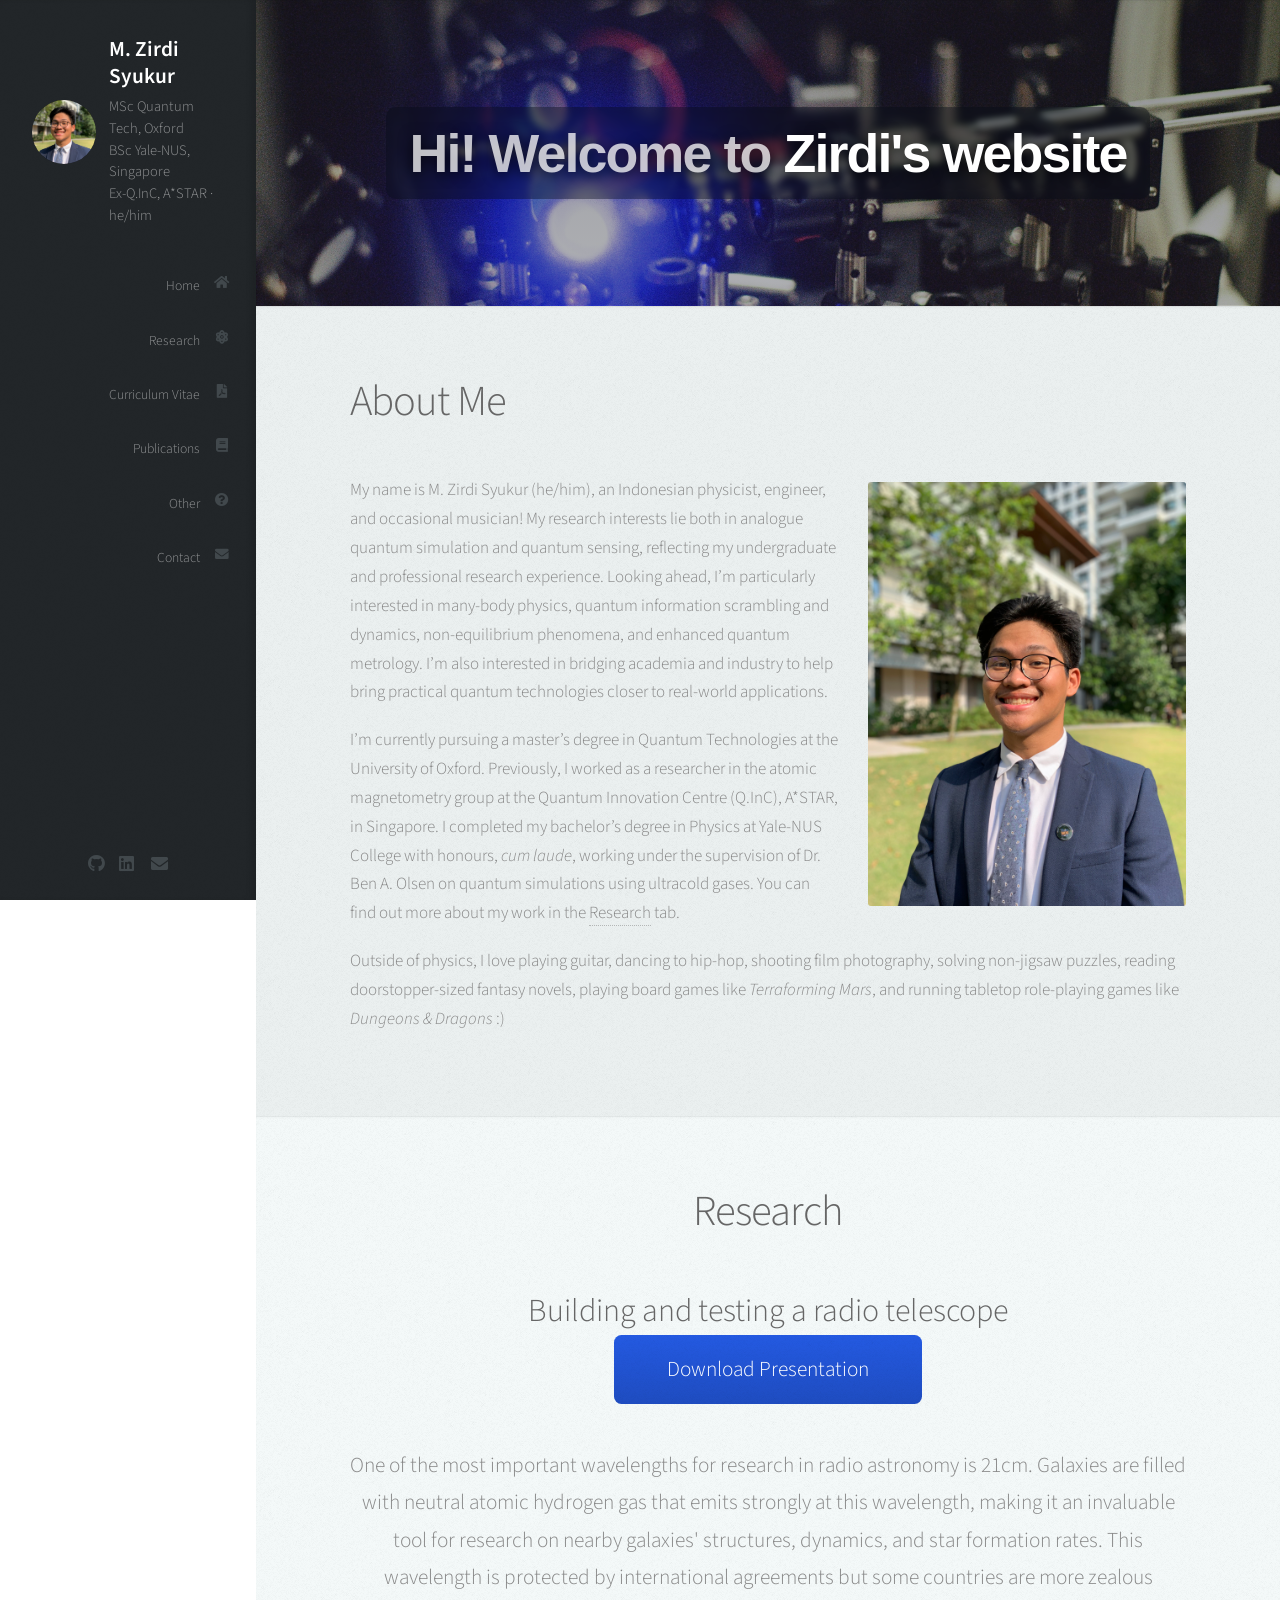
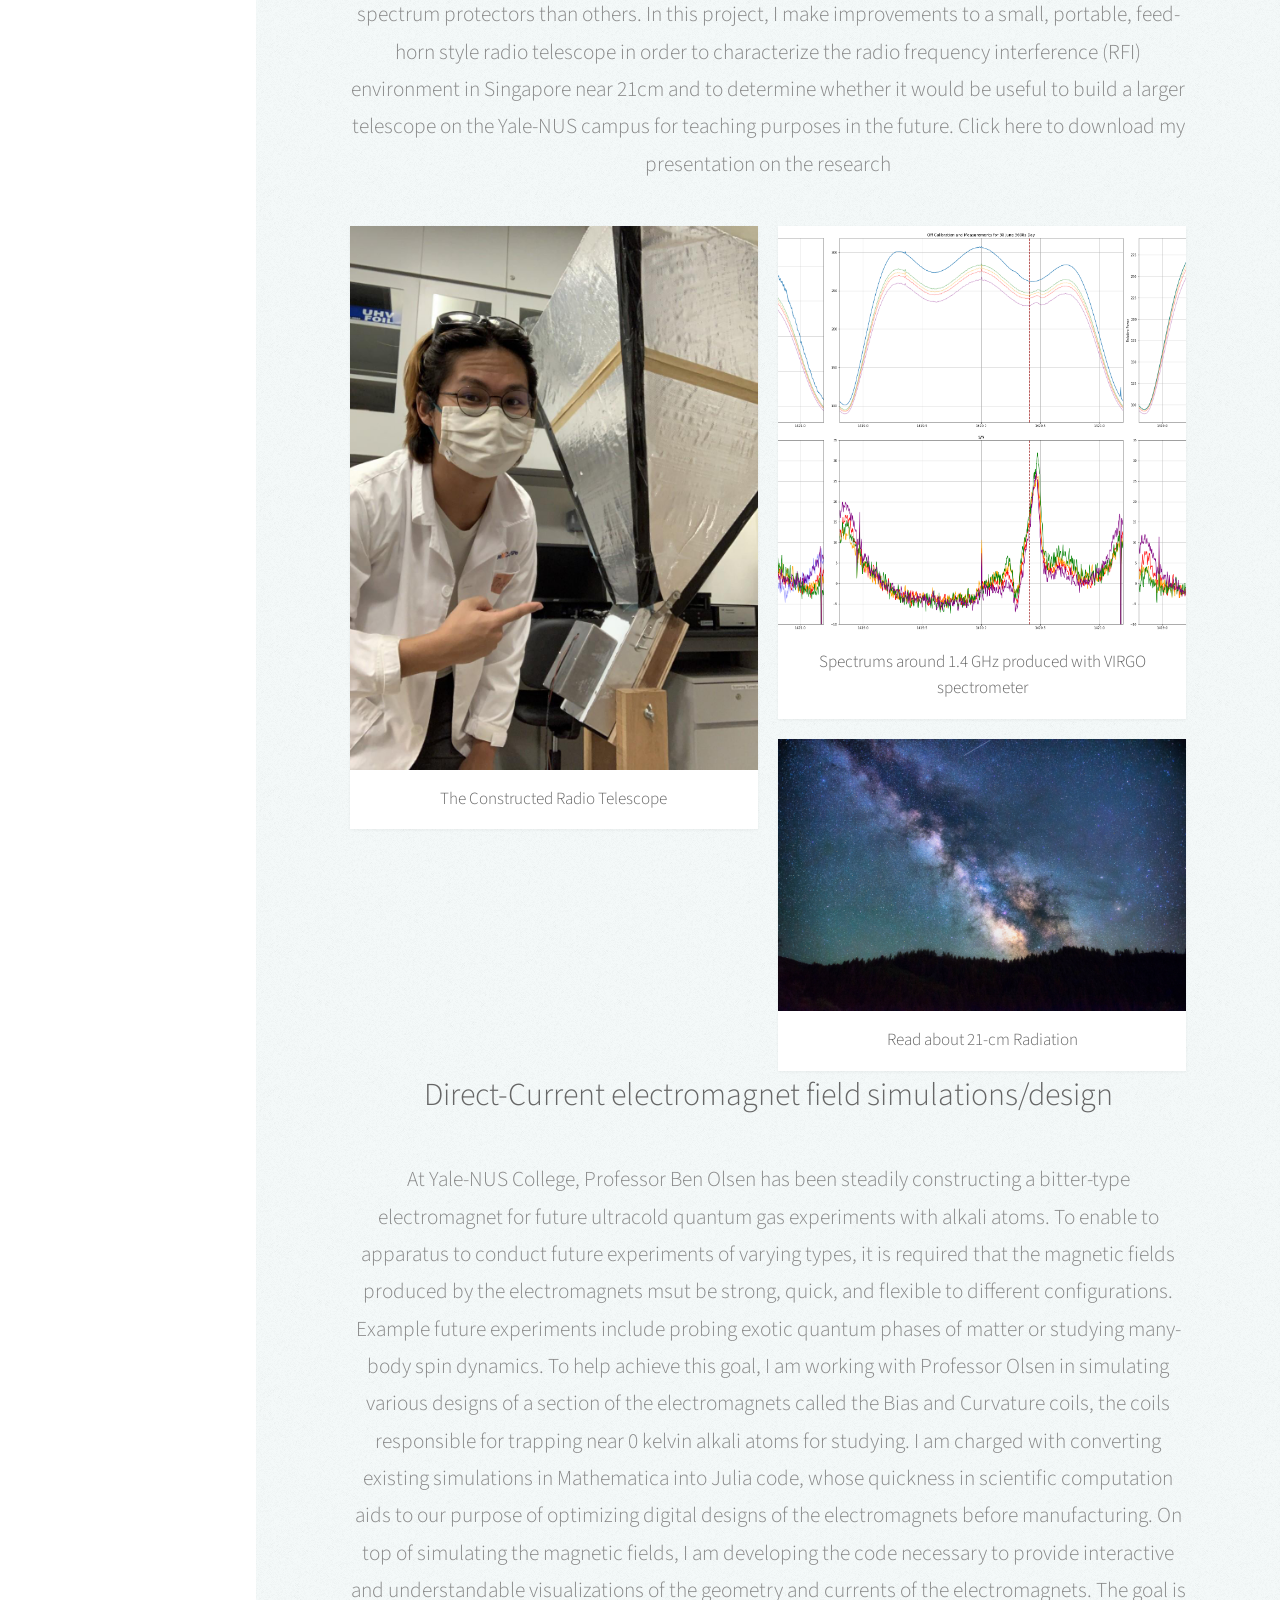
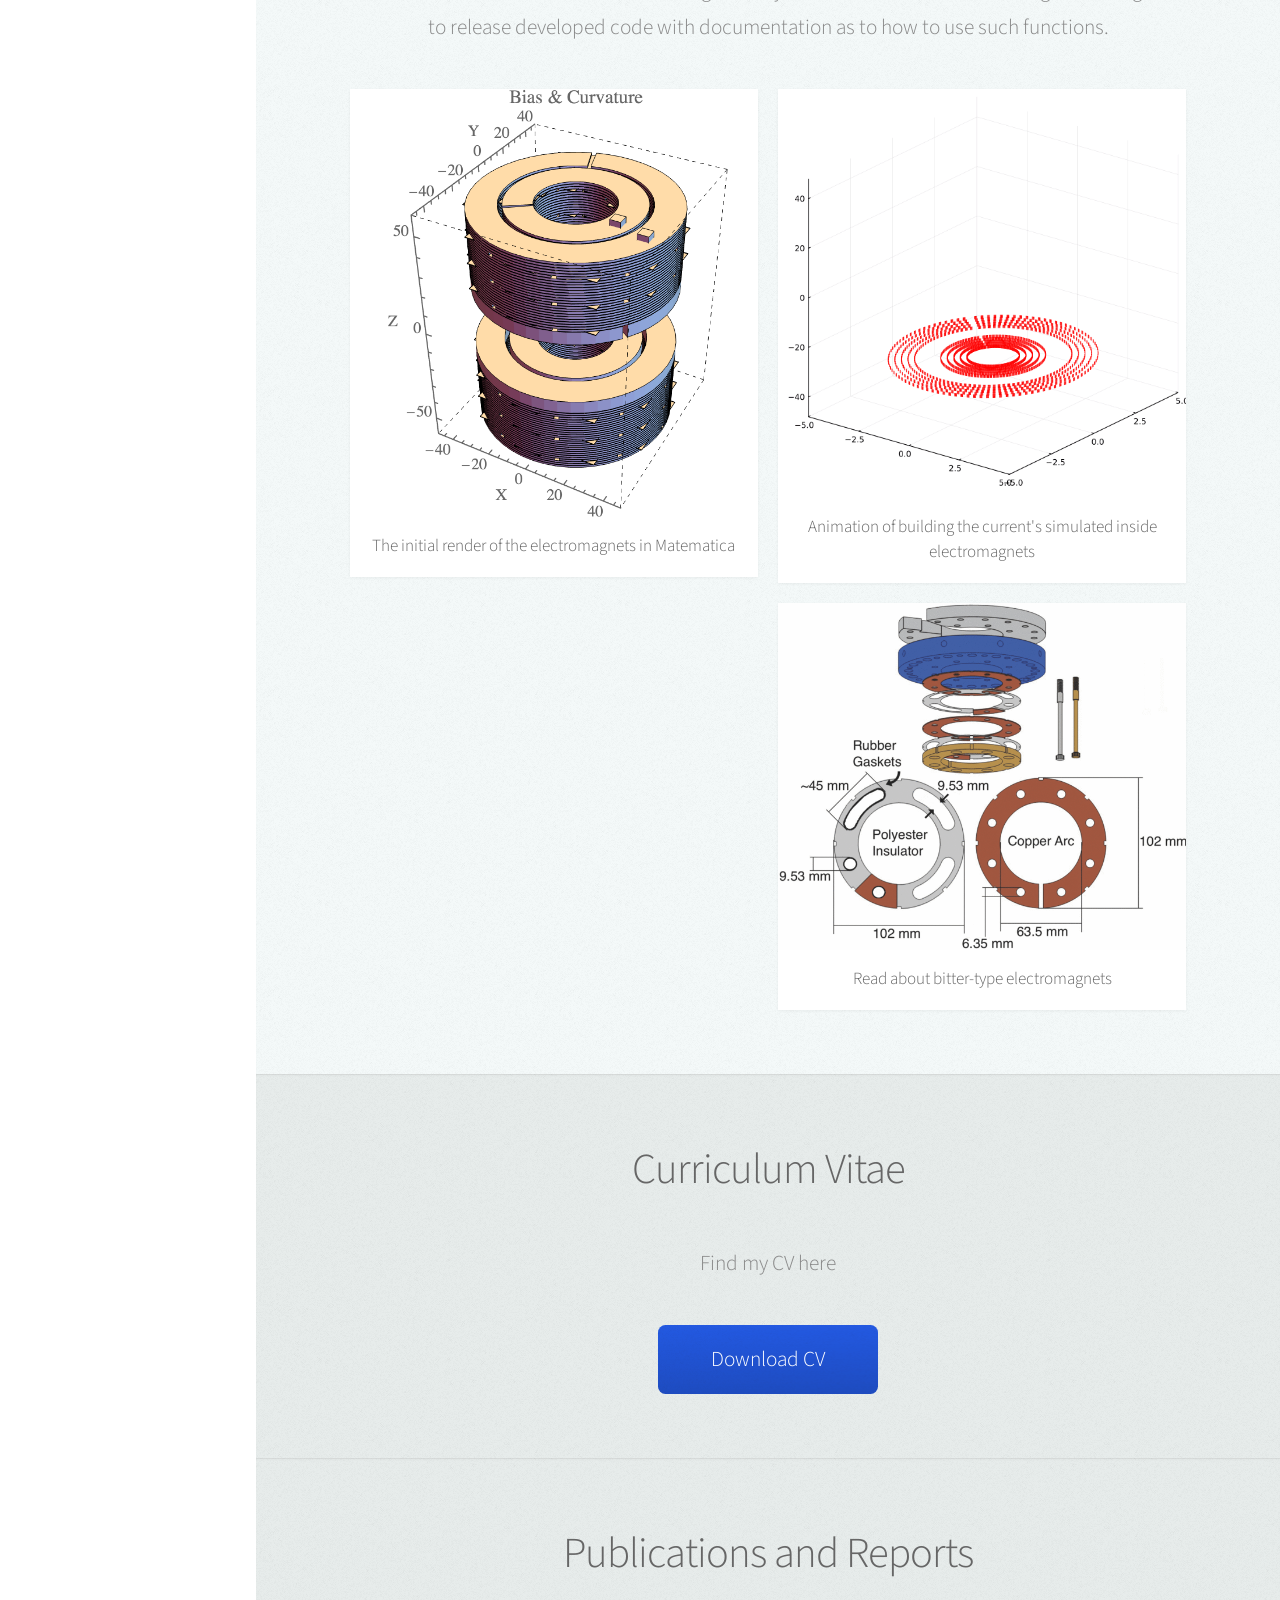
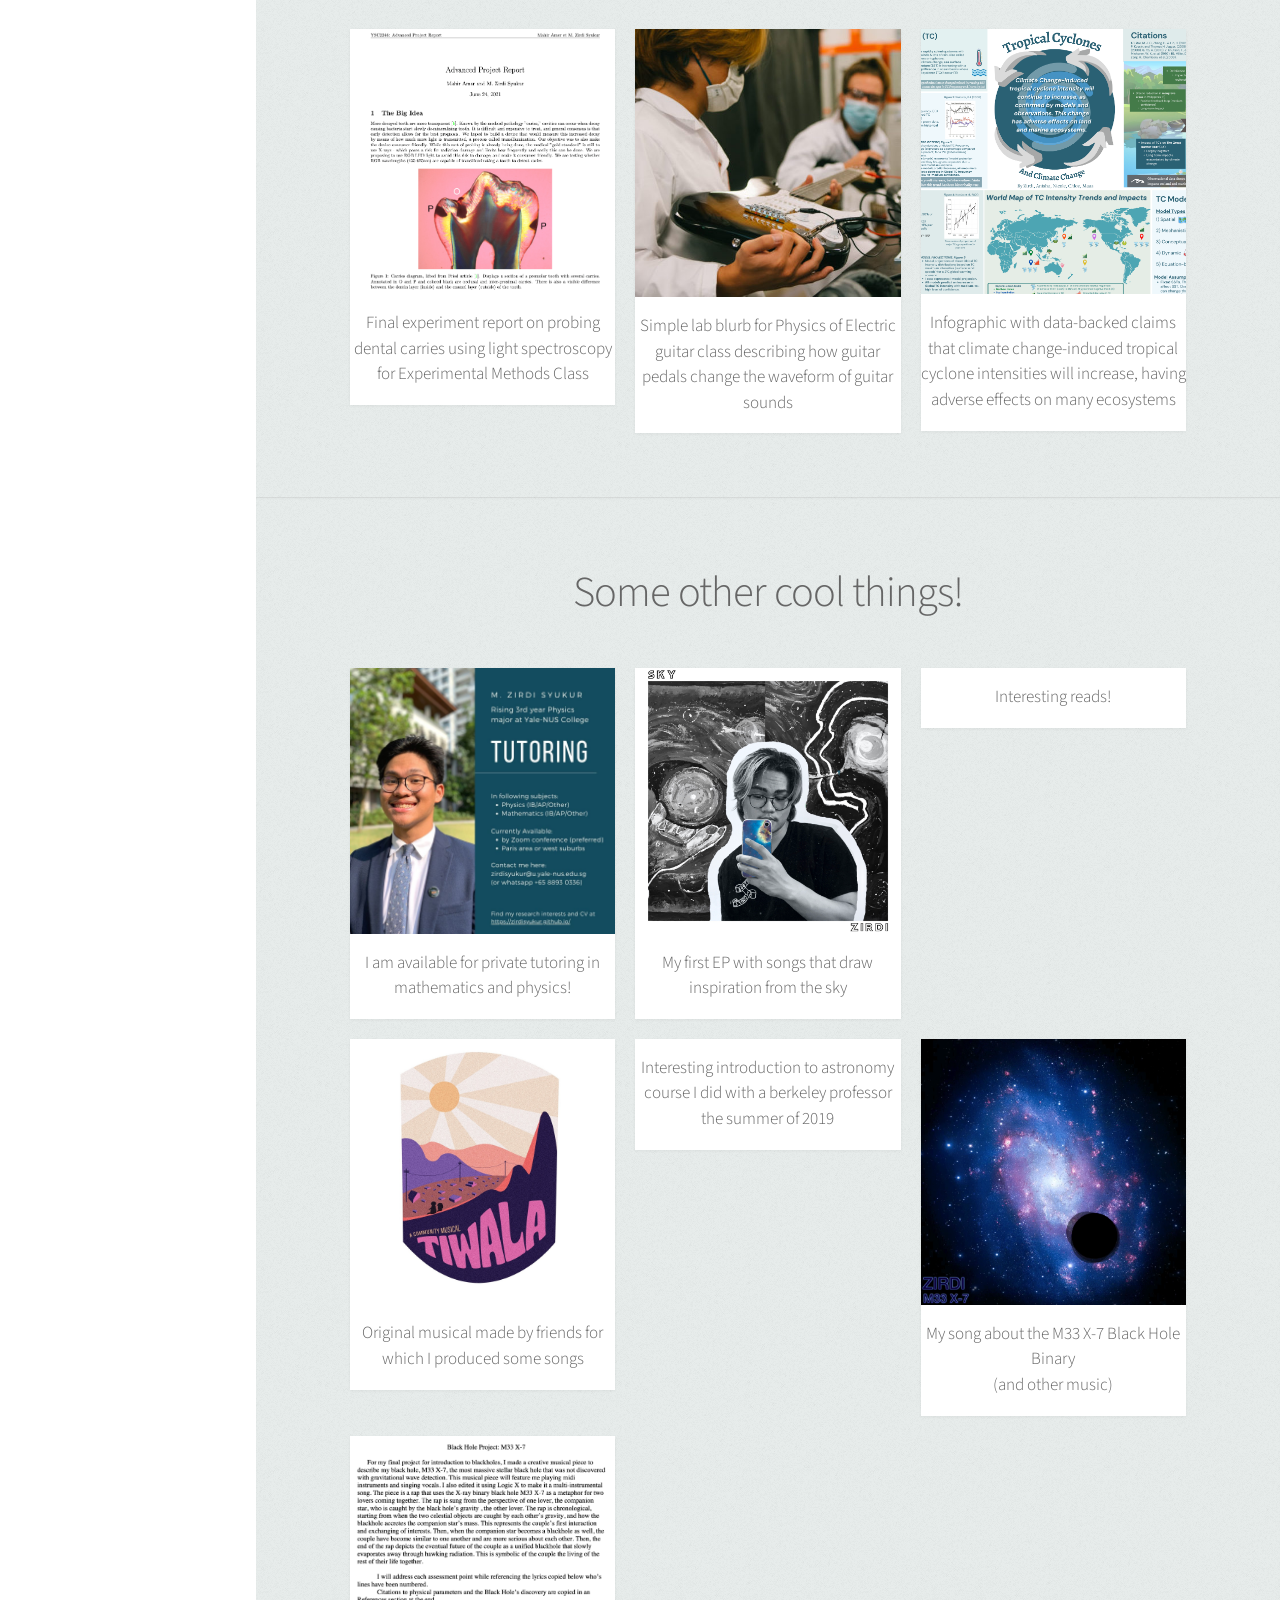
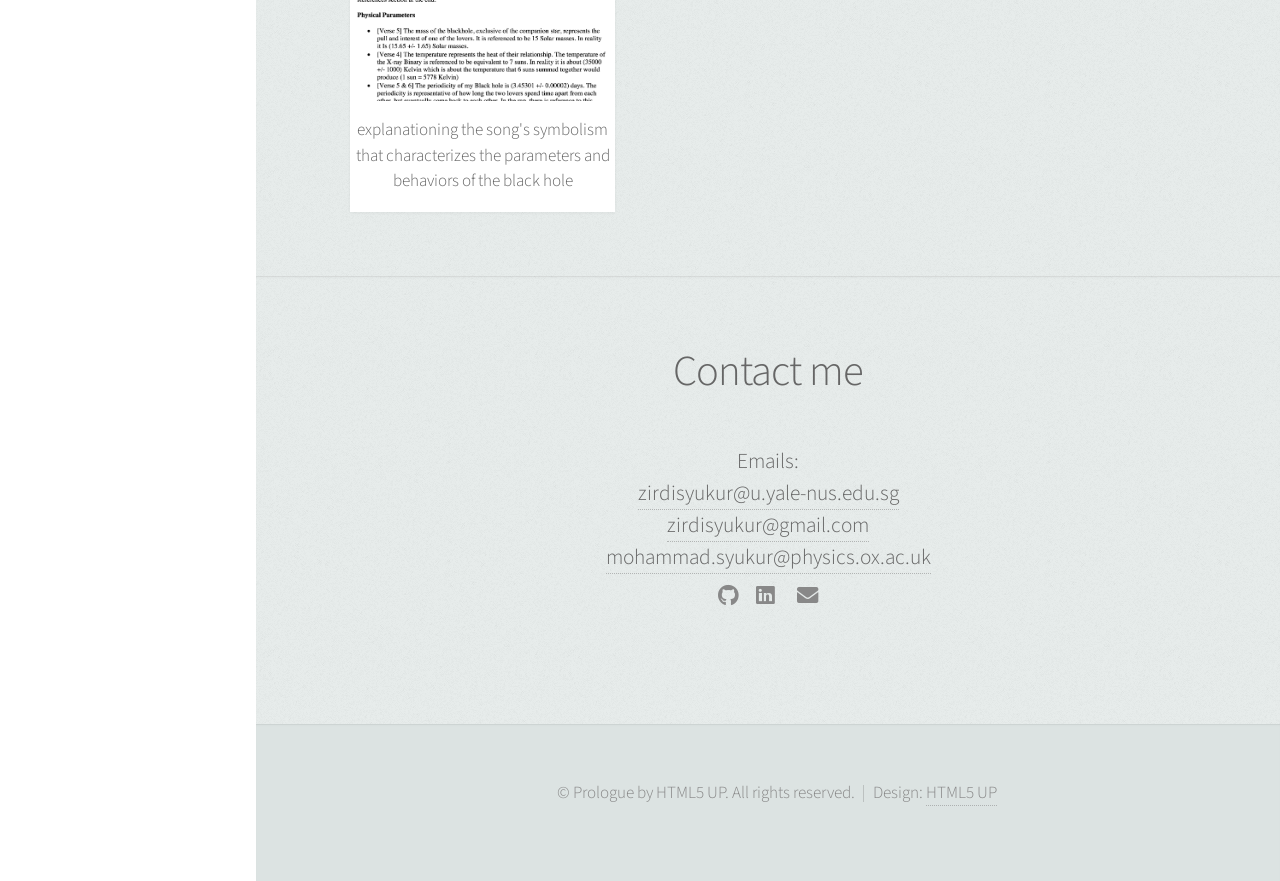
==== index.html @ e1530dc6 "Update contact email addresses" ====
<!DOCTYPE HTML>
<!--
	Zirdi Syukur
	html5up.net | @ajlkn
	Free for personal and commercial use under the CCA 3.0 license (html5up.net/license)
-->
<html>
	<head>
		<title>Zirdi Syukur</title>
		<meta charset="utf-8" />
		<meta name="viewport" content="width=device-width, initial-scale=1, user-scalable=no" />
		<link rel="stylesheet" href="assets/css/main.css" />
	</head>
	<body class="is-preload">

		<!-- Header -->
			<div id="header">

				<div class="top">

					<!-- Logo -->
						<div id="logo">
							<div class="profile-summary">
								<span class="image avatar48"><img src="images/avatar_square.jpeg" alt="Portrait of Zirdi Syukur" /></span>
								<div class="profile-copy">
									<h1 id="title">M. Zirdi Syukur</h1>
									<p>MSc Quantum Tech, Oxford<br />BSc Yale-NUS, Singapore<br />Ex-Q.InC, A*STAR · he/him</p>
								</div>
							</div>
						</div>

					<!-- Nav -->
						<nav id="nav">
							<ul>
								<li><a href="#home" id="top-link"><span class="icon solid fa-home">Home</span></a></li>
								<li><a href="#portfolio" id="portfolio-link"><span class="icon solid fa-atom">Research</span></a></li>
								<li><a href="#CV" id="cv-link"><span class="icon solid fa-file-pdf">Curriculum Vitae</span></a></li>
								<li><a href="#publications" id="publication-link"><span class="icon solid fa-book">Publications</span></a></li>
								<li><a href="#other" id="other-link"><span class="icon solid fa-question-circle">Other</span></a></li>
								<li><a href="#contact" id="contact-link"><span class="icon solid fa-envelope">Contact</span></a></li>
							</ul>
						</nav>

				</div>

				<div class="bottom">

					<!-- Social Icons -->
						<ul class="icons">
							<!--<li><a target="_blank" href="https://twitter.com/ZirdiBirdy" class="icon brands fa-twitter"><span class="label">	 Twitter</span></a></li>-->
							<!--<li><a target="_blank" href="https://www.facebook.com/zirdi.syukur/" class="icon brands fa-facebook-f"><span class="	label">Facebook</span></a></li>-->
							<li><a target="_blank" href="https://github.com/zirdisyukur" class="icon brands fa-github"><span class="label">Github</span></a></	li>
							<li><a href="#" class="icon brands fa-linkedin"><span class="label">Dribbble</span></a></li>
							<li><a href="#" class="icon solid fa-envelope"><span class="label">Email</span></a></li>
						</ul>

				</div>

			</div>

		<!-- Main -->
			<div id="main">

				<!-- Intro -->
					<section id="home" class="one dark cover">
						<div class="container">

							<header>
								<h2 class="alt welcome-title">Hi! Welcome to <strong>Zirdi's website</strong></h2>
							</header>


						</div>
					</section>

				

				<!-- About Me -->
					<section id="about" class="three">
						<div class="container">
							<header>
								<h2>About Me</h2>
							</header>
							<div class="about-copy">
								<img class="about-photo" src="images/avatar.jpeg" alt="Portrait of M. Zirdi Syukur" />
								<p>My name is M. Zirdi Syukur (he/him), an Indonesian physicist, engineer, and occasional musician! My research interests lie both in analogue quantum simulation and quantum sensing, reflecting my undergraduate and professional research experience. Looking ahead, I’m particularly interested in many-body physics, quantum information scrambling and dynamics, non-equilibrium phenomena, and enhanced quantum metrology. I’m also interested in bridging academia and industry to help bring practical quantum technologies closer to real-world applications.</p>
								<p>I’m currently pursuing a master’s degree in Quantum Technologies at the University of Oxford. Previously, I worked as a researcher in the atomic magnetometry group at the Quantum Innovation Centre (Q.InC), A*STAR, in Singapore. I completed my bachelor’s degree in Physics at Yale-NUS College with honours, <em>cum laude</em>, working under the supervision of Dr. Ben A. Olsen on quantum simulations using ultracold gases. You can find out more about my work in the <a href="#portfolio">Research</a> tab.</p>
								<p>Outside of physics, I love playing guitar, dancing to hip-hop, shooting film photography, solving non-jigsaw puzzles, reading doorstopper-sized fantasy novels, playing board games like <em>Terraforming Mars</em>, and running tabletop role-playing games like <em>Dungeons &amp; Dragons</em> :)</p>
							</div>
						</div>
					</section>

				<!-- Research -->
					<section id="portfolio" class="two">
						<div class="container">

							<header>
								<h2>Research</h2>
							</header>


							<header>
								<h3>Building and testing a radio telescope</h3> <a target="_blank" href="telescopePresentation.pptx" download class="button scrolly">Download Presentation</a>
							</header>

							<p>One of the most important wavelengths for research in radio astronomy is 21cm. Galaxies are filled with neutral atomic hydrogen gas that emits strongly at this wavelength, 
								making it an invaluable tool for research on nearby galaxies' structures, dynamics, and star formation rates. This wavelength is protected by international agreements 
								but some countries are more zealous spectrum protectors than others. In this project, I make improvements to a small, portable, feed-horn style radio telescope  
								in order to characterize the radio frequency interference (RFI) environment in Singapore near 21cm and to determine whether it would be useful to build a larger 
								telescope on the Yale-NUS campus for teaching purposes in the future. Click here to download my presentation on the research</p>
									
							<div class = "row">
								<div class = "col-6">
									<article class = "item">
										<a target="_blank" href="https://www.linkedin.com/posts/yale-nus-college_over-the-semester-break-mohammad-zirdi-syukur-activity-6712178714014310400-nzZl" class="image fit"><img src="images/telescopeselfie.jpeg" alt="" /></a>
										<header>
											<h3>The Constructed Radio Telescope</h3>
										</header>
									</article>
								</div>
								<div class = "col-6">
									<article class = "item">
										<a target="_blank" href="https://github.com/0xCoto/VIRGO" class="image fit"><img src="images/graph.png" alt="" /></a>
										<header>
											<h3>Spectrums around 1.4 GHz produced with VIRGO spectrometer</h3>
										</header>
									</article>
									<article class = "item">
										<a target="_blank" href="https://www.haystack.mit.edu/edu/pcr/Data/pdf/Hydrogen%2021-cm%20Emission%20line-final.pdf" class="image fit"><img src="images/milky_way.jpg" alt="" /></a>
										<header>
											<h3>Read about 21-cm Radiation</h3>
										</header>
									</article>
								</div>
							</div>

							<header>
								<h3>Direct-Current electromagnet field simulations/design</h3>
							</header>

							<p>At Yale-NUS College, Professor Ben Olsen has been steadily constructing a bitter-type electromagnet for future ultracold quantum gas experiments with alkali atoms. To enable to apparatus
								to conduct future experiments of varying types, it is required that the magnetic fields produced by the electromagnets msut be strong, quick, and flexible to different configurations. Example future experiments include probing
								exotic quantum phases of matter or studying many-body spin dynamics. To help achieve this goal,
								I am working with Professor Olsen in simulating various designs of a section of the electromagnets called the Bias and Curvature coils, the coils responsible for trapping near 0 kelvin alkali atoms for studying.
								I am charged with converting existing simulations in Mathematica into Julia code, whose quickness in scientific computation aids to our purpose of optimizing digital designs of the electromagnets before manufacturing.
								On top of simulating the magnetic fields, I am developing the code necessary to provide interactive and understandable visualizations of the geometry and currents of the electromagnets. The goal is to release developed
								code with documentation as to how to use such functions.
							</p>

							<div class = "row">
								<div class = "col-6">
									<article class = "item">
										<a target="_blank" href="https://olsenlab.science/index.html" class="image fit"><img src="images/BCMathematica.png" alt="" /></a>
										<header>
											<h3>The initial render of the electromagnets in Matematica</h3>
										</header>
									</article>
								</div>
								<div class = "col-6">
									<article class = "item">
										<a target="_blank" href="https://github.com/0xCoto/VIRGO" class="image fit"><img src="images/BCJulia.gif" alt="" /></a>
										<header>
											<h3>Animation of building the current's simulated inside electromagnets</h3>
										</header>
									</article>
									<article class = "item">
										<a target="_blank" href="https://www.researchgate.net/publication/258250430_Efficient_continuous-duty_Bitter-type_electromagnets_for_cold_atom_experiments" class="image fit"><img src="images/bitterType.gif" alt="" /></a>
										<header>
											<h3>Read about bitter-type electromagnets</h3>
										</header>
									</article>
								</div>
							</div>
						
							<!--
							<div class="row">
								<div class="col-4 col-12-mobile">
									<article class="item">
										<a href="#" class="image fit"><img src="images/pic02.jpg" alt="" /></a>
										<header>
											<h3>Ipsum Feugiat</h3>
										</header>
									</article>
									<article class="item">
										<a href="#" class="image fit"><img src="images/pic03.jpg" alt="" /></a>
										<header>
											<h3>Rhoncus Semper</h3>
										</header>
									</article>
								</div>
								<div class="col-4 col-12-mobile">
									<article class="item">
										<a href="#" class="image fit"><img src="images/pic04.jpg" alt="" /></a>
										<header>
											<h3>Magna Nullam</h3>
										</header>
									</article>
									<article class="item">
										<a href="#" class="image fit"><img src="images/pic05.jpg" alt="" /></a>
										<header>
											<h3>Natoque Vitae</h3>
										</header>
									</article>
								</div>
								<div class="col-4 col-12-mobile">
									<article class="item">
										<a href="#" class="image fit"><img src="images/pic06.jpg" alt="" /></a>
										<header>
											<h3>Dolor Penatibus</h3>
										</header>
									</article>
									<article class="item">
										<a href="#" class="image fit"><img src="images/pic07.jpg" alt="" /></a>
										<header>
											<h3>Orci Convallis</h3>
										</header>
									</article>
								</div>
							</div>
							-->
						</div>
					</section>	

				<!-- CV -->
					<section id="CV" class="four">
						<div class="container">

							<header>
								<h2>Curriculum Vitae</h2>
							</header>

							<p>Find my CV here</p>
							<footer>
								<a target="_blank" href="cv.pdf" download class="button scrolly">Download CV</a>
							</footer>

						</div>
					</section>

				<!-- Publications -->
					<section id="publications" class="four">
						<div class="container">

							<header>
								<h2>Publications and Reports</h2>
							</header>

							<div class = "row">
								<div class = "col-4">
									<article class = "item">
										<a target="_blank" href="teethProbeProject.pdf" class="image fit"><img src="images/teethProbeProject.png" alt="" /></a>
										<header>
											<h3>Final experiment report on probing dental carries using light spectroscopy for Experimental Methods Class</h3>
										</header>
									</article>
								</div>
								<div class = "col-4">
									<article class = "item">
										<a target="_blank" href="Lab 4 Effects.docx" download class="image fit"><img src="images/guitar.jpeg" alt="" /></a>
										<header>
											<h3>Simple lab blurb for Physics of Electric guitar class describing how guitar pedals change the waveform of guitar sounds</h3>
										</header>
									</article>
								</div>
								<div class = "col-4">
									<article class = "item">
										<a target="_blank" href="SI2 Team Poster.png" download class="image fit"><img src="images/SI2 Team Poster copy.png" alt="" /></a>
										<header>
											<h3>Infographic with data-backed claims that climate change-induced tropical cyclone intensities will increase, having adverse effects on many ecosystems</h3>
										</header>
									</article>
								</div>
							</div>

						</div>
					</section>
				<!-- other -->
					<section id="other" class="four">
						<div class="container">

							<header>
								<h2>Some other cool things!</h2>
							</header>

							<div class = "row">
								<div class = "col-4">
									<article class = "item">
										<a target="_blank" download class="image fit"><img src="images/tutor.jpeg" alt="" /></a>
										<header>
											<h3>I am available for private tutoring in mathematics and physics!</h3>
										</header>
									</article>
								</div>
								<div class = "col-4">
									<article class = "item">
										<a target="_blank" href="https://open.spotify.com/artist/55gI9Vfk3VYOqEmhaMI4pN?si=RBOCtjwYSPK2E2aNdOGmAw&dl_branch=1" download class="image fit"><img src="images/EP.JPG" alt="" /></a>
										<header>
											<h3>My first EP with songs that draw inspiration from the sky</h3>
										</header>
									</article>
								</div>
								<div class = "col-4">
									<article class = "item">
										<a target="_blank" href="" download class="image fit"><img src="images/goodReads.png" alt="" /></a>
										<header>
											<h3>Interesting reads!</h3>
										</header>
									</article>
								</div>
								<div class = "col-4">
									<article class = "item">
										<a target="_blank" href="https://www.facebook.com/tiwala.productions" download class="image fit"><img src="images/tiwala.jpeg" alt="" /></a>
										<header>
											<h3>Original musical made by friends for which I produced some songs</h3>
										</header>
									</article>
								</div>
								<div class = "col-4">
									<article class = "item">
										<a target="_blank" href="https://github.com/howardisaacson/Introduction-to-Astronomy-Research-2018" download class="image fit"><img src="images/telescope.png" alt="" /></a>
										<header>
											<h3>Interesting introduction to astronomy course I did with a berkeley professor the summer of 2019</h3>
										</header>
									</article>
								</div>
								<div class = "col-4">
									<article class = "item">
										<a target="_blank" href="https://youtu.be/AeVQ3rC1Xdw" class="image fit"><img src="images/m33song.png" alt="" /></a>
										<header>
											<h3>My song about the M33 X-7 Black Hole Binary <br />(and other music)</h3>
										</header>
									</article>
								</div>
								<div class = "col-4">
									<article class = "item">
										<a target="_blank" href="m33x7BH.pdf" download class="image fit"><img src="images/m33expl.png" alt="" /></a>
										<header>
											<h3>explanationing the song's symbolism that characterizes the parameters and behaviors of the black hole</h3>
										</header>
									</article>
								</div>
							</div>
						</div>
					</section>

				<!-- Contact -->
					<section id="contact" class="four">
						<div class="container">

							<header>
								<h2>Contact me</h2>
							</header>

							<div class="bottom">

							<h5><strong>Emails:</strong><br>
								<a href="mailto:zirdisyukur@u.yale-nus.edu.sg">zirdisyukur@u.yale-nus.edu.sg</a><br>
								<a href="mailto:zirdisyukur@gmail.com">zirdisyukur@gmail.com</a><br>
								<a href="mailto:mohammad.syukur@physics.ox.ac.uk">mohammad.syukur@physics.ox.ac.uk</a>
							</h5>
							

							<!--<h5><strong>Phone:</strong> +65 8893 0336</h5>-->

					<!-- Social Icons -->
						<ul class="icons">
							<!--<li><a target="_blank" href="https://twitter.com/ZirdiBirdy" class="icon brands fa-twitter"><span class="label">	 Twitter</span></a></li>-->
							<!--<li><a target="_blank" href="https://www.facebook.com/zirdi.syukur/" class="icon brands fa-facebook-f"><span class="	label">Facebook</span></a></li>-->
							<li><a target="_blank" href="https://github.com/zirdisyukur" class="icon brands fa-github"><span class="label">Github</span></a></	li>
							<li><a target="_blank" href="https://www.linkedin.com/in/m-zirdi-syukur-28a2ab1a2/" class="icon brands fa-linkedin"><span class="label">Linkedin</span></a></li>
							<li><a href="mailto: zirdisyukur@u.yale-nus.edu.sg" class="icon solid fa-envelope"><span class="label">Email</span></a></li>
						</ul>

				</div>
 							<!--
							<form method="post" action="#">
								<div class="row">
									<div class="col-6 col-12-mobile"><input type="text" name="name" placeholder="Name" /></div>
									<div class="col-6 col-12-mobile"><input type="text" name="email" placeholder="Email" /></div>
									<div class="col-12">
										<textarea name="message" placeholder="Message"></textarea>
									</div>
									<div class="col-12">
										<input type="submit" value="Send Message" />
									</div>
								</div>
							</form>
							-->
						</div>
					</section>


			</div>

		<!-- Footer -->
			<div id="footer">

				<!-- Copyright -->
					<ul class="copyright">
						<li>&copy; Prologue by HTML5 UP. All rights reserved.</li><li>Design: <a href="http://html5up.net">HTML5 UP</a></li>
					</ul>

			</div>

		<!-- Scripts -->
			<script src="assets/js/jquery.min.js"></script>
			<script src="assets/js/jquery.scrolly.min.js"></script>
			<script src="assets/js/jquery.scrollex.min.js"></script>
			<script src="assets/js/browser.min.js"></script>
			<script src="assets/js/breakpoints.min.js"></script>
			<script src="assets/js/util.js"></script>
			<script src="assets/js/main.js"></script>

	</body>
</html>
---- assets/css/main.css ----
@import url("fontawesome-all.min.css");
@import url("https://fonts.googleapis.com/css?family=Source+Sans+Pro:300,300italic,400,600");

/*
	Prologue by HTML5 UP
	html5up.net | @ajlkn
	Free for personal and commercial use under the CCA 3.0 license (html5up.net/license)
*/

html, body, div, span, applet, object,
iframe, h1, h2, h3, h4, h5, h6, p, blockquote,
pre, a, abbr, acronym, address, big, cite,
code, del, dfn, em, img, ins, kbd, q, s, samp,
small, strike, strong, sub, sup, tt, var, b,
u, i, center, dl, dt, dd, ol, ul, li, fieldset,
form, label, legend, table, caption, tbody,
tfoot, thead, tr, th, td, article, aside,
canvas, details, embed, figure, figcaption,
footer, header, hgroup, menu, nav, output, ruby,
section, summary, time, mark, audio, video {
	margin: 0;
	padding: 0;
	border: 0;
	font-size: 100%;
	font: inherit;
	vertical-align: baseline;}

article, aside, details, figcaption, figure,
footer, header, hgroup, menu, nav, section {
	display: block;}

body {
	line-height: 1;
}

ol, ul {
	list-style: none;
}

blockquote, q {
	quotes: none;
}

	blockquote:before, blockquote:after, q:before, q:after {
		content: '';
		content: none;
	}

table {
	border-collapse: collapse;
	border-spacing: 0;
}

body {
	-webkit-text-size-adjust: none;
}

mark {
	background-color: transparent;
	color: inherit;
}

input::-moz-focus-inner {
	border: 0;
	padding: 0;
}

input, select, textarea {
	-moz-appearance: none;
	-webkit-appearance: none;
	-ms-appearance: none;
	appearance: none;
}

/* Basic */

	html {
		box-sizing: border-box;
	}

	*, *:before, *:after {
		box-sizing: inherit;
	}

	body {
		background: #fff;
		font-family: 'Source Sans Pro', sans-serif;
		font-size: 19pt;
		font-weight: 300;
		line-height: 1.75em;
		color: #888;
	}

		body.is-preload *, body.is-preload *:before, body.is-preload *:after {
			-moz-animation: none !important;
			-webkit-animation: none !important;
			-ms-animation: none !important;
			animation: none !important;
			-moz-transition: none !important;
			-webkit-transition: none !important;
			-ms-transition: none !important;
			transition: none !important;
		}

	input, textarea, select {
		font-family: 'Source Sans Pro', sans-serif;
		font-size: 19pt;
		font-weight: 300;
		line-height: 1.75em;
		color: #888;
	}

	h1, h2, h3, h4, h5, h6 {
		font-weight: 300;
		color: #666;
		line-height: 1.5em;
	}

	h1 a, h2 a, h3 a, h4 a, h5 a, h6 a {
		color: inherit;
		text-decoration: none;
	}

		h1 a strong, h2 a strong, h3 a strong, h4 a strong, h5 a strong, h6 a strong {
			color: #333;
		}

	h2 {
		font-size: 2em;
		letter-spacing: -1px;
	}

		h2.alt {
			color: #888;
		}

			h2.alt strong {
				color: #666;
			}

	h3 {
		font-size: 1.5em;
	}

	header {
		margin: 0 0 2em 0;
	}

		header > p {
			margin: 1em 0 0 0;
		}

	footer {
		margin: 2em 0 0 0;
	}

	strong, b {
		font-weight: 300;
		color: #666;
	}

	em, i {
		font-style: italic;
	}

	a {
		text-decoration: none;
		color: inherit;
		border-bottom: dotted 1px rgba(128, 128, 128, 0.5);
		-moz-transition: color 0.35s ease-in-out, border-bottom-color 0.35s ease-in-out;
		-webkit-transition: color 0.35s ease-in-out, border-bottom-color 0.35s ease-in-out;
		-ms-transition: color 0.35s ease-in-out, border-bottom-color 0.35s ease-in-out;
		transition: color 0.35s ease-in-out, border-bottom-color 0.35s ease-in-out;
		outline: 0;
	}

		a:hover {
			color: #245ae3;
			border-bottom-color: rgba(255, 255, 255, 0);
		}

	sub {
		position: relative;
		top: 0.5em;
		font-size: 0.8em;
	}

	sup {
		position: relative;
		top: -0.5em;
		font-size: 0.8em;
	}

	hr {
		border: 0;
		border-top: solid 1px #ddd;
	}

	blockquote {
		border-left: solid 0.5em #ddd;
		padding: 1em 0 1em 2em;
		font-style: italic;
	}

	p, ul, ol, dl, table {
		margin-bottom: 2em;
	}

	br.clear {
		clear: both;
	}

/* Container */

	.container {
		margin: 0 auto;
		max-width: 90%;
		width: 1400px;
	}

		@media screen and (min-width: 961px) and (max-width: 1880px) {

			.container {
				width: 1200px;
			}

		}

		@media screen and (min-width: 961px) and (max-width: 1620px) {

			.container {
				width: 960px;
			}

		}

		@media screen and (min-width: 961px) and (max-width: 1320px) {

			.container {
				width: 100%;
			}

		}

		@media screen and (max-width: 960px) {

			.container {
				width: 100%;
			}

		}

		@media screen and (max-width: 736px) {

			.container {
				width: 100%;
			}

		}

/* Row */

	.row {
		display: flex;
		flex-wrap: wrap;
		box-sizing: border-box;
		align-items: stretch;
	}

		.row > * {
			box-sizing: border-box;
		}

		.row.gtr-uniform > * > :last-child {
			margin-bottom: 0;
		}

		.row.aln-left {
			justify-content: flex-start;
		}

		.row.aln-center {
			justify-content: center;
		}

		.row.aln-right {
			justify-content: flex-end;
		}

		.row.aln-top {
			align-items: flex-start;
		}

		.row.aln-middle {
			align-items: center;
		}

		.row.aln-bottom {
			align-items: flex-end;
		}

		.row > .imp {
			order: -1;
		}

		.row > .col-1 {
			width: 8.33333%;
		}

		.row > .off-1 {
			margin-left: 8.33333%;
		}

		.row > .col-2 {
			width: 16.66667%;
		}

		.row > .off-2 {
			margin-left: 16.66667%;
		}

		.row > .col-3 {
			width: 25%;
		}

		.row > .off-3 {
			margin-left: 25%;
		}

		.row > .col-4 {
			width: 33.33333%;
		}

		.row > .off-4 {
			margin-left: 33.33333%;
		}

		.row > .col-5 {
			width: 41.66667%;
		}

		.row > .off-5 {
			margin-left: 41.66667%;
		}

		.row > .col-6 {
			width: 50%;
		}

		.row > .off-6 {
			margin-left: 50%;
		}

		.row > .col-7 {
			width: 58.33333%;
		}

		.row > .off-7 {
			margin-left: 58.33333%;
		}

		.row > .col-8 {
			width: 66.66667%;
		}

		.row > .off-8 {
			margin-left: 66.66667%;
		}

		.row > .col-9 {
			width: 75%;
		}

		.row > .off-9 {
			margin-left: 75%;
		}

		.row > .col-10 {
			width: 83.33333%;
		}

		.row > .off-10 {
			margin-left: 83.33333%;
		}

		.row > .col-11 {
			width: 91.66667%;
		}

		.row > .off-11 {
			margin-left: 91.66667%;
		}

		.row > .col-12 {
			width: 100%;
		}

		.row > .off-12 {
			margin-left: 100%;
		}

		.row.gtr-0 {
			margin-top: 0px;
			margin-left: 0px;
		}

			.row.gtr-0 > * {
				padding: 0px 0 0 0px;
			}

			.row.gtr-0.gtr-uniform {
				margin-top: 0px;
			}

				.row.gtr-0.gtr-uniform > * {
					padding-top: 0px;
				}

		.row.gtr-25 {
			margin-top: -10px;
			margin-left: -10px;
		}

			.row.gtr-25 > * {
				padding: 10px 0 0 10px;
			}

			.row.gtr-25.gtr-uniform {
				margin-top: -10px;
			}

				.row.gtr-25.gtr-uniform > * {
					padding-top: 10px;
				}

		.row.gtr-50 {
			margin-top: -20px;
			margin-left: -20px;
		}

			.row.gtr-50 > * {
				padding: 20px 0 0 20px;
			}

			.row.gtr-50.gtr-uniform {
				margin-top: -20px;
			}

				.row.gtr-50.gtr-uniform > * {
					padding-top: 20px;
				}

		.row {
			margin-top: -40px;
			margin-left: -40px;
		}

			.row > * {
				padding: 40px 0 0 40px;
			}

			.row.gtr-uniform {
				margin-top: -40px;
			}

				.row.gtr-uniform > * {
					padding-top: 40px;
				}

		.row.gtr-150 {
			margin-top: -60px;
			margin-left: -60px;
		}

			.row.gtr-150 > * {
				padding: 60px 0 0 60px;
			}

			.row.gtr-150.gtr-uniform {
				margin-top: -60px;
			}

				.row.gtr-150.gtr-uniform > * {
					padding-top: 60px;
				}

		.row.gtr-200 {
			margin-top: -80px;
			margin-left: -80px;
		}

			.row.gtr-200 > * {
				padding: 80px 0 0 80px;
			}

			.row.gtr-200.gtr-uniform {
				margin-top: -80px;
			}

				.row.gtr-200.gtr-uniform > * {
					padding-top: 80px;
				}

		@media screen and (min-width: 961px) and (max-width: 1880px) {

			.row {
				display: flex;
				flex-wrap: wrap;
				box-sizing: border-box;
				align-items: stretch;
			}

				.row > * {
					box-sizing: border-box;
				}

				.row.gtr-uniform > * > :last-child {
					margin-bottom: 0;
				}

				.row.aln-left {
					justify-content: flex-start;
				}

				.row.aln-center {
					justify-content: center;
				}

				.row.aln-right {
					justify-content: flex-end;
				}

				.row.aln-top {
					align-items: flex-start;
				}

				.row.aln-middle {
					align-items: center;
				}

				.row.aln-bottom {
					align-items: flex-end;
				}

				.row > .imp-wide {
					order: -1;
				}

				.row > .col-1-wide {
					width: 8.33333%;
				}

				.row > .off-1-wide {
					margin-left: 8.33333%;
				}

				.row > .col-2-wide {
					width: 16.66667%;
				}

				.row > .off-2-wide {
					margin-left: 16.66667%;
				}

				.row > .col-3-wide {
					width: 25%;
				}

				.row > .off-3-wide {
					margin-left: 25%;
				}

				.row > .col-4-wide {
					width: 33.33333%;
				}

				.row > .off-4-wide {
					margin-left: 33.33333%;
				}

				.row > .col-5-wide {
					width: 41.66667%;
				}

				.row > .off-5-wide {
					margin-left: 41.66667%;
				}

				.row > .col-6-wide {
					width: 50%;
				}

				.row > .off-6-wide {
					margin-left: 50%;
				}

				.row > .col-7-wide {
					width: 58.33333%;
				}

				.row > .off-7-wide {
					margin-left: 58.33333%;
				}

				.row > .col-8-wide {
					width: 66.66667%;
				}

				.row > .off-8-wide {
					margin-left: 66.66667%;
				}

				.row > .col-9-wide {
					width: 75%;
				}

				.row > .off-9-wide {
					margin-left: 75%;
				}

				.row > .col-10-wide {
					width: 83.33333%;
				}

				.row > .off-10-wide {
					margin-left: 83.33333%;
				}

				.row > .col-11-wide {
					width: 91.66667%;
				}

				.row > .off-11-wide {
					margin-left: 91.66667%;
				}

				.row > .col-12-wide {
					width: 100%;
				}

				.row > .off-12-wide {
					margin-left: 100%;
				}

				.row.gtr-0 {
					margin-top: 0px;
					margin-left: 0px;
				}

					.row.gtr-0 > * {
						padding: 0px 0 0 0px;
					}

					.row.gtr-0.gtr-uniform {
						margin-top: 0px;
					}

						.row.gtr-0.gtr-uniform > * {
							padding-top: 0px;
						}

				.row.gtr-25 {
					margin-top: -10px;
					margin-left: -10px;
				}

					.row.gtr-25 > * {
						padding: 10px 0 0 10px;
					}

					.row.gtr-25.gtr-uniform {
						margin-top: -10px;
					}

						.row.gtr-25.gtr-uniform > * {
							padding-top: 10px;
						}

				.row.gtr-50 {
					margin-top: -20px;
					margin-left: -20px;
				}

					.row.gtr-50 > * {
						padding: 20px 0 0 20px;
					}

					.row.gtr-50.gtr-uniform {
						margin-top: -20px;
					}

						.row.gtr-50.gtr-uniform > * {
							padding-top: 20px;
						}

				.row {
					margin-top: -40px;
					margin-left: -40px;
				}

					.row > * {
						padding: 40px 0 0 40px;
					}

					.row.gtr-uniform {
						margin-top: -40px;
					}

						.row.gtr-uniform > * {
							padding-top: 40px;
						}

				.row.gtr-150 {
					margin-top: -60px;
					margin-left: -60px;
				}

					.row.gtr-150 > * {
						padding: 60px 0 0 60px;
					}

					.row.gtr-150.gtr-uniform {
						margin-top: -60px;
					}

						.row.gtr-150.gtr-uniform > * {
							padding-top: 60px;
						}

				.row.gtr-200 {
					margin-top: -80px;
					margin-left: -80px;
				}

					.row.gtr-200 > * {
						padding: 80px 0 0 80px;
					}

					.row.gtr-200.gtr-uniform {
						margin-top: -80px;
					}

						.row.gtr-200.gtr-uniform > * {
							padding-top: 80px;
						}

		}

		@media screen and (min-width: 961px) and (max-width: 1620px) {

			.row {
				display: flex;
				flex-wrap: wrap;
				box-sizing: border-box;
				align-items: stretch;
			}

				.row > * {
					box-sizing: border-box;
				}

				.row.gtr-uniform > * > :last-child {
					margin-bottom: 0;
				}

				.row.aln-left {
					justify-content: flex-start;
				}

				.row.aln-center {
					justify-content: center;
				}

				.row.aln-right {
					justify-content: flex-end;
				}

				.row.aln-top {
					align-items: flex-start;
				}

				.row.aln-middle {
					align-items: center;
				}

				.row.aln-bottom {
					align-items: flex-end;
				}

				.row > .imp-normal {
					order: -1;
				}

				.row > .col-1-normal {
					width: 8.33333%;
				}

				.row > .off-1-normal {
					margin-left: 8.33333%;
				}

				.row > .col-2-normal {
					width: 16.66667%;
				}

				.row > .off-2-normal {
					margin-left: 16.66667%;
				}

				.row > .col-3-normal {
					width: 25%;
				}

				.row > .off-3-normal {
					margin-left: 25%;
				}

				.row > .col-4-normal {
					width: 33.33333%;
				}

				.row > .off-4-normal {
					margin-left: 33.33333%;
				}

				.row > .col-5-normal {
					width: 41.66667%;
				}

				.row > .off-5-normal {
					margin-left: 41.66667%;
				}

				.row > .col-6-normal {
					width: 50%;
				}

				.row > .off-6-normal {
					margin-left: 50%;
				}

				.row > .col-7-normal {
					width: 58.33333%;
				}

				.row > .off-7-normal {
					margin-left: 58.33333%;
				}

				.row > .col-8-normal {
					width: 66.66667%;
				}

				.row > .off-8-normal {
					margin-left: 66.66667%;
				}

				.row > .col-9-normal {
					width: 75%;
				}

				.row > .off-9-normal {
					margin-left: 75%;
				}

				.row > .col-10-normal {
					width: 83.33333%;
				}

				.row > .off-10-normal {
					margin-left: 83.33333%;
				}

				.row > .col-11-normal {
					width: 91.66667%;
				}

				.row > .off-11-normal {
					margin-left: 91.66667%;
				}

				.row > .col-12-normal {
					width: 100%;
				}

				.row > .off-12-normal {
					margin-left: 100%;
				}

				.row.gtr-0 {
					margin-top: 0px;
					margin-left: 0px;
				}

					.row.gtr-0 > * {
						padding: 0px 0 0 0px;
					}

					.row.gtr-0.gtr-uniform {
						margin-top: 0px;
					}

						.row.gtr-0.gtr-uniform > * {
							padding-top: 0px;
						}

				.row.gtr-25 {
					margin-top: -10px;
					margin-left: -10px;
				}

					.row.gtr-25 > * {
						padding: 10px 0 0 10px;
					}

					.row.gtr-25.gtr-uniform {
						margin-top: -10px;
					}

						.row.gtr-25.gtr-uniform > * {
							padding-top: 10px;
						}

				.row.gtr-50 {
					margin-top: -20px;
					margin-left: -20px;
				}

					.row.gtr-50 > * {
						padding: 20px 0 0 20px;
					}

					.row.gtr-50.gtr-uniform {
						margin-top: -20px;
					}

						.row.gtr-50.gtr-uniform > * {
							padding-top: 20px;
						}

				.row {
					margin-top: -40px;
					margin-left: -40px;
				}

					.row > * {
						padding: 40px 0 0 40px;
					}

					.row.gtr-uniform {
						margin-top: -40px;
					}

						.row.gtr-uniform > * {
							padding-top: 40px;
						}

				.row.gtr-150 {
					margin-top: -60px;
					margin-left: -60px;
				}

					.row.gtr-150 > * {
						padding: 60px 0 0 60px;
					}

					.row.gtr-150.gtr-uniform {
						margin-top: -60px;
					}

						.row.gtr-150.gtr-uniform > * {
							padding-top: 60px;
						}

				.row.gtr-200 {
					margin-top: -80px;
					margin-left: -80px;
				}

					.row.gtr-200 > * {
						padding: 80px 0 0 80px;
					}

					.row.gtr-200.gtr-uniform {
						margin-top: -80px;
					}

						.row.gtr-200.gtr-uniform > * {
							padding-top: 80px;
						}

		}

		@media screen and (min-width: 961px) and (max-width: 1320px) {

			.row {
				display: flex;
				flex-wrap: wrap;
				box-sizing: border-box;
				align-items: stretch;
			}

				.row > * {
					box-sizing: border-box;
				}

				.row.gtr-uniform > * > :last-child {
					margin-bottom: 0;
				}

				.row.aln-left {
					justify-content: flex-start;
				}

				.row.aln-center {
					justify-content: center;
				}

				.row.aln-right {
					justify-content: flex-end;
				}

				.row.aln-top {
					align-items: flex-start;
				}

				.row.aln-middle {
					align-items: center;
				}

				.row.aln-bottom {
					align-items: flex-end;
				}

				.row > .imp-narrow {
					order: -1;
				}

				.row > .col-1-narrow {
					width: 8.33333%;
				}

				.row > .off-1-narrow {
					margin-left: 8.33333%;
				}

				.row > .col-2-narrow {
					width: 16.66667%;
				}

				.row > .off-2-narrow {
					margin-left: 16.66667%;
				}

				.row > .col-3-narrow {
					width: 25%;
				}

				.row > .off-3-narrow {
					margin-left: 25%;
				}

				.row > .col-4-narrow {
					width: 33.33333%;
				}

				.row > .off-4-narrow {
					margin-left: 33.33333%;
				}

				.row > .col-5-narrow {
					width: 41.66667%;
				}

				.row > .off-5-narrow {
					margin-left: 41.66667%;
				}

				.row > .col-6-narrow {
					width: 50%;
				}

				.row > .off-6-narrow {
					margin-left: 50%;
				}

				.row > .col-7-narrow {
					width: 58.33333%;
				}

				.row > .off-7-narrow {
					margin-left: 58.33333%;
				}

				.row > .col-8-narrow {
					width: 66.66667%;
				}

				.row > .off-8-narrow {
					margin-left: 66.66667%;
				}

				.row > .col-9-narrow {
					width: 75%;
				}

				.row > .off-9-narrow {
					margin-left: 75%;
				}

				.row > .col-10-narrow {
					width: 83.33333%;
				}

				.row > .off-10-narrow {
					margin-left: 83.33333%;
				}

				.row > .col-11-narrow {
					width: 91.66667%;
				}

				.row > .off-11-narrow {
					margin-left: 91.66667%;
				}

				.row > .col-12-narrow {
					width: 100%;
				}

				.row > .off-12-narrow {
					margin-left: 100%;
				}

				.row.gtr-0 {
					margin-top: 0px;
					margin-left: 0px;
				}

					.row.gtr-0 > * {
						padding: 0px 0 0 0px;
					}

					.row.gtr-0.gtr-uniform {
						margin-top: 0px;
					}

						.row.gtr-0.gtr-uniform > * {
							padding-top: 0px;
						}

				.row.gtr-25 {
					margin-top: -5px;
					margin-left: -5px;
				}

					.row.gtr-25 > * {
						padding: 5px 0 0 5px;
					}

					.row.gtr-25.gtr-uniform {
						margin-top: -5px;
					}

						.row.gtr-25.gtr-uniform > * {
							padding-top: 5px;
						}

				.row.gtr-50 {
					margin-top: -10px;
					margin-left: -10px;
				}

					.row.gtr-50 > * {
						padding: 10px 0 0 10px;
					}

					.row.gtr-50.gtr-uniform {
						margin-top: -10px;
					}

						.row.gtr-50.gtr-uniform > * {
							padding-top: 10px;
						}

				.row {
					margin-top: -20px;
					margin-left: -20px;
				}

					.row > * {
						padding: 20px 0 0 20px;
					}

					.row.gtr-uniform {
						margin-top: -20px;
					}

						.row.gtr-uniform > * {
							padding-top: 20px;
						}

				.row.gtr-150 {
					margin-top: -30px;
					margin-left: -30px;
				}

					.row.gtr-150 > * {
						padding: 30px 0 0 30px;
					}

					.row.gtr-150.gtr-uniform {
						margin-top: -30px;
					}

						.row.gtr-150.gtr-uniform > * {
							padding-top: 30px;
						}

				.row.gtr-200 {
					margin-top: -40px;
					margin-left: -40px;
				}

					.row.gtr-200 > * {
						padding: 40px 0 0 40px;
					}

					.row.gtr-200.gtr-uniform {
						margin-top: -40px;
					}

						.row.gtr-200.gtr-uniform > * {
							padding-top: 40px;
						}

		}

		@media screen and (max-width: 960px) {

			.row {
				display: flex;
				flex-wrap: wrap;
				box-sizing: border-box;
				align-items: stretch;
			}

				.row > * {
					box-sizing: border-box;
				}

				.row.gtr-uniform > * > :last-child {
					margin-bottom: 0;
				}

				.row.aln-left {
					justify-content: flex-start;
				}

				.row.aln-center {
					justify-content: center;
				}

				.row.aln-right {
					justify-content: flex-end;
				}

				.row.aln-top {
					align-items: flex-start;
				}

				.row.aln-middle {
					align-items: center;
				}

				.row.aln-bottom {
					align-items: flex-end;
				}

				.row > .imp-narrower {
					order: -1;
				}

				.row > .col-1-narrower {
					width: 8.33333%;
				}

				.row > .off-1-narrower {
					margin-left: 8.33333%;
				}

				.row > .col-2-narrower {
					width: 16.66667%;
				}

				.row > .off-2-narrower {
					margin-left: 16.66667%;
				}

				.row > .col-3-narrower {
					width: 25%;
				}

				.row > .off-3-narrower {
					margin-left: 25%;
				}

				.row > .col-4-narrower {
					width: 33.33333%;
				}

				.row > .off-4-narrower {
					margin-left: 33.33333%;
				}

				.row > .col-5-narrower {
					width: 41.66667%;
				}

				.row > .off-5-narrower {
					margin-left: 41.66667%;
				}

				.row > .col-6-narrower {
					width: 50%;
				}

				.row > .off-6-narrower {
					margin-left: 50%;
				}

				.row > .col-7-narrower {
					width: 58.33333%;
				}

				.row > .off-7-narrower {
					margin-left: 58.33333%;
				}

				.row > .col-8-narrower {
					width: 66.66667%;
				}

				.row > .off-8-narrower {
					margin-left: 66.66667%;
				}

				.row > .col-9-narrower {
					width: 75%;
				}

				.row > .off-9-narrower {
					margin-left: 75%;
				}

				.row > .col-10-narrower {
					width: 83.33333%;
				}

				.row > .off-10-narrower {
					margin-left: 83.33333%;
				}

				.row > .col-11-narrower {
					width: 91.66667%;
				}

				.row > .off-11-narrower {
					margin-left: 91.66667%;
				}

				.row > .col-12-narrower {
					width: 100%;
				}

				.row > .off-12-narrower {
					margin-left: 100%;
				}

				.row.gtr-0 {
					margin-top: 0px;
					margin-left: 0px;
				}

					.row.gtr-0 > * {
						padding: 0px 0 0 0px;
					}

					.row.gtr-0.gtr-uniform {
						margin-top: 0px;
					}

						.row.gtr-0.gtr-uniform > * {
							padding-top: 0px;
						}

				.row.gtr-25 {
					margin-top: -5px;
					margin-left: -5px;
				}

					.row.gtr-25 > * {
						padding: 5px 0 0 5px;
					}

					.row.gtr-25.gtr-uniform {
						margin-top: -5px;
					}

						.row.gtr-25.gtr-uniform > * {
							padding-top: 5px;
						}

				.row.gtr-50 {
					margin-top: -10px;
					margin-left: -10px;
				}

					.row.gtr-50 > * {
						padding: 10px 0 0 10px;
					}

					.row.gtr-50.gtr-uniform {
						margin-top: -10px;
					}

						.row.gtr-50.gtr-uniform > * {
							padding-top: 10px;
						}

				.row {
					margin-top: -20px;
					margin-left: -20px;
				}

					.row > * {
						padding: 20px 0 0 20px;
					}

					.row.gtr-uniform {
						margin-top: -20px;
					}

						.row.gtr-uniform > * {
							padding-top: 20px;
						}

				.row.gtr-150 {
					margin-top: -30px;
					margin-left: -30px;
				}

					.row.gtr-150 > * {
						padding: 30px 0 0 30px;
					}

					.row.gtr-150.gtr-uniform {
						margin-top: -30px;
					}

						.row.gtr-150.gtr-uniform > * {
							padding-top: 30px;
						}

				.row.gtr-200 {
					margin-top: -40px;
					margin-left: -40px;
				}

					.row.gtr-200 > * {
						padding: 40px 0 0 40px;
					}

					.row.gtr-200.gtr-uniform {
						margin-top: -40px;
					}

						.row.gtr-200.gtr-uniform > * {
							padding-top: 40px;
						}

		}

		@media screen and (max-width: 736px) {

			.row {
				display: flex;
				flex-wrap: wrap;
				box-sizing: border-box;
				align-items: stretch;
			}

				.row > * {
					box-sizing: border-box;
				}

				.row.gtr-uniform > * > :last-child {
					margin-bottom: 0;
				}

				.row.aln-left {
					justify-content: flex-start;
				}

				.row.aln-center {
					justify-content: center;
				}

				.row.aln-right {
					justify-content: flex-end;
				}

				.row.aln-top {
					align-items: flex-start;
				}

				.row.aln-middle {
					align-items: center;
				}

				.row.aln-bottom {
					align-items: flex-end;
				}

				.row > .imp-mobile {
					order: -1;
				}

				.row > .col-1-mobile {
					width: 8.33333%;
				}

				.row > .off-1-mobile {
					margin-left: 8.33333%;
				}

				.row > .col-2-mobile {
					width: 16.66667%;
				}

				.row > .off-2-mobile {
					margin-left: 16.66667%;
				}

				.row > .col-3-mobile {
					width: 25%;
				}

				.row > .off-3-mobile {
					margin-left: 25%;
				}

				.row > .col-4-mobile {
					width: 33.33333%;
				}

				.row > .off-4-mobile {
					margin-left: 33.33333%;
				}

				.row > .col-5-mobile {
					width: 41.66667%;
				}

				.row > .off-5-mobile {
					margin-left: 41.66667%;
				}

				.row > .col-6-mobile {
					width: 50%;
				}

				.row > .off-6-mobile {
					margin-left: 50%;
				}

				.row > .col-7-mobile {
					width: 58.33333%;
				}

				.row > .off-7-mobile {
					margin-left: 58.33333%;
				}

				.row > .col-8-mobile {
					width: 66.66667%;
				}

				.row > .off-8-mobile {
					margin-left: 66.66667%;
				}

				.row > .col-9-mobile {
					width: 75%;
				}

				.row > .off-9-mobile {
					margin-left: 75%;
				}

				.row > .col-10-mobile {
					width: 83.33333%;
				}

				.row > .off-10-mobile {
					margin-left: 83.33333%;
				}

				.row > .col-11-mobile {
					width: 91.66667%;
				}

				.row > .off-11-mobile {
					margin-left: 91.66667%;
				}

				.row > .col-12-mobile {
					width: 100%;
				}

				.row > .off-12-mobile {
					margin-left: 100%;
				}

				.row.gtr-0 {
					margin-top: 0px;
					margin-left: 0px;
				}

					.row.gtr-0 > * {
						padding: 0px 0 0 0px;
					}

					.row.gtr-0.gtr-uniform {
						margin-top: 0px;
					}

						.row.gtr-0.gtr-uniform > * {
							padding-top: 0px;
						}

				.row.gtr-25 {
					margin-top: -5px;
					margin-left: -5px;
				}

					.row.gtr-25 > * {
						padding: 5px 0 0 5px;
					}

					.row.gtr-25.gtr-uniform {
						margin-top: -5px;
					}

						.row.gtr-25.gtr-uniform > * {
							padding-top: 5px;
						}

				.row.gtr-50 {
					margin-top: -10px;
					margin-left: -10px;
				}

					.row.gtr-50 > * {
						padding: 10px 0 0 10px;
					}

					.row.gtr-50.gtr-uniform {
						margin-top: -10px;
					}

						.row.gtr-50.gtr-uniform > * {
							padding-top: 10px;
						}

				.row {
					margin-top: -20px;
					margin-left: -20px;
				}

					.row > * {
						padding: 20px 0 0 20px;
					}

					.row.gtr-uniform {
						margin-top: -20px;
					}

						.row.gtr-uniform > * {
							padding-top: 20px;
						}

				.row.gtr-150 {
					margin-top: -30px;
					margin-left: -30px;
				}

					.row.gtr-150 > * {
						padding: 30px 0 0 30px;
					}

					.row.gtr-150.gtr-uniform {
						margin-top: -30px;
					}

						.row.gtr-150.gtr-uniform > * {
							padding-top: 30px;
						}

				.row.gtr-200 {
					margin-top: -40px;
					margin-left: -40px;
				}

					.row.gtr-200 > * {
						padding: 40px 0 0 40px;
					}

					.row.gtr-200.gtr-uniform {
						margin-top: -40px;
					}

						.row.gtr-200.gtr-uniform > * {
							padding-top: 40px;
						}

		}

/* Sections/Article */

	section, article {
		margin-bottom: 2em;
	}

		section > :last-child,
		section > .container, section:last-child, article > :last-child,
		article > .container, article:last-child {
			margin-bottom: 0;
		}

		.row > section, .row > article {
			margin-bottom: 0;
		}

/* Image */

	.aboutme {

	}

	.image {
		display: inline-block;
		border: 0;
	}

		.image img {
			display: block;
			width: 100%;

		}

		.image.avatar48 {
			width: 70px;
			height: 70px;
			background: #000;
			border-radius:50%;
		}

			.image.avatar48 img {
				width: 70px;
				height: 70px;
				border-radius:50%;
			}

		.image.avatar48about {
			width: 100px;
			height: 100px;
			background: #000;
			border-radius:50%;
		}

			.image.avatar48about img {
				width: 100px;
				height: 100px;
				border-radius:50%;
			}

		.image.fit {
			display: block;
			width: 100%;
		}

		.image.featured {
			display: block;
			width: 95%;
			margin: 0 0 2em 0;
		}

		.image.left {
			float: left;
			margin: 0 2em 2em 0;
		}

		.image.centered {
			display: block;
			margin: 0 0 2em 0;
		}

			.image.centered img {
				margin: 0 auto;
				width: auto;
			}

/* List */

	ul {
		list-style: disc;
		padding-left: 1em;
	}

		ul li {
			padding-left: 0.5em;
		}

	ol {
		list-style: decimal;
		padding-left: 1.25em;
	}

		ol li {
			padding-left: 0.25em;
		}

/* Icons */

	ul.icons {
		cursor: default;
		list-style: none;
		padding-left: 0;
	}

		ul.icons li {
			display: inline-block;
			padding-left: 0;
		}

		ul.icons a {
			display: inline-block;
			width: 2em;
			height: 2em;
			line-height: 2em;
			text-align: center;
			border: 0;
		}

/* Form */

	form label {
		display: block;
		text-align: left;
		margin-bottom: 0.5em;
	}

	form input[type="text"],
	form input[type="email"],
	form input[type="password"],
	form select,
	form textarea {
		position: relative;
		-webkit-appearance: none;
		display: block;
		border: 0;
		outline: 0;
		background: #fff;
		background: rgba(255, 255, 255, 0.75);
		width: 100%;
		border-radius: 0.35em;
		padding: 0.75em 1em 0.75em 1em;
		box-shadow: inset 0 0.1em 0.1em 0 rgba(0, 0, 0, 0.05);
		border: solid 1px rgba(0, 0, 0, 0.15);
		-moz-transition: all 0.35s ease-in-out;
		-webkit-transition: all 0.35s ease-in-out;
		-ms-transition: all 0.35s ease-in-out;
		transition: all 0.35s ease-in-out;
	}

		form input[type="text"]:focus,
		form input[type="email"]:focus,
		form input[type="password"]:focus,
		form select:focus,
		form textarea:focus {
			box-shadow: 0 0 2px 1px #8ebebc;
			background: #fff;
		}

	form input[type="text"],
	form input[type="email"],
	form input[type="password"],
	form select {
		line-height: 1.25em;
	}

	form textarea {
		min-height: 14em;
	}

	form ::-webkit-input-placeholder {
		color: #555 !important;
	}

	form :-moz-placeholder {
		color: #555 !important;
	}

	form ::-moz-placeholder {
		color: #555 !important;
	}

	form :-ms-input-placeholder {
		color: #555 !important;
	}

	form ::-moz-focus-inner {
		border: 0;
	}

/* Table */

	table {
		width: 100%;
		text-align: left;
	}

		table tbody tr:nth-child(2n+2) {
			background: #f4f4f4;
		}

		table td {
			padding: 0.5em 1em 0.5em 1em;
		}

		table th {
			text-align: left;
			padding: 0.5em 1em 0.5em 1em;
			color: #fff;
			background: #222729 url("images/overlay.png");
		}

		table thead {
			background: #444;
			color: #fff;
		}

		table tfoot {
			background: #eee;
		}

/* Button */

	input[type="button"],
	input[type="submit"],
	input[type="reset"],
	button,
	.button {
		position: relative;
		display: inline-block;
		border-radius: 0.35em;
		color: #fff !important;
		text-decoration: none;
		padding: 0.75em 2.5em 0.75em 2.5em;
		background-color: #245ae3; 
		border: 0;
		cursor: pointer;
		background-image: -moz-linear-gradient(top, rgba(0, 0, 0, 0), rgba(0, 0, 0, 0.15)), url("images/overlay.png");
		background-image: -webkit-linear-gradient(top, rgba(0, 0, 0, 0), rgba(0, 0, 0, 0.15)), url("images/overlay.png");
		background-image: -ms-linear-gradient(top, rgba(0, 0, 0, 0), rgba(0, 0, 0, 0.15)), url("images/overlay.png");
		background-image: linear-gradient(top, rgba(0, 0, 0, 0), rgba(0, 0, 0, 0.15)), url("images/overlay.png");
		-moz-transition: background-color 0.35s ease-in-out;
		-webkit-transition: background-color 0.35s ease-in-out;
		-ms-transition: background-color 0.35s ease-in-out;
		transition: background-color 0.35s ease-in-out;
	}

		input[type="button"]:hover,
		input[type="submit"]:hover,
		input[type="reset"]:hover,
		button:hover,
		.button:hover {
			background-color: #567bdb;
		}

		input[type="button"]:active,
		input[type="submit"]:active,
		input[type="reset"]:active,
		button:active,
		.button:active {
			background-color: #83a0eb;
		}

/* Item */

	.item {
		box-shadow: 0 0.05em 0.15em 0 rgba(0, 0, 0, 0.05);
		margin-bottom: 40px;
	}

		.item header {
			background: #fff;
			margin: 0;
			padding: 1em 0 1em 0;
			font-size: 0.8em;
		}

			.item header h3 {
				font-size: 1em;
			}

/* Icons */

	.icon {
		text-decoration: none;
		text-decoration: none;
	}

		.icon:before {
			-moz-osx-font-smoothing: grayscale;
			-webkit-font-smoothing: antialiased;
			display: inline-block;
			font-style: normal;
			font-variant: normal;
			text-rendering: auto;
			line-height: 1;
			text-transform: none !important;
			font-family: 'Font Awesome 5 Free';
			font-weight: 400;
		}

		.icon:before {
			line-height: inherit;
		}

		.icon > .label {
			display: none;
		}

		.icon.solid:before {
			font-weight: 900;
		}

		.icon.brands:before {
			font-family: 'Font Awesome 5 Brands';
		}

/* Header */

	#header {
		display: -moz-flex;
		display: -webkit-flex;
		display: -ms-flex;
		display: flex;
		-moz-flex-direction: column;
		-webkit-flex-direction: column;
		-ms-flex-direction: column;
		flex-direction: column;
		-moz-justify-content: space-between;
		-webkit-justify-content: space-between;
		-ms-justify-content: space-between;
		justify-content: space-between;
		background: #222629 url("images/overlay.png");
		box-shadow: inset -0.25em 0 0.25em 0 rgba(0, 0, 0, 0.1);
		color: #fff;
		height: 100%;
		left: 0;
		overflow-y: auto;
		position: fixed;
		text-align: right;
		top: 0;
		width: 375px;
	}

		#header .top {
			-moz-flex-grow: 1;
			-webkit-flex-grow: 1;
			-ms-flex-grow: 1;
			flex-grow: 1;
		}

		#header .bottom {
			-moz-flex-shrink: 0;
			-webkit-flex-shrink: 0;
			-ms-flex-shrink: 0;
			flex-shrink: 0;
			padding: 1.5em 0 0.75em 0;
		}

			#header .bottom > :last-child {
				margin-bottom: 0;
			}

		#header .icons {
			font-size: 0.8em;
			text-align: center;
		}

			#header .icons a {
				color: #41484c;
				-moz-transition: color 0.35s ease-in-out;
				-webkit-transition: color 0.35s ease-in-out;
				-ms-transition: color 0.35s ease-in-out;
				transition: color 0.35s ease-in-out;
			}

				#header .icons a:hover {
					color: #fff;
				}

	#logo {
		position: relative;
		margin: 1.75em 1.5em 1.5em 1.5em;
		min-height: 48px;
		cursor: default;
	}

		#logo h1 {
			position: relative;
			color: #fff;
			font-weight: 600;
			font-size: 1em;
			line-height: 1em;
		}

		#logo p {
			position: relative;
			display: block;
			font-size: 0.6em;
			color: rgba(255, 255, 255, 0.5);
			line-height: 1.25em;
			margin: 0.5em 0 0 0;
		}

		#logo .image {
			position: absolute;
			left: 0;
			top: 0;
		}

	#nav ul {
		list-style: none;
		padding-left: 0;
		margin-bottom: 0;
	}

		#nav ul li {
			padding-left: 0;
		}

			#nav ul li a {
				display: block;
				padding: 0.5em 1.5em 0.5em 1.5em;
				color: rgba(255, 255, 255, 0.5);
				text-decoration: none;
				outline: 0;
				border: 0;
				-moz-transition: none;
				-webkit-transition: none;
				-ms-transition: none;
				transition: none;
			}

				#nav ul li a span {
					position: relative;
					display: block;
					font-size: 0.8em;
				}

					#nav ul li a span:before {
						position: absolute;
						left: 0;
						color: #41484c;
						text-align: center;
						width: 1.25em;
						line-height: 1.75em;
					}

				#nav ul li a.active {
					background: rgba(0, 0, 0, 0.15);
					box-shadow: inset 0 0 0.25em 0 rgba(0, 0, 0, 0.125);
					color: #fff;
				}

					#nav ul li a.active span:before {
						color: #245ae3;
					}

/* Footer */

	#footer {
		margin-left: 375px;
		text-align: center;
		background-color: #dce3e2;
		padding: 3em 0 4em 0;
		box-shadow: inset 0 1px 0 0 rgba(0, 0, 0, 0.05), inset 0 0.1em 0.1em 0 rgba(0, 0, 0, 0.025);
		font-size: 0.8em;
	}

		#footer .copyright {
			cursor: default;
			margin: 0;
		}

			#footer .copyright li {
				display: inline-block;
				line-height: 1em;
				border-left: solid 1px rgba(128, 128, 128, 0.35);
				padding: 0 0 0 0.5em;
				margin: 0 0 0 0.5em;
			}

				#footer .copyright li:first-child {
					border-left: 0;
					padding-left: 0;
					margin-left: 0;
				}

/* Main */

	#main {
		margin-left: 375px;
	}

		#main > section {
			margin: 0;
			overflow: hidden;
			padding: 4em 0;
			box-shadow: inset 0 1px 0 0 rgba(0, 0, 0, 0.05), inset 0 0.1em 0.1em 0 rgba(0, 0, 0, 0.025);
			text-align: center;
			background-image: url("images/overlay.png");
		}

			#main > section.dark {
				color: #ddd;
				color: rgba(255, 255, 255, 0.75);
			}

				#main > section.dark h2, #main > section.dark h3, #main > section.dark h4, #main > section.dark h5, #main > section.dark h6 {
					color: inherit;
				}

				#main > section.dark strong {
					color: #fff;
					border-color: inherit;
				}

				#main > section.dark a {
					color: #fff;
					border-color: inherit;
				}

					#main > section.dark a:hover {
						border-bottom-color: rgba(255, 255, 255, 0);
					}

			#main > section.cover {
				padding: 12em 0;
				background-size: cover;
				background-position: center center;
			}

			#main > section.one {
				background-color: #81918E;
				background-image: linear-gradient(rgba(8, 12, 24, 0.58), rgba(8, 12, 24, 0.48)), url("../../images/quantum-lab-banner.jpeg");
			}

			#main > section.two {
				background-color: #f5fafa;

			}

			#main > section.three {
				background-color: #ecf1f1;
				text-align: left;
			}

			#main > section.four {
				background-color: #e8edec;
			}

/* Wide */

	@media screen and (min-width: 961px) and (max-width: 1880px) {

		/* Basic */

			body, input, textarea, select {
				font-size: 17pt;
			}

		/* Header */

			#header {
				width: 300px;
			}

		/* Footer */

			#footer {
				margin-left: 300px;
			}

		/* Main */

			#main {
				margin-left: 300px;
			}

	}

/* Normal */

	@media screen and (min-width: 961px) and (max-width: 1620px) {

		/* Main */

			#main > section {
				padding: 3em 0;
			}

			#main section.cover {
				padding: 5em 0;
			}

	}

/* Narrow */

	@media screen and (min-width: 961px) and (max-width: 1320px) {

		/* Basic */

			body, input, textarea, select {
				font-size: 16pt;
			}

			.container {
				padding: 0 2em 0 2em;
			}

		/* Icons */

			ul.icons li a {
				width: 1.75em;
			}

		/* Item */

			.item {
				margin-bottom: 20px;
			}

		/* Header */

			#header {
				width: 20%;
			}

			#logo .image {
				position: relative;
				margin: 0 0 0.5em 0;
			}

			#nav ul li a {
				font-size: 0.8em;
				padding-top: 0.5em;
				padding-bottom: 0.5em;
			}

				#nav ul li a span {
					padding-right: 2.25em;
				}

					#nav ul li a span:before {
						left: 100%;
						margin-left: -1.25em;
						line-height: 2.25em;
					}

		/* Footer */

			#footer {
				margin-left: 20%;
			}

		/* Main */

			#main {
				margin-left: 20%;
			}

	}

/* Narrower */

	#headerToggle {
		display: none;
	}

	@media screen and (max-width: 960px) {

		/* Basic */

			html, body {
				overflow-x: hidden;
			}

			body, input, textarea, select {
				font-size: 16pt;
			}

			header br {
				display: none;
			}

			.container {
				padding: 0 2em 0 2em;
			}

		/* Item */

			.item {
				margin-bottom: 15px;
			}

		/* Icons */

			ul.icons a {
				width: 1.75em;
				font-size: 1.25em;
			}

		/* Header */

			#header {
				-moz-backface-visibility: hidden;
				-webkit-backface-visibility: hidden;
				-ms-backface-visibility: hidden;
				backface-visibility: hidden;
				-moz-transform: translateX(-275px);
				-webkit-transform: translateX(-275px);
				-ms-transform: translateX(-275px);
				transform: translateX(-275px);
				-moz-transition: -moz-transform 0.5s ease;
				-webkit-transition: -webkit-transform 0.5s ease;
				-ms-transition: -ms-transform 0.5s ease;
				transition: transform 0.5s ease;
				-webkit-overflow-scrolling: touch;
				display: block;
				height: 100%;
				left: 0;
				overflow-y: auto;
				position: fixed;
				top: 0;
				width: 275px;
				z-index: 10002;
				width: 275px;
				background: #222729 url("images/overlay.png");
				box-shadow: inset -0.25em 0 0.25em 0 rgba(0, 0, 0, 0.125);
			}

				#header .top {
					position: relative;
				}

				#header .bottom {
					border-top: solid 1px rgba(255, 255, 255, 0.05);
					box-shadow: 0 -1px 0 0 rgba(0, 0, 0, 0.15);
					padding-top: 2em;
					margin-top: 2em;
					position: relative;
				}

			#logo {
				margin: 1.5em 1.25em 1.25em 1.25em;
			}

			#nav ul li a {
				padding: 0.5em 1.25em 0.5em 1.25em;
			}

			#headerToggle {
				-moz-backface-visibility: hidden;
				-webkit-backface-visibility: hidden;
				-ms-backface-visibility: hidden;
				backface-visibility: hidden;
				-moz-transition: -moz-transform 0.5s ease;
				-webkit-transition: -webkit-transform 0.5s ease;
				-ms-transition: -ms-transform 0.5s ease;
				transition: transform 0.5s ease;
				display: block;
				height: 2.25em;
				left: 0;
				position: fixed;
				top: 0;
				width: 3.25em;
				z-index: 10001;
			}

				#headerToggle .toggle {
					text-decoration: none;
					position: absolute;
					left: 0;
					top: 0;
					width: 100%;
					height: 100%;
					outline: 0;
					border: 0;
				}

					#headerToggle .toggle:before {
						-moz-osx-font-smoothing: grayscale;
						-webkit-font-smoothing: antialiased;
						display: inline-block;
						font-style: normal;
						font-variant: normal;
						text-rendering: auto;
						line-height: 1;
						text-transform: none !important;
						font-family: 'Font Awesome 5 Free';
						font-weight: 900;
					}

					#headerToggle .toggle:before {
						text-decoration: none;
						content: '\f0c9';
						color: #fff;
						font-size: 18px;
						background: rgba(128, 136, 144, 0.5);
						border-radius: 0.35em;
						text-align: center;
						position: absolute;
						left: 0.5em;
						top: 0.5em;
						display: block;
						width: 3.25em;
						height: 2.25em;
						line-height: 2.25em;
					}

			body.header-visible #main {
				-moz-transform: translateX(275px);
				-webkit-transform: translateX(275px);
				-ms-transform: translateX(275px);
				transform: translateX(275px);
			}

			body.header-visible #headerToggle {
				-moz-transform: translateX(275px);
				-webkit-transform: translateX(275px);
				-ms-transform: translateX(275px);
				transform: translateX(275px);
			}

			body.header-visible #header {
				-moz-transform: translateX(0);
				-webkit-transform: translateX(0);
				-ms-transform: translateX(0);
				transform: translateX(0);
			}

		/* Footer */

			#footer {
				margin-left: 0;
			}

		/* Main */

			#main {
				-moz-backface-visibility: hidden;
				-webkit-backface-visibility: hidden;
				-ms-backface-visibility: hidden;
				backface-visibility: hidden;
				-moz-transition: -moz-transform 0.5s ease;
				-webkit-transition: -webkit-transform 0.5s ease;
				-ms-transition: -ms-transform 0.5s ease;
				transition: transform 0.5s ease;
				padding-bottom: 1px;
				margin-left: 0;
			}

				#main > section {
					padding: 3em 0;
				}

				#main section.cover {
					padding: 4em 0;
				}

	}

/* Mobile */

	@media screen and (max-width: 736px) {

		/* Basic */

			body, input, textarea, select {
				font-size: 11pt;
			}

			h2 {
				font-size: 1.5em;
				letter-spacing: 0;
				font-weight: 300;
			}

			.container {
				padding: 0 15px 0 15px;
			}

		/* List */

			ul.icons a {
				width: 2em;
				font-size: 1.25em;
			}

		/* Main */

			#main > section {
				padding: 2em 0;
			}

			#main section.cover {
				padding: 4em 0em;
			}

				#main section.cover header {
					padding: 0 1em;
				}

		/* Footer */

			#footer .copyright li {
				display: block;
				line-height: 1.25em;
				border: 0;
				padding: 0;
				margin: 1em 0 0 0;
			}

				#footer .copyright li:first-child {
					margin-top: 0;
				}

	}

	.visibledevice {display:none;}
	.visibledesktop{display:display;}

	@media (max-width:320px){
		.visibledevice {display:block;}
		.visibledesktop{display:none;}
	}


	/* About Me: readable, responsive text balanced with the portrait. */
	#about .about-copy {
		font-size: 17px;
		line-height: 1.7;
		text-align: left;
	}
	#about .about-copy p {
		margin-bottom: 1.1em;
	}
	#about .about-photo {
		float: right;
		width: 38%;
		max-width: 360px;
		height: auto;
		margin: 0.35em 0 1.25em 1.75em;
		border-radius: 3px;
	}
	#about .about-copy::after {
		content: "";
		display: block;
		clear: both;
	}
	@media screen and (max-width: 960px) {
		#about .about-copy {
			font-size: 16px;
		}
		#about .about-photo {
			width: 40%;
			margin-left: 1.25em;
		}
	}
	@media screen and (max-width: 736px) {
		#about .about-photo {
			float: none;
			display: block;
			width: 100%;
			max-width: 360px;
			margin: 0 auto 1.5em;
		}
		#about .about-copy {
			font-size: 16px;
			line-height: 1.7;
		}
	}


	/* Hero banner: readable over the lab photograph at all viewport sizes. */
	#main > section.one {
		background-color: #101522;
		background-image: linear-gradient(rgba(8, 12, 24, 0.42), rgba(8, 12, 24, 0.32)), url("/images/quantum-lab-banner.jpeg");
		background-size: cover;
		background-position: center center;
		background-repeat: no-repeat;
		position: relative;
		isolation: isolate;
	}
	#main > section.one .container {
		max-width: 100%;
	}
	#main > section.one header {
		width: fit-content;
		max-width: calc(100% - 2rem);
		margin: 0 auto;
		padding: 1rem 1.5rem;
		background: rgba(7, 11, 22, 0.38);
		border-radius: 10px;
		text-align: center;
		text-shadow: 0 2px 14px rgba(0, 0, 0, 0.75);
		backdrop-filter: blur(3px);
		-webkit-backdrop-filter: blur(3px);
	}
	#main > section.one .welcome-title {
		margin: 0;
		font-family: "Helvetica Neue", Helvetica, Arial, sans-serif;
		font-size: clamp(2rem, 4.2vw, 3.6rem);
		font-weight: 800;
		line-height: 1.12;
		letter-spacing: -0.035em;
		text-wrap: balance;
	}
	#main > section.one .welcome-title strong {
		font-weight: 900;
	}
	#logo {
		min-height: 0;
	}
	#logo .profile-summary {
		display: flex;
		align-items: center;
		gap: 0.8rem;
		text-align: left;
	}
	#logo .image.avatar48 {
		position: relative;
		display: block;
		flex: 0 0 64px;
		left: auto;
		top: auto;
		width: 64px;
		height: 64px;
		margin: 0;
	}
	#logo .image.avatar48 img {
		display: block;
		width: 64px;
		height: 64px;
		object-fit: cover;
		border-radius: 50%;
	}
	#logo .profile-copy {
		flex: 1 1 auto;
		min-width: 0;
	}
	#logo h1 {
		line-height: 1.25;
		font-size: 1em;
		margin: 0 0 0.35rem;
	}
	#logo p {
		max-width: 100%;
		margin: 0;
		font-size: 0.68em;
		line-height: 1.5;
		overflow-wrap: anywhere;
	}
	#logo p {
		font-size: 0.68em;
		line-height: 1.5em;
		max-width: 100%;
		text-wrap: balance;
	}
	@media screen and (max-width: 960px) {
		#logo p {
			font-size: 0.72em;
		}
		#main > section.one.cover {
			padding: 9em 1.25em;
			background-position: 48% center;
		}
		#main > section.one header {
			padding: 1.25em 1.1em;
		}
	}
	@media screen and (max-width: 736px) {
		#main > section.one.cover {
			min-height: 70vh;
			padding: 7em 1em;
			background-position: 44% center;
		}
		#main > section.one header {
			padding: 0.85rem 1rem;
		}
		#main > section.one .welcome-title {
			font-size: clamp(1.8rem, 7vw, 2.5rem);
		}
	}
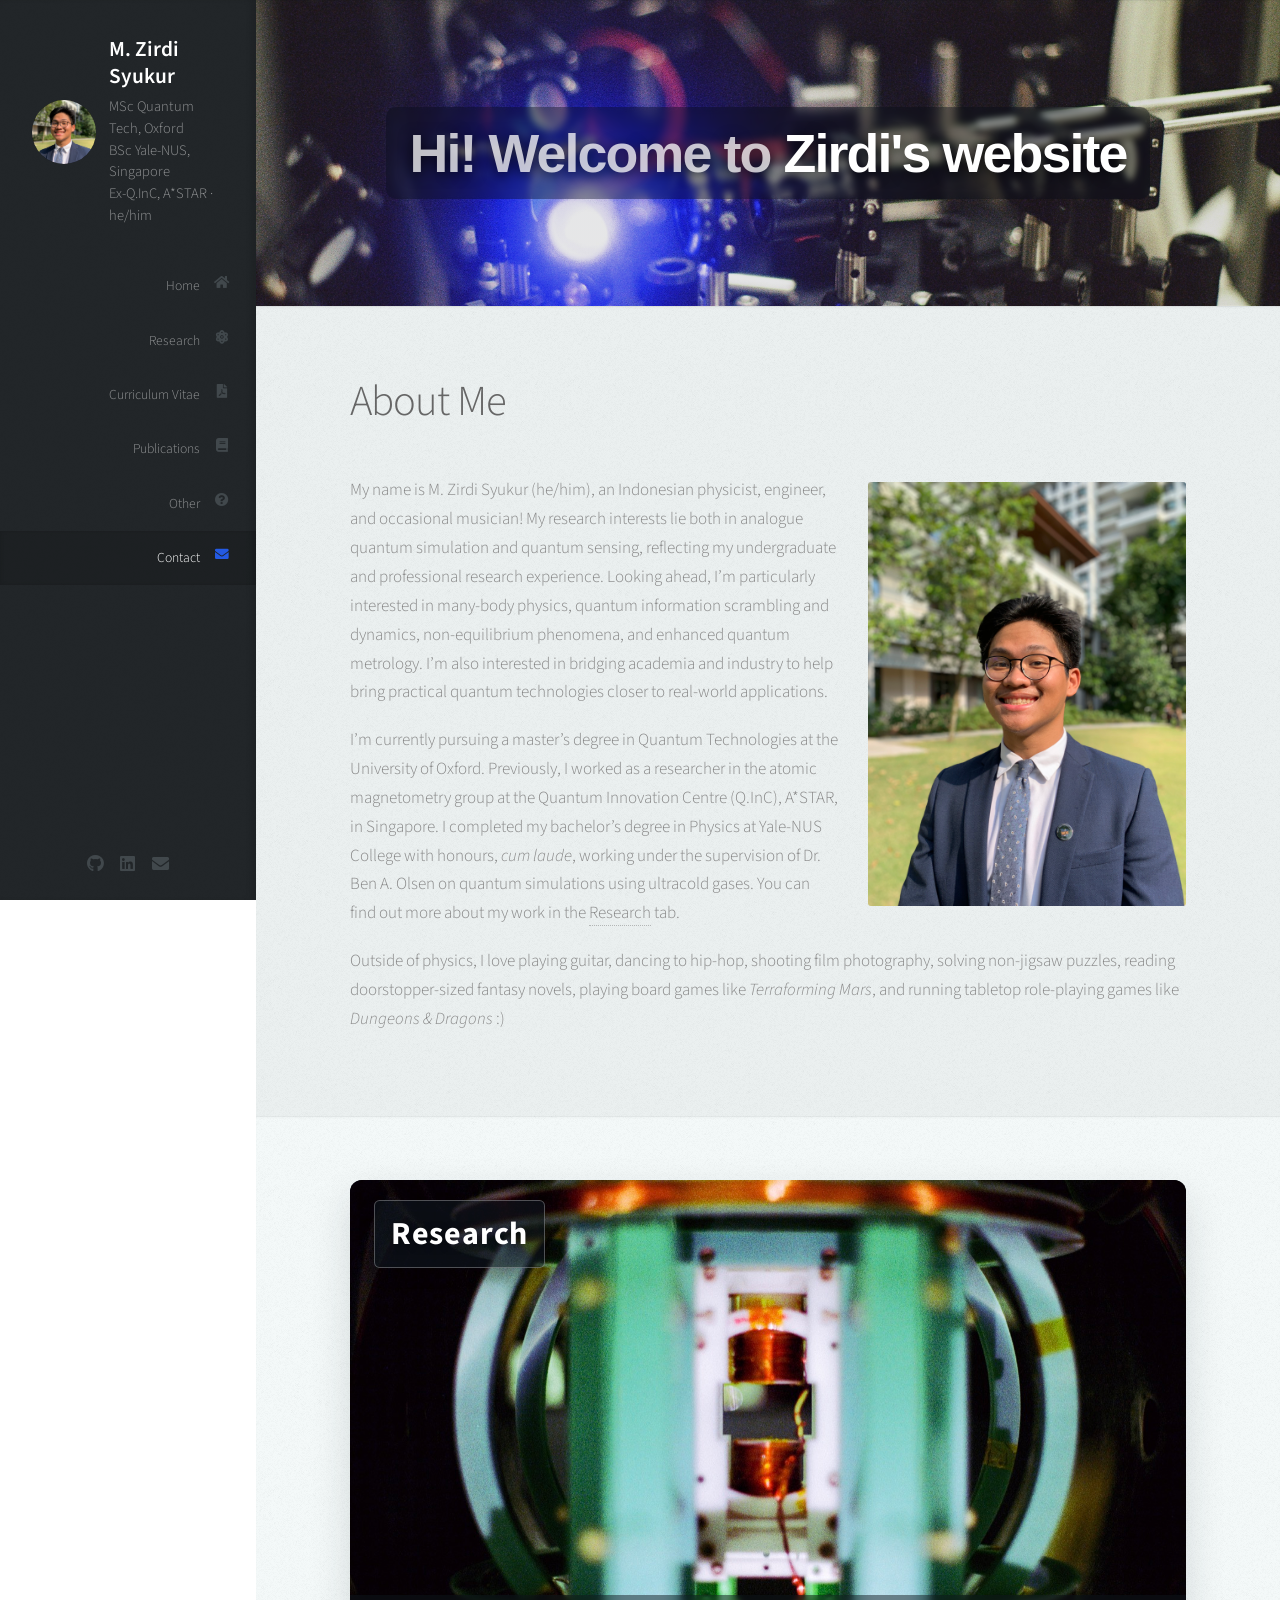
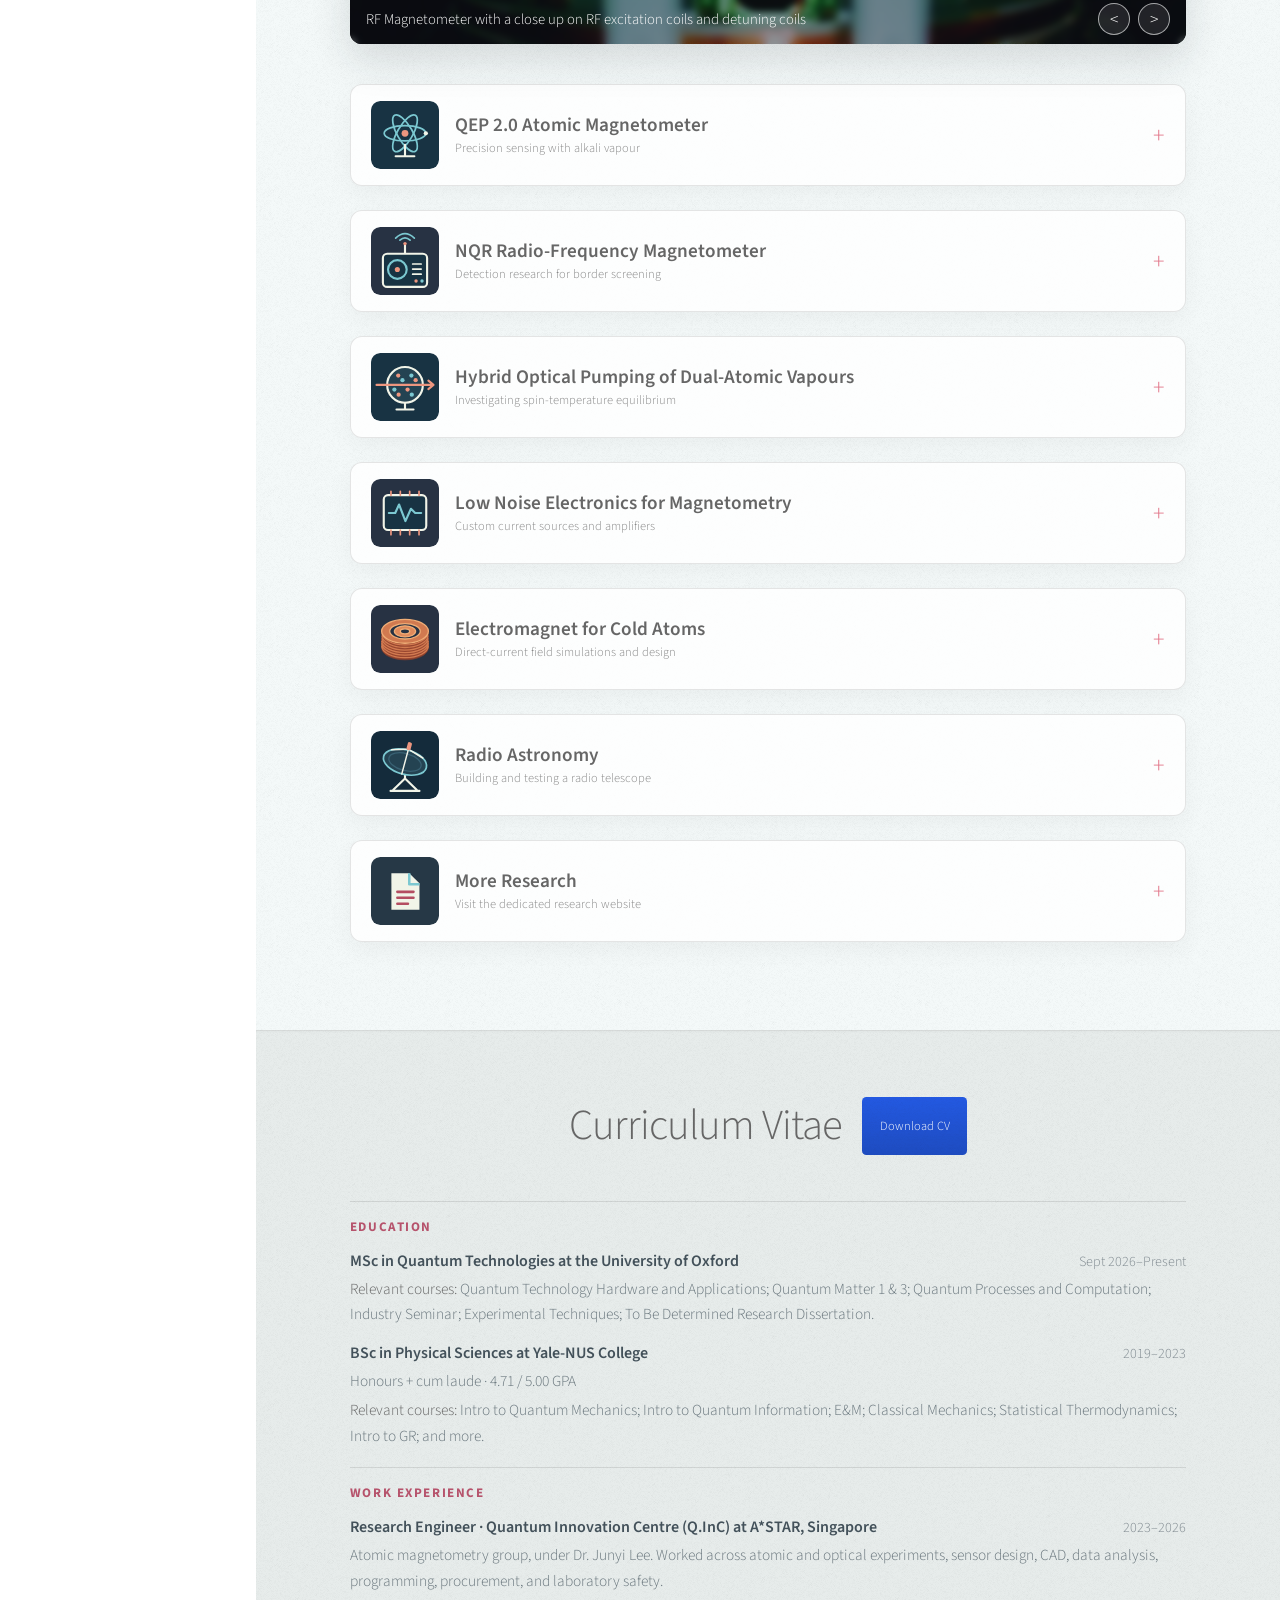
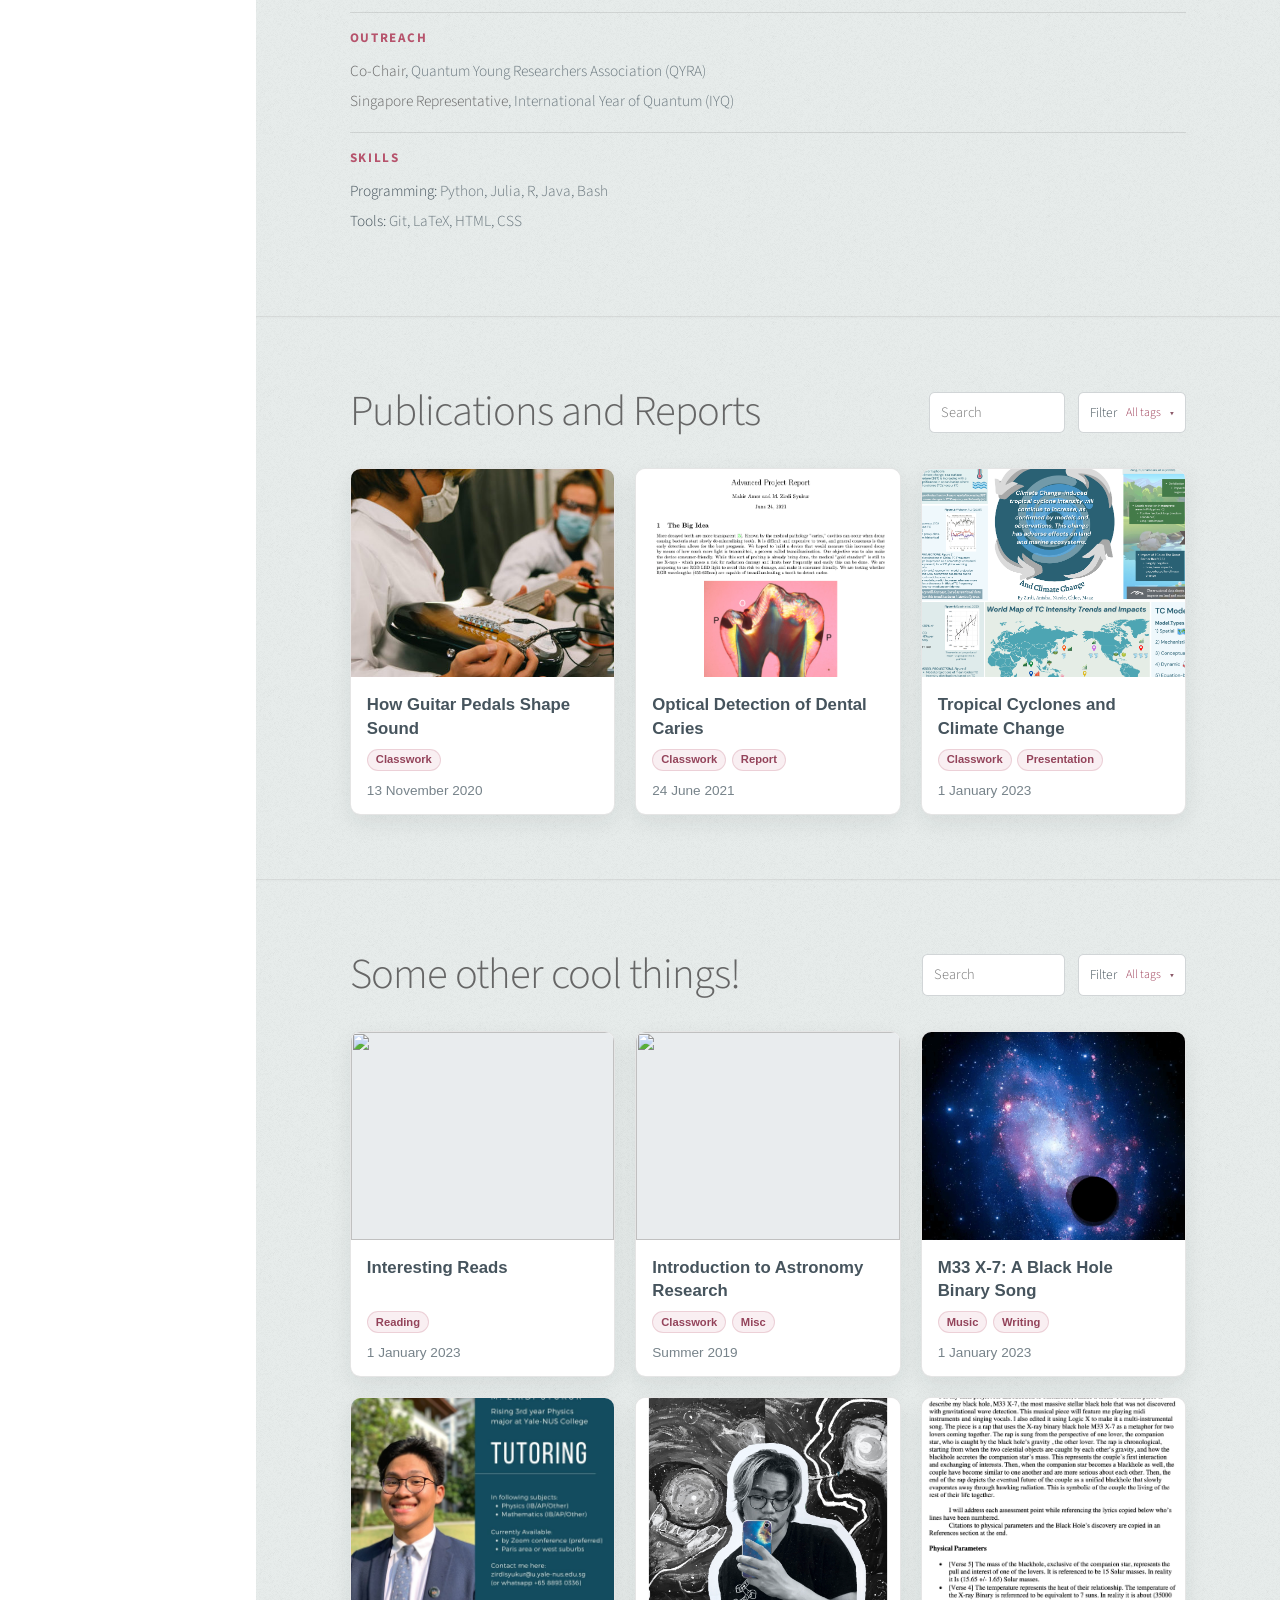
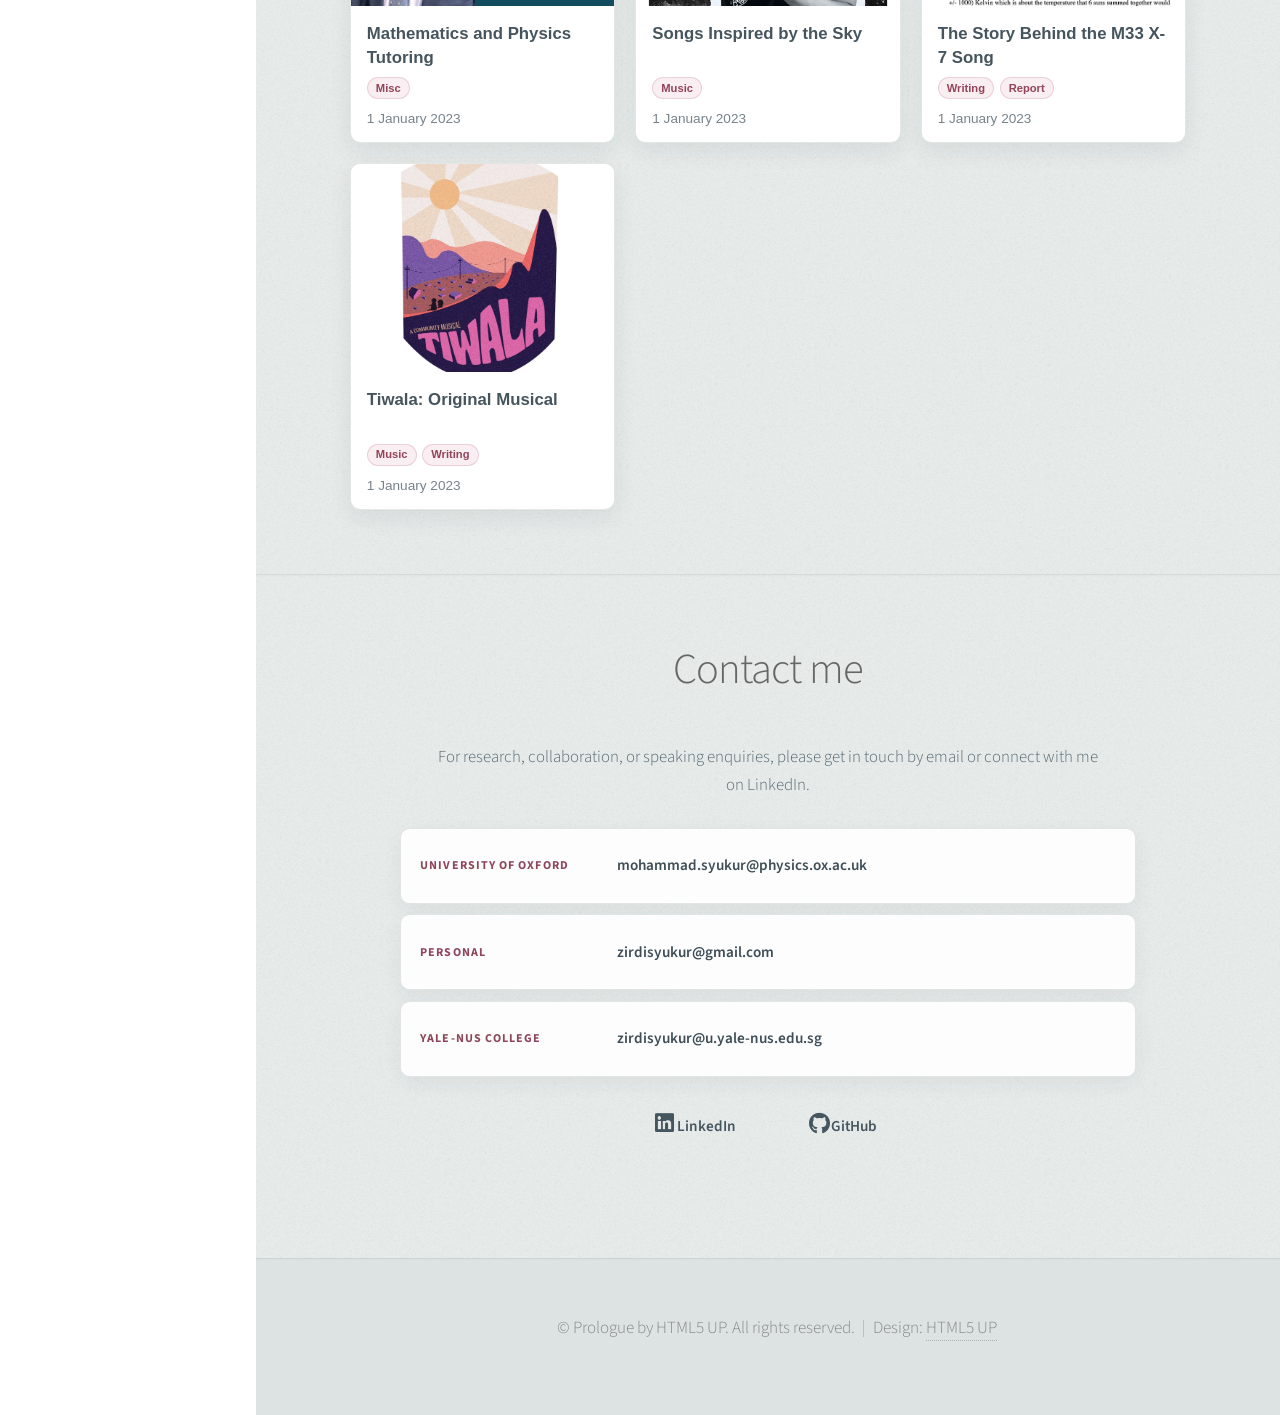
==== commit c6495934: "oct 2026 update" ====
--- a/index.html
+++ b/index.html
@@ -33,7 +33,18 @@
 						<nav id="nav">
 							<ul>
 								<li><a href="#home" id="top-link"><span class="icon solid fa-home">Home</span></a></li>
-								<li><a href="#portfolio" id="portfolio-link"><span class="icon solid fa-atom">Research</span></a></li>
+								<li class="research-nav-item">
+									<a href="#portfolio" id="portfolio-link" aria-expanded="false" aria-controls="research-subnav"><span class="icon solid fa-atom">Research</span></a>
+									<ul id="research-subnav" class="research-subnav" hidden>
+										<li><a href="#atomic-magnetometer">Atomic Magnetometer</a></li>
+										<li><a href="#nqr-magnetometer">NQR RF Magnetometer</a></li>
+										<li><a href="#hybrid-pumping">Hybrid Optical Pumping of Dual-Atomic Vapours</a></li>
+										<li><a href="#low-noise-electronics">Low Noise Electronics for Magnetometry</a></li>
+										<li><a href="#cold-atoms">Electromagnet for Cold Atoms</a></li>
+										<li><a href="#radio-astronomy">Radio Astronomy</a></li>
+										<li><a href="research/index.html">More</a></li>
+									</ul>
+								</li>
 								<li><a href="#CV" id="cv-link"><span class="icon solid fa-file-pdf">Curriculum Vitae</span></a></li>
 								<li><a href="#publications" id="publication-link"><span class="icon solid fa-book">Publications</span></a></li>
 								<li><a href="#other" id="other-link"><span class="icon solid fa-question-circle">Other</span></a></li>
@@ -49,9 +60,9 @@
 						<ul class="icons">
 							<!--<li><a target="_blank" href="https://twitter.com/ZirdiBirdy" class="icon brands fa-twitter"><span class="label">	 Twitter</span></a></li>-->
 							<!--<li><a target="_blank" href="https://www.facebook.com/zirdi.syukur/" class="icon brands fa-facebook-f"><span class="	label">Facebook</span></a></li>-->
-							<li><a target="_blank" href="https://github.com/zirdisyukur" class="icon brands fa-github"><span class="label">Github</span></a></	li>
-							<li><a href="#" class="icon brands fa-linkedin"><span class="label">Dribbble</span></a></li>
-							<li><a href="#" class="icon solid fa-envelope"><span class="label">Email</span></a></li>
+<li><a target="_blank" rel="noopener" href="https://github.com/zirdisyukur" class="icon brands fa-github"><span class="label">Github</span></a></li>
+							<li><a target="_blank" rel="noopener" href="https://www.linkedin.com/in/m-zirdi-syukur-28a2ab1a2/" class="icon brands fa-linkedin"><span class="label">LinkedIn</span></a></li>
+							<li><a href="mailto:mohammad.syukur@physics.ox.ac.uk" class="icon solid fa-envelope"><span class="label">Email</span></a></li>
 						</ul>
 
 				</div>
@@ -94,21 +105,109 @@
 					<section id="portfolio" class="two">
 						<div class="container">
 
-							<header>
-								<h2>Research</h2>
-							</header>
-
-
-							<header>
-								<h3>Building and testing a radio telescope</h3> <a target="_blank" href="telescopePresentation.pptx" download class="button scrolly">Download Presentation</a>
-							</header>
-
-							<p>One of the most important wavelengths for research in radio astronomy is 21cm. Galaxies are filled with neutral atomic hydrogen gas that emits strongly at this wavelength, 
-								making it an invaluable tool for research on nearby galaxies' structures, dynamics, and star formation rates. This wavelength is protected by international agreements 
-								but some countries are more zealous spectrum protectors than others. In this project, I make improvements to a small, portable, feed-horn style radio telescope  
-								in order to characterize the radio frequency interference (RFI) environment in Singapore near 21cm and to determine whether it would be useful to build a larger 
+							<div class="research-gallery" id="research-gallery" aria-label="Research photo gallery">
+								<div class="research-gallery-frame">
+									<img id="research-gallery-image-a" class="is-active" src="images/research-gallery-01.jpg" alt="" aria-hidden="true" />
+									<img id="research-gallery-image-b" src="images/research-gallery-02.jpg" alt="" aria-hidden="true" />
+									<h2 class="research-gallery-title">Research</h2>
+									<div class="research-gallery-caption" aria-live="polite">
+										<p id="research-gallery-description">RF Magnetometer embedded in magnetic shielding</p>
+										<div class="research-gallery-controls" aria-label="Gallery controls">
+											<button type="button" id="research-gallery-prev" aria-label="Previous photo">&lt;</button>
+											<button type="button" id="research-gallery-next" aria-label="Next photo">&gt;</button>
+										</div>
+									</div>
+								</div>
+							</div>
+
+							<details class="research-project" id="atomic-magnetometer">
+								<summary><img class="project-icon" src="images/project-atomic-magnetometer.svg" alt="" /><span><strong>QEP 2.0 Atomic Magnetometer</strong><small>Precision sensing with alkali vapour</small></span></summary>
+								<div class="research-project-content">
+									<p>At A*STAR Q.InC, I built and tested a prototypical atomic magnetometer capable of sensing with nearly a part-per-billion signal even within a magnetic field of magnitudes comparable to Earth's field. My work included optical and mechanical design, gradient coils, laser systems, temperature control, and data acquisition and analysis.</p>
+									<p class="project-reference">Related research context: <a target="_blank" rel="noopener" href="https://www.a-star.edu.sg/qinc/research/sensing">A*STAR Q.InC sensing research</a>.</p>
+								</div>
+							</details>
+
+							<details class="research-project" id="nqr-magnetometer">
+								<summary><img class="project-icon" src="images/project-nqr.svg" alt="" /><span><strong>NQR Radio-Frequency Magnetometer</strong><small>Detection research for border screening</small></span></summary>
+								<div class="research-project-content">
+									<p>I designed optical-pump lasers, optomechanics, electromagnets, and an oven for an NQR-based radio-frequency magnetometer project aimed at detecting unexploded ordnance and crystalline narcotics.</p>
+								</div>
+							</details>
+
+							<details class="research-project" id="hybrid-pumping">
+										<summary><img class="project-icon" src="images/project-hybrid-pumping.svg" alt="" /><span><strong>Hybrid Optical Pumping of Dual-Atomic Vapours</strong><small>Investigating spin-temperature equilibrium</small></span></summary>
+								<div class="research-project-content">
+									<p>I designed an experiment to investigate and test common assumptions made about spin-temperature equilibrium in hybrid alkali-vapour cells. In this project, we investigated the technique of hybrid pumping, which often increases the uniformity and sensitivity of atomic sensors; in particular, we wanted to experimentally observe how the efficiency of the technique diminishes beyond a certain ratio of densities within a hybrid vapour cell. The longer term goal is to improve vapour-cell uniformity and support more sensitive atomic magnetometers.</p>
+								</div>
+							</details>
+
+							<details class="research-project" id="low-noise-electronics">
+								<summary><img class="project-icon" src="images/project-low-noise.svg" alt="" /><span><strong>Low Noise Electronics for Magnetometry</strong><small>Custom current sources and amplifiers</small></span></summary>
+								<div class="research-project-content">
+									<p>I built low-noise current sources and amplifiers to provide stable references for magnetometry experiments. Their radio-frequency noise performance was comparable to commercial instruments, including products that were difficult to obtain.</p>
+									<p class="project-reference">Related research context: <a target="_blank" rel="noopener" href="https://www.a-star.edu.sg/qinc/research/sensing">A*STAR Q.InC sensing research</a>.</p>
+								</div>
+							</details>
+
+							<details class="research-project" id="cold-atoms">
+								<summary><img class="project-icon" src="images/project-magnet.svg" alt="" /><span><strong>Electromagnet for Cold Atoms</strong><small>Direct-current field simulations and design</small></span></summary>
+								<div class="research-project-content">
+
+							<p>This undergraduate research project and my senior-year thesis at Yale-NUS College explored a Bitter-type bias-curvature electromagnet for ultracold lithium-6 experiments. The bias coils provide the strong magnetic field that tunes atom interactions, while the smaller curvature coils shape the field profile and can compensate its curvature. I used finite-element simulations to compare coil designs, then fabricated prototype coils and measured their magnetic-field profiles. These measurements supported a model of a strong, near-zero-curvature field, while full-power operation and the magnet’s cooling performance remained to be demonstrated.</p>
+									<p class="project-reference">Theoretical motivation: <a target="_blank" rel="noopener" href="https://doi.org/10.1126/sciadv.aax1568">“Observation of a transition between dynamical phases in a quantum degenerate Fermi gas” by Smale et al.</a>. Thesis supervisor: <a target="_blank" rel="noopener" href="https://olsenlab.science/index.html">Dr. Ben A. Olsen (Olsen Lab)</a>.</p>
+							<a class="button research-paper-button" href="electromagnet-capstone.pdf" download>Download Paper</a>
+
+							<div class = "row">
+								<div class = "col-6">
+									<article class = "item">
+										<a target="_blank" href="https://olsenlab.science/index.html" class="image fit"><img src="images/BCMathematica.png" alt="" /></a>
+										<header>
+											<h3>The initial render of the electromagnets in Matematica</h3>
+										</header>
+									</article>
+								</div>
+								<div class = "col-6">
+									<article class = "item">
+										<a target="_blank" href="https://github.com/0xCoto/VIRGO" class="image fit"><img src="images/BCJulia.gif" alt="" /></a>
+										<header>
+											<h3>Animation of building the current's simulated inside electromagnets</h3>
+										</header>
+									</article>
+									<article class = "item">
+										<a target="_blank" href="https://www.researchgate.net/publication/258250430_Efficient_continuous-duty_Bitter-type_electromagnets_for_cold_atom_experiments" class="image fit"><img src="images/bitterType.gif" alt="" /></a>
+										<header>
+											<h3>Read about bitter-type electromagnets</h3>
+										</header>
+									</article>
+								</div>
+								<article class="item">
+									<a target="_blank" href="images/electromagnet-coil-assembly.png" class="image fit"><img src="images/electromagnet-coil-assembly.png" alt="Curvature coil copper layers shown during assembly" /></a>
+									<header><h3>Assembling the curvature-coil stack</h3></header>
+								</article>
+								<article class="item">
+									<a target="_blank" href="images/electromagnet-field-measurement.png" class="image fit"><img src="images/electromagnet-field-measurement.png" alt="Magnetometer and curvature coil arranged for axial field measurements" /></a>
+									<header><h3>Measuring the axial field profile</h3></header>
+								</article>
+								<article class="item">
+									<a target="_blank" href="images/electromagnet-bias-curvature-profile.png" class="image fit"><img src="images/electromagnet-bias-curvature-profile.png" alt="Modelled bias-curvature field profile with near-zero curvature at the centre" /></a>
+									<header><h3>Modelled 832 G near-zero-curvature profile</h3></header>
+								</article>
+							</div>
+								</div>
+							</details>
+
+							<details class="research-project" id="radio-astronomy">
+								<summary><img class="project-icon" src="images/project-radio.svg" alt="" /><span><strong>Radio Astronomy</strong><small>Building and testing a radio telescope</small></span></summary>
+								<div class="research-project-content">
+
+										<p>This was an undergraduate summer research experience. One of the most important wavelengths for research in radio astronomy is 21cm. Galaxies are filled with neutral atomic hydrogen gas that emits strongly at this wavelength,
+								making it an invaluable tool for research on nearby galaxies' structures, dynamics, and star formation rates. This wavelength is protected by international agreements
+								but some countries are more zealous spectrum protectors than others. In this project, I make improvements to a small, portable, feed-horn style radio telescope
+								in order to characterize the radio frequency interference (RFI) environment in Singapore near 21cm and to determine whether it would be useful to build a larger
 								telescope on the Yale-NUS campus for teaching purposes in the future. Click here to download my presentation on the research</p>
-									
+									<a target="_blank" href="telescopePresentation.pptx" download class="button">Download Presentation</a>
+
 							<div class = "row">
 								<div class = "col-6">
 									<article class = "item">
@@ -133,45 +232,16 @@
 									</article>
 								</div>
 							</div>
-
-							<header>
-								<h3>Direct-Current electromagnet field simulations/design</h3>
-							</header>
-
-							<p>At Yale-NUS College, Professor Ben Olsen has been steadily constructing a bitter-type electromagnet for future ultracold quantum gas experiments with alkali atoms. To enable to apparatus
-								to conduct future experiments of varying types, it is required that the magnetic fields produced by the electromagnets msut be strong, quick, and flexible to different configurations. Example future experiments include probing
-								exotic quantum phases of matter or studying many-body spin dynamics. To help achieve this goal,
-								I am working with Professor Olsen in simulating various designs of a section of the electromagnets called the Bias and Curvature coils, the coils responsible for trapping near 0 kelvin alkali atoms for studying.
-								I am charged with converting existing simulations in Mathematica into Julia code, whose quickness in scientific computation aids to our purpose of optimizing digital designs of the electromagnets before manufacturing.
-								On top of simulating the magnetic fields, I am developing the code necessary to provide interactive and understandable visualizations of the geometry and currents of the electromagnets. The goal is to release developed
-								code with documentation as to how to use such functions.
-							</p>
-
-							<div class = "row">
-								<div class = "col-6">
-									<article class = "item">
-										<a target="_blank" href="https://olsenlab.science/index.html" class="image fit"><img src="images/BCMathematica.png" alt="" /></a>
-										<header>
-											<h3>The initial render of the electromagnets in Matematica</h3>
-										</header>
-									</article>
-								</div>
-								<div class = "col-6">
-									<article class = "item">
-										<a target="_blank" href="https://github.com/0xCoto/VIRGO" class="image fit"><img src="images/BCJulia.gif" alt="" /></a>
-										<header>
-											<h3>Animation of building the current's simulated inside electromagnets</h3>
-										</header>
-									</article>
-									<article class = "item">
-										<a target="_blank" href="https://www.researchgate.net/publication/258250430_Efficient_continuous-duty_Bitter-type_electromagnets_for_cold_atom_experiments" class="image fit"><img src="images/bitterType.gif" alt="" /></a>
-										<header>
-											<h3>Read about bitter-type electromagnets</h3>
-										</header>
-									</article>
-								</div>
-							</div>
-						
+								</div>
+							</details>
+
+							<details class="research-project research-more" id="research-more">
+								<summary><img class="project-icon" src="images/project-more.svg" alt="" /><span><strong>More Research</strong><small>Visit the dedicated research website</small></span></summary>
+								<div class="research-project-content">
+									<p>Explore a broader overview of my research interests, selected projects, and future work in quantum technologies.</p>
+									<a class="button research-more-button" href="research/index.html">Visit the research website</a>
+								</div>
+							</details>
 							<!--
 							<div class="row">
 								<div class="col-4 col-12-mobile">
@@ -225,14 +295,42 @@
 					<section id="CV" class="four">
 						<div class="container">
 
-							<header>
+							<header class="cv-section-heading">
 								<h2>Curriculum Vitae</h2>
+								<a target="_blank" href="cv.pdf" download class="button cv-download">Download CV</a>
 							</header>
 
-							<p>Find my CV here</p>
-							<footer>
-								<a target="_blank" href="cv.pdf" download class="button scrolly">Download CV</a>
-							</footer>
+							<div class="cv-overview">
+								<section class="cv-group">
+									<h3>Education</h3>
+									<div class="cv-entry">
+										<div class="cv-entry-heading"><strong>MSc in Quantum Technologies at the University of Oxford</strong><span>Sept 2026–Present</span></div>
+										<p><strong>Relevant courses:</strong> Quantum Technology Hardware and Applications; Quantum Matter 1 &amp; 3; Quantum Processes and Computation; Industry Seminar; Experimental Techniques; To Be Determined Research Dissertation.</p>
+									</div>
+									<div class="cv-entry">
+										<div class="cv-entry-heading"><strong>BSc in Physical Sciences at Yale-NUS College</strong><span>2019–2023</span></div>
+										<p>Honours + cum laude · 4.71 / 5.00 GPA</p>
+										<p><strong>Relevant courses:</strong> Intro to Quantum Mechanics; Intro to Quantum Information; E&amp;M; Classical Mechanics; Statistical Thermodynamics; Intro to GR; and more.</p>
+									</div>
+								</section>
+								<section class="cv-group">
+									<h3>Work Experience</h3>
+									<div class="cv-entry">
+										<div class="cv-entry-heading"><strong>Research Engineer · Quantum Innovation Centre (Q.InC) at A*STAR, Singapore</strong><span>2023–2026</span></div>
+										<p>Atomic magnetometry group, under Dr. Junyi Lee. Worked across atomic and optical experiments, sensor design, CAD, data analysis, programming, procurement, and laboratory safety.</p>
+									</div>
+								</section>
+								<section class="cv-group">
+									<h3>Outreach</h3>
+									<p><strong>Co-Chair</strong>, Quantum Young Researchers Association (QYRA)</p>
+									<p><strong>Singapore Representative</strong>, International Year of Quantum (IYQ)</p>
+								</section>
+								<section class="cv-group cv-skills">
+									<h3>Skills</h3>
+									<p><strong>Programming:</strong> Python, Julia, R, Java, Bash</p>
+									<p><strong>Tools:</strong> Git, LaTeX, HTML, CSS</p>
+								</section>
+							</div>
 
 						</div>
 					</section>
@@ -241,105 +339,112 @@
 					<section id="publications" class="four">
 						<div class="container">
 
-							<header>
+							<div class="catalogue-heading">
 								<h2>Publications and Reports</h2>
-							</header>
-
-							<div class = "row">
-								<div class = "col-4">
-									<article class = "item">
-										<a target="_blank" href="teethProbeProject.pdf" class="image fit"><img src="images/teethProbeProject.png" alt="" /></a>
-										<header>
-											<h3>Final experiment report on probing dental carries using light spectroscopy for Experimental Methods Class</h3>
-										</header>
-									</article>
-								</div>
-								<div class = "col-4">
-									<article class = "item">
-										<a target="_blank" href="Lab 4 Effects.docx" download class="image fit"><img src="images/guitar.jpeg" alt="" /></a>
-										<header>
-											<h3>Simple lab blurb for Physics of Electric guitar class describing how guitar pedals change the waveform of guitar sounds</h3>
-										</header>
-									</article>
-								</div>
-								<div class = "col-4">
-									<article class = "item">
-										<a target="_blank" href="SI2 Team Poster.png" download class="image fit"><img src="images/SI2 Team Poster copy.png" alt="" /></a>
-										<header>
-											<h3>Infographic with data-backed claims that climate change-induced tropical cyclone intensities will increase, having adverse effects on many ecosystems</h3>
-										</header>
-									</article>
-								</div>
-							</div>
+								<div class="catalogue-toolbar" data-catalogue-filter="publications">
+									<input class="catalogue-search" type="search" placeholder="Search" aria-label="Search publications and reports" />
+									<details class="catalogue-tag-dropdown"><summary>Filter <span class="catalogue-selected-count">All tags</span></summary><div class="catalogue-tags">
+										<label><input type="checkbox" value="Classwork" /> Classwork</label>
+										<label><input type="checkbox" value="Peer-reviewed" /> Peer-reviewed</label>
+										<label><input type="checkbox" value="Presentation" /> Presentation</label>
+										<label><input type="checkbox" value="Report" /> Report</label>
+										<div class="catalogue-sort-options"><span>Sort order</span>
+											<label><input type="radio" name="publications-sort" value="alphabetical" checked /> Alphabetical</label>
+											<label><input type="radio" name="publications-sort" value="oldest" /> Oldest</label>
+											<label><input type="radio" name="publications-sort" value="recent" /> Recent</label>
+										</div>
+									</div></details>
+								</div>
+							</div>
+
+							<div class="publications-grid catalogue-grid" data-catalogue="publications">
+								<button type="button" class="publication-tile catalogue-card" data-group="publications" data-title="Optical Detection of Dental Caries" data-description="Final experiment report on probing dental caries using light spectroscopy for Experimental Methods Class." data-date="2021-06-24" data-date-label="24 June 2021" data-media="teethProbeProject.pdf" data-kind="pdf" data-tags="Classwork,Report">
+									<img src="images/teethProbeProject.png" alt="" />
+									<span class="publication-tile-title">Optical Detection of Dental Caries</span><span class="publication-tile-tags"></span>
+									<time datetime="2021-06-24">24 June 2021</time>
+								</button>
+								<button type="button" class="publication-tile catalogue-card" data-group="publications" data-title="How Guitar Pedals Shape Sound" data-description="A short report for the Physics of Electric Guitar class describing how guitar pedals change the waveform of guitar sounds." data-date="2020-11-13" data-date-label="13 November 2020" data-media="reports/lab-4-effects-preview.pdf" data-original-url="Lab 4 Effects.docx" data-original-label="Download DOCX" data-kind="pdf" data-tags="Classwork">
+									<img src="images/guitar.jpeg" alt="" />
+									<span class="publication-tile-title">How Guitar Pedals Shape Sound</span><span class="publication-tile-tags"></span>
+									<time datetime="2020-11-13">13 November 2020</time>
+								</button>
+								<button type="button" class="publication-tile catalogue-card" data-group="publications" data-title="Tropical Cyclones and Climate Change" data-description="Infographic with data-backed claims that climate change-induced tropical cyclone intensities will increase, having adverse effects on many ecosystems." data-date="2023-01-01" data-date-label="1 January 2023" data-media="SI2 Team Poster.png" data-kind="image" data-tags="Classwork,Presentation">
+									<img src="images/SI2 Team Poster copy.png" alt="" />
+									<span class="publication-tile-title">Tropical Cyclones and Climate Change</span><span class="publication-tile-tags"></span>
+									<time datetime="2023-01-01">1 January 2023</time>
+								</button>
+							</div>
+							<p class="catalogue-empty" data-catalogue-empty="publications" hidden>No search results... yet :D</p>
 
 						</div>
 					</section>
+
+					<dialog class="publication-dialog" id="publication-dialog" aria-labelledby="publication-dialog-title">
+						<div class="publication-dialog-inner">
+							<button type="button" class="publication-close" aria-label="Close details">&times;</button>
+							<h2 id="publication-dialog-title"></h2>
+							<div id="publication-dialog-tags" class="publication-tags"></div>
+							<time id="publication-dialog-date"></time>
+							<div class="publication-dialog-content" id="publication-dialog-content">
+								<p id="publication-dialog-description"></p>
+								<div id="publication-dialog-media" class="publication-dialog-media"></div>
+							</div>
+							<div class="publication-dialog-controls">
+								<button type="button" id="publication-dialog-prev" aria-label="Previous publication">&larr; Previous</button>
+								<a id="publication-dialog-download" class="button" href="#" target="_blank" rel="noopener">Open original file</a>
+								<button type="button" id="publication-dialog-next" aria-label="Next publication">Next &rarr;</button>
+							</div>
+						</div>
+					</dialog>
 				<!-- other -->
 					<section id="other" class="four">
 						<div class="container">
 
-							<header>
+							<div class="catalogue-heading">
 								<h2>Some other cool things!</h2>
-							</header>
-
-							<div class = "row">
-								<div class = "col-4">
-									<article class = "item">
-										<a target="_blank" download class="image fit"><img src="images/tutor.jpeg" alt="" /></a>
-										<header>
-											<h3>I am available for private tutoring in mathematics and physics!</h3>
-										</header>
-									</article>
-								</div>
-								<div class = "col-4">
-									<article class = "item">
-										<a target="_blank" href="https://open.spotify.com/artist/55gI9Vfk3VYOqEmhaMI4pN?si=RBOCtjwYSPK2E2aNdOGmAw&dl_branch=1" download class="image fit"><img src="images/EP.JPG" alt="" /></a>
-										<header>
-											<h3>My first EP with songs that draw inspiration from the sky</h3>
-										</header>
-									</article>
-								</div>
-								<div class = "col-4">
-									<article class = "item">
-										<a target="_blank" href="" download class="image fit"><img src="images/goodReads.png" alt="" /></a>
-										<header>
-											<h3>Interesting reads!</h3>
-										</header>
-									</article>
-								</div>
-								<div class = "col-4">
-									<article class = "item">
-										<a target="_blank" href="https://www.facebook.com/tiwala.productions" download class="image fit"><img src="images/tiwala.jpeg" alt="" /></a>
-										<header>
-											<h3>Original musical made by friends for which I produced some songs</h3>
-										</header>
-									</article>
-								</div>
-								<div class = "col-4">
-									<article class = "item">
-										<a target="_blank" href="https://github.com/howardisaacson/Introduction-to-Astronomy-Research-2018" download class="image fit"><img src="images/telescope.png" alt="" /></a>
-										<header>
-											<h3>Interesting introduction to astronomy course I did with a berkeley professor the summer of 2019</h3>
-										</header>
-									</article>
-								</div>
-								<div class = "col-4">
-									<article class = "item">
-										<a target="_blank" href="https://youtu.be/AeVQ3rC1Xdw" class="image fit"><img src="images/m33song.png" alt="" /></a>
-										<header>
-											<h3>My song about the M33 X-7 Black Hole Binary <br />(and other music)</h3>
-										</header>
-									</article>
-								</div>
-								<div class = "col-4">
-									<article class = "item">
-										<a target="_blank" href="m33x7BH.pdf" download class="image fit"><img src="images/m33expl.png" alt="" /></a>
-										<header>
-											<h3>explanationing the song's symbolism that characterizes the parameters and behaviors of the black hole</h3>
-										</header>
-									</article>
-								</div>
-							</div>
+								<div class="catalogue-toolbar" data-catalogue-filter="other">
+									<input class="catalogue-search" type="search" placeholder="Search" aria-label="Search other things" />
+									<details class="catalogue-tag-dropdown"><summary>Filter <span class="catalogue-selected-count">All tags</span></summary><div class="catalogue-tags">
+										<label><input type="checkbox" value="Classwork" /> Classwork</label>
+										<label><input type="checkbox" value="Presentation" /> Presentation</label>
+										<label><input type="checkbox" value="Report" /> Report</label>
+										<label><input type="checkbox" value="Music" /> Music</label>
+										<label><input type="checkbox" value="Reading" /> Reading</label>
+										<label><input type="checkbox" value="Misc" /> Misc</label>
+										<label><input type="checkbox" value="Writing" /> Writing</label>
+										<div class="catalogue-sort-options"><span>Sort order</span>
+											<label><input type="radio" name="other-sort" value="alphabetical" checked /> Alphabetical</label>
+											<label><input type="radio" name="other-sort" value="oldest" /> Oldest</label>
+											<label><input type="radio" name="other-sort" value="recent" /> Recent</label>
+										</div>
+									</div></details>
+								</div>
+							</div>
+
+							<div class="publications-grid catalogue-grid" data-catalogue="other">
+								<button type="button" class="publication-tile catalogue-card" data-group="other" data-title="Mathematics and Physics Tutoring" data-description="I am available for private tutoring in mathematics and physics!" data-date="2023-01-01" data-date-label="1 January 2023" data-media="images/tutor.jpeg" data-original-url="images/tutor.jpeg" data-original-label="View image" data-kind="image" data-tags="Misc">
+									<img src="images/tutor.jpeg" alt="" /><span class="publication-tile-title">Mathematics and Physics Tutoring</span><span class="publication-tile-tags"></span><time datetime="2023-01-01">1 January 2023</time>
+								</button>
+								<button type="button" class="publication-tile catalogue-card" data-group="other" data-title="Songs Inspired by the Sky" data-description="My first EP with songs that draw inspiration from the sky." data-date="2023-01-01" data-date-label="1 January 2023" data-media="images/EP.JPG" data-original-url="https://open.spotify.com/artist/55gI9Vfk3VYOqEmhaMI4pN?si=RBOCtjwYSPK2E2aNdOGmAw&amp;dl_branch=1" data-original-label="Listen on Spotify" data-kind="image" data-tags="Music">
+									<img src="images/EP.JPG" alt="" /><span class="publication-tile-title">Songs Inspired by the Sky</span><span class="publication-tile-tags"></span><time datetime="2023-01-01">1 January 2023</time>
+								</button>
+								<button type="button" class="publication-tile catalogue-card" data-group="other" data-title="Interesting Reads" data-description="Interesting reads!" data-date="2023-01-01" data-date-label="1 January 2023" data-media="images/goodReads.png" data-original-url="images/goodReads.png" data-original-label="View image" data-kind="image" data-tags="Reading">
+									<img src="images/goodReads.png" alt="" /><span class="publication-tile-title">Interesting Reads</span><span class="publication-tile-tags"></span><time datetime="2023-01-01">1 January 2023</time>
+								</button>
+								<button type="button" class="publication-tile catalogue-card" data-group="other" data-title="Tiwala: Original Musical" data-description="An original musical made by friends, for which I produced some songs." data-date="2023-01-01" data-date-label="1 January 2023" data-media="images/tiwala.jpeg" data-original-url="https://www.facebook.com/tiwala.productions" data-original-label="Visit Tiwala Productions" data-kind="image" data-tags="Music,Writing">
+									<img src="images/tiwala.jpeg" alt="" /><span class="publication-tile-title">Tiwala: Original Musical</span><span class="publication-tile-tags"></span><time datetime="2023-01-01">1 January 2023</time>
+								</button>
+								<button type="button" class="publication-tile catalogue-card" data-group="other" data-title="Introduction to Astronomy Research" data-description="An introduction to astronomy course I took with a Berkeley professor in summer 2019." data-date="2019-06-01" data-date-label="Summer 2019" data-media="images/telescope.png" data-original-url="https://github.com/howardisaacson/Introduction-to-Astronomy-Research-2018" data-original-label="View course materials" data-kind="image" data-tags="Classwork,Misc">
+									<img src="images/telescope.png" alt="" /><span class="publication-tile-title">Introduction to Astronomy Research</span><span class="publication-tile-tags"></span><time datetime="2019-06-01">Summer 2019</time>
+								</button>
+								<button type="button" class="publication-tile catalogue-card" data-group="other" data-title="M33 X-7: A Black Hole Binary Song" data-description="My song about the M33 X-7 black hole binary (and other music)." data-date="2023-01-01" data-date-label="1 January 2023" data-media="https://www.youtube-nocookie.com/embed/AeVQ3rC1Xdw" data-original-url="https://youtu.be/AeVQ3rC1Xdw" data-original-label="Watch on YouTube" data-kind="video" data-tags="Music,Writing">
+									<img src="images/m33song.png" alt="" /><span class="publication-tile-title">M33 X-7: A Black Hole Binary Song</span><span class="publication-tile-tags"></span><time datetime="2023-01-01">1 January 2023</time>
+								</button>
+								<button type="button" class="publication-tile catalogue-card" data-group="other" data-title="The Story Behind the M33 X-7 Song" data-description="An explanation of the song's symbolism, which characterizes the black hole's parameters and behaviour." data-date="2023-01-01" data-date-label="1 January 2023" data-media="m33x7BH.pdf" data-original-url="m33x7BH.pdf" data-original-label="Download PDF" data-kind="pdf" data-tags="Writing,Report">
+									<img src="images/m33expl.png" alt="" /><span class="publication-tile-title">The Story Behind the M33 X-7 Song</span><span class="publication-tile-tags"></span><time datetime="2023-01-01">1 January 2023</time>
+								</button>
+							</div>
+							<p class="catalogue-empty" data-catalogue-empty="other" hidden>No search results... yet :D</p>
 						</div>
 					</section>
 
@@ -353,11 +458,12 @@
 
 							<div class="bottom">
 
-							<h5><strong>Emails:</strong><br>
-								<a href="mailto:zirdisyukur@u.yale-nus.edu.sg">zirdisyukur@u.yale-nus.edu.sg</a><br>
-								<a href="mailto:zirdisyukur@gmail.com">zirdisyukur@gmail.com</a><br>
-								<a href="mailto:mohammad.syukur@physics.ox.ac.uk">mohammad.syukur@physics.ox.ac.uk</a>
-							</h5>
+							<div class="contact-intro"><p>For research, collaboration, or speaking enquiries, please get in touch by email or connect with me on LinkedIn.</p></div>
+							<div class="contact-email-grid">
+								<a class="contact-email-card" href="mailto:mohammad.syukur@physics.ox.ac.uk"><span class="contact-email-label">University of Oxford</span><span class="contact-email-address">mohammad.syukur@physics.ox.ac.uk</span></a>
+								<a class="contact-email-card" href="mailto:zirdisyukur@gmail.com"><span class="contact-email-label">Personal</span><span class="contact-email-address">zirdisyukur@gmail.com</span></a>
+								<a class="contact-email-card" href="mailto:zirdisyukur@u.yale-nus.edu.sg"><span class="contact-email-label">Yale-NUS College</span><span class="contact-email-address">zirdisyukur@u.yale-nus.edu.sg</span></a>
+							</div>
 							
 
 							<!--<h5><strong>Phone:</strong> +65 8893 0336</h5>-->
@@ -366,10 +472,10 @@
 						<ul class="icons">
 							<!--<li><a target="_blank" href="https://twitter.com/ZirdiBirdy" class="icon brands fa-twitter"><span class="label">	 Twitter</span></a></li>-->
 							<!--<li><a target="_blank" href="https://www.facebook.com/zirdi.syukur/" class="icon brands fa-facebook-f"><span class="	label">Facebook</span></a></li>-->
-							<li><a target="_blank" href="https://github.com/zirdisyukur" class="icon brands fa-github"><span class="label">Github</span></a></	li>
-							<li><a target="_blank" href="https://www.linkedin.com/in/m-zirdi-syukur-28a2ab1a2/" class="icon brands fa-linkedin"><span class="label">Linkedin</span></a></li>
-							<li><a href="mailto: zirdisyukur@u.yale-nus.edu.sg" class="icon solid fa-envelope"><span class="label">Email</span></a></li>
-						</ul>
+						<div class="contact-social-links">
+							<a class="contact-social-link" target="_blank" rel="noopener" href="https://www.linkedin.com/in/m-zirdi-syukur-28a2ab1a2/"><span class="icon brands fa-linkedin" aria-hidden="true"></span>LinkedIn</a>
+							<a class="contact-social-link" target="_blank" rel="noopener" href="https://github.com/zirdisyukur"><span class="icon brands fa-github" aria-hidden="true"></span>GitHub</a>
+						</div>
 
 				</div>
  							<!--
@@ -412,4 +518,4 @@
 			<script src="assets/js/main.js"></script>
 
 	</body>
-</html>+</html>
--- a/assets/css/main.css
+++ b/assets/css/main.css
@@ -2075,7 +2075,7 @@
 		position: fixed;
 		text-align: right;
 		top: 0;
-		width: 375px;
+		width: 410px;
 	}
 
 		#header .top {
@@ -2298,19 +2298,19 @@
 		/* Header */
 
 			#header {
-				width: 300px;
+				width: 340px;
 			}
 
 		/* Footer */
 
 			#footer {
-				margin-left: 300px;
+				margin-left: 340px;
 			}
 
 		/* Main */
 
 			#main {
-				margin-left: 300px;
+				margin-left: 340px;
 			}
 
 	}
@@ -2712,7 +2712,7 @@
 	/* Hero banner: readable over the lab photograph at all viewport sizes. */
 	#main > section.one {
 		background-color: #101522;
-		background-image: linear-gradient(rgba(8, 12, 24, 0.42), rgba(8, 12, 24, 0.32)), url("/images/quantum-lab-banner.jpeg");
+		background-image: linear-gradient(rgba(8, 12, 24, 0.10), rgba(8, 12, 24, 0.10)), url("../../images/quantum-lab-banner.jpeg");
 		background-size: cover;
 		background-position: center center;
 		background-repeat: no-repeat;
@@ -2819,3 +2819,177 @@
 			font-size: clamp(1.8rem, 7vw, 2.5rem);
 		}
 	}
+
+/* Research projects and nested sidebar topics */
+#nav .research-subnav { padding: .25rem 0 .65rem 2.4rem; }
+#nav .research-subnav[hidden] { display: none; }
+#nav .research-subnav li { margin: 0; }
+#nav .research-subnav a { display: block; padding: .32rem 0; color: rgba(255,255,255,.7); font-size: .78rem; line-height: 1.35; text-decoration: none; }
+#nav .research-subnav a:hover, #nav .research-subnav a:focus-visible { color: #fff; }
+.research-project { margin: 1.5rem 0; border: 1px solid rgba(0,0,0,.1); border-radius: .75rem; background: rgba(255,255,255,.82); box-shadow: 0 .5rem 1.5rem rgba(0,0,0,.045); text-align: left; overflow: hidden; }
+.research-project > summary { display: flex; align-items: center; gap: 1rem; padding: 1rem 1.25rem; cursor: pointer; list-style: none; color: #555; }
+.research-project > summary::-webkit-details-marker { display: none; }
+.research-project > summary::after { content: '+'; margin-left: auto; color: #e27689; font-size: 1.5rem; }
+.research-project[open] > summary::after { content: '−'; }
+.research-project > summary span { display: flex; flex-direction: column; }
+.research-project > summary strong { font-size: 1.2rem; font-weight: 600; line-height: 1.35; }
+.research-project > summary small { color: #888; font-size: .78rem; line-height: 1.5; }
+.project-icon { width: 4.25rem; height: 4.25rem; flex: 0 0 4.25rem; object-fit: cover; border-radius: .5rem; }
+.research-project-content { padding: 0 1.25rem 1.25rem; }
+.research-project-content > p { margin: .5rem 0 1rem; }
+.research-project-content > .button { margin: .5rem 0 1rem; }
+@media screen and (max-width: 736px) {
+	.research-project > summary { gap: .75rem; padding: .8rem; }
+	.project-icon { width: 3.5rem; height: 3.5rem; flex-basis: 3.5rem; }
+	.research-project-content { padding: 0 .8rem .8rem; }
+}
+
+/* Keep Research topics visually aligned with the primary sidebar labels. */
+#nav .research-subnav { padding: .2rem 0 .65rem; }
+#nav .research-subnav a { padding: .35rem 2rem .35rem 3.1rem; text-align: left; white-space: normal; overflow-wrap: anywhere; }
+
+/* Use readable body copy and a consistent resource-card grid in each project. */
+.research-project-content { font-family: 'Source Sans Pro', sans-serif; font-size: 1rem; line-height: 1.65; }
+.research-project-content > p { width: 100%; max-width: none; margin: .25rem 0 1rem; font-size: 1rem; line-height: 1.7; }
+.research-project-content > .button { margin: 0 0 1.25rem; }
+.research-project-content .row { display: grid; grid-template-columns: repeat(3, minmax(0, 1fr)); gap: 1rem; margin: 1.25rem 0 0; }
+.research-project-content .row > [class*="col-"] { width: auto; padding: 0; }
+.research-project-content .row > [class*="col-"] { display: contents; }
+.research-project-content .item { height: 100%; margin: 0; overflow: hidden; border: 1px solid rgba(0,0,0,.08); border-radius: .6rem; background: #fff; }
+.research-project-content .item .image { display: block; aspect-ratio: 4 / 3; overflow: hidden; }
+.research-project-content .item .image img { display: block; width: 100%; height: 100%; aspect-ratio: 4 / 3; object-fit: cover; object-position: center center; }
+.research-project-content .item header { min-height: 4.25rem; margin: 0; padding: .7rem .8rem; }
+.research-project-content .item h3 { font-size: .95rem; line-height: 1.4; }
+.research-more-button { margin-top: .25rem !important; }
+.project-reference { margin-top: 1rem !important; padding-top: .65rem; border-top: 1px solid rgba(0,0,0,.08); color: #777; font-size: .9rem !important; }
+.cv-section-heading { display: flex; align-items: center; justify-content: center; gap: 1.25rem; }
+.cv-section-heading h2 { margin: 0; }
+.cv-download { flex: 0 0 auto; margin: 0; padding: .65rem 1.1rem; font-size: .78rem; }
+.cv-overview { max-width: 54rem; margin: 0 auto; text-align: left; font-size: 1rem; line-height: 1.65; }
+.cv-profile { max-width: none; margin: 0 0 1.15rem; color: #66747d; font-size: 1.05rem; line-height: 1.6; }
+.cv-group { margin: 0; padding: 1rem 0 .9rem; border-top: 1px solid rgba(0,0,0,.1); }
+#CV .cv-group h3 { margin: 0 0 .65rem; color: #b6536c; font-size: .82rem; font-weight: 700; letter-spacing: .12em; text-transform: uppercase; }
+.cv-entry { margin: .65rem 0 .8rem; }
+.cv-entry-heading { display: flex; justify-content: space-between; align-items: baseline; gap: 1rem; }
+.cv-entry-heading strong { color: #43515a; font-size: 1rem; font-weight: 600; }
+.cv-entry-heading span { flex: 0 0 auto; color: #818b91; font-size: .88rem; }
+.cv-overview p { margin: .25rem 0; color: #69767d; font-size: .96rem; }
+.cv-entry p { margin-top: .15rem; }
+.cv-skills p strong { color: #43515a; }
+@media screen and (max-width: 736px) {
+	.research-project-content .row { grid-template-columns: repeat(2, minmax(0, 1fr)); gap: .7rem; }
+	#nav .research-subnav a { padding-right: 1.6rem; padding-left: 2.8rem; }
+	.cv-section-heading { flex-wrap: wrap; gap: .75rem; }
+	.cv-entry-heading { align-items: flex-start; flex-direction: column; gap: 0; }
+}
+@media screen and (max-width: 480px) {
+	.research-project-content .row { grid-template-columns: 1fr; }
+}
+.research-gallery { max-width: 72rem; margin: 0 auto 2.5rem; }
+.research-gallery-frame { position: relative; overflow: hidden; height: clamp(18rem, 38vw, 29rem); border-radius: .75rem; background: #17232a; box-shadow: 0 1rem 2.5rem rgba(25, 35, 42, .14); }
+.research-gallery-frame > img { position: absolute; inset: 0; display: block; width: 100%; height: 100%; object-fit: cover; object-position: center; opacity: 0; transition: opacity 1.2s ease-in-out; }
+.research-gallery-frame > img.is-active { opacity: 1; }
+.research-gallery-title { position: absolute; top: 1.25rem; left: 1.5rem; z-index: 2; margin: 0; padding: .55rem 1rem; border: 1px solid rgba(255,255,255,.28); border-radius: .35rem; color: #fff; background: rgba(15, 24, 31, .58); box-shadow: 0 .35rem 1rem rgba(0,0,0,.2); font-size: 2rem; font-weight: 700; letter-spacing: .025em; text-shadow: 0 2px 8px rgba(0,0,0,.45); }
+.research-gallery-caption { position: absolute; right: 0; bottom: 0; left: 0; z-index: 2; display: flex; align-items: center; justify-content: space-between; gap: 1rem; padding: .55rem 1rem; color: #fff; background: rgba(15, 24, 31, .48); backdrop-filter: blur(3px); }
+.research-gallery-caption p { flex: 1 1 auto; margin: 0; color: inherit; font-size: .92rem; line-height: 1.35; text-align: left; }
+.research-gallery-controls { display: flex; flex: 0 0 auto; gap: .5rem; }
+.research-gallery-controls button { width: 2rem; height: 2rem; padding: 0; border: 1px solid rgba(255,255,255,.6); border-radius: 50%; background: rgba(255,255,255,.1); color: #fff; font: inherit; font-size: 1.1rem; line-height: 1; cursor: pointer; }
+.research-gallery-controls button:hover, .research-gallery-controls button:focus-visible { border-color: #fff; background: rgba(255,255,255,.24); outline: 2px solid rgba(255,255,255,.45); outline-offset: 2px; }
+@media screen and (max-width: 480px) {
+	.research-gallery-frame { height: 20rem; }
+	.research-gallery-title { top: .8rem; left: .8rem; padding: .4rem .7rem; font-size: 1.55rem; }
+	.research-gallery-caption { align-items: center; gap: .6rem; padding: .5rem .65rem; }
+	.research-gallery-caption p { font-size: .78rem; }
+	.research-gallery-controls { gap: .3rem; }
+	.research-gallery-controls button { width: 1.8rem; height: 1.8rem; font-size: 1rem; }
+}
+.publications-grid { display: grid; grid-auto-rows: 1fr; grid-template-columns: repeat(3, minmax(0, 1fr)); gap: 1.25rem; max-width: 68rem; margin: 0 auto; }
+.publication-tile { display: flex; width: 100%; height: 100%; min-width: 0; min-height: 21rem; flex-direction: column; overflow: hidden; padding: 0; border: 1px solid rgba(0,0,0,.1); border-radius: .65rem; background: #fff; color: inherit; box-shadow: 0 .5rem 1.4rem rgba(25,35,42,.08); text-align: left; cursor: pointer; transition: transform .2s ease, box-shadow .2s ease; }
+.publication-tile:hover, .publication-tile:focus-visible { transform: translateY(-3px); box-shadow: 0 .8rem 1.8rem rgba(25,35,42,.15); outline: 2px solid rgba(182,83,108,.5); outline-offset: 2px; }
+.publication-tile > img { display: block; width: 100%; height: 13rem; object-fit: cover; object-position: center; background: #e9ecee; }
+.publication-tile-title { display: block; flex: 1; padding: 1rem 1rem .5rem; color: #46545d; font-size: 1.05rem; font-weight: 600; line-height: 1.4; }
+.publication-tile time { display: block; padding: .4rem 1rem 1rem; color: #77838a; font-size: .85rem; }
+.publication-tile-tags, .publication-tags { display: flex; flex-wrap: wrap; gap: .35rem; padding: 0 1rem .35rem; }
+.publication-tag { display: inline-block; padding: .18rem .5rem; border: 1px solid rgba(182,83,108,.2); border-radius: 999px; background: rgba(182,83,108,.09); color: #93435a; font-size: .7rem; font-weight: 600; line-height: 1.3; }
+.publication-dialog-inner > .publication-tags { padding: 0; margin: .4rem 0 .7rem; }
+.publication-dialog { position: fixed; inset: 0; width: min(92vw, 68rem); max-width: none; max-height: 92vh; margin: auto; padding: 0; overflow: auto; border: 0; border-radius: .7rem; background: #fff; color: #56636b; box-shadow: 0 1.5rem 5rem rgba(0,0,0,.35); }
+.publication-dialog::backdrop { background: rgba(13,20,25,.78); backdrop-filter: blur(3px); }
+.publication-dialog-inner { position: relative; padding: 1.5rem; }
+.publication-close { position: absolute; top: .8rem; right: .8rem; width: 2.5rem; height: 2.5rem; border: 1px solid rgba(0,0,0,.15); border-radius: 50%; background: #fff; color: #53616a; font-size: 1.5rem; line-height: 1; cursor: pointer; }
+#publication-dialog-title { margin: 0 3rem .2rem 0; color: #394851; font-size: 1.6rem; text-align: left; }
+#publication-dialog-date { display: block; margin-bottom: .8rem; color: #8b969c; font-size: .88rem; }
+#publication-dialog-description { margin: 0 0 1rem; color: #5d6a72; font-size: .98rem; line-height: 1.55; text-align: left; }
+.publication-dialog-media { height: min(62vh, 44rem); min-height: 18rem; overflow: hidden; border-radius: .35rem; background: #202a30; }
+.publication-dialog-content { display: block; }
+.publication-dialog-content.is-side-by-side { display: grid; grid-template-columns: minmax(0, 1.1fr) minmax(15rem, .9fr); align-items: stretch; gap: 1.25rem; }
+.publication-dialog-content.is-side-by-side #publication-dialog-description { grid-column: 2; grid-row: 1; align-self: center; margin: 0; padding: 1.25rem; }
+.publication-dialog-content.is-side-by-side .publication-dialog-media { grid-column: 1; grid-row: 1; height: min(58vh, 40rem); min-height: 20rem; }
+.publication-pdf { display: block; width: 100%; height: 100%; border: 0; background: #fff; }
+.publication-video-fallback { display: flex; width: 100%; height: 100%; flex-direction: column; align-items: center; justify-content: center; gap: 1rem; padding: 1rem; background: #202a30; }
+.publication-video-fallback img { display: block; width: min(100%, 38rem); max-height: calc(100% - 4rem); object-fit: contain; }
+.publication-video-fallback a { display: inline-block; padding: .65rem 1rem; border-radius: .35rem; background: #49616d; color: #fff; }
+.publication-image-viewport { width: 100%; height: calc(100% - 3rem); overflow: auto; overscroll-behavior: contain; background: #202a30; }
+.publication-media-image { display: block; width: 100%; max-width: none; height: auto; margin: 0 auto; }
+.publication-zoom-controls { display: flex; height: 3rem; align-items: center; justify-content: center; gap: .5rem; background: #303b42; }
+.publication-zoom-controls button { min-width: 2.25rem; padding: .3rem .65rem; border: 1px solid rgba(255,255,255,.32); border-radius: .25rem; background: transparent; color: #fff; font: inherit; font-size: .85rem; cursor: pointer; }
+.publication-dialog-controls { display: flex; align-items: center; justify-content: space-between; gap: .75rem; margin-top: 1rem; }
+.publication-dialog-controls button, .publication-dialog-controls .button { margin: 0; padding: .55rem .8rem; font-size: .78rem; }
+.publication-close { display: inline-flex; width: 2.5rem; height: 2.5rem; align-items: center; justify-content: center; padding: 0 !important; border: 1px solid rgba(0,0,0,.18); border-radius: .4rem; background-color: #fff; background-image: none; color: #43515a !important; font-family: Arial, sans-serif; font-size: 1.65rem; font-weight: 400; line-height: 1; }
+.publication-close:hover, .publication-close:focus-visible { background-color: #edf0f2; background-image: none; color: #27343b !important; outline: 2px solid rgba(70,84,93,.3); outline-offset: 2px; }
+.publication-dialog-controls button, .publication-dialog-controls .button { display: inline-flex; flex: 1 1 0; min-width: 0; height: 2.75rem; align-items: center; justify-content: center; padding: .45rem .65rem; border: 1px solid #49616d; border-radius: .35rem; background-color: #49616d; background-image: none; color: #fff !important; font-family: 'Source Sans Pro', sans-serif; font-size: .88rem; font-weight: 600; letter-spacing: normal; line-height: 1.2; text-align: center; text-transform: none; white-space: nowrap; }
+.publication-dialog-controls button:hover, .publication-dialog-controls .button:hover { background-color: #344a56; background-image: none; }
+.catalogue-heading { display: flex; align-items: center; justify-content: space-between; gap: 1.5rem; margin-bottom: 1.5rem; text-align: left; }
+.catalogue-heading > h2 { flex: 0 0 auto; margin: 0; text-align: left; }
+.catalogue-toolbar { display: flex; min-width: 0; flex: 1 1 auto; align-items: center; justify-content: flex-end; gap: .8rem; }
+.catalogue-search { box-sizing: border-box; width: min(15rem, 34%); height: 2.6rem; min-height: 2.6rem; margin: 0; padding: .45rem .7rem; border: 1px solid rgba(65,80,89,.24); border-radius: .35rem; background: #fff; color: #45535b; font: inherit; font-size: .9rem; }
+.catalogue-tag-dropdown { position: relative; flex: 0 0 auto; }
+.catalogue-tag-dropdown > summary { box-sizing: border-box; display: flex; height: 2.6rem; min-height: 2.6rem; align-items: center; gap: .55rem; padding: .45rem .7rem; border: 1px solid rgba(65,80,89,.24); border-radius: .35rem; background: #fff; color: #45535b; font-size: .85rem; cursor: pointer; list-style: none; white-space: nowrap; }
+.catalogue-tag-dropdown > summary::-webkit-details-marker { display: none; }
+.catalogue-tag-dropdown > summary::after { content: '▾'; color: #8b5968; }
+.catalogue-selected-count { color: #9e3f58; font-size: .75rem; }
+.catalogue-tags { position: absolute; top: calc(100% + .35rem); right: 0; z-index: 20; display: flex; width: max-content; max-width: min(19rem, 85vw); flex-direction: column; gap: .15rem; margin: 0; padding: .45rem; border: 1px solid rgba(65,80,89,.18); border-radius: .4rem; background: #fff; box-shadow: 0 .6rem 1.8rem rgba(25,35,42,.18); }
+.catalogue-tag-dropdown:not([open]) > .catalogue-tags { display: none; }
+.catalogue-tags label { display: flex; align-items: center; gap: .45rem; margin: 0; padding: .35rem .45rem; border-radius: .25rem; color: #596870; font-size: .82rem; line-height: 1.3; white-space: nowrap; cursor: pointer; }
+.catalogue-tags label.is-selected { background: rgba(182,83,108,.14); color: #87364e; font-weight: 600; }
+.catalogue-tags input { width: .85rem; height: .85rem; margin: 0; accent-color: #b6536c; }
+.catalogue-sort-options { margin-top: .35rem; padding-top: .4rem; border-top: 1px solid rgba(65,80,89,.15); }
+.catalogue-sort-options > span { display: block; padding: .25rem .45rem .15rem; color: #879198; font-size: .7rem; text-transform: uppercase; letter-spacing: .06em; }
+.catalogue-empty { margin: 1.5rem 0; color: #69767d; font-size: 1.05rem; text-align: center; }
+.publication-dialog-controls .button { text-decoration: none; }
+.catalogue-card.is-filtered-out { display: none !important; }
+@media screen and (max-width: 736px) {
+	.catalogue-heading { align-items: stretch; flex-direction: column; gap: .75rem; }
+	.catalogue-toolbar { align-items: stretch; flex-direction: column; }
+	.catalogue-search { width: 100%; }
+	.catalogue-tag-dropdown { align-self: flex-start; }
+	.publications-grid { grid-template-columns: repeat(2, minmax(0, 1fr)); gap: .8rem; }
+	.publication-tile { min-height: 18rem; }
+	.publication-tile > img { height: 10rem; }
+	.publication-dialog-inner { padding: 1rem; }
+	.publication-dialog-media { height: 58vh; min-height: 14rem; }
+	.publication-dialog-content.is-side-by-side { grid-template-columns: minmax(0, 1fr); }
+	.publication-dialog-content.is-side-by-side .publication-dialog-media,
+	.publication-dialog-content.is-side-by-side #publication-dialog-description { grid-column: 1; }
+	.publication-dialog-content.is-side-by-side .publication-dialog-media { grid-row: 1; min-height: 14rem; height: 42vh; }
+	.publication-dialog-content.is-side-by-side #publication-dialog-description { grid-row: 2; padding: .5rem 0; }
+}
+@media screen and (max-width: 480px) {
+	.publications-grid { grid-template-columns: 1fr; }
+	.publication-tile { min-height: 0; }
+	.publication-tile > img { height: 13rem; }
+	.publication-dialog-controls { flex-wrap: wrap; }
+	.publication-dialog-controls button, .publication-dialog-controls .button { flex: 1 1 0; }
+}
+.contact-intro { max-width: 42rem; margin: 0 auto 1.75rem; }
+.contact-intro p { margin: 0; color: #586871; font-size: 1.05rem; line-height: 1.65; text-align: center; }
+.contact-email-grid { display: grid; grid-template-columns: minmax(0, 1fr); gap: .65rem; max-width: 46rem; margin: 0 auto; }
+.contact-email-card { display: grid; min-width: 0; min-height: 4.75rem; grid-template-columns: 11.5rem minmax(0, 1fr); align-items: center; gap: .8rem; padding: .8rem 1.2rem; border: 1px solid rgba(65,80,89,.14); border-radius: .6rem; background: rgba(255,255,255,.9); box-shadow: 0 .4rem 1.2rem rgba(30,45,54,.06); text-align: left; text-decoration: none; transition: transform .18s ease, box-shadow .18s ease, border-color .18s ease; }
+.contact-email-card:hover, .contact-email-card:focus-visible { transform: translateY(-2px); border-color: rgba(182,83,108,.45); box-shadow: 0 .65rem 1.5rem rgba(30,45,54,.12); outline: none; }
+.contact-email-label { color: #8e465b; font-size: .75rem; font-weight: 700; letter-spacing: .09em; text-transform: uppercase; }
+.contact-email-address { min-width: 0; color: #3e4d56; font-size: .95rem; font-weight: 600; overflow-wrap: anywhere; }
+.contact-social-links { display: flex; justify-content: center; gap: .75rem; margin-top: 1.5rem; }
+.contact-social-link { display: inline-flex; min-width: 8.5rem; min-height: 3.2rem; align-items: center; justify-content: center; gap: .7rem; padding: .65rem 1rem; border: 1px solid rgba(65,80,89,.2); border-radius: .4rem; color: #46565f; font-size: .95rem; font-weight: 600; text-decoration: none; }
+.contact-social-link:hover, .contact-social-link:focus-visible { border-color: #b6536c; background: rgba(182,83,108,.08); color: #87364e; outline: none; }
+.contact-social-link .icon { display: inline-flex; width: 1.5rem; height: 1.5rem; align-items: center; justify-content: center; margin: 0; font-size: 1.35rem; line-height: 1; }
+.contact-social-link .icon::before { font-size: inherit; line-height: 1; }
+@media screen and (max-width: 736px) { .contact-email-card { grid-template-columns: 1fr; gap: .3rem; padding: .9rem 1rem; } }
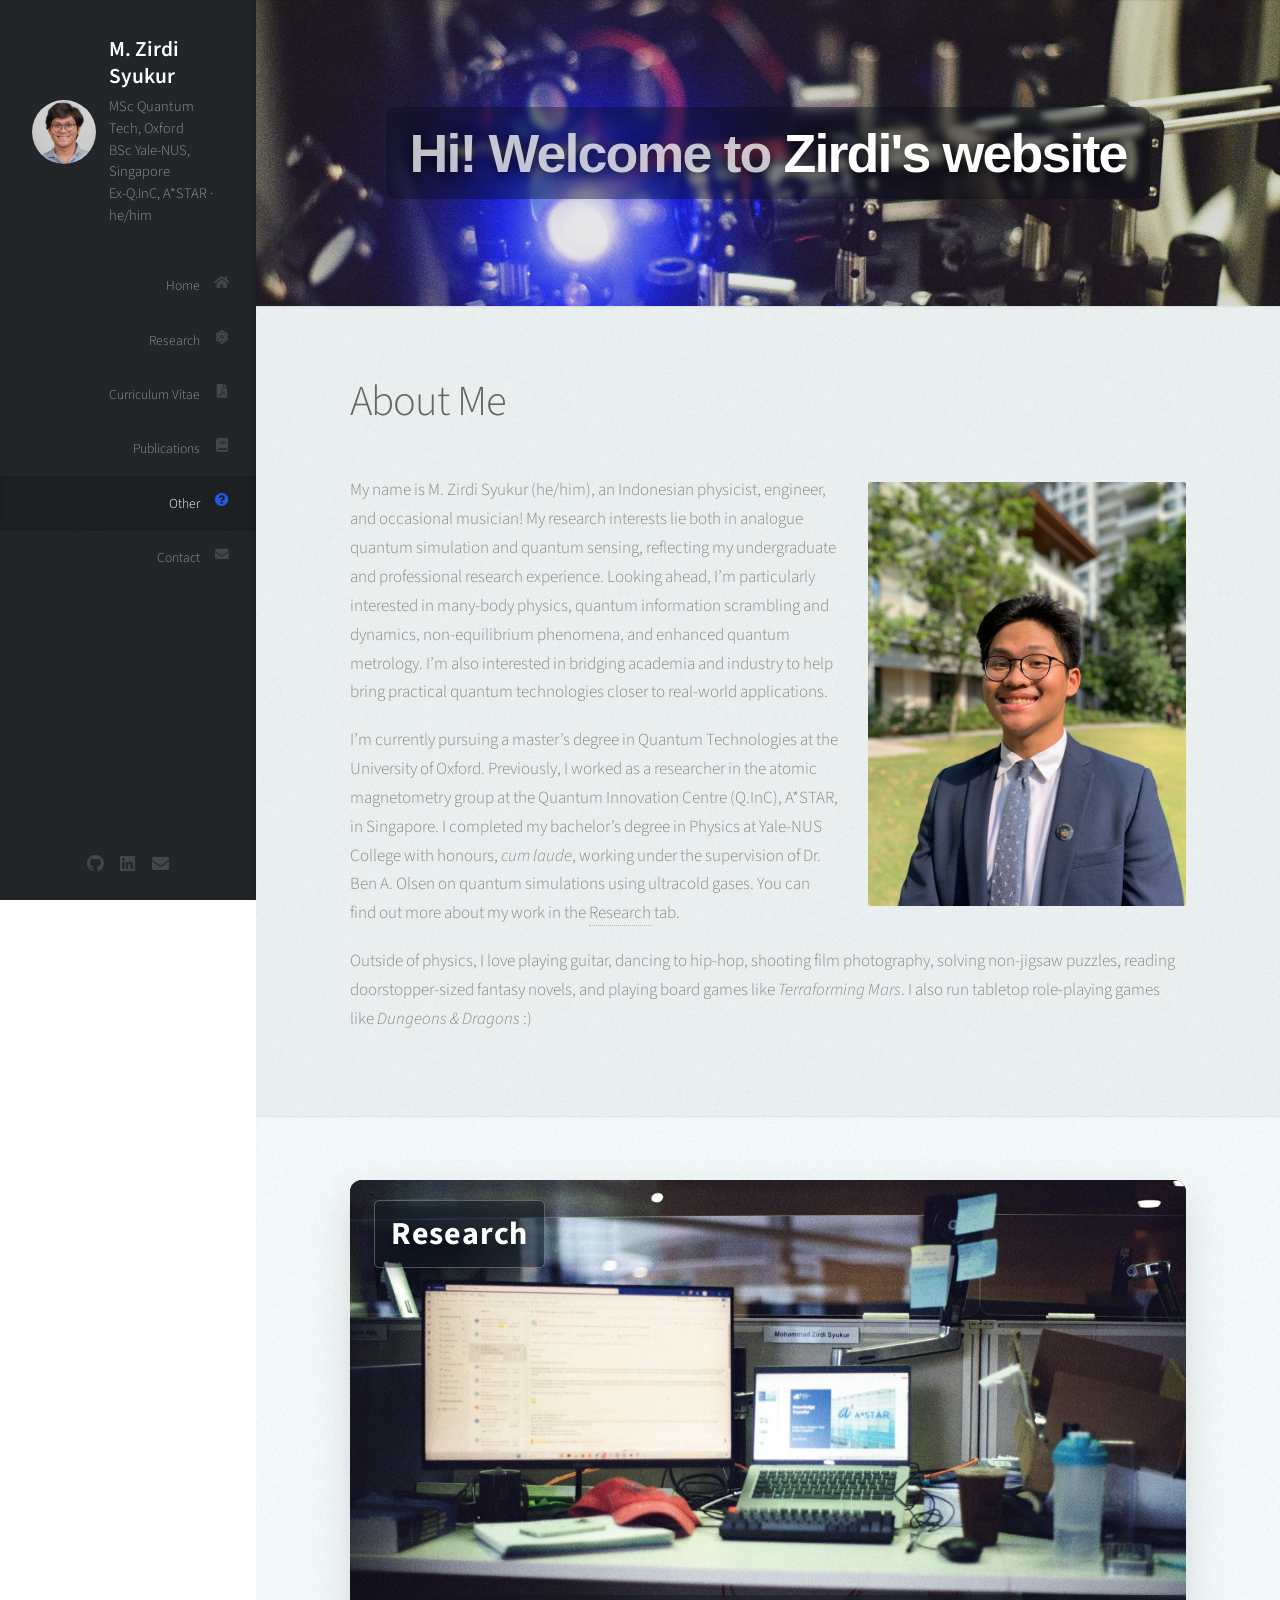
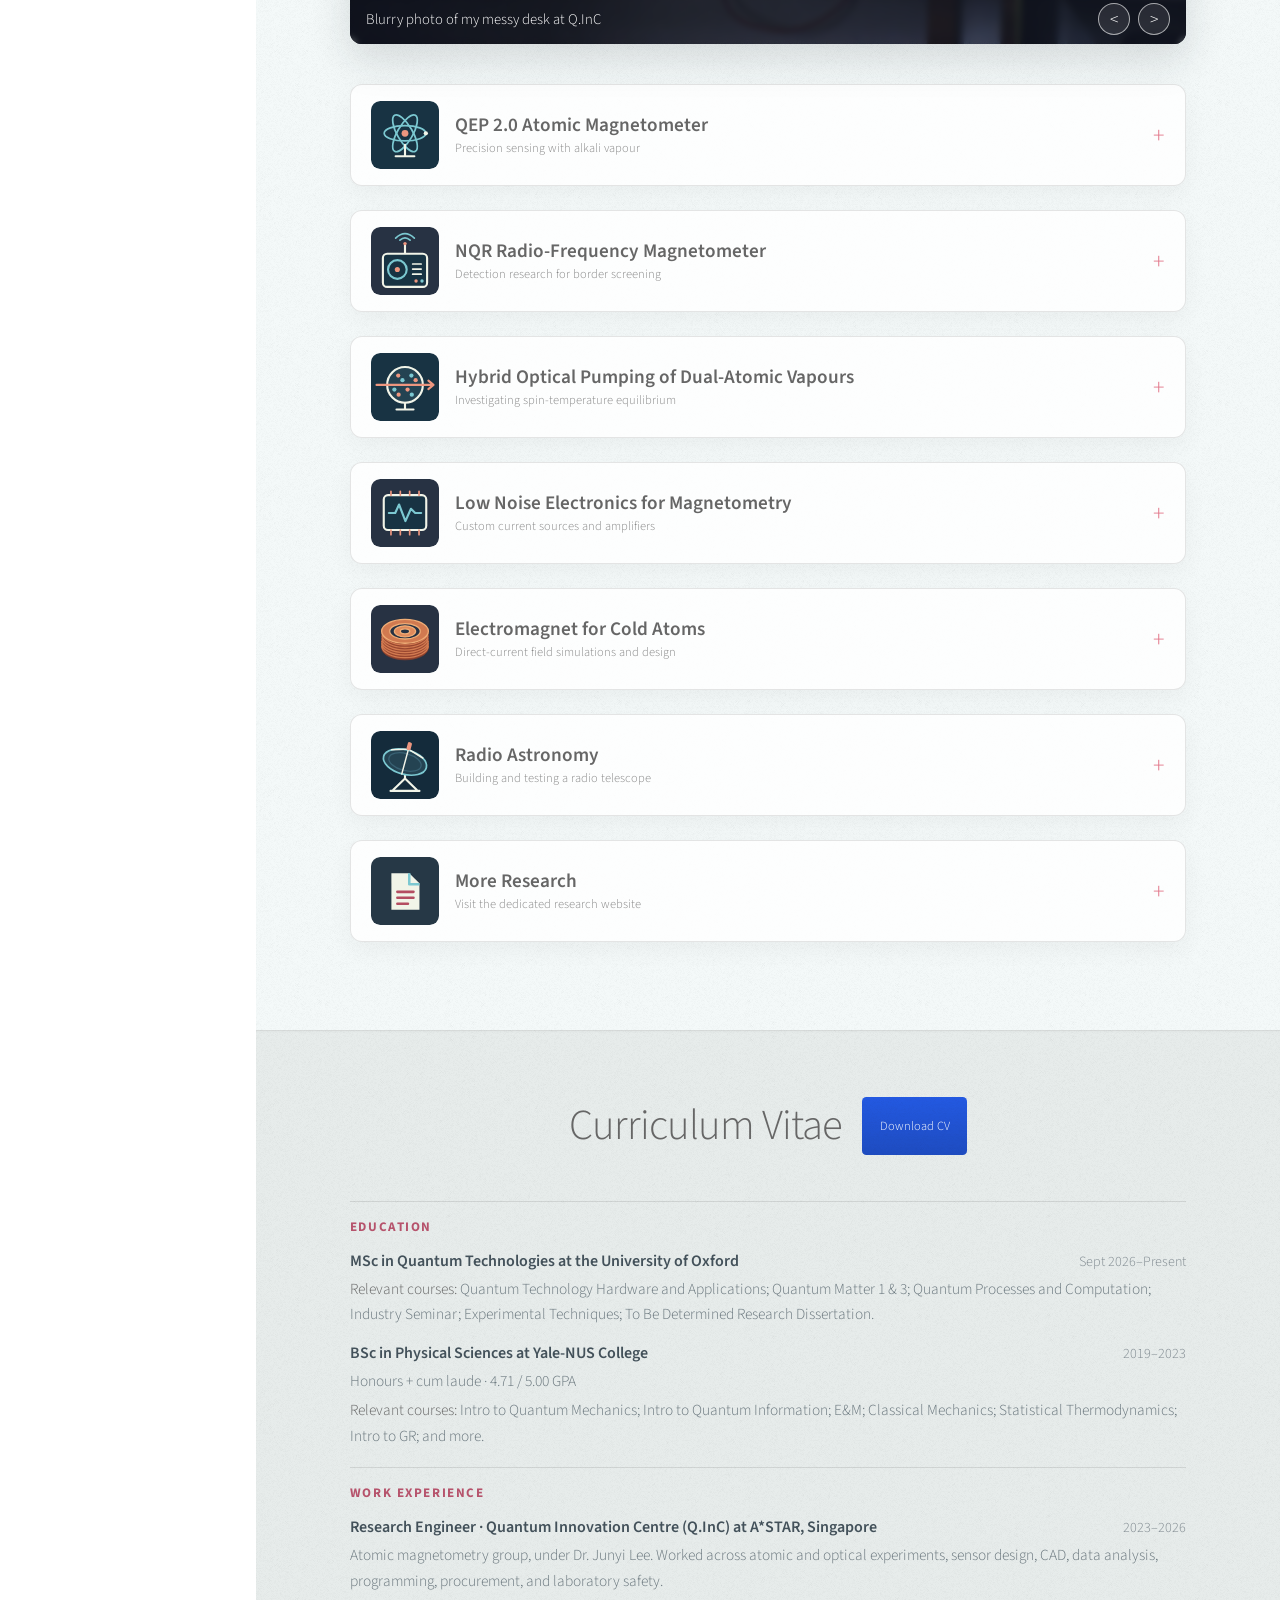
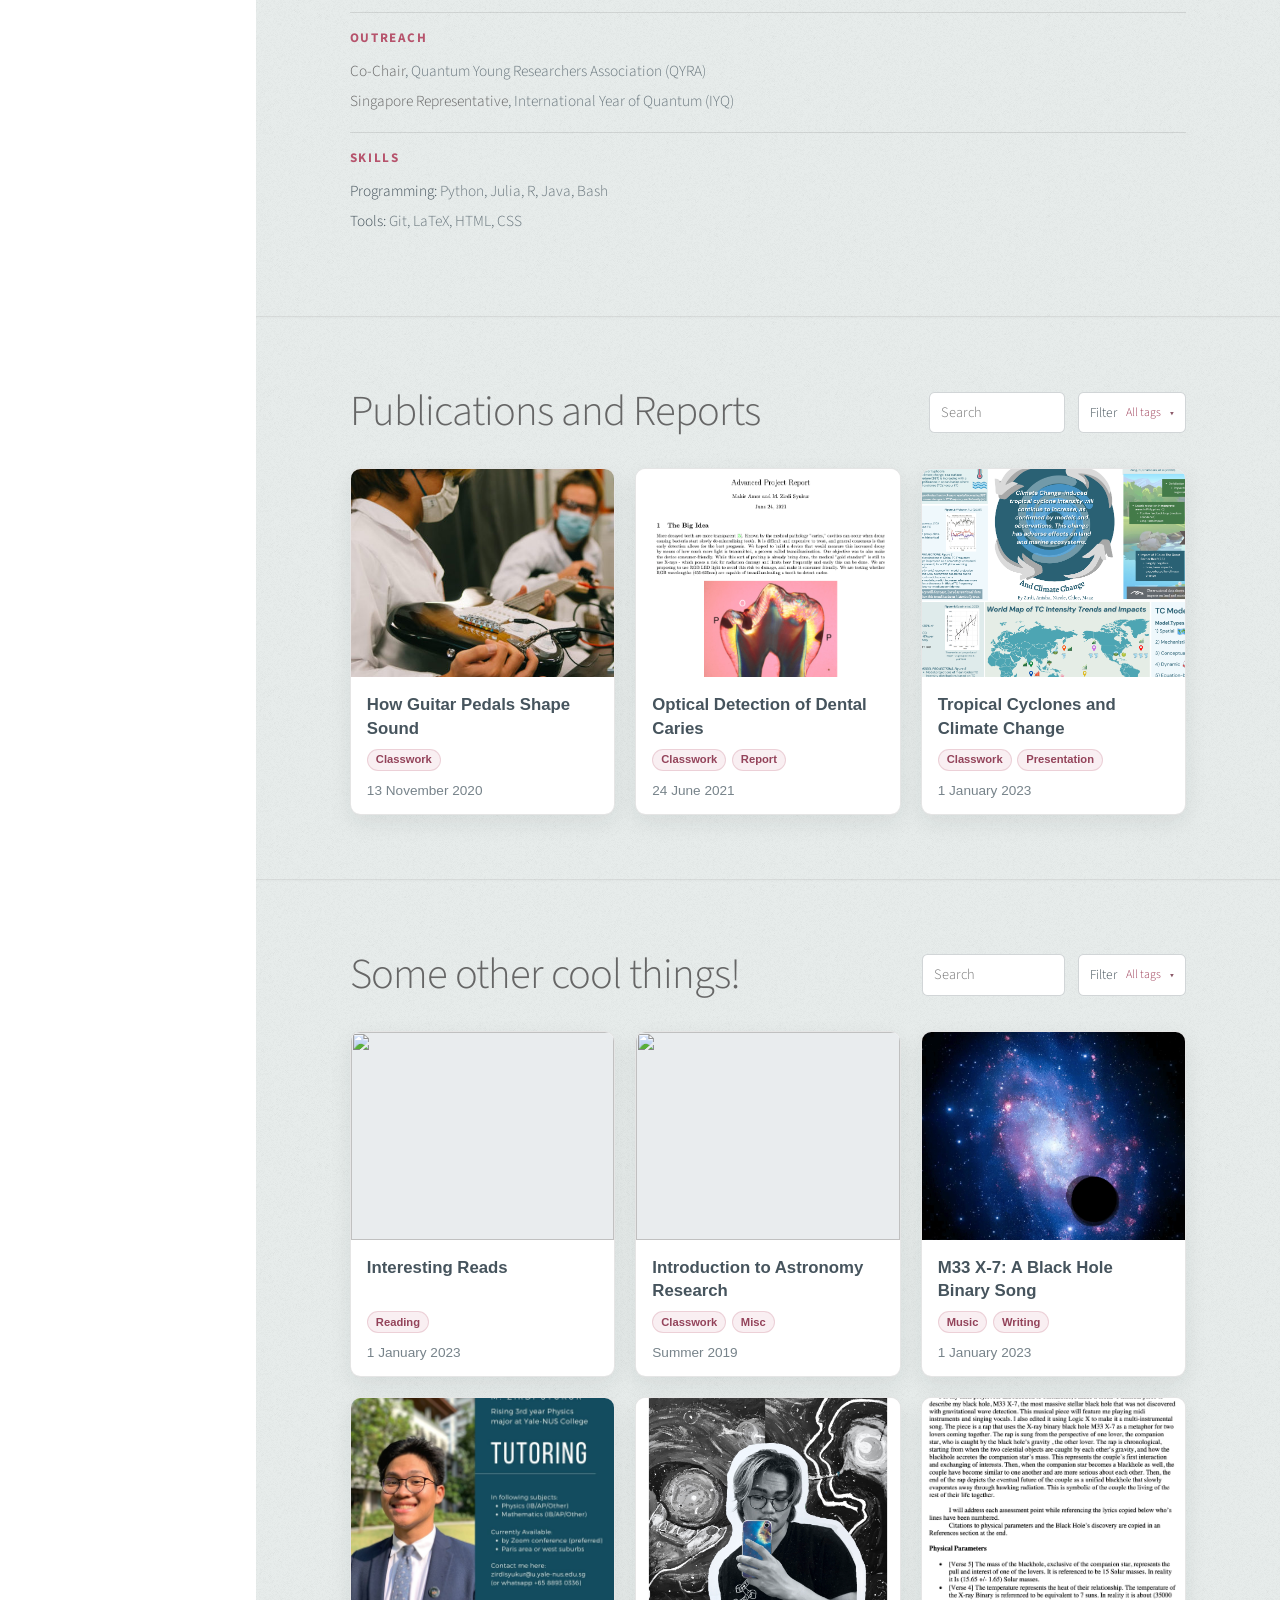
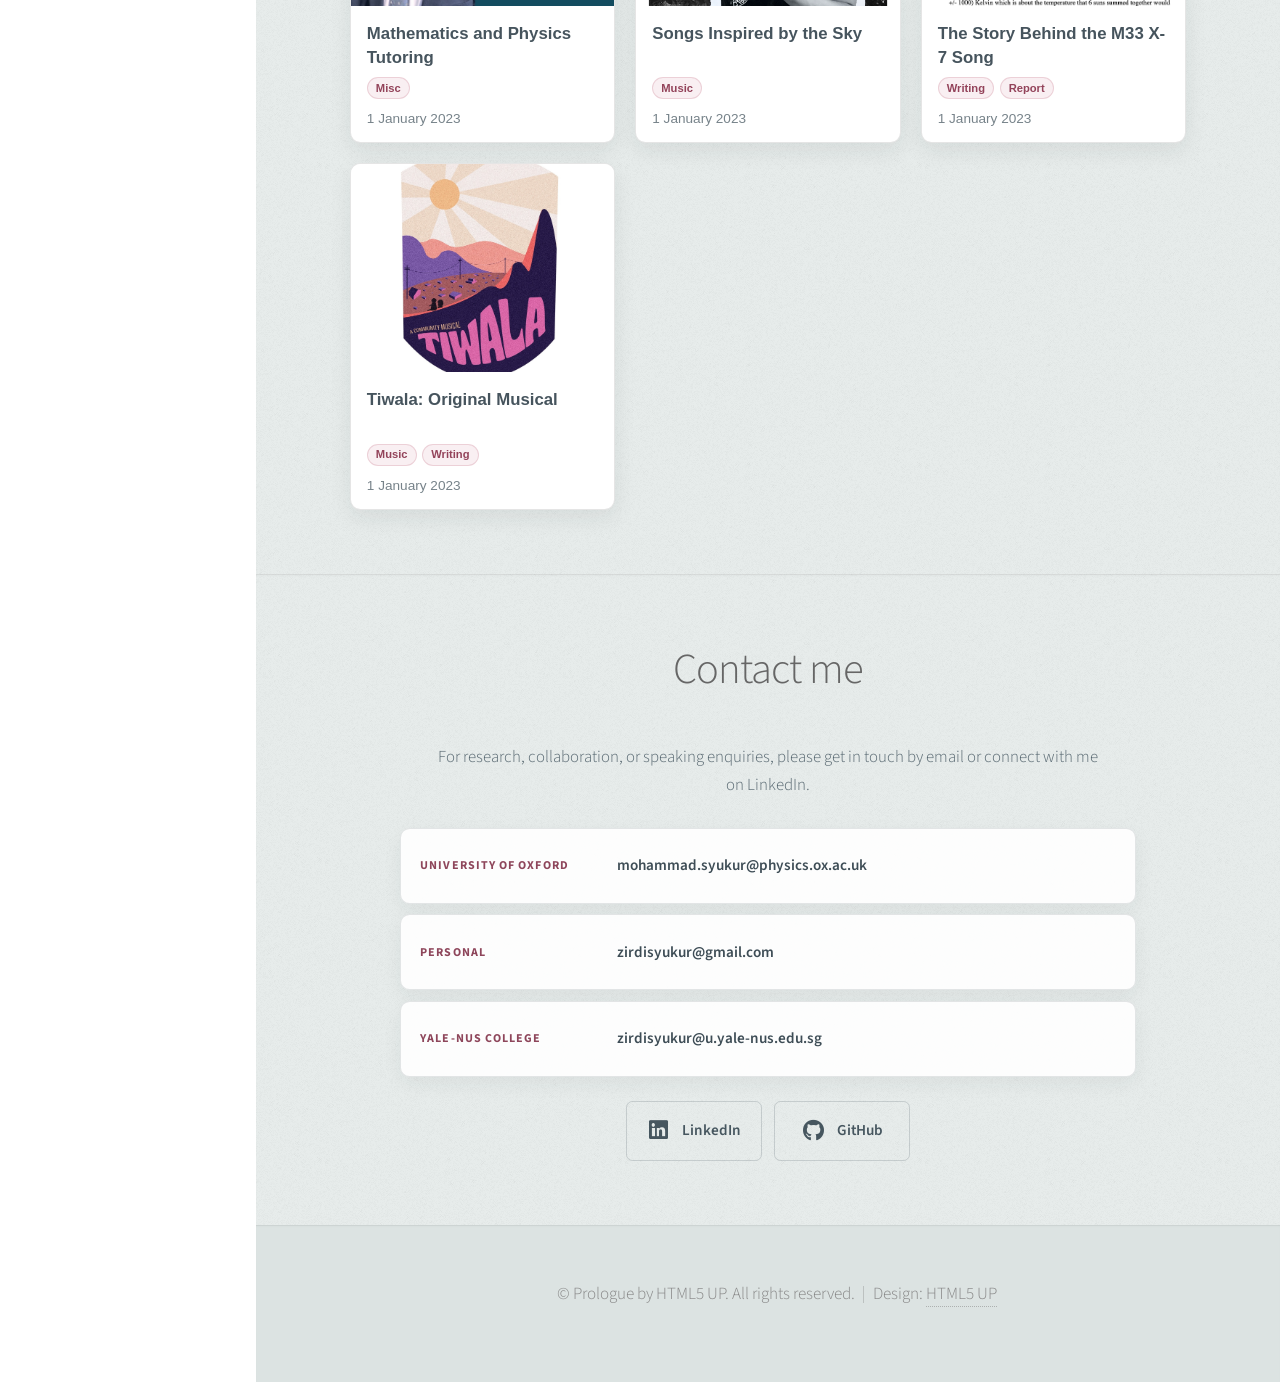
==== commit e7f49e7c: "Organize research portfolio and document magnetometer methods" ====
--- a/index.html
+++ b/index.html
@@ -21,7 +21,7 @@
 					<!-- Logo -->
 						<div id="logo">
 							<div class="profile-summary">
-								<span class="image avatar48"><img src="images/avatar_square.jpeg" alt="Portrait of Zirdi Syukur" /></span>
+								<span class="image avatar48"><img src="images/mzs-profile.png" alt="Portrait of Zirdi Syukur" /></span>
 								<div class="profile-copy">
 									<h1 id="title">M. Zirdi Syukur</h1>
 									<p>MSc Quantum Tech, Oxford<br />BSc Yale-NUS, Singapore<br />Ex-Q.InC, A*STAR · he/him</p>
@@ -42,7 +42,7 @@
 										<li><a href="#low-noise-electronics">Low Noise Electronics for Magnetometry</a></li>
 										<li><a href="#cold-atoms">Electromagnet for Cold Atoms</a></li>
 										<li><a href="#radio-astronomy">Radio Astronomy</a></li>
-										<li><a href="research/index.html">More</a></li>
+										<li><a href="quantum-research-notebook.html">More</a></li>
 									</ul>
 								</li>
 								<li><a href="#CV" id="cv-link"><span class="icon solid fa-file-pdf">Curriculum Vitae</span></a></li>
@@ -56,15 +56,24 @@
 
 				<div class="bottom">
 
-					<!-- Social Icons -->
-						<ul class="icons">
-							<!--<li><a target="_blank" href="https://twitter.com/ZirdiBirdy" class="icon brands fa-twitter"><span class="label">	 Twitter</span></a></li>-->
-							<!--<li><a target="_blank" href="https://www.facebook.com/zirdi.syukur/" class="icon brands fa-facebook-f"><span class="	label">Facebook</span></a></li>-->
-<li><a target="_blank" rel="noopener" href="https://github.com/zirdisyukur" class="icon brands fa-github"><span class="label">Github</span></a></li>
-							<li><a target="_blank" rel="noopener" href="https://www.linkedin.com/in/m-zirdi-syukur-28a2ab1a2/" class="icon brands fa-linkedin"><span class="label">LinkedIn</span></a></li>
-							<li><a href="mailto:mohammad.syukur@physics.ox.ac.uk" class="icon solid fa-envelope"><span class="label">Email</span></a></li>
-						</ul>
-
+					<!-- Social profile links -->
+					<ul class="icons">
+						<li>
+							<a target="_blank" rel="noopener" href="https://github.com/zirdisyukur" class="icon brands fa-github">
+								<span class="label">GitHub</span>
+							</a>
+						</li>
+						<li>
+							<a target="_blank" rel="noopener" href="https://www.linkedin.com/in/m-zirdi-syukur-28a2ab1a2/" class="icon brands fa-linkedin">
+								<span class="label">LinkedIn</span>
+							</a>
+						</li>
+						<li>
+							<a href="mailto:mohammad.syukur@physics.ox.ac.uk" class="icon solid fa-envelope">
+								<span class="label">Email</span>
+							</a>
+						</li>
+					</ul>
 				</div>
 
 			</div>
@@ -94,9 +103,22 @@
 							</header>
 							<div class="about-copy">
 								<img class="about-photo" src="images/avatar.jpeg" alt="Portrait of M. Zirdi Syukur" />
-								<p>My name is M. Zirdi Syukur (he/him), an Indonesian physicist, engineer, and occasional musician! My research interests lie both in analogue quantum simulation and quantum sensing, reflecting my undergraduate and professional research experience. Looking ahead, I’m particularly interested in many-body physics, quantum information scrambling and dynamics, non-equilibrium phenomena, and enhanced quantum metrology. I’m also interested in bridging academia and industry to help bring practical quantum technologies closer to real-world applications.</p>
-								<p>I’m currently pursuing a master’s degree in Quantum Technologies at the University of Oxford. Previously, I worked as a researcher in the atomic magnetometry group at the Quantum Innovation Centre (Q.InC), A*STAR, in Singapore. I completed my bachelor’s degree in Physics at Yale-NUS College with honours, <em>cum laude</em>, working under the supervision of Dr. Ben A. Olsen on quantum simulations using ultracold gases. You can find out more about my work in the <a href="#portfolio">Research</a> tab.</p>
-								<p>Outside of physics, I love playing guitar, dancing to hip-hop, shooting film photography, solving non-jigsaw puzzles, reading doorstopper-sized fantasy novels, playing board games like <em>Terraforming Mars</em>, and running tabletop role-playing games like <em>Dungeons &amp; Dragons</em> :)</p>
+								<p>My name is M. Zirdi Syukur (he/him), an Indonesian physicist, engineer, and occasional musician! My
+									research interests lie both in analogue quantum simulation and quantum sensing, reflecting my
+									undergraduate and professional research experience. Looking ahead, I’m particularly interested in
+									many-body physics, quantum information scrambling and dynamics, non-equilibrium phenomena, and enhanced
+									quantum metrology. I’m also interested in bridging academia and industry to help bring practical
+									quantum technologies closer to real-world applications.</p>
+								<p>I’m currently pursuing a master’s degree in Quantum Technologies at the University of Oxford.
+									Previously, I worked as a researcher in the atomic magnetometry group at the Quantum Innovation Centre
+									(Q.InC), A*STAR, in Singapore. I completed my bachelor’s degree in Physics at Yale-NUS College with
+									honours, <em>cum laude</em>, working under the supervision of Dr. Ben A. Olsen on quantum
+									simulations using ultracold gases. You
+									can find out more about my work in the <a href="#portfolio">Research</a> tab.</p>
+								<p>Outside of physics, I love playing guitar, dancing to hip-hop, shooting film photography, solving
+									non-jigsaw puzzles, reading doorstopper-sized fantasy novels, and playing board games
+									like <em>Terraforming Mars</em>. I also run tabletop role-playing games like
+									<em>Dungeons &amp; Dragons</em> :)</p>
 							</div>
 						</div>
 					</section>
@@ -120,42 +142,106 @@
 								</div>
 							</div>
 
+							<!-- Each research summary links to its standalone project page. -->
 							<details class="research-project" id="atomic-magnetometer">
-								<summary><img class="project-icon" src="images/project-atomic-magnetometer.svg" alt="" /><span><strong>QEP 2.0 Atomic Magnetometer</strong><small>Precision sensing with alkali vapour</small></span></summary>
+								<summary>
+									<img class="project-icon" src="images/project-atomic-magnetometer.svg" alt="" />
+									<span>
+										<strong>QEP 2.0 Atomic Magnetometer</strong>
+										<small>Precision sensing with alkali vapour</small>
+									</span>
+								</summary>
 								<div class="research-project-content">
-									<p>At A*STAR Q.InC, I built and tested a prototypical atomic magnetometer capable of sensing with nearly a part-per-billion signal even within a magnetic field of magnitudes comparable to Earth's field. My work included optical and mechanical design, gradient coils, laser systems, temperature control, and data acquisition and analysis.</p>
-									<p class="project-reference">Related research context: <a target="_blank" rel="noopener" href="https://www.a-star.edu.sg/qinc/research/sensing">A*STAR Q.InC sensing research</a>.</p>
+									<div class="qep-home-overview">
+										<div class="qep-home-copy">
+											<p>At A*STAR Q.InC, I built and tested a prototype potassium-vapour magnetometer capable of sensitivity
+												as low as 10 fT/√Hz on an applied field of about 10 μT, corresponding to an effective
+												signal-to-noise ratio of about one part per billion. The sensor uses potassium atoms in a
+												thermal-vapour cell, with helium buffer gas and nitrogen for quenching. Sensitivity was measured
+												from the spectral density of lock-in-amplified probe-beam polarisation rotation at atomic resonance.
+												Alkali-vapour magnetometers have applications in geomagnetic surveys, fundamental physics, NMR, MRI,
+												and NQR. Low-frequency performance was limited by current-source noise.</p>
+										</div>
+										<figure class="qep-home-photo">
+									<img
+										src="images/qep-magnetometer-shielding-home.png"
+										alt="Close view of the magnetic shield apparatus used for magnetometer characterisation"
+									/>
+									<figcaption>Magnetic shield for magnetometer characterisation.</figcaption>
+								</figure>
+									</div>
+									<a class="button research-read-more" href="research/projects/atomic-magnetometry.html">Read more</a>
 								</div>
 							</details>
 
 							<details class="research-project" id="nqr-magnetometer">
-								<summary><img class="project-icon" src="images/project-nqr.svg" alt="" /><span><strong>NQR Radio-Frequency Magnetometer</strong><small>Detection research for border screening</small></span></summary>
+								<summary>
+									<img class="project-icon" src="images/project-nqr.svg" alt="" />
+									<span>
+										<strong>NQR Radio-Frequency Magnetometer</strong>
+										<small>Detection research for border screening</small>
+									</span>
+								</summary>
 								<div class="research-project-content">
-									<p>I designed optical-pump lasers, optomechanics, electromagnets, and an oven for an NQR-based radio-frequency magnetometer project aimed at detecting unexploded ordnance and crystalline narcotics.</p>
+									<p>I designed optical-pump lasers, optomechanics, electromagnets, and an oven for an NQR-based
+										radio-frequency magnetometer project aimed at detecting unexploded ordnance and crystalline narcotics.</p>
+									<a class="button research-read-more" href="research/projects/nqr-rf-magnetometer.html">Read more</a>
 								</div>
 							</details>
 
 							<details class="research-project" id="hybrid-pumping">
-										<summary><img class="project-icon" src="images/project-hybrid-pumping.svg" alt="" /><span><strong>Hybrid Optical Pumping of Dual-Atomic Vapours</strong><small>Investigating spin-temperature equilibrium</small></span></summary>
+									<summary>
+										<img class="project-icon" src="images/project-hybrid-pumping.svg" alt="" />
+										<span>
+											<strong>Hybrid Optical Pumping of Dual-Atomic Vapours</strong>
+											<small>Investigating spin-temperature equilibrium</small>
+										</span>
+									</summary>
 								<div class="research-project-content">
-									<p>I designed an experiment to investigate and test common assumptions made about spin-temperature equilibrium in hybrid alkali-vapour cells. In this project, we investigated the technique of hybrid pumping, which often increases the uniformity and sensitivity of atomic sensors; in particular, we wanted to experimentally observe how the efficiency of the technique diminishes beyond a certain ratio of densities within a hybrid vapour cell. The longer term goal is to improve vapour-cell uniformity and support more sensitive atomic magnetometers.</p>
+									<p>I designed an experiment to investigate and test common assumptions made about spin-temperature
+										equilibrium in hybrid alkali-vapour cells. In this project, we investigated the technique of hybrid
+										pumping, which often increases the uniformity and sensitivity of atomic sensors; in particular, we
+										wanted to experimentally observe how the efficiency of the technique diminishes beyond a certain ratio
+										of densities within a hybrid vapour cell. The longer term goal is to improve vapour-cell uniformity
+										and support more sensitive atomic magnetometers.</p>
+									<a class="button research-read-more" href="research/projects/hybrid-optical-pumping.html">Read more</a>
 								</div>
 							</details>
 
 							<details class="research-project" id="low-noise-electronics">
-								<summary><img class="project-icon" src="images/project-low-noise.svg" alt="" /><span><strong>Low Noise Electronics for Magnetometry</strong><small>Custom current sources and amplifiers</small></span></summary>
+								<summary>
+									<img class="project-icon" src="images/project-low-noise.svg" alt="" />
+									<span>
+										<strong>Low Noise Electronics for Magnetometry</strong>
+										<small>Custom current sources and amplifiers</small>
+									</span>
+								</summary>
 								<div class="research-project-content">
-									<p>I built low-noise current sources and amplifiers to provide stable references for magnetometry experiments. Their radio-frequency noise performance was comparable to commercial instruments, including products that were difficult to obtain.</p>
-									<p class="project-reference">Related research context: <a target="_blank" rel="noopener" href="https://www.a-star.edu.sg/qinc/research/sensing">A*STAR Q.InC sensing research</a>.</p>
+									<p>I built low-noise current sources and amplifiers to provide stable references for magnetometry
+										experiments. Their radio-frequency noise performance was comparable to commercial instruments,
+										including products that were difficult to obtain.</p>
+									<a class="button research-read-more" href="research/projects/low-noise-magnetometry-electronics.html">Read more</a>
 								</div>
 							</details>
 
 							<details class="research-project" id="cold-atoms">
-								<summary><img class="project-icon" src="images/project-magnet.svg" alt="" /><span><strong>Electromagnet for Cold Atoms</strong><small>Direct-current field simulations and design</small></span></summary>
+								<summary>
+									<img class="project-icon" src="images/project-magnet.svg" alt="" />
+									<span>
+										<strong>Electromagnet for Cold Atoms</strong>
+										<small>Direct-current field simulations and design</small>
+									</span>
+								</summary>
 								<div class="research-project-content">
 
-							<p>This undergraduate research project and my senior-year thesis at Yale-NUS College explored a Bitter-type bias-curvature electromagnet for ultracold lithium-6 experiments. The bias coils provide the strong magnetic field that tunes atom interactions, while the smaller curvature coils shape the field profile and can compensate its curvature. I used finite-element simulations to compare coil designs, then fabricated prototype coils and measured their magnetic-field profiles. These measurements supported a model of a strong, near-zero-curvature field, while full-power operation and the magnet’s cooling performance remained to be demonstrated.</p>
-									<p class="project-reference">Theoretical motivation: <a target="_blank" rel="noopener" href="https://doi.org/10.1126/sciadv.aax1568">“Observation of a transition between dynamical phases in a quantum degenerate Fermi gas” by Smale et al.</a>. Thesis supervisor: <a target="_blank" rel="noopener" href="https://olsenlab.science/index.html">Dr. Ben A. Olsen (Olsen Lab)</a>.</p>
+							<p>This undergraduate research project and my senior-year thesis at Yale-NUS College explored a Bitter-type
+								bias-curvature electromagnet for ultracold lithium-6 experiments. The bias coils provide the strong
+								magnetic field that tunes atom interactions, while the smaller curvature coils shape the field profile
+								and can compensate its curvature. I used finite-element simulations to compare coil designs, then
+								fabricated prototype coils and measured their magnetic-field profiles. These measurements supported a
+								model of a strong, near-zero-curvature field, while full-power operation and the magnet’s cooling
+								performance remained to be demonstrated.</p>
+									<a class="button research-read-more" href="research/projects/cold-atom-electromagnet.html">Read more</a>
 							<a class="button research-paper-button" href="electromagnet-capstone.pdf" download>Download Paper</a>
 
 							<div class = "row">
@@ -175,22 +261,32 @@
 										</header>
 									</article>
 									<article class = "item">
-										<a target="_blank" href="https://www.researchgate.net/publication/258250430_Efficient_continuous-duty_Bitter-type_electromagnets_for_cold_atom_experiments" class="image fit"><img src="images/bitterType.gif" alt="" /></a>
+																			<a
+										target="_blank"
+										href="https://www.researchgate.net/publication/258250430_Efficient_continuous-duty_Bitter-type_electromagnets_for_cold_atom_experiments"
+										class="image fit"
+									><img src="images/bitterType.gif" alt="" /></a>
 										<header>
 											<h3>Read about bitter-type electromagnets</h3>
 										</header>
 									</article>
 								</div>
 								<article class="item">
-									<a target="_blank" href="images/electromagnet-coil-assembly.png" class="image fit"><img src="images/electromagnet-coil-assembly.png" alt="Curvature coil copper layers shown during assembly" /></a>
+									<a target="_blank" href="images/electromagnet-coil-assembly.png" class="image fit">
+										<img src="images/electromagnet-coil-assembly.png" alt="Curvature coil copper layers shown during assembly" />
+									</a>
 									<header><h3>Assembling the curvature-coil stack</h3></header>
 								</article>
 								<article class="item">
-									<a target="_blank" href="images/electromagnet-field-measurement.png" class="image fit"><img src="images/electromagnet-field-measurement.png" alt="Magnetometer and curvature coil arranged for axial field measurements" /></a>
+									<a target="_blank" href="images/electromagnet-field-measurement.png" class="image fit">
+										<img src="images/electromagnet-field-measurement.png" alt="Magnetometer and curvature coil arranged for axial field measurements" />
+									</a>
 									<header><h3>Measuring the axial field profile</h3></header>
 								</article>
 								<article class="item">
-									<a target="_blank" href="images/electromagnet-bias-curvature-profile.png" class="image fit"><img src="images/electromagnet-bias-curvature-profile.png" alt="Modelled bias-curvature field profile with near-zero curvature at the centre" /></a>
+									<a target="_blank" href="images/electromagnet-bias-curvature-profile.png" class="image fit">
+										<img src="images/electromagnet-bias-curvature-profile.png" alt="Modelled bias-curvature field profile with near-zero curvature at the centre" />
+									</a>
 									<header><h3>Modelled 832 G near-zero-curvature profile</h3></header>
 								</article>
 							</div>
@@ -198,20 +294,33 @@
 							</details>
 
 							<details class="research-project" id="radio-astronomy">
-								<summary><img class="project-icon" src="images/project-radio.svg" alt="" /><span><strong>Radio Astronomy</strong><small>Building and testing a radio telescope</small></span></summary>
+								<summary>
+									<img class="project-icon" src="images/project-radio.svg" alt="" />
+									<span>
+										<strong>Radio Astronomy</strong>
+										<small>Building and testing a radio telescope</small>
+									</span>
+								</summary>
 								<div class="research-project-content">
 
-										<p>This was an undergraduate summer research experience. One of the most important wavelengths for research in radio astronomy is 21cm. Galaxies are filled with neutral atomic hydrogen gas that emits strongly at this wavelength,
+									<p>This was an undergraduate summer research experience. One of the most important wavelengths for
+										research in radio astronomy is 21cm. Galaxies are filled with neutral atomic hydrogen gas that emits
+										strongly at this wavelength,
 								making it an invaluable tool for research on nearby galaxies' structures, dynamics, and star formation rates. This wavelength is protected by international agreements
 								but some countries are more zealous spectrum protectors than others. In this project, I make improvements to a small, portable, feed-horn style radio telescope
 								in order to characterize the radio frequency interference (RFI) environment in Singapore near 21cm and to determine whether it would be useful to build a larger
 								telescope on the Yale-NUS campus for teaching purposes in the future. Click here to download my presentation on the research</p>
+									<a class="button research-read-more" href="research/projects/radio-astronomy.html">Read more</a>
 									<a target="_blank" href="telescopePresentation.pptx" download class="button">Download Presentation</a>
 
 							<div class = "row">
 								<div class = "col-6">
 									<article class = "item">
-										<a target="_blank" href="https://www.linkedin.com/posts/yale-nus-college_over-the-semester-break-mohammad-zirdi-syukur-activity-6712178714014310400-nzZl" class="image fit"><img src="images/telescopeselfie.jpeg" alt="" /></a>
+																			<a
+										target="_blank"
+										href="https://www.linkedin.com/posts/yale-nus-college_over-the-semester-break-mohammad-zirdi-syukur-activity-6712178714014310400-nzZl"
+										class="image fit"
+									><img src="images/telescopeselfie.jpeg" alt="" /></a>
 										<header>
 											<h3>The Constructed Radio Telescope</h3>
 										</header>
@@ -225,7 +334,13 @@
 										</header>
 									</article>
 									<article class = "item">
-										<a target="_blank" href="https://www.haystack.mit.edu/edu/pcr/Data/pdf/Hydrogen%2021-cm%20Emission%20line-final.pdf" class="image fit"><img src="images/milky_way.jpg" alt="" /></a>
+										<a
+										target="_blank"
+										href="https://www.haystack.mit.edu/edu/pcr/Data/pdf/Hydrogen%2021-cm%20Emission%20line-final.pdf"
+										class="image fit"
+									>
+										<img src="images/milky_way.jpg" alt="" />
+									</a>
 										<header>
 											<h3>Read about 21-cm Radiation</h3>
 										</header>
@@ -236,10 +351,16 @@
 							</details>
 
 							<details class="research-project research-more" id="research-more">
-								<summary><img class="project-icon" src="images/project-more.svg" alt="" /><span><strong>More Research</strong><small>Visit the dedicated research website</small></span></summary>
+								<summary>
+									<img class="project-icon" src="images/project-more.svg" alt="" />
+									<span>
+										<strong>More Research</strong>
+										<small>Visit the dedicated research website</small>
+									</span>
+								</summary>
 								<div class="research-project-content">
 									<p>Explore a broader overview of my research interests, selected projects, and future work in quantum technologies.</p>
-									<a class="button research-more-button" href="research/index.html">Visit the research website</a>
+									<a class="button research-more-button" href="quantum-research-notebook.html">Visit the research website</a>
 								</div>
 							</details>
 							<!--
@@ -305,19 +426,22 @@
 									<h3>Education</h3>
 									<div class="cv-entry">
 										<div class="cv-entry-heading"><strong>MSc in Quantum Technologies at the University of Oxford</strong><span>Sept 2026–Present</span></div>
-										<p><strong>Relevant courses:</strong> Quantum Technology Hardware and Applications; Quantum Matter 1 &amp; 3; Quantum Processes and Computation; Industry Seminar; Experimental Techniques; To Be Determined Research Dissertation.</p>
+										<p><strong>Relevant courses:</strong> Quantum Technology Hardware and Applications; Quantum Matter 1 &amp; 3; Quantum Processes and
+											Computation; Industry Seminar; Experimental Techniques; To Be Determined Research Dissertation.</p>
 									</div>
 									<div class="cv-entry">
 										<div class="cv-entry-heading"><strong>BSc in Physical Sciences at Yale-NUS College</strong><span>2019–2023</span></div>
 										<p>Honours + cum laude · 4.71 / 5.00 GPA</p>
-										<p><strong>Relevant courses:</strong> Intro to Quantum Mechanics; Intro to Quantum Information; E&amp;M; Classical Mechanics; Statistical Thermodynamics; Intro to GR; and more.</p>
+										<p><strong>Relevant courses:</strong> Intro to Quantum Mechanics; Intro to Quantum Information; E&amp;M; Classical Mechanics; Statistical
+											Thermodynamics; Intro to GR; and more.</p>
 									</div>
 								</section>
 								<section class="cv-group">
 									<h3>Work Experience</h3>
 									<div class="cv-entry">
 										<div class="cv-entry-heading"><strong>Research Engineer · Quantum Innovation Centre (Q.InC) at A*STAR, Singapore</strong><span>2023–2026</span></div>
-										<p>Atomic magnetometry group, under Dr. Junyi Lee. Worked across atomic and optical experiments, sensor design, CAD, data analysis, programming, procurement, and laboratory safety.</p>
+										<p>Atomic magnetometry group, under Dr. Junyi Lee. Worked across atomic and optical experiments, sensor
+											design, CAD, data analysis, programming, procurement, and laboratory safety.</p>
 									</div>
 								</section>
 								<section class="cv-group">
@@ -343,7 +467,9 @@
 								<h2>Publications and Reports</h2>
 								<div class="catalogue-toolbar" data-catalogue-filter="publications">
 									<input class="catalogue-search" type="search" placeholder="Search" aria-label="Search publications and reports" />
-									<details class="catalogue-tag-dropdown"><summary>Filter <span class="catalogue-selected-count">All tags</span></summary><div class="catalogue-tags">
+									<details class="catalogue-tag-dropdown">
+									<summary>Filter <span class="catalogue-selected-count">All tags</span></summary>
+									<div class="catalogue-tags">
 										<label><input type="checkbox" value="Classwork" /> Classwork</label>
 										<label><input type="checkbox" value="Peer-reviewed" /> Peer-reviewed</label>
 										<label><input type="checkbox" value="Presentation" /> Presentation</label>
@@ -358,20 +484,58 @@
 							</div>
 
 							<div class="publications-grid catalogue-grid" data-catalogue="publications">
-								<button type="button" class="publication-tile catalogue-card" data-group="publications" data-title="Optical Detection of Dental Caries" data-description="Final experiment report on probing dental caries using light spectroscopy for Experimental Methods Class." data-date="2021-06-24" data-date-label="24 June 2021" data-media="teethProbeProject.pdf" data-kind="pdf" data-tags="Classwork,Report">
-									<img src="images/teethProbeProject.png" alt="" />
-									<span class="publication-tile-title">Optical Detection of Dental Caries</span><span class="publication-tile-tags"></span>
-									<time datetime="2021-06-24">24 June 2021</time>
-								</button>
-								<button type="button" class="publication-tile catalogue-card" data-group="publications" data-title="How Guitar Pedals Shape Sound" data-description="A short report for the Physics of Electric Guitar class describing how guitar pedals change the waveform of guitar sounds." data-date="2020-11-13" data-date-label="13 November 2020" data-media="reports/lab-4-effects-preview.pdf" data-original-url="Lab 4 Effects.docx" data-original-label="Download DOCX" data-kind="pdf" data-tags="Classwork">
-									<img src="images/guitar.jpeg" alt="" />
-									<span class="publication-tile-title">How Guitar Pedals Shape Sound</span><span class="publication-tile-tags"></span>
-									<time datetime="2020-11-13">13 November 2020</time>
-								</button>
-								<button type="button" class="publication-tile catalogue-card" data-group="publications" data-title="Tropical Cyclones and Climate Change" data-description="Infographic with data-backed claims that climate change-induced tropical cyclone intensities will increase, having adverse effects on many ecosystems." data-date="2023-01-01" data-date-label="1 January 2023" data-media="SI2 Team Poster.png" data-kind="image" data-tags="Classwork,Presentation">
-									<img src="images/SI2 Team Poster copy.png" alt="" />
-									<span class="publication-tile-title">Tropical Cyclones and Climate Change</span><span class="publication-tile-tags"></span>
-									<time datetime="2023-01-01">1 January 2023</time>
+								<button
+									type="button"
+									class="publication-tile catalogue-card"
+									data-group="publications"
+									data-title="Optical Detection of Dental Caries"
+									data-description="Final experiment report on probing dental caries using light spectroscopy for Experimental
+											Methods Class."
+									data-date="2021-06-24"
+									data-date-label="24 June 2021"
+									data-media="teethProbeProject.pdf"
+									data-kind="pdf"
+									data-tags="Classwork,Report"
+								><img src="images/teethProbeProject.png" alt="" />
+<span class="publication-tile-title">Optical Detection of Dental Caries</span>
+<span class="publication-tile-tags"></span>
+<time datetime="2021-06-24">24 June 2021</time>
+								</button>
+								<button
+									type="button"
+									class="publication-tile catalogue-card"
+									data-group="publications"
+									data-title="How Guitar Pedals Shape Sound"
+									data-description="A short report for the Physics of Electric Guitar class describing how guitar pedals change
+											the waveform of guitar sounds."
+									data-date="2020-11-13"
+									data-date-label="13 November 2020"
+									data-media="reports/lab-4-effects-preview.pdf"
+									data-original-url="Lab 4 Effects.docx"
+									data-original-label="Download DOCX"
+									data-kind="pdf"
+									data-tags="Classwork"
+								><img src="images/guitar.jpeg" alt="" />
+<span class="publication-tile-title">How Guitar Pedals Shape Sound</span>
+<span class="publication-tile-tags"></span>
+<time datetime="2020-11-13">13 November 2020</time>
+								</button>
+								<button
+									type="button"
+									class="publication-tile catalogue-card"
+									data-group="publications"
+									data-title="Tropical Cyclones and Climate Change"
+									data-description="Infographic with data-backed claims that climate change-induced tropical cyclone intensities
+											will increase, having adverse effects on many ecosystems."
+									data-date="2023-01-01"
+									data-date-label="1 January 2023"
+									data-media="SI2 Team Poster.png"
+									data-kind="image"
+									data-tags="Classwork,Presentation"
+								><img src="images/SI2 Team Poster copy.png" alt="" />
+<span class="publication-tile-title">Tropical Cyclones and Climate Change</span>
+<span class="publication-tile-tags"></span>
+<time datetime="2023-01-01">1 January 2023</time>
 								</button>
 							</div>
 							<p class="catalogue-empty" data-catalogue-empty="publications" hidden>No search results... yet :D</p>
@@ -396,7 +560,7 @@
 							</div>
 						</div>
 					</dialog>
-				<!-- other -->
+				<!-- Other interests catalogue -->
 					<section id="other" class="four">
 						<div class="container">
 
@@ -404,7 +568,9 @@
 								<h2>Some other cool things!</h2>
 								<div class="catalogue-toolbar" data-catalogue-filter="other">
 									<input class="catalogue-search" type="search" placeholder="Search" aria-label="Search other things" />
-									<details class="catalogue-tag-dropdown"><summary>Filter <span class="catalogue-selected-count">All tags</span></summary><div class="catalogue-tags">
+									<details class="catalogue-tag-dropdown">
+									<summary>Filter <span class="catalogue-selected-count">All tags</span></summary>
+									<div class="catalogue-tags">
 										<label><input type="checkbox" value="Classwork" /> Classwork</label>
 										<label><input type="checkbox" value="Presentation" /> Presentation</label>
 										<label><input type="checkbox" value="Report" /> Report</label>
@@ -422,26 +588,132 @@
 							</div>
 
 							<div class="publications-grid catalogue-grid" data-catalogue="other">
-								<button type="button" class="publication-tile catalogue-card" data-group="other" data-title="Mathematics and Physics Tutoring" data-description="I am available for private tutoring in mathematics and physics!" data-date="2023-01-01" data-date-label="1 January 2023" data-media="images/tutor.jpeg" data-original-url="images/tutor.jpeg" data-original-label="View image" data-kind="image" data-tags="Misc">
-									<img src="images/tutor.jpeg" alt="" /><span class="publication-tile-title">Mathematics and Physics Tutoring</span><span class="publication-tile-tags"></span><time datetime="2023-01-01">1 January 2023</time>
-								</button>
-								<button type="button" class="publication-tile catalogue-card" data-group="other" data-title="Songs Inspired by the Sky" data-description="My first EP with songs that draw inspiration from the sky." data-date="2023-01-01" data-date-label="1 January 2023" data-media="images/EP.JPG" data-original-url="https://open.spotify.com/artist/55gI9Vfk3VYOqEmhaMI4pN?si=RBOCtjwYSPK2E2aNdOGmAw&amp;dl_branch=1" data-original-label="Listen on Spotify" data-kind="image" data-tags="Music">
-									<img src="images/EP.JPG" alt="" /><span class="publication-tile-title">Songs Inspired by the Sky</span><span class="publication-tile-tags"></span><time datetime="2023-01-01">1 January 2023</time>
-								</button>
-								<button type="button" class="publication-tile catalogue-card" data-group="other" data-title="Interesting Reads" data-description="Interesting reads!" data-date="2023-01-01" data-date-label="1 January 2023" data-media="images/goodReads.png" data-original-url="images/goodReads.png" data-original-label="View image" data-kind="image" data-tags="Reading">
-									<img src="images/goodReads.png" alt="" /><span class="publication-tile-title">Interesting Reads</span><span class="publication-tile-tags"></span><time datetime="2023-01-01">1 January 2023</time>
-								</button>
-								<button type="button" class="publication-tile catalogue-card" data-group="other" data-title="Tiwala: Original Musical" data-description="An original musical made by friends, for which I produced some songs." data-date="2023-01-01" data-date-label="1 January 2023" data-media="images/tiwala.jpeg" data-original-url="https://www.facebook.com/tiwala.productions" data-original-label="Visit Tiwala Productions" data-kind="image" data-tags="Music,Writing">
-									<img src="images/tiwala.jpeg" alt="" /><span class="publication-tile-title">Tiwala: Original Musical</span><span class="publication-tile-tags"></span><time datetime="2023-01-01">1 January 2023</time>
-								</button>
-								<button type="button" class="publication-tile catalogue-card" data-group="other" data-title="Introduction to Astronomy Research" data-description="An introduction to astronomy course I took with a Berkeley professor in summer 2019." data-date="2019-06-01" data-date-label="Summer 2019" data-media="images/telescope.png" data-original-url="https://github.com/howardisaacson/Introduction-to-Astronomy-Research-2018" data-original-label="View course materials" data-kind="image" data-tags="Classwork,Misc">
-									<img src="images/telescope.png" alt="" /><span class="publication-tile-title">Introduction to Astronomy Research</span><span class="publication-tile-tags"></span><time datetime="2019-06-01">Summer 2019</time>
-								</button>
-								<button type="button" class="publication-tile catalogue-card" data-group="other" data-title="M33 X-7: A Black Hole Binary Song" data-description="My song about the M33 X-7 black hole binary (and other music)." data-date="2023-01-01" data-date-label="1 January 2023" data-media="https://www.youtube-nocookie.com/embed/AeVQ3rC1Xdw" data-original-url="https://youtu.be/AeVQ3rC1Xdw" data-original-label="Watch on YouTube" data-kind="video" data-tags="Music,Writing">
-									<img src="images/m33song.png" alt="" /><span class="publication-tile-title">M33 X-7: A Black Hole Binary Song</span><span class="publication-tile-tags"></span><time datetime="2023-01-01">1 January 2023</time>
-								</button>
-								<button type="button" class="publication-tile catalogue-card" data-group="other" data-title="The Story Behind the M33 X-7 Song" data-description="An explanation of the song's symbolism, which characterizes the black hole's parameters and behaviour." data-date="2023-01-01" data-date-label="1 January 2023" data-media="m33x7BH.pdf" data-original-url="m33x7BH.pdf" data-original-label="Download PDF" data-kind="pdf" data-tags="Writing,Report">
-									<img src="images/m33expl.png" alt="" /><span class="publication-tile-title">The Story Behind the M33 X-7 Song</span><span class="publication-tile-tags"></span><time datetime="2023-01-01">1 January 2023</time>
+								<button
+									type="button"
+									class="publication-tile catalogue-card"
+									data-group="other"
+									data-title="Mathematics and Physics Tutoring"
+									data-description="I am available for private tutoring in mathematics and physics!"
+									data-date="2023-01-01"
+									data-date-label="1 January 2023"
+									data-media="images/tutor.jpeg"
+									data-original-url="images/tutor.jpeg"
+									data-original-label="View image"
+									data-kind="image"
+									data-tags="Misc"
+								><img src="images/tutor.jpeg" alt="" />
+<span class="publication-tile-title">Mathematics and Physics Tutoring</span>
+<span class="publication-tile-tags"></span>
+<time datetime="2023-01-01">1 January 2023</time>
+								</button>
+								<button
+									type="button"
+									class="publication-tile catalogue-card"
+									data-group="other"
+									data-title="Songs Inspired by the Sky"
+									data-description="My first EP with songs that draw inspiration from the sky."
+									data-date="2023-01-01"
+									data-date-label="1 January 2023"
+									data-media="images/EP.JPG"
+									data-original-url="https://open.spotify.com/artist/55gI9Vfk3VYOqEmhaMI4pN?si=RBOCtjwYSPK2E2aNdOGmAw&amp;dl_branch=1"
+									data-original-label="Listen on Spotify"
+									data-kind="image"
+									data-tags="Music"
+								><img src="images/EP.JPG" alt="" />
+<span class="publication-tile-title">Songs Inspired by the Sky</span>
+<span class="publication-tile-tags"></span>
+<time datetime="2023-01-01">1 January 2023</time>
+								</button>
+								<button
+									type="button"
+									class="publication-tile catalogue-card"
+									data-group="other"
+									data-title="Interesting Reads"
+									data-description="Interesting reads!"
+									data-date="2023-01-01"
+									data-date-label="1 January 2023"
+									data-media="images/goodReads.png"
+									data-original-url="images/goodReads.png"
+									data-original-label="View image"
+									data-kind="image"
+									data-tags="Reading"
+								><img src="images/goodReads.png" alt="" />
+<span class="publication-tile-title">Interesting Reads</span>
+<span class="publication-tile-tags"></span>
+<time datetime="2023-01-01">1 January 2023</time>
+								</button>
+								<button
+									type="button"
+									class="publication-tile catalogue-card"
+									data-group="other"
+									data-title="Tiwala: Original Musical"
+									data-description="An original musical made by friends, for which I produced some songs."
+									data-date="2023-01-01"
+									data-date-label="1 January 2023"
+									data-media="images/tiwala.jpeg"
+									data-original-url="https://www.facebook.com/tiwala.productions"
+									data-original-label="Visit Tiwala Productions"
+									data-kind="image"
+									data-tags="Music,Writing"
+								><img src="images/tiwala.jpeg" alt="" />
+<span class="publication-tile-title">Tiwala: Original Musical</span>
+<span class="publication-tile-tags"></span>
+<time datetime="2023-01-01">1 January 2023</time>
+								</button>
+								<button
+									type="button"
+									class="publication-tile catalogue-card"
+									data-group="other"
+									data-title="Introduction to Astronomy Research"
+									data-description="An introduction to astronomy course I took with a Berkeley professor in summer 2019."
+									data-date="2019-06-01"
+									data-date-label="Summer 2019"
+									data-media="images/telescope.png"
+									data-original-url="https://github.com/howardisaacson/Introduction-to-Astronomy-Research-2018"
+									data-original-label="View course materials"
+									data-kind="image"
+									data-tags="Classwork,Misc"
+								><img src="images/telescope.png" alt="" />
+<span class="publication-tile-title">Introduction to Astronomy Research</span>
+<span class="publication-tile-tags"></span>
+<time datetime="2019-06-01">Summer 2019</time>
+								</button>
+								<button
+									type="button"
+									class="publication-tile catalogue-card"
+									data-group="other"
+									data-title="M33 X-7: A Black Hole Binary Song"
+									data-description="My song about the M33 X-7 black hole binary (and other music)."
+									data-date="2023-01-01"
+									data-date-label="1 January 2023"
+									data-media="https://www.youtube-nocookie.com/embed/AeVQ3rC1Xdw"
+									data-original-url="https://youtu.be/AeVQ3rC1Xdw"
+									data-original-label="Watch on YouTube"
+									data-kind="video"
+									data-tags="Music,Writing"
+								><img src="images/m33song.png" alt="" />
+<span class="publication-tile-title">M33 X-7: A Black Hole Binary Song</span>
+<span class="publication-tile-tags"></span>
+<time datetime="2023-01-01">1 January 2023</time>
+								</button>
+								<button
+									type="button"
+									class="publication-tile catalogue-card"
+									data-group="other"
+									data-title="The Story Behind the M33 X-7 Song"
+									data-description="An explanation of the song's symbolism, which characterizes the black hole's parameters and
+											behaviour."
+									data-date="2023-01-01"
+									data-date-label="1 January 2023"
+									data-media="m33x7BH.pdf"
+									data-original-url="m33x7BH.pdf"
+									data-original-label="Download PDF"
+									data-kind="pdf"
+									data-tags="Writing,Report"
+								><img src="images/m33expl.png" alt="" />
+<span class="publication-tile-title">The Story Behind the M33 X-7 Song</span>
+<span class="publication-tile-tags"></span>
+<time datetime="2023-01-01">1 January 2023</time>
 								</button>
 							</div>
 							<p class="catalogue-empty" data-catalogue-empty="other" hidden>No search results... yet :D</p>
@@ -458,23 +730,44 @@
 
 							<div class="bottom">
 
-							<div class="contact-intro"><p>For research, collaboration, or speaking enquiries, please get in touch by email or connect with me on LinkedIn.</p></div>
+							<div class="contact-intro"><p>For research, collaboration, or speaking enquiries, please get in touch by email or connect with me on
+								LinkedIn.</p></div>
 							<div class="contact-email-grid">
-								<a class="contact-email-card" href="mailto:mohammad.syukur@physics.ox.ac.uk"><span class="contact-email-label">University of Oxford</span><span class="contact-email-address">mohammad.syukur@physics.ox.ac.uk</span></a>
-								<a class="contact-email-card" href="mailto:zirdisyukur@gmail.com"><span class="contact-email-label">Personal</span><span class="contact-email-address">zirdisyukur@gmail.com</span></a>
-								<a class="contact-email-card" href="mailto:zirdisyukur@u.yale-nus.edu.sg"><span class="contact-email-label">Yale-NUS College</span><span class="contact-email-address">zirdisyukur@u.yale-nus.edu.sg</span></a>
+								<a class="contact-email-card" href="mailto:mohammad.syukur@physics.ox.ac.uk">
+									<span class="contact-email-label">University of Oxford</span>
+									<span class="contact-email-address">mohammad.syukur@physics.ox.ac.uk</span>
+								</a>
+								<a class="contact-email-card" href="mailto:zirdisyukur@gmail.com">
+									<span class="contact-email-label">Personal</span>
+									<span class="contact-email-address">zirdisyukur@gmail.com</span>
+								</a>
+								<a class="contact-email-card" href="mailto:zirdisyukur@u.yale-nus.edu.sg">
+									<span class="contact-email-label">Yale-NUS College</span>
+									<span class="contact-email-address">zirdisyukur@u.yale-nus.edu.sg</span>
+								</a>
 							</div>
 							
 
-							<!--<h5><strong>Phone:</strong> +65 8893 0336</h5>-->
-
-					<!-- Social Icons -->
-						<ul class="icons">
-							<!--<li><a target="_blank" href="https://twitter.com/ZirdiBirdy" class="icon brands fa-twitter"><span class="label">	 Twitter</span></a></li>-->
-							<!--<li><a target="_blank" href="https://www.facebook.com/zirdi.syukur/" class="icon brands fa-facebook-f"><span class="	label">Facebook</span></a></li>-->
+					<!-- External profile links -->
 						<div class="contact-social-links">
-							<a class="contact-social-link" target="_blank" rel="noopener" href="https://www.linkedin.com/in/m-zirdi-syukur-28a2ab1a2/"><span class="icon brands fa-linkedin" aria-hidden="true"></span>LinkedIn</a>
-							<a class="contact-social-link" target="_blank" rel="noopener" href="https://github.com/zirdisyukur"><span class="icon brands fa-github" aria-hidden="true"></span>GitHub</a>
+							<a
+								class="contact-social-link"
+								target="_blank"
+								rel="noopener"
+								href="https://www.linkedin.com/in/m-zirdi-syukur-28a2ab1a2/"
+							>
+								<span class="icon brands fa-linkedin" aria-hidden="true"></span>
+								LinkedIn
+							</a>
+							<a
+								class="contact-social-link"
+								target="_blank"
+								rel="noopener"
+								href="https://github.com/zirdisyukur"
+							>
+								<span class="icon brands fa-github" aria-hidden="true"></span>
+								GitHub
+							</a>
 						</div>
 
 				</div>
--- a/assets/css/main.css
+++ b/assets/css/main.css
@@ -2764,12 +2764,16 @@
 		width: 64px;
 		height: 64px;
 		margin: 0;
+		overflow: hidden;
+		border-radius: 50%;
 	}
 	#logo .image.avatar48 img {
 		display: block;
 		width: 64px;
 		height: 64px;
 		object-fit: cover;
+		object-position: center center;
+		transform: translateX(2px) scale(1.22);
 		border-radius: 50%;
 	}
 	#logo .profile-copy {
@@ -2821,175 +2825,1077 @@
 	}
 
 /* Research projects and nested sidebar topics */
-#nav .research-subnav { padding: .25rem 0 .65rem 2.4rem; }
-#nav .research-subnav[hidden] { display: none; }
-#nav .research-subnav li { margin: 0; }
-#nav .research-subnav a { display: block; padding: .32rem 0; color: rgba(255,255,255,.7); font-size: .78rem; line-height: 1.35; text-decoration: none; }
-#nav .research-subnav a:hover, #nav .research-subnav a:focus-visible { color: #fff; }
-.research-project { margin: 1.5rem 0; border: 1px solid rgba(0,0,0,.1); border-radius: .75rem; background: rgba(255,255,255,.82); box-shadow: 0 .5rem 1.5rem rgba(0,0,0,.045); text-align: left; overflow: hidden; }
-.research-project > summary { display: flex; align-items: center; gap: 1rem; padding: 1rem 1.25rem; cursor: pointer; list-style: none; color: #555; }
-.research-project > summary::-webkit-details-marker { display: none; }
-.research-project > summary::after { content: '+'; margin-left: auto; color: #e27689; font-size: 1.5rem; }
-.research-project[open] > summary::after { content: '−'; }
-.research-project > summary span { display: flex; flex-direction: column; }
-.research-project > summary strong { font-size: 1.2rem; font-weight: 600; line-height: 1.35; }
-.research-project > summary small { color: #888; font-size: .78rem; line-height: 1.5; }
-.project-icon { width: 4.25rem; height: 4.25rem; flex: 0 0 4.25rem; object-fit: cover; border-radius: .5rem; }
-.research-project-content { padding: 0 1.25rem 1.25rem; }
-.research-project-content > p { margin: .5rem 0 1rem; }
-.research-project-content > .button { margin: .5rem 0 1rem; }
+#nav .research-subnav {
+  padding: .25rem 0 .65rem 2.4rem;
+}
+#nav .research-subnav[hidden] {
+  display: none;
+}
+#nav .research-subnav li {
+  margin: 0;
+}
+#nav .research-subnav a {
+  display: block;
+  padding: .32rem 0;
+  color: rgba(255,255,255,.7);
+  font-size: .78rem;
+  line-height: 1.35;
+  text-decoration: none;
+}
+#nav .research-subnav a:hover, #nav .research-subnav a:focus-visible {
+  color: #fff;
+}
+.research-project {
+  margin: 1.5rem 0;
+  border: 1px solid rgba(0,0,0,.1);
+  border-radius: .75rem;
+  background: rgba(255,255,255,.82);
+  box-shadow: 0 .5rem 1.5rem rgba(0,0,0,.045);
+  text-align: left;
+  overflow: hidden;
+}
+.research-project > summary {
+  display: flex;
+  align-items: center;
+  gap: 1rem;
+  padding: 1rem 1.25rem;
+  cursor: pointer;
+  list-style: none;
+  color: #555;
+}
+.research-project > summary::-webkit-details-marker {
+  display: none;
+}
+.research-project > summary::after {
+  content: '+';
+  margin-left: auto;
+  color: #e27689;
+  font-size: 1.5rem;
+}
+.research-project[open] > summary::after {
+  content: '−';
+}
+.research-project > summary span {
+  display: flex;
+  flex-direction: column;
+}
+.research-project > summary strong {
+  font-size: 1.2rem;
+  font-weight: 600;
+  line-height: 1.35;
+}
+.research-project > summary small {
+  color: #888;
+  font-size: .78rem;
+  line-height: 1.5;
+}
+.project-icon {
+  width: 4.25rem;
+  height: 4.25rem;
+  flex: 0 0 4.25rem;
+  object-fit: cover;
+  border-radius: .5rem;
+}
+.research-project-content {
+  padding: 0 1.25rem 1.25rem;
+}
+.research-project-content > p {
+  margin: .5rem 0 1rem;
+}
+.research-project-content > .button {
+  margin: .5rem 0 1rem;
+}
 @media screen and (max-width: 736px) {
-	.research-project > summary { gap: .75rem; padding: .8rem; }
-	.project-icon { width: 3.5rem; height: 3.5rem; flex-basis: 3.5rem; }
-	.research-project-content { padding: 0 .8rem .8rem; }
+	.research-project > summary {
+	  gap: .75rem;
+	  padding: .8rem;
+	}
+	.project-icon {
+	  width: 3.5rem;
+	  height: 3.5rem;
+	  flex-basis: 3.5rem;
+	}
+	.research-project-content {
+	  padding: 0 .8rem .8rem;
+	}
 }
 
 /* Keep Research topics visually aligned with the primary sidebar labels. */
-#nav .research-subnav { padding: .2rem 0 .65rem; }
-#nav .research-subnav a { padding: .35rem 2rem .35rem 3.1rem; text-align: left; white-space: normal; overflow-wrap: anywhere; }
+#nav .research-subnav {
+  padding: .2rem 0 .65rem;
+}
+#nav .research-subnav a {
+  padding: .35rem 2rem .35rem 3.1rem;
+  text-align: left;
+  white-space: normal;
+  overflow-wrap: anywhere;
+}
 
 /* Use readable body copy and a consistent resource-card grid in each project. */
-.research-project-content { font-family: 'Source Sans Pro', sans-serif; font-size: 1rem; line-height: 1.65; }
-.research-project-content > p { width: 100%; max-width: none; margin: .25rem 0 1rem; font-size: 1rem; line-height: 1.7; }
-.research-project-content > .button { margin: 0 0 1.25rem; }
-.research-project-content .row { display: grid; grid-template-columns: repeat(3, minmax(0, 1fr)); gap: 1rem; margin: 1.25rem 0 0; }
-.research-project-content .row > [class*="col-"] { width: auto; padding: 0; }
-.research-project-content .row > [class*="col-"] { display: contents; }
-.research-project-content .item { height: 100%; margin: 0; overflow: hidden; border: 1px solid rgba(0,0,0,.08); border-radius: .6rem; background: #fff; }
-.research-project-content .item .image { display: block; aspect-ratio: 4 / 3; overflow: hidden; }
-.research-project-content .item .image img { display: block; width: 100%; height: 100%; aspect-ratio: 4 / 3; object-fit: cover; object-position: center center; }
-.research-project-content .item header { min-height: 4.25rem; margin: 0; padding: .7rem .8rem; }
-.research-project-content .item h3 { font-size: .95rem; line-height: 1.4; }
-.research-more-button { margin-top: .25rem !important; }
-.project-reference { margin-top: 1rem !important; padding-top: .65rem; border-top: 1px solid rgba(0,0,0,.08); color: #777; font-size: .9rem !important; }
-.cv-section-heading { display: flex; align-items: center; justify-content: center; gap: 1.25rem; }
-.cv-section-heading h2 { margin: 0; }
-.cv-download { flex: 0 0 auto; margin: 0; padding: .65rem 1.1rem; font-size: .78rem; }
-.cv-overview { max-width: 54rem; margin: 0 auto; text-align: left; font-size: 1rem; line-height: 1.65; }
-.cv-profile { max-width: none; margin: 0 0 1.15rem; color: #66747d; font-size: 1.05rem; line-height: 1.6; }
-.cv-group { margin: 0; padding: 1rem 0 .9rem; border-top: 1px solid rgba(0,0,0,.1); }
-#CV .cv-group h3 { margin: 0 0 .65rem; color: #b6536c; font-size: .82rem; font-weight: 700; letter-spacing: .12em; text-transform: uppercase; }
-.cv-entry { margin: .65rem 0 .8rem; }
-.cv-entry-heading { display: flex; justify-content: space-between; align-items: baseline; gap: 1rem; }
-.cv-entry-heading strong { color: #43515a; font-size: 1rem; font-weight: 600; }
-.cv-entry-heading span { flex: 0 0 auto; color: #818b91; font-size: .88rem; }
-.cv-overview p { margin: .25rem 0; color: #69767d; font-size: .96rem; }
-.cv-entry p { margin-top: .15rem; }
-.cv-skills p strong { color: #43515a; }
+.research-project-content {
+  font-family: 'Source Sans Pro', sans-serif;
+  font-size: 1rem;
+  line-height: 1.65;
+}
+.research-project-content > p {
+  width: 100%;
+  max-width: none;
+  margin: .25rem 0 1rem;
+  font-size: 1rem;
+  line-height: 1.7;
+}
+.research-project-content > .button {
+  margin: 0 0 1.25rem;
+}
+.research-project-content .row {
+  display: grid;
+  grid-template-columns: repeat(3, minmax(0, 1fr));
+  gap: 1rem;
+  margin: 1.25rem 0 0;
+}
+.research-project-content .row > [class*="col-"] {
+  width: auto;
+  padding: 0;
+}
+.research-project-content .row > [class*="col-"] {
+  display: contents;
+}
+.research-project-content .item {
+  height: 100%;
+  margin: 0;
+  overflow: hidden;
+  border: 1px solid rgba(0,0,0,.08);
+  border-radius: .6rem;
+  background: #fff;
+}
+.research-project-content .item .image {
+  display: block;
+  aspect-ratio: 4 / 3;
+  overflow: hidden;
+}
+.research-project-content .item .image img {
+  display: block;
+  width: 100%;
+  height: 100%;
+  aspect-ratio: 4 / 3;
+  object-fit: cover;
+  object-position: center center;
+}
+.research-project-content .item header {
+  min-height: 4.25rem;
+  margin: 0;
+  padding: .7rem .8rem;
+}
+.research-project-content .item h3 {
+  font-size: .95rem;
+  line-height: 1.4;
+}
+.qep-evidence-grid {
+  display: grid;
+  grid-template-columns: repeat(2, minmax(0, 1fr));
+  gap: 1rem;
+  margin: 1.25rem 0;
+}
+.qep-evidence-card {
+  min-width: 0;
+  margin: 0;
+  overflow: hidden;
+  border: 1px solid rgba(0,0,0,.08);
+  border-radius: .55rem;
+  background: #fff;
+}
+.qep-evidence-card img {
+  display: block;
+  width: 100%;
+  height: 15rem;
+  object-fit: cover;
+  object-position: center;
+  background: #eef0f1;
+}
+.qep-evidence-card.qep-plot img {
+  object-fit: contain;
+  padding: .25rem;
+  background: #fff;
+}
+.qep-evidence-card.qep-primary-plot {
+  grid-column: 1 / -1;
+}
+.qep-evidence-card.qep-primary-plot img {
+  height: clamp(18rem, 34vw, 26rem);
+}
+.qep-evidence-card figcaption {
+  padding: .6rem .8rem;
+  color: #68777f;
+  font-size: .85rem;
+  line-height: 1.4;
+  text-align: left;
+}
+.qep-home-overview {
+  display: grid;
+  grid-template-columns: minmax(0, 1fr) minmax(15rem, .62fr);
+  align-items: start;
+  gap: 1.25rem;
+  margin: .5rem 0 0;
+}
+.qep-home-copy > p:first-child {
+  margin-top: 0;
+}
+.qep-home-photo {
+  min-width: 0;
+  margin: 0;
+  overflow: hidden;
+  border: 1px solid rgba(0,0,0,.08);
+  border-radius: .55rem;
+  background: #fff;
+}
+.qep-home-photo img {
+  display: block;
+  width: 100%;
+  height: auto;
+  aspect-ratio: 4 / 3;
+  object-fit: cover;
+  object-position: center;
+}
+.qep-home-photo figcaption {
+  padding: .6rem .8rem;
+  color: #68777f;
+  font-size: .85rem;
+  line-height: 1.4;
+}
+.research-more-button {
+  margin-top: .25rem !important;
+}
+.project-reference {
+  margin-top: 1rem !important;
+  padding-top: .65rem;
+  border-top: 1px solid rgba(0,0,0,.08);
+  color: #777;
+  font-size: .9rem !important;
+}
+.cv-section-heading {
+  display: flex;
+  align-items: center;
+  justify-content: center;
+  gap: 1.25rem;
+}
+.cv-section-heading h2 {
+  margin: 0;
+}
+.cv-download {
+  flex: 0 0 auto;
+  margin: 0;
+  padding: .65rem 1.1rem;
+  font-size: .78rem;
+}
+.cv-overview {
+  max-width: 54rem;
+  margin: 0 auto;
+  text-align: left;
+  font-size: 1rem;
+  line-height: 1.65;
+}
+.cv-profile {
+  max-width: none;
+  margin: 0 0 1.15rem;
+  color: #66747d;
+  font-size: 1.05rem;
+  line-height: 1.6;
+}
+.cv-group {
+  margin: 0;
+  padding: 1rem 0 .9rem;
+  border-top: 1px solid rgba(0,0,0,.1);
+}
+#CV .cv-group h3 {
+  margin: 0 0 .65rem;
+  color: #b6536c;
+  font-size: .82rem;
+  font-weight: 700;
+  letter-spacing: .12em;
+  text-transform: uppercase;
+}
+.cv-entry {
+  margin: .65rem 0 .8rem;
+}
+.cv-entry-heading {
+  display: flex;
+  justify-content: space-between;
+  align-items: baseline;
+  gap: 1rem;
+}
+.cv-entry-heading strong {
+  color: #43515a;
+  font-size: 1rem;
+  font-weight: 600;
+}
+.cv-entry-heading span {
+  flex: 0 0 auto;
+  color: #818b91;
+  font-size: .88rem;
+}
+.cv-overview p {
+  margin: .25rem 0;
+  color: #69767d;
+  font-size: .96rem;
+}
+.cv-entry p {
+  margin-top: .15rem;
+}
+.cv-skills p strong {
+  color: #43515a;
+}
 @media screen and (max-width: 736px) {
-	.research-project-content .row { grid-template-columns: repeat(2, minmax(0, 1fr)); gap: .7rem; }
-	#nav .research-subnav a { padding-right: 1.6rem; padding-left: 2.8rem; }
-	.cv-section-heading { flex-wrap: wrap; gap: .75rem; }
-	.cv-entry-heading { align-items: flex-start; flex-direction: column; gap: 0; }
+	.research-project-content .row {
+	  grid-template-columns: repeat(2, minmax(0, 1fr));
+	  gap: .7rem;
+	}
+	#nav .research-subnav a {
+	  padding-right: 1.6rem;
+	  padding-left: 2.8rem;
+	}
+	.cv-section-heading {
+	  flex-wrap: wrap;
+	  gap: .75rem;
+	}
+	.cv-entry-heading {
+	  align-items: flex-start;
+	  flex-direction: column;
+	  gap: 0;
+	}
+	.qep-home-overview {
+	  grid-template-columns: minmax(0, 1fr) minmax(12rem, .7fr);
+	  gap: .8rem;
+	}
 }
 @media screen and (max-width: 480px) {
-	.research-project-content .row { grid-template-columns: 1fr; }
-}
-.research-gallery { max-width: 72rem; margin: 0 auto 2.5rem; }
-.research-gallery-frame { position: relative; overflow: hidden; height: clamp(18rem, 38vw, 29rem); border-radius: .75rem; background: #17232a; box-shadow: 0 1rem 2.5rem rgba(25, 35, 42, .14); }
-.research-gallery-frame > img { position: absolute; inset: 0; display: block; width: 100%; height: 100%; object-fit: cover; object-position: center; opacity: 0; transition: opacity 1.2s ease-in-out; }
-.research-gallery-frame > img.is-active { opacity: 1; }
-.research-gallery-title { position: absolute; top: 1.25rem; left: 1.5rem; z-index: 2; margin: 0; padding: .55rem 1rem; border: 1px solid rgba(255,255,255,.28); border-radius: .35rem; color: #fff; background: rgba(15, 24, 31, .58); box-shadow: 0 .35rem 1rem rgba(0,0,0,.2); font-size: 2rem; font-weight: 700; letter-spacing: .025em; text-shadow: 0 2px 8px rgba(0,0,0,.45); }
-.research-gallery-caption { position: absolute; right: 0; bottom: 0; left: 0; z-index: 2; display: flex; align-items: center; justify-content: space-between; gap: 1rem; padding: .55rem 1rem; color: #fff; background: rgba(15, 24, 31, .48); backdrop-filter: blur(3px); }
-.research-gallery-caption p { flex: 1 1 auto; margin: 0; color: inherit; font-size: .92rem; line-height: 1.35; text-align: left; }
-.research-gallery-controls { display: flex; flex: 0 0 auto; gap: .5rem; }
-.research-gallery-controls button { width: 2rem; height: 2rem; padding: 0; border: 1px solid rgba(255,255,255,.6); border-radius: 50%; background: rgba(255,255,255,.1); color: #fff; font: inherit; font-size: 1.1rem; line-height: 1; cursor: pointer; }
-.research-gallery-controls button:hover, .research-gallery-controls button:focus-visible { border-color: #fff; background: rgba(255,255,255,.24); outline: 2px solid rgba(255,255,255,.45); outline-offset: 2px; }
+	.research-project-content .row {
+	  grid-template-columns: 1fr;
+	}
+	.qep-evidence-grid {
+	  grid-template-columns: 1fr;
+	  gap: .7rem;
+	}
+	.qep-evidence-card img {
+	  height: auto;
+	  max-height: 18rem;
+	}
+	.qep-home-overview {
+	  grid-template-columns: 1fr;
+	}
+	.qep-home-photo img {
+	  height: auto;
+	  max-height: none;
+	}
+}
+/* Research photo gallery */
+.research-gallery {
+  max-width: 72rem;
+  margin: 0 auto 2.5rem;
+}
+.research-gallery-frame {
+  position: relative;
+  overflow: hidden;
+  height: clamp(18rem, 38vw, 29rem);
+  border-radius: .75rem;
+  background: #17232a;
+  box-shadow: 0 1rem 2.5rem rgba(25, 35, 42, .14);
+}
+.research-gallery-frame > img {
+  position: absolute;
+  inset: 0;
+  display: block;
+  width: 100%;
+  height: 100%;
+  object-fit: cover;
+  object-position: center;
+  opacity: 0;
+  transition: opacity 1.2s ease-in-out;
+}
+.research-gallery-frame > img.is-active {
+  opacity: 1;
+}
+.research-gallery-title {
+  position: absolute;
+  top: 1.25rem;
+  left: 1.5rem;
+  z-index: 2;
+  margin: 0;
+  padding: .55rem 1rem;
+  border: 1px solid rgba(255,255,255,.28);
+  border-radius: .35rem;
+  color: #fff;
+  background: rgba(15, 24, 31, .58);
+  box-shadow: 0 .35rem 1rem rgba(0,0,0,.2);
+  font-size: 2rem;
+  font-weight: 700;
+  letter-spacing: .025em;
+  text-shadow: 0 2px 8px rgba(0,0,0,.45);
+}
+.research-gallery-caption {
+  position: absolute;
+  right: 0;
+  bottom: 0;
+  left: 0;
+  z-index: 2;
+  display: flex;
+  align-items: center;
+  justify-content: space-between;
+  gap: 1rem;
+  padding: .55rem 1rem;
+  color: #fff;
+  background: rgba(15, 24, 31, .48);
+  backdrop-filter: blur(3px);
+}
+.research-gallery-caption p {
+  flex: 1 1 auto;
+  margin: 0;
+  color: inherit;
+  font-size: .92rem;
+  line-height: 1.35;
+  text-align: left;
+}
+.research-gallery-controls {
+  display: flex;
+  flex: 0 0 auto;
+  gap: .5rem;
+}
+.research-gallery-controls button {
+  width: 2rem;
+  height: 2rem;
+  padding: 0;
+  border: 1px solid rgba(255,255,255,.6);
+  border-radius: 50%;
+  background: rgba(255,255,255,.1);
+  color: #fff;
+  font: inherit;
+  font-size: 1.1rem;
+  line-height: 1;
+  cursor: pointer;
+}
+.research-gallery-controls button:hover, .research-gallery-controls button:focus-visible {
+  border-color: #fff;
+  background: rgba(255,255,255,.24);
+  outline: 2px solid rgba(255,255,255,.45);
+  outline-offset: 2px;
+}
 @media screen and (max-width: 480px) {
-	.research-gallery-frame { height: 20rem; }
-	.research-gallery-title { top: .8rem; left: .8rem; padding: .4rem .7rem; font-size: 1.55rem; }
-	.research-gallery-caption { align-items: center; gap: .6rem; padding: .5rem .65rem; }
-	.research-gallery-caption p { font-size: .78rem; }
-	.research-gallery-controls { gap: .3rem; }
-	.research-gallery-controls button { width: 1.8rem; height: 1.8rem; font-size: 1rem; }
-}
-.publications-grid { display: grid; grid-auto-rows: 1fr; grid-template-columns: repeat(3, minmax(0, 1fr)); gap: 1.25rem; max-width: 68rem; margin: 0 auto; }
-.publication-tile { display: flex; width: 100%; height: 100%; min-width: 0; min-height: 21rem; flex-direction: column; overflow: hidden; padding: 0; border: 1px solid rgba(0,0,0,.1); border-radius: .65rem; background: #fff; color: inherit; box-shadow: 0 .5rem 1.4rem rgba(25,35,42,.08); text-align: left; cursor: pointer; transition: transform .2s ease, box-shadow .2s ease; }
-.publication-tile:hover, .publication-tile:focus-visible { transform: translateY(-3px); box-shadow: 0 .8rem 1.8rem rgba(25,35,42,.15); outline: 2px solid rgba(182,83,108,.5); outline-offset: 2px; }
-.publication-tile > img { display: block; width: 100%; height: 13rem; object-fit: cover; object-position: center; background: #e9ecee; }
-.publication-tile-title { display: block; flex: 1; padding: 1rem 1rem .5rem; color: #46545d; font-size: 1.05rem; font-weight: 600; line-height: 1.4; }
-.publication-tile time { display: block; padding: .4rem 1rem 1rem; color: #77838a; font-size: .85rem; }
-.publication-tile-tags, .publication-tags { display: flex; flex-wrap: wrap; gap: .35rem; padding: 0 1rem .35rem; }
-.publication-tag { display: inline-block; padding: .18rem .5rem; border: 1px solid rgba(182,83,108,.2); border-radius: 999px; background: rgba(182,83,108,.09); color: #93435a; font-size: .7rem; font-weight: 600; line-height: 1.3; }
-.publication-dialog-inner > .publication-tags { padding: 0; margin: .4rem 0 .7rem; }
-.publication-dialog { position: fixed; inset: 0; width: min(92vw, 68rem); max-width: none; max-height: 92vh; margin: auto; padding: 0; overflow: auto; border: 0; border-radius: .7rem; background: #fff; color: #56636b; box-shadow: 0 1.5rem 5rem rgba(0,0,0,.35); }
-.publication-dialog::backdrop { background: rgba(13,20,25,.78); backdrop-filter: blur(3px); }
-.publication-dialog-inner { position: relative; padding: 1.5rem; }
-.publication-close { position: absolute; top: .8rem; right: .8rem; width: 2.5rem; height: 2.5rem; border: 1px solid rgba(0,0,0,.15); border-radius: 50%; background: #fff; color: #53616a; font-size: 1.5rem; line-height: 1; cursor: pointer; }
-#publication-dialog-title { margin: 0 3rem .2rem 0; color: #394851; font-size: 1.6rem; text-align: left; }
-#publication-dialog-date { display: block; margin-bottom: .8rem; color: #8b969c; font-size: .88rem; }
-#publication-dialog-description { margin: 0 0 1rem; color: #5d6a72; font-size: .98rem; line-height: 1.55; text-align: left; }
-.publication-dialog-media { height: min(62vh, 44rem); min-height: 18rem; overflow: hidden; border-radius: .35rem; background: #202a30; }
-.publication-dialog-content { display: block; }
-.publication-dialog-content.is-side-by-side { display: grid; grid-template-columns: minmax(0, 1.1fr) minmax(15rem, .9fr); align-items: stretch; gap: 1.25rem; }
-.publication-dialog-content.is-side-by-side #publication-dialog-description { grid-column: 2; grid-row: 1; align-self: center; margin: 0; padding: 1.25rem; }
-.publication-dialog-content.is-side-by-side .publication-dialog-media { grid-column: 1; grid-row: 1; height: min(58vh, 40rem); min-height: 20rem; }
-.publication-pdf { display: block; width: 100%; height: 100%; border: 0; background: #fff; }
-.publication-video-fallback { display: flex; width: 100%; height: 100%; flex-direction: column; align-items: center; justify-content: center; gap: 1rem; padding: 1rem; background: #202a30; }
-.publication-video-fallback img { display: block; width: min(100%, 38rem); max-height: calc(100% - 4rem); object-fit: contain; }
-.publication-video-fallback a { display: inline-block; padding: .65rem 1rem; border-radius: .35rem; background: #49616d; color: #fff; }
-.publication-image-viewport { width: 100%; height: calc(100% - 3rem); overflow: auto; overscroll-behavior: contain; background: #202a30; }
-.publication-media-image { display: block; width: 100%; max-width: none; height: auto; margin: 0 auto; }
-.publication-zoom-controls { display: flex; height: 3rem; align-items: center; justify-content: center; gap: .5rem; background: #303b42; }
-.publication-zoom-controls button { min-width: 2.25rem; padding: .3rem .65rem; border: 1px solid rgba(255,255,255,.32); border-radius: .25rem; background: transparent; color: #fff; font: inherit; font-size: .85rem; cursor: pointer; }
-.publication-dialog-controls { display: flex; align-items: center; justify-content: space-between; gap: .75rem; margin-top: 1rem; }
-.publication-dialog-controls button, .publication-dialog-controls .button { margin: 0; padding: .55rem .8rem; font-size: .78rem; }
-.publication-close { display: inline-flex; width: 2.5rem; height: 2.5rem; align-items: center; justify-content: center; padding: 0 !important; border: 1px solid rgba(0,0,0,.18); border-radius: .4rem; background-color: #fff; background-image: none; color: #43515a !important; font-family: Arial, sans-serif; font-size: 1.65rem; font-weight: 400; line-height: 1; }
-.publication-close:hover, .publication-close:focus-visible { background-color: #edf0f2; background-image: none; color: #27343b !important; outline: 2px solid rgba(70,84,93,.3); outline-offset: 2px; }
-.publication-dialog-controls button, .publication-dialog-controls .button { display: inline-flex; flex: 1 1 0; min-width: 0; height: 2.75rem; align-items: center; justify-content: center; padding: .45rem .65rem; border: 1px solid #49616d; border-radius: .35rem; background-color: #49616d; background-image: none; color: #fff !important; font-family: 'Source Sans Pro', sans-serif; font-size: .88rem; font-weight: 600; letter-spacing: normal; line-height: 1.2; text-align: center; text-transform: none; white-space: nowrap; }
-.publication-dialog-controls button:hover, .publication-dialog-controls .button:hover { background-color: #344a56; background-image: none; }
-.catalogue-heading { display: flex; align-items: center; justify-content: space-between; gap: 1.5rem; margin-bottom: 1.5rem; text-align: left; }
-.catalogue-heading > h2 { flex: 0 0 auto; margin: 0; text-align: left; }
-.catalogue-toolbar { display: flex; min-width: 0; flex: 1 1 auto; align-items: center; justify-content: flex-end; gap: .8rem; }
-.catalogue-search { box-sizing: border-box; width: min(15rem, 34%); height: 2.6rem; min-height: 2.6rem; margin: 0; padding: .45rem .7rem; border: 1px solid rgba(65,80,89,.24); border-radius: .35rem; background: #fff; color: #45535b; font: inherit; font-size: .9rem; }
-.catalogue-tag-dropdown { position: relative; flex: 0 0 auto; }
-.catalogue-tag-dropdown > summary { box-sizing: border-box; display: flex; height: 2.6rem; min-height: 2.6rem; align-items: center; gap: .55rem; padding: .45rem .7rem; border: 1px solid rgba(65,80,89,.24); border-radius: .35rem; background: #fff; color: #45535b; font-size: .85rem; cursor: pointer; list-style: none; white-space: nowrap; }
-.catalogue-tag-dropdown > summary::-webkit-details-marker { display: none; }
-.catalogue-tag-dropdown > summary::after { content: '▾'; color: #8b5968; }
-.catalogue-selected-count { color: #9e3f58; font-size: .75rem; }
-.catalogue-tags { position: absolute; top: calc(100% + .35rem); right: 0; z-index: 20; display: flex; width: max-content; max-width: min(19rem, 85vw); flex-direction: column; gap: .15rem; margin: 0; padding: .45rem; border: 1px solid rgba(65,80,89,.18); border-radius: .4rem; background: #fff; box-shadow: 0 .6rem 1.8rem rgba(25,35,42,.18); }
-.catalogue-tag-dropdown:not([open]) > .catalogue-tags { display: none; }
-.catalogue-tags label { display: flex; align-items: center; gap: .45rem; margin: 0; padding: .35rem .45rem; border-radius: .25rem; color: #596870; font-size: .82rem; line-height: 1.3; white-space: nowrap; cursor: pointer; }
-.catalogue-tags label.is-selected { background: rgba(182,83,108,.14); color: #87364e; font-weight: 600; }
-.catalogue-tags input { width: .85rem; height: .85rem; margin: 0; accent-color: #b6536c; }
-.catalogue-sort-options { margin-top: .35rem; padding-top: .4rem; border-top: 1px solid rgba(65,80,89,.15); }
-.catalogue-sort-options > span { display: block; padding: .25rem .45rem .15rem; color: #879198; font-size: .7rem; text-transform: uppercase; letter-spacing: .06em; }
-.catalogue-empty { margin: 1.5rem 0; color: #69767d; font-size: 1.05rem; text-align: center; }
-.publication-dialog-controls .button { text-decoration: none; }
-.catalogue-card.is-filtered-out { display: none !important; }
+	.research-gallery-frame {
+	  height: 20rem;
+	}
+	.research-gallery-title {
+	  top: .8rem;
+	  left: .8rem;
+	  padding: .4rem .7rem;
+	  font-size: 1.55rem;
+	}
+	.research-gallery-caption {
+	  align-items: center;
+	  gap: .6rem;
+	  padding: .5rem .65rem;
+	}
+	.research-gallery-caption p {
+	  font-size: .78rem;
+	}
+	.research-gallery-controls {
+	  gap: .3rem;
+	}
+	.research-gallery-controls button {
+	  width: 1.8rem;
+	  height: 1.8rem;
+	  font-size: 1rem;
+	}
+}
+/* Publication and personal-work tiles */
+.publications-grid {
+  display: grid;
+  grid-auto-rows: 1fr;
+  grid-template-columns: repeat(3, minmax(0, 1fr));
+  gap: 1.25rem;
+  max-width: 68rem;
+  margin: 0 auto;
+}
+.publication-tile {
+  display: flex;
+  width: 100%;
+  height: 100%;
+  min-width: 0;
+  min-height: 21rem;
+  flex-direction: column;
+  overflow: hidden;
+  padding: 0;
+  border: 1px solid rgba(0,0,0,.1);
+  border-radius: .65rem;
+  background: #fff;
+  color: inherit;
+  box-shadow: 0 .5rem 1.4rem rgba(25,35,42,.08);
+  text-align: left;
+  cursor: pointer;
+  transition: transform .2s ease, box-shadow .2s ease;
+}
+.publication-tile:hover, .publication-tile:focus-visible {
+  transform: translateY(-3px);
+  box-shadow: 0 .8rem 1.8rem rgba(25,35,42,.15);
+  outline: 2px solid rgba(182,83,108,.5);
+  outline-offset: 2px;
+}
+.publication-tile > img {
+  display: block;
+  width: 100%;
+  height: 13rem;
+  object-fit: cover;
+  object-position: center;
+  background: #e9ecee;
+}
+.publication-tile-title {
+  display: block;
+  flex: 1;
+  padding: 1rem 1rem .5rem;
+  color: #46545d;
+  font-size: 1.05rem;
+  font-weight: 600;
+  line-height: 1.4;
+}
+.publication-tile time {
+  display: block;
+  padding: .4rem 1rem 1rem;
+  color: #77838a;
+  font-size: .85rem;
+}
+.publication-tile-tags, .publication-tags {
+  display: flex;
+  flex-wrap: wrap;
+  gap: .35rem;
+  padding: 0 1rem .35rem;
+}
+.publication-tag {
+  display: inline-block;
+  padding: .18rem .5rem;
+  border: 1px solid rgba(182,83,108,.2);
+  border-radius: 999px;
+  background: rgba(182,83,108,.09);
+  color: #93435a;
+  font-size: .7rem;
+  font-weight: 600;
+  line-height: 1.3;
+}
+.publication-dialog-inner > .publication-tags {
+  padding: 0;
+  margin: .4rem 0 .7rem;
+}
+.publication-dialog {
+  position: fixed;
+  inset: 0;
+  width: min(92vw, 68rem);
+  max-width: none;
+  max-height: 92vh;
+  margin: auto;
+  padding: 0;
+  overflow: auto;
+  border: 0;
+  border-radius: .7rem;
+  background: #fff;
+  color: #56636b;
+  box-shadow: 0 1.5rem 5rem rgba(0,0,0,.35);
+}
+.publication-dialog::backdrop {
+  background: rgba(13,20,25,.78);
+  backdrop-filter: blur(3px);
+}
+.publication-dialog-inner {
+  position: relative;
+  padding: 1.5rem;
+}
+.publication-close {
+  position: absolute;
+  top: .8rem;
+  right: .8rem;
+  width: 2.5rem;
+  height: 2.5rem;
+  border: 1px solid rgba(0,0,0,.15);
+  border-radius: 50%;
+  background: #fff;
+  color: #53616a;
+  font-size: 1.5rem;
+  line-height: 1;
+  cursor: pointer;
+}
+#publication-dialog-title {
+  margin: 0 3rem .2rem 0;
+  color: #394851;
+  font-size: 1.6rem;
+  text-align: left;
+}
+#publication-dialog-date {
+  display: block;
+  margin-bottom: .8rem;
+  color: #8b969c;
+  font-size: .88rem;
+}
+#publication-dialog-description {
+  margin: 0 0 1rem;
+  color: #5d6a72;
+  font-size: .98rem;
+  line-height: 1.55;
+  text-align: left;
+}
+.publication-dialog-media {
+  height: min(62vh, 44rem);
+  min-height: 18rem;
+  overflow: hidden;
+  border-radius: .35rem;
+  background: #202a30;
+}
+.publication-dialog-content {
+  display: block;
+}
+.publication-dialog-content.is-side-by-side {
+  display: grid;
+  grid-template-columns: minmax(0, 1.1fr) minmax(15rem, .9fr);
+  align-items: stretch;
+  gap: 1.25rem;
+}
+.publication-dialog-content.is-side-by-side #publication-dialog-description {
+  grid-column: 2;
+  grid-row: 1;
+  align-self: center;
+  margin: 0;
+  padding: 1.25rem;
+}
+.publication-dialog-content.is-side-by-side .publication-dialog-media {
+  grid-column: 1;
+  grid-row: 1;
+  height: min(58vh, 40rem);
+  min-height: 20rem;
+}
+.publication-pdf {
+  display: block;
+  width: 100%;
+  height: 100%;
+  border: 0;
+  background: #fff;
+}
+.publication-video-fallback {
+  display: flex;
+  width: 100%;
+  height: 100%;
+  flex-direction: column;
+  align-items: center;
+  justify-content: center;
+  gap: 1rem;
+  padding: 1rem;
+  background: #202a30;
+}
+.publication-video-fallback img {
+  display: block;
+  width: min(100%, 38rem);
+  max-height: calc(100% - 4rem);
+  object-fit: contain;
+}
+.publication-video-fallback a {
+  display: inline-block;
+  padding: .65rem 1rem;
+  border-radius: .35rem;
+  background: #49616d;
+  color: #fff;
+}
+.publication-image-viewport {
+  width: 100%;
+  height: calc(100% - 3rem);
+  overflow: auto;
+  overscroll-behavior: contain;
+  background: #202a30;
+}
+.publication-media-image {
+  display: block;
+  width: 100%;
+  max-width: none;
+  height: auto;
+  margin: 0 auto;
+}
+.publication-zoom-controls {
+  display: flex;
+  height: 3rem;
+  align-items: center;
+  justify-content: center;
+  gap: .5rem;
+  background: #303b42;
+}
+.publication-zoom-controls button {
+  min-width: 2.25rem;
+  padding: .3rem .65rem;
+  border: 1px solid rgba(255,255,255,.32);
+  border-radius: .25rem;
+  background: transparent;
+  color: #fff;
+  font: inherit;
+  font-size: .85rem;
+  cursor: pointer;
+}
+.publication-dialog-controls {
+  display: flex;
+  align-items: center;
+  justify-content: space-between;
+  gap: .75rem;
+  margin-top: 1rem;
+}
+.publication-dialog-controls button, .publication-dialog-controls .button {
+  margin: 0;
+  padding: .55rem .8rem;
+  font-size: .78rem;
+}
+.publication-close {
+  display: inline-flex;
+  width: 2.5rem;
+  height: 2.5rem;
+  align-items: center;
+  justify-content: center;
+  padding: 0 !important;
+  border: 1px solid rgba(0,0,0,.18);
+  border-radius: .4rem;
+  background-color: #fff;
+  background-image: none;
+  color: #43515a !important;
+  font-family: Arial, sans-serif;
+  font-size: 1.65rem;
+  font-weight: 400;
+  line-height: 1;
+}
+.publication-close:hover, .publication-close:focus-visible {
+  background-color: #edf0f2;
+  background-image: none;
+  color: #27343b !important;
+  outline: 2px solid rgba(70,84,93,.3);
+  outline-offset: 2px;
+}
+.publication-dialog-controls button, .publication-dialog-controls .button {
+  display: inline-flex;
+  flex: 1 1 0;
+  min-width: 0;
+  height: 2.75rem;
+  align-items: center;
+  justify-content: center;
+  padding: .45rem .65rem;
+  border: 1px solid #49616d;
+  border-radius: .35rem;
+  background-color: #49616d;
+  background-image: none;
+  color: #fff !important;
+  font-family: 'Source Sans Pro', sans-serif;
+  font-size: .88rem;
+  font-weight: 600;
+  letter-spacing: normal;
+  line-height: 1.2;
+  text-align: center;
+  text-transform: none;
+  white-space: nowrap;
+}
+.publication-dialog-controls button:hover, .publication-dialog-controls .button:hover {
+  background-color: #344a56;
+  background-image: none;
+}
+.catalogue-heading {
+  display: flex;
+  align-items: center;
+  justify-content: space-between;
+  gap: 1.5rem;
+  margin-bottom: 1.5rem;
+  text-align: left;
+}
+.catalogue-heading > h2 {
+  flex: 0 0 auto;
+  margin: 0;
+  text-align: left;
+}
+.catalogue-toolbar {
+  display: flex;
+  min-width: 0;
+  flex: 1 1 auto;
+  align-items: center;
+  justify-content: flex-end;
+  gap: .8rem;
+}
+.catalogue-search {
+  box-sizing: border-box;
+  width: min(15rem, 34%);
+  height: 2.6rem;
+  min-height: 2.6rem;
+  margin: 0;
+  padding: .45rem .7rem;
+  border: 1px solid rgba(65,80,89,.24);
+  border-radius: .35rem;
+  background: #fff;
+  color: #45535b;
+  font: inherit;
+  font-size: .9rem;
+}
+.catalogue-tag-dropdown {
+  position: relative;
+  flex: 0 0 auto;
+}
+.catalogue-tag-dropdown > summary {
+  box-sizing: border-box;
+  display: flex;
+  height: 2.6rem;
+  min-height: 2.6rem;
+  align-items: center;
+  gap: .55rem;
+  padding: .45rem .7rem;
+  border: 1px solid rgba(65,80,89,.24);
+  border-radius: .35rem;
+  background: #fff;
+  color: #45535b;
+  font-size: .85rem;
+  cursor: pointer;
+  list-style: none;
+  white-space: nowrap;
+}
+.catalogue-tag-dropdown > summary::-webkit-details-marker {
+  display: none;
+}
+.catalogue-tag-dropdown > summary::after {
+  content: '▾';
+  color: #8b5968;
+}
+.catalogue-selected-count {
+  color: #9e3f58;
+  font-size: .75rem;
+}
+.catalogue-tags {
+  position: absolute;
+  top: calc(100% + .35rem);
+  right: 0;
+  z-index: 20;
+  display: flex;
+  width: max-content;
+  max-width: min(19rem, 85vw);
+  flex-direction: column;
+  gap: .15rem;
+  margin: 0;
+  padding: .45rem;
+  border: 1px solid rgba(65,80,89,.18);
+  border-radius: .4rem;
+  background: #fff;
+  box-shadow: 0 .6rem 1.8rem rgba(25,35,42,.18);
+}
+.catalogue-tag-dropdown:not([open]) > .catalogue-tags {
+  display: none;
+}
+.catalogue-tags label {
+  display: flex;
+  align-items: center;
+  gap: .45rem;
+  margin: 0;
+  padding: .35rem .45rem;
+  border-radius: .25rem;
+  color: #596870;
+  font-size: .82rem;
+  line-height: 1.3;
+  white-space: nowrap;
+  cursor: pointer;
+}
+.catalogue-tags label.is-selected {
+  background: rgba(182,83,108,.14);
+  color: #87364e;
+  font-weight: 600;
+}
+.catalogue-tags input {
+  width: .85rem;
+  height: .85rem;
+  margin: 0;
+  accent-color: #b6536c;
+}
+.catalogue-sort-options {
+  margin-top: .35rem;
+  padding-top: .4rem;
+  border-top: 1px solid rgba(65,80,89,.15);
+}
+.catalogue-sort-options > span {
+  display: block;
+  padding: .25rem .45rem .15rem;
+  color: #879198;
+  font-size: .7rem;
+  text-transform: uppercase;
+  letter-spacing: .06em;
+}
+.catalogue-empty {
+  margin: 1.5rem 0;
+  color: #69767d;
+  font-size: 1.05rem;
+  text-align: center;
+}
+.publication-dialog-controls .button {
+  text-decoration: none;
+}
+.catalogue-card.is-filtered-out {
+  display: none !important;
+}
 @media screen and (max-width: 736px) {
-	.catalogue-heading { align-items: stretch; flex-direction: column; gap: .75rem; }
-	.catalogue-toolbar { align-items: stretch; flex-direction: column; }
-	.catalogue-search { width: 100%; }
-	.catalogue-tag-dropdown { align-self: flex-start; }
-	.publications-grid { grid-template-columns: repeat(2, minmax(0, 1fr)); gap: .8rem; }
-	.publication-tile { min-height: 18rem; }
-	.publication-tile > img { height: 10rem; }
-	.publication-dialog-inner { padding: 1rem; }
-	.publication-dialog-media { height: 58vh; min-height: 14rem; }
-	.publication-dialog-content.is-side-by-side { grid-template-columns: minmax(0, 1fr); }
+	.catalogue-heading {
+	  align-items: stretch;
+	  flex-direction: column;
+	  gap: .75rem;
+	}
+	.catalogue-toolbar {
+	  align-items: stretch;
+	  flex-direction: column;
+	}
+	.catalogue-search {
+	  width: 100%;
+	}
+	.catalogue-tag-dropdown {
+	  align-self: flex-start;
+	}
+	.publications-grid {
+	  grid-template-columns: repeat(2, minmax(0, 1fr));
+	  gap: .8rem;
+	}
+	.publication-tile {
+	  min-height: 18rem;
+	}
+	.publication-tile > img {
+	  height: 10rem;
+	}
+	.publication-dialog-inner {
+	  padding: 1rem;
+	}
+	.publication-dialog-media {
+	  height: 58vh;
+	  min-height: 14rem;
+	}
+	.publication-dialog-content.is-side-by-side {
+	  grid-template-columns: minmax(0, 1fr);
+	}
 	.publication-dialog-content.is-side-by-side .publication-dialog-media,
-	.publication-dialog-content.is-side-by-side #publication-dialog-description { grid-column: 1; }
-	.publication-dialog-content.is-side-by-side .publication-dialog-media { grid-row: 1; min-height: 14rem; height: 42vh; }
-	.publication-dialog-content.is-side-by-side #publication-dialog-description { grid-row: 2; padding: .5rem 0; }
+	.publication-dialog-content.is-side-by-side #publication-dialog-description {
+	  grid-column: 1;
+	}
+	.publication-dialog-content.is-side-by-side .publication-dialog-media {
+	  grid-row: 1;
+	  min-height: 14rem;
+	  height: 42vh;
+	}
+	.publication-dialog-content.is-side-by-side #publication-dialog-description {
+	  grid-row: 2;
+	  padding: .5rem 0;
+	}
 }
 @media screen and (max-width: 480px) {
-	.publications-grid { grid-template-columns: 1fr; }
-	.publication-tile { min-height: 0; }
-	.publication-tile > img { height: 13rem; }
-	.publication-dialog-controls { flex-wrap: wrap; }
-	.publication-dialog-controls button, .publication-dialog-controls .button { flex: 1 1 0; }
-}
-.contact-intro { max-width: 42rem; margin: 0 auto 1.75rem; }
-.contact-intro p { margin: 0; color: #586871; font-size: 1.05rem; line-height: 1.65; text-align: center; }
-.contact-email-grid { display: grid; grid-template-columns: minmax(0, 1fr); gap: .65rem; max-width: 46rem; margin: 0 auto; }
-.contact-email-card { display: grid; min-width: 0; min-height: 4.75rem; grid-template-columns: 11.5rem minmax(0, 1fr); align-items: center; gap: .8rem; padding: .8rem 1.2rem; border: 1px solid rgba(65,80,89,.14); border-radius: .6rem; background: rgba(255,255,255,.9); box-shadow: 0 .4rem 1.2rem rgba(30,45,54,.06); text-align: left; text-decoration: none; transition: transform .18s ease, box-shadow .18s ease, border-color .18s ease; }
-.contact-email-card:hover, .contact-email-card:focus-visible { transform: translateY(-2px); border-color: rgba(182,83,108,.45); box-shadow: 0 .65rem 1.5rem rgba(30,45,54,.12); outline: none; }
-.contact-email-label { color: #8e465b; font-size: .75rem; font-weight: 700; letter-spacing: .09em; text-transform: uppercase; }
-.contact-email-address { min-width: 0; color: #3e4d56; font-size: .95rem; font-weight: 600; overflow-wrap: anywhere; }
-.contact-social-links { display: flex; justify-content: center; gap: .75rem; margin-top: 1.5rem; }
-.contact-social-link { display: inline-flex; min-width: 8.5rem; min-height: 3.2rem; align-items: center; justify-content: center; gap: .7rem; padding: .65rem 1rem; border: 1px solid rgba(65,80,89,.2); border-radius: .4rem; color: #46565f; font-size: .95rem; font-weight: 600; text-decoration: none; }
-.contact-social-link:hover, .contact-social-link:focus-visible { border-color: #b6536c; background: rgba(182,83,108,.08); color: #87364e; outline: none; }
-.contact-social-link .icon { display: inline-flex; width: 1.5rem; height: 1.5rem; align-items: center; justify-content: center; margin: 0; font-size: 1.35rem; line-height: 1; }
-.contact-social-link .icon::before { font-size: inherit; line-height: 1; }
-@media screen and (max-width: 736px) { .contact-email-card { grid-template-columns: 1fr; gap: .3rem; padding: .9rem 1rem; } }
+	.publications-grid {
+	  grid-template-columns: 1fr;
+	}
+	.publication-tile {
+	  min-height: 0;
+	}
+	.publication-tile > img {
+	  height: 13rem;
+	}
+	.publication-dialog-controls {
+	  flex-wrap: wrap;
+	}
+	.publication-dialog-controls button, .publication-dialog-controls .button {
+	  flex: 1 1 0;
+	}
+}
+/* Contact details and profile links */
+.contact-intro {
+  max-width: 42rem;
+  margin: 0 auto 1.75rem;
+}
+.contact-intro p {
+  margin: 0;
+  color: #586871;
+  font-size: 1.05rem;
+  line-height: 1.65;
+  text-align: center;
+}
+.contact-email-grid {
+  display: grid;
+  grid-template-columns: minmax(0, 1fr);
+  gap: .65rem;
+  max-width: 46rem;
+  margin: 0 auto;
+}
+.contact-email-card {
+  display: grid;
+  min-width: 0;
+  min-height: 4.75rem;
+  grid-template-columns: 11.5rem minmax(0, 1fr);
+  align-items: center;
+  gap: .8rem;
+  padding: .8rem 1.2rem;
+  border: 1px solid rgba(65,80,89,.14);
+  border-radius: .6rem;
+  background: rgba(255,255,255,.9);
+  box-shadow: 0 .4rem 1.2rem rgba(30,45,54,.06);
+  text-align: left;
+  text-decoration: none;
+  transition: transform .18s ease, box-shadow .18s ease, border-color .18s ease;
+}
+.contact-email-card:hover, .contact-email-card:focus-visible {
+  transform: translateY(-2px);
+  border-color: rgba(182,83,108,.45);
+  box-shadow: 0 .65rem 1.5rem rgba(30,45,54,.12);
+  outline: none;
+}
+.contact-email-label {
+  color: #8e465b;
+  font-size: .75rem;
+  font-weight: 700;
+  letter-spacing: .09em;
+  text-transform: uppercase;
+}
+.contact-email-address {
+  min-width: 0;
+  color: #3e4d56;
+  font-size: .95rem;
+  font-weight: 600;
+  overflow-wrap: anywhere;
+}
+.contact-social-links {
+  display: flex;
+  justify-content: center;
+  gap: .75rem;
+  margin-top: 1.5rem;
+}
+.contact-social-link {
+  display: inline-flex;
+  min-width: 8.5rem;
+  min-height: 3.2rem;
+  align-items: center;
+  justify-content: center;
+  gap: .7rem;
+  padding: .65rem 1rem;
+  border: 1px solid rgba(65,80,89,.2);
+  border-radius: .4rem;
+  color: #46565f;
+  font-size: .95rem;
+  font-weight: 600;
+  text-decoration: none;
+}
+.contact-social-link:hover, .contact-social-link:focus-visible {
+  border-color: #b6536c;
+  background: rgba(182,83,108,.08);
+  color: #87364e;
+  outline: none;
+}
+.contact-social-link .icon {
+  display: inline-flex;
+  width: 1.5rem;
+  height: 1.5rem;
+  align-items: center;
+  justify-content: center;
+  margin: 0;
+  font-size: 1.35rem;
+  line-height: 1;
+}
+.contact-social-link .icon::before {
+  font-size: inherit;
+  line-height: 1;
+}
+@media screen and (max-width: 736px) {
+	.contact-email-card {
+		grid-template-columns: 1fr;
+		gap: .3rem;
+		padding: .9rem 1rem;
+	}
+}
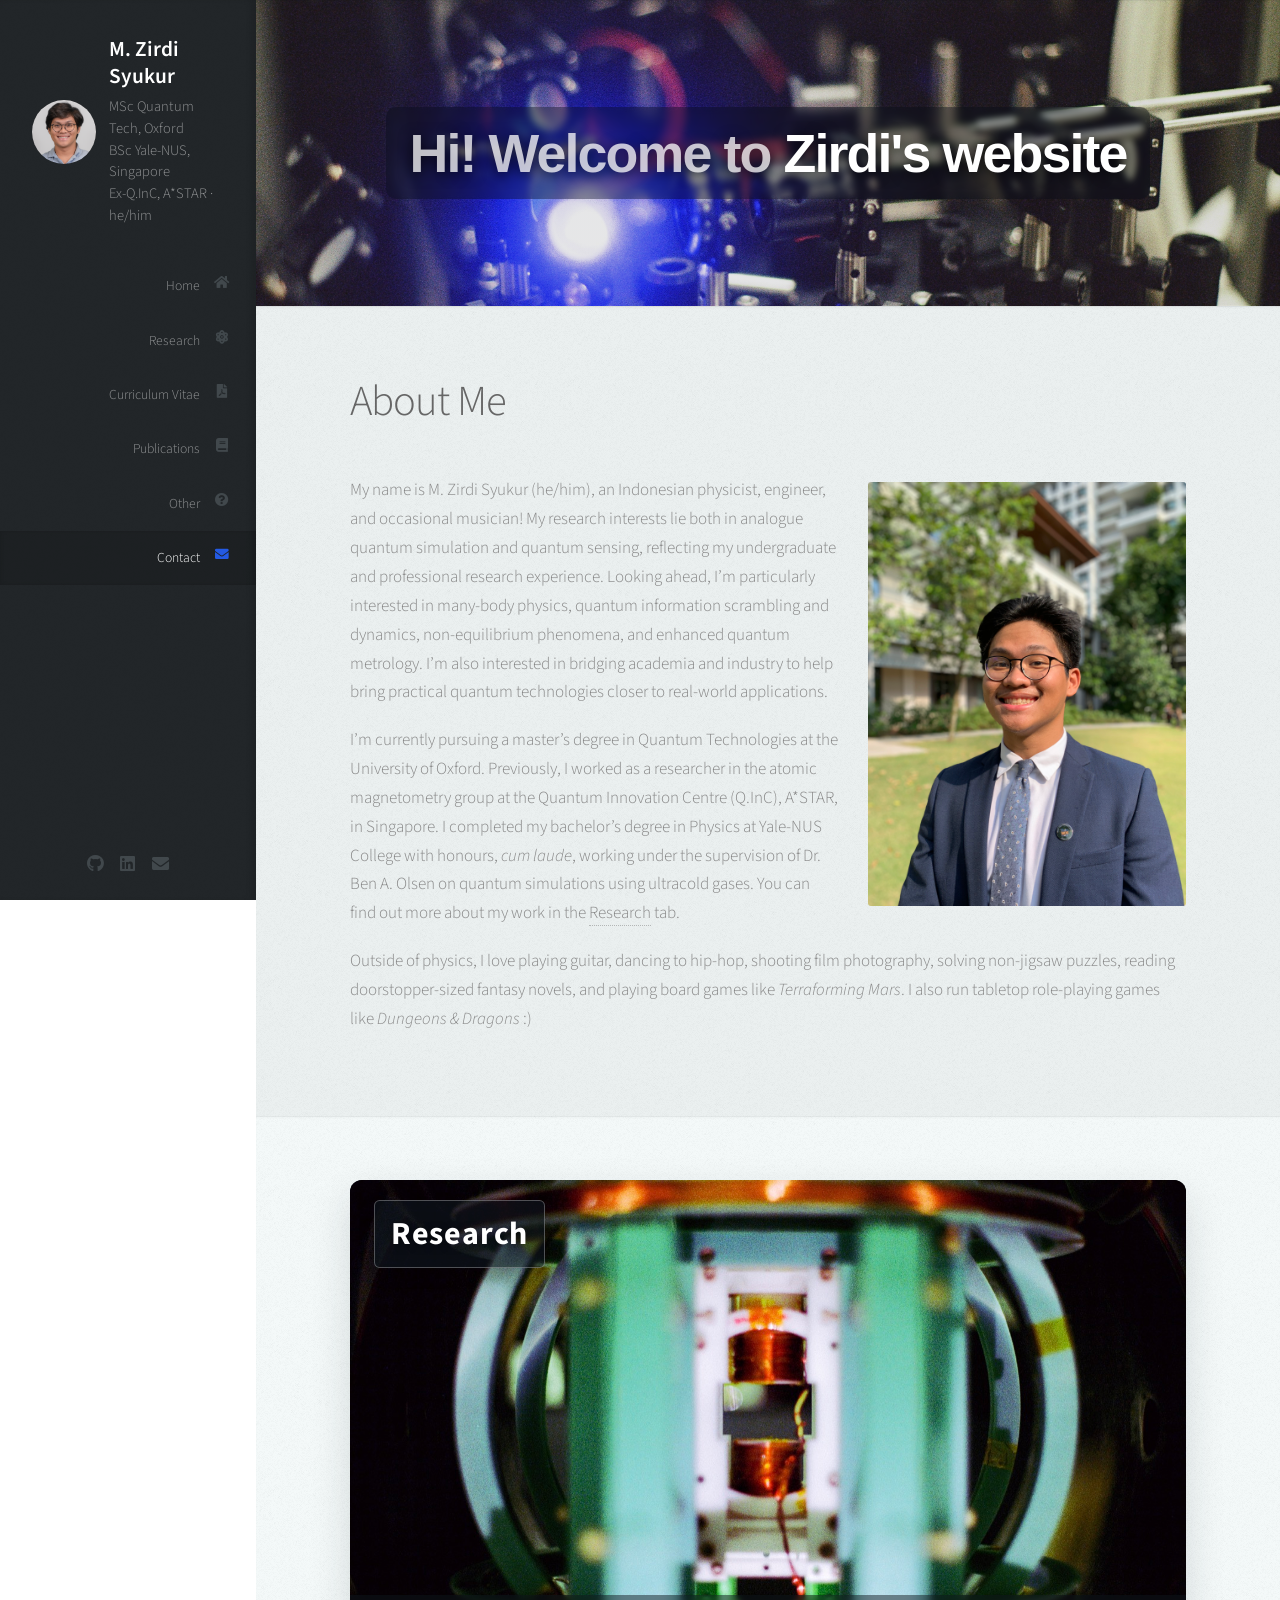
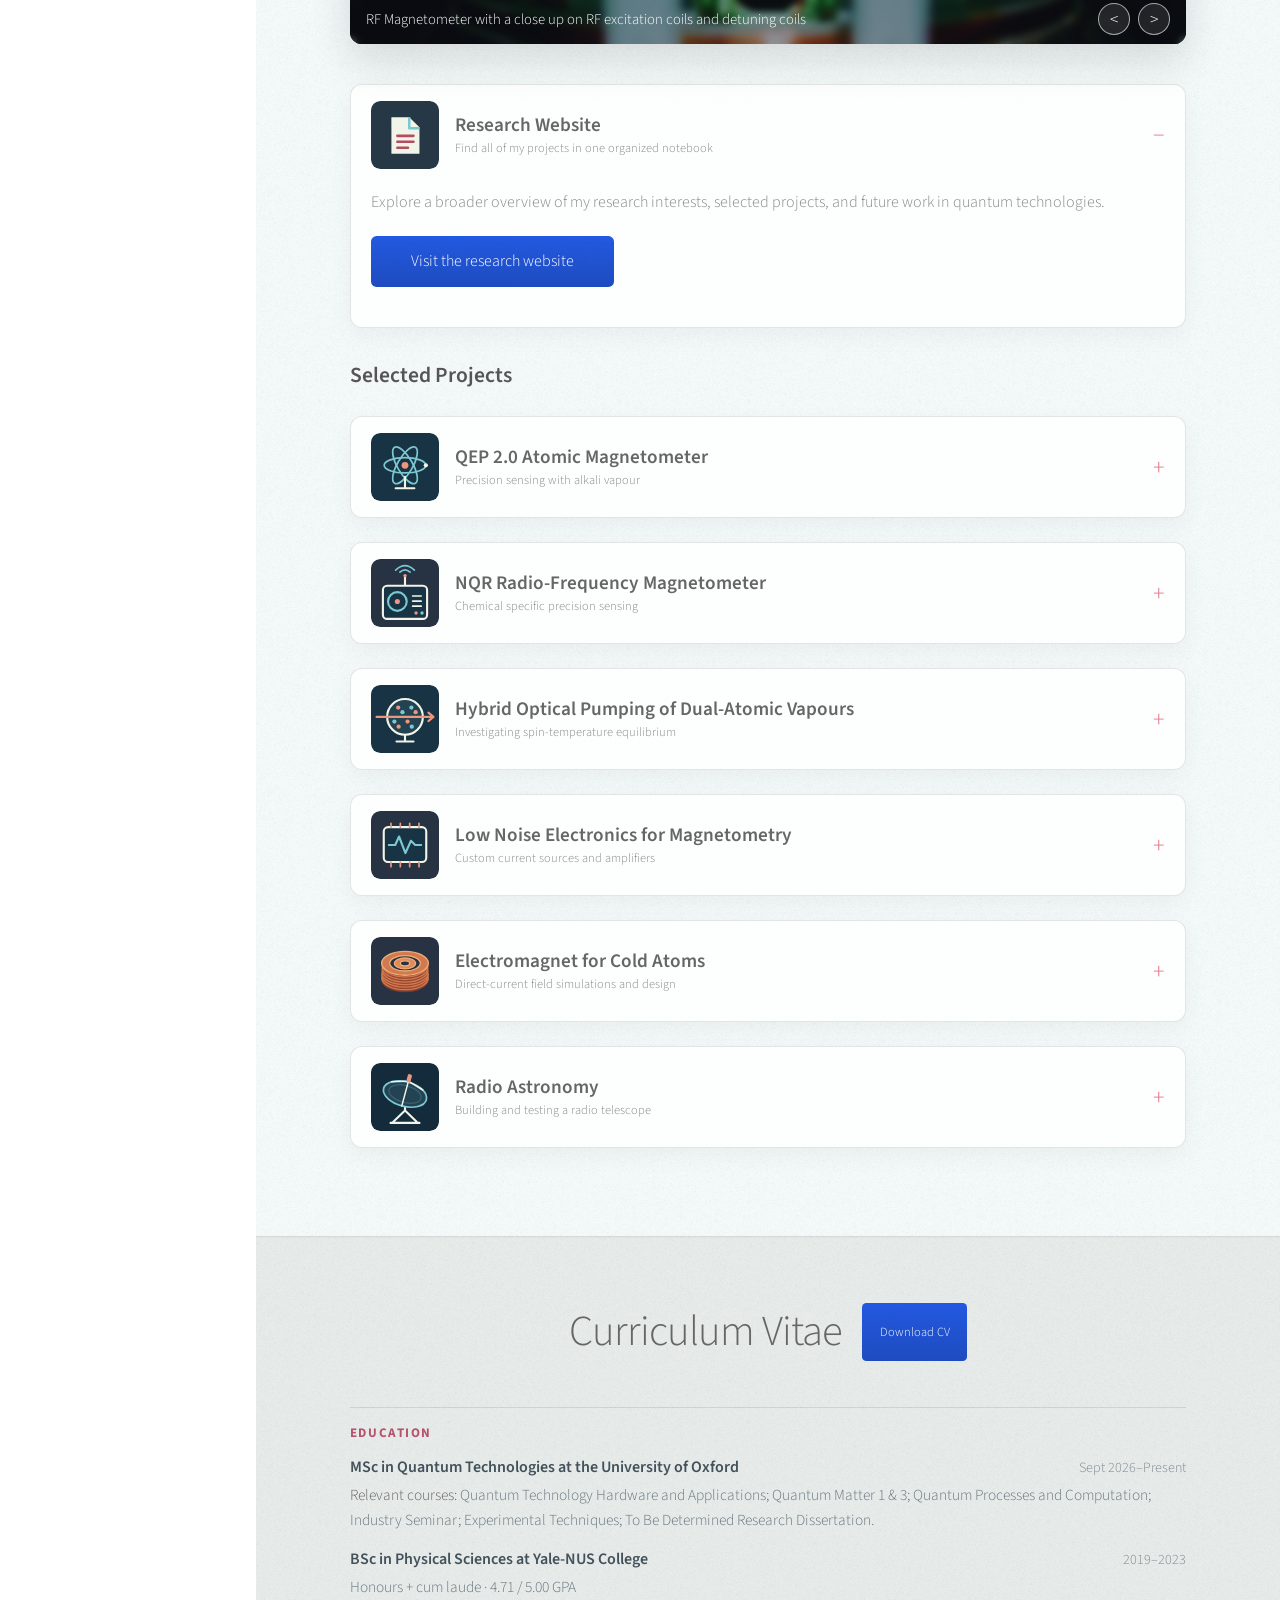
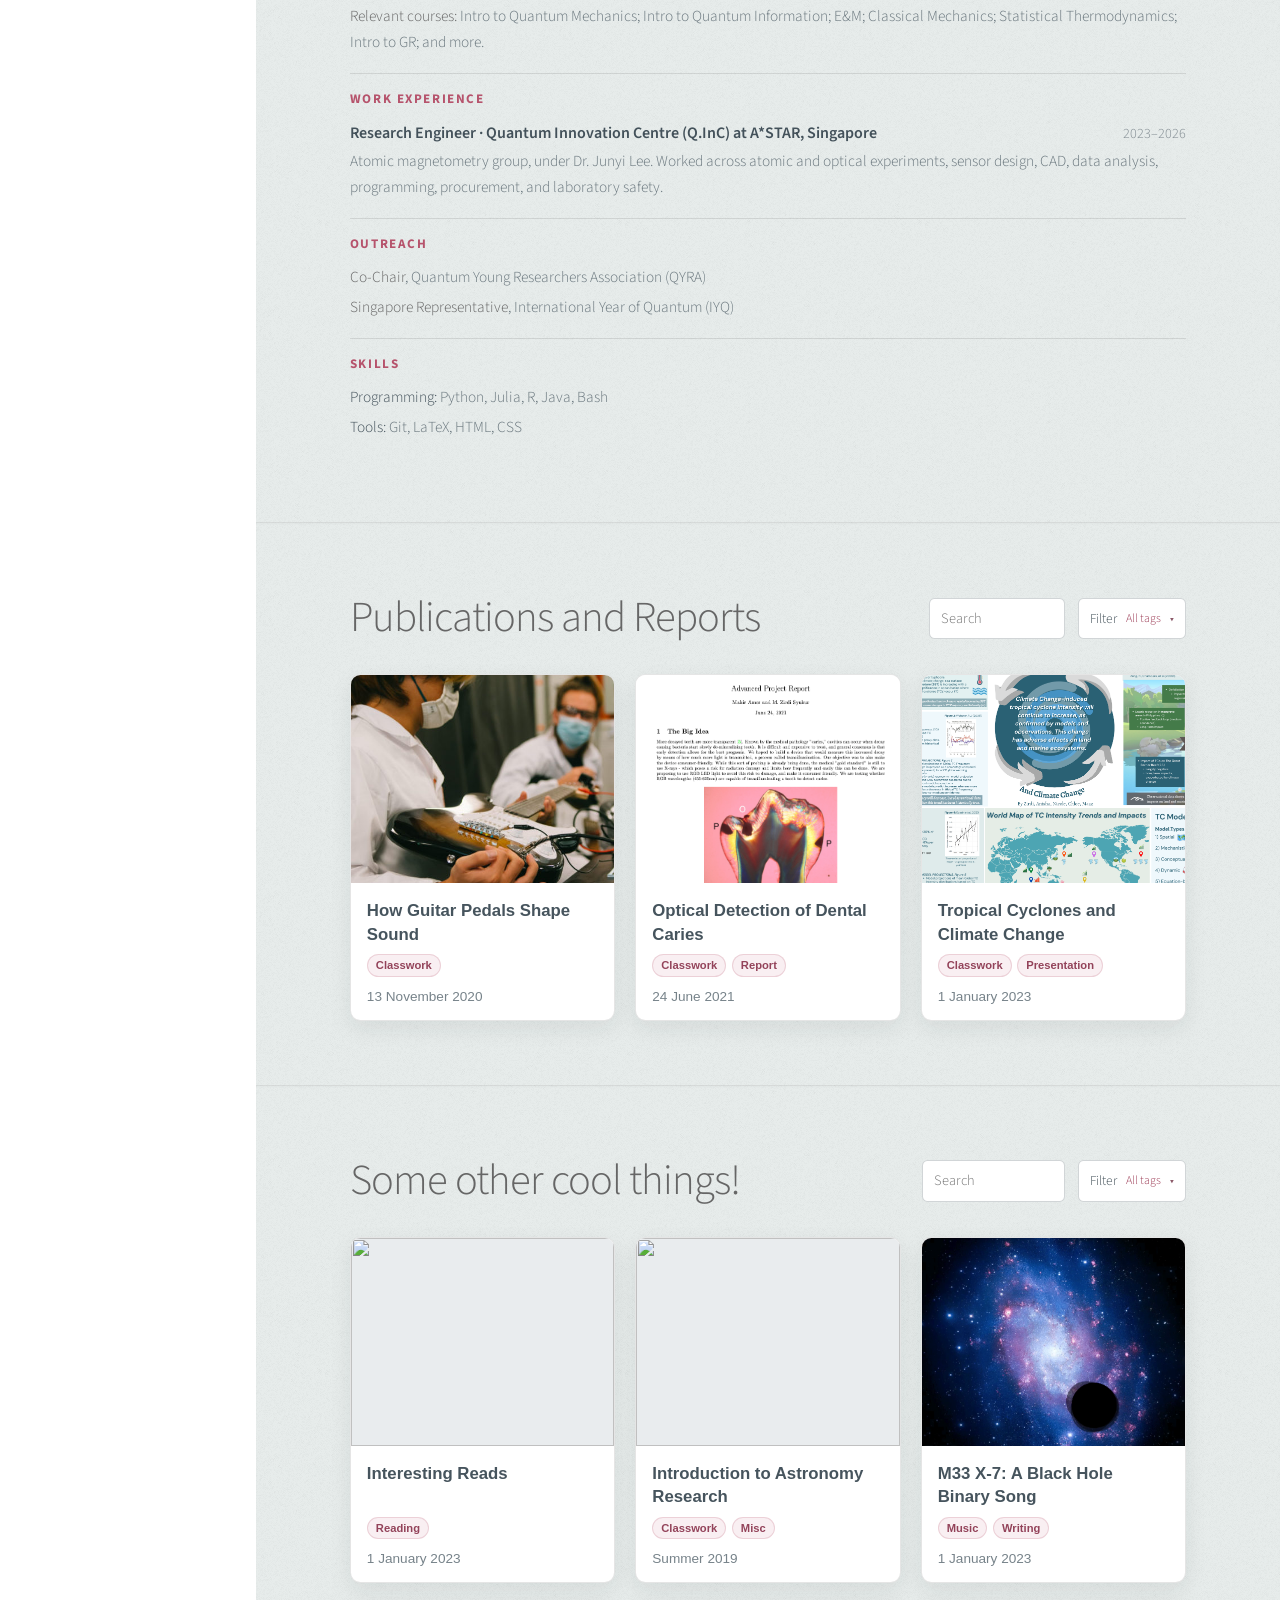
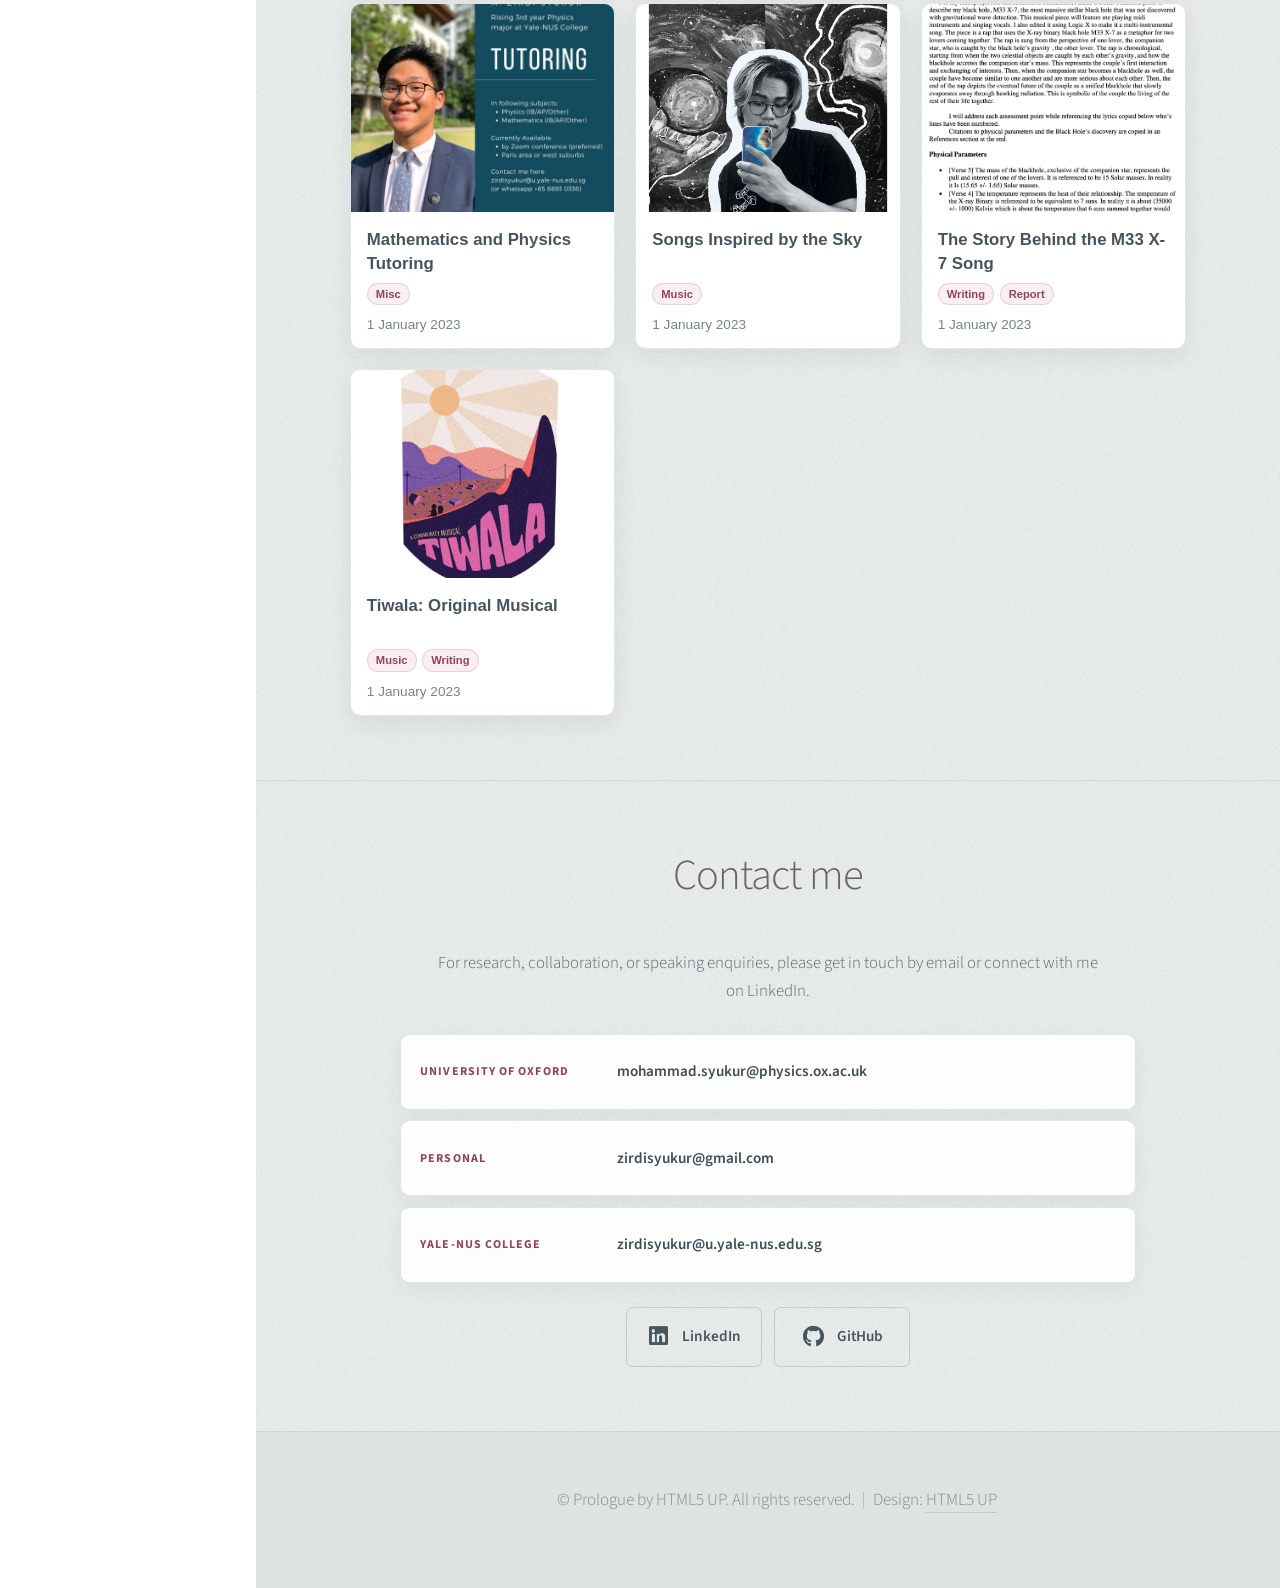
==== commit 152d3df1: "Update research project pages and visuals" ====
--- a/index.html
+++ b/index.html
@@ -36,13 +36,13 @@
 								<li class="research-nav-item">
 									<a href="#portfolio" id="portfolio-link" aria-expanded="false" aria-controls="research-subnav"><span class="icon solid fa-atom">Research</span></a>
 									<ul id="research-subnav" class="research-subnav" hidden>
+										<li><a href="quantum-research-notebook.html">Research Website</a></li>
 										<li><a href="#atomic-magnetometer">Atomic Magnetometer</a></li>
 										<li><a href="#nqr-magnetometer">NQR RF Magnetometer</a></li>
 										<li><a href="#hybrid-pumping">Hybrid Optical Pumping of Dual-Atomic Vapours</a></li>
 										<li><a href="#low-noise-electronics">Low Noise Electronics for Magnetometry</a></li>
 										<li><a href="#cold-atoms">Electromagnet for Cold Atoms</a></li>
 										<li><a href="#radio-astronomy">Radio Astronomy</a></li>
-										<li><a href="quantum-research-notebook.html">More</a></li>
 									</ul>
 								</li>
 								<li><a href="#CV" id="cv-link"><span class="icon solid fa-file-pdf">Curriculum Vitae</span></a></li>
@@ -143,6 +143,20 @@
 							</div>
 
 							<!-- Each research summary links to its standalone project page. -->
+							<details class="research-project research-more" id="research-more" open>
+								<summary>
+									<img class="project-icon" src="images/project-more.svg" alt="" />
+									<span>
+										<strong>Research Website</strong>
+										<small>Find all of my projects in one organized notebook</small>
+									</span>
+								</summary>
+								<div class="research-project-content">
+									<p>Explore a broader overview of my research interests, selected projects, and future work in quantum technologies.</p>
+									<a class="button research-more-button" href="quantum-research-notebook.html">Visit the research website</a>
+								</div>
+							</details>
+							<h3 class="research-project-list-heading">Selected Projects</h3>
 							<details class="research-project" id="atomic-magnetometer">
 								<summary>
 									<img class="project-icon" src="images/project-atomic-magnetometer.svg" alt="" />
@@ -154,13 +168,13 @@
 								<div class="research-project-content">
 									<div class="qep-home-overview">
 										<div class="qep-home-copy">
-											<p>At A*STAR Q.InC, I built and tested a prototype potassium-vapour magnetometer capable of sensitivity
-												as low as 10 fT/√Hz on an applied field of about 10 μT, corresponding to an effective
-												signal-to-noise ratio of about one part per billion. The sensor uses potassium atoms in a
-												thermal-vapour cell, with helium buffer gas and nitrogen for quenching. Sensitivity was measured
-												from the spectral density of lock-in-amplified probe-beam polarisation rotation at atomic resonance.
-												Alkali-vapour magnetometers have applications in geomagnetic surveys, fundamental physics, NMR, MRI,
-												and NQR. Low-frequency performance was limited by current-source noise.</p>
+												<p>At A*STAR Q.InC, I built and tested a prototypical scalar atomic magnetometer,
+													reaching a measured sensitivity as low as 24 fT/√Hz while detecting a 10 μT test field.
+													At geomagnetic field strengths, this corresponds to sensitivity near one part per billion per √Hz.
+													The sensor uses
+													potassium vapour in a thermal cell and measures atomic spin precession through the rotation
+													of a linearly polarised probe beam. Potential applications include geomagnetic surveys,
+													fundamental physics, NMR, MRI, and NQR.</p>
 										</div>
 										<figure class="qep-home-photo">
 									<img
@@ -179,12 +193,16 @@
 									<img class="project-icon" src="images/project-nqr.svg" alt="" />
 									<span>
 										<strong>NQR Radio-Frequency Magnetometer</strong>
-										<small>Detection research for border screening</small>
+										<small>Chemical specific precision sensing</small>
 									</span>
 								</summary>
 								<div class="research-project-content">
-									<p>I designed optical-pump lasers, optomechanics, electromagnets, and an oven for an NQR-based
-										radio-frequency magnetometer project aimed at detecting unexploded ordnance and crystalline narcotics.</p>
+									<p>At A*STAR Q.InC, I contributed to the first half of a project to build a prototype NQR-based
+										radio-frequency magnetometer for detecting unexploded ordnance and specific crystalline narcotics.
+										When I left to pursue my MSc, the literature review was complete and the experimental setup had
+										been designed and assembled for initial testing. The sensor is related to the QEP 2.0 Atomic
+										Magnetometer, with RF and detuning coils, modular sample mounts, and pump-power amplification
+										for RF operation.</p>
 									<a class="button research-read-more" href="research/projects/nqr-rf-magnetometer.html">Read more</a>
 								</div>
 							</details>
@@ -350,19 +368,6 @@
 								</div>
 							</details>
 
-							<details class="research-project research-more" id="research-more">
-								<summary>
-									<img class="project-icon" src="images/project-more.svg" alt="" />
-									<span>
-										<strong>More Research</strong>
-										<small>Visit the dedicated research website</small>
-									</span>
-								</summary>
-								<div class="research-project-content">
-									<p>Explore a broader overview of my research interests, selected projects, and future work in quantum technologies.</p>
-									<a class="button research-more-button" href="quantum-research-notebook.html">Visit the research website</a>
-								</div>
-							</details>
 							<!--
 							<div class="row">
 								<div class="col-4 col-12-mobile">
--- a/assets/css/main.css
+++ b/assets/css/main.css
@@ -3065,6 +3065,13 @@
 .research-more-button {
   margin-top: .25rem !important;
 }
+.research-project-list-heading {
+  margin: 2rem 0 .65rem;
+  color: #555;
+  font-size: 1.35rem;
+  font-weight: 600;
+  text-align: left;
+}
 .project-reference {
   margin-top: 1rem !important;
   padding-top: .65rem;
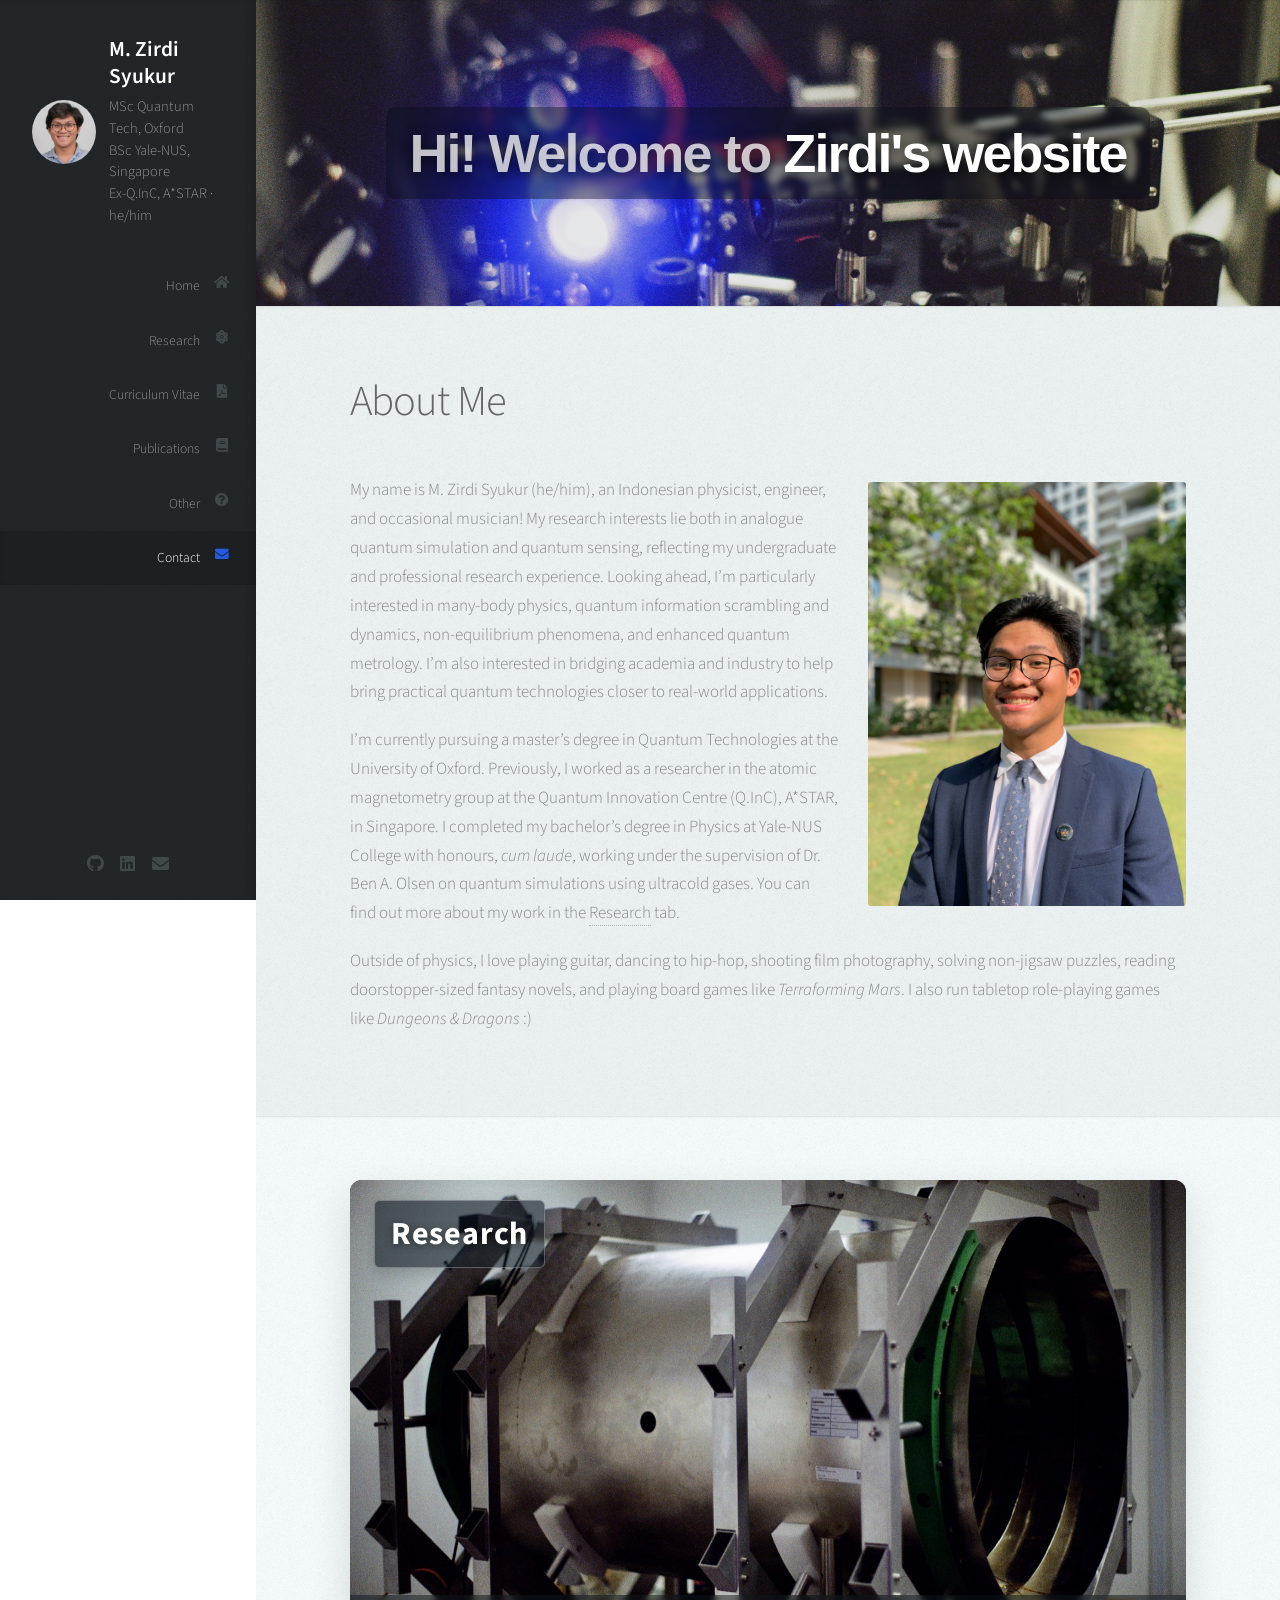
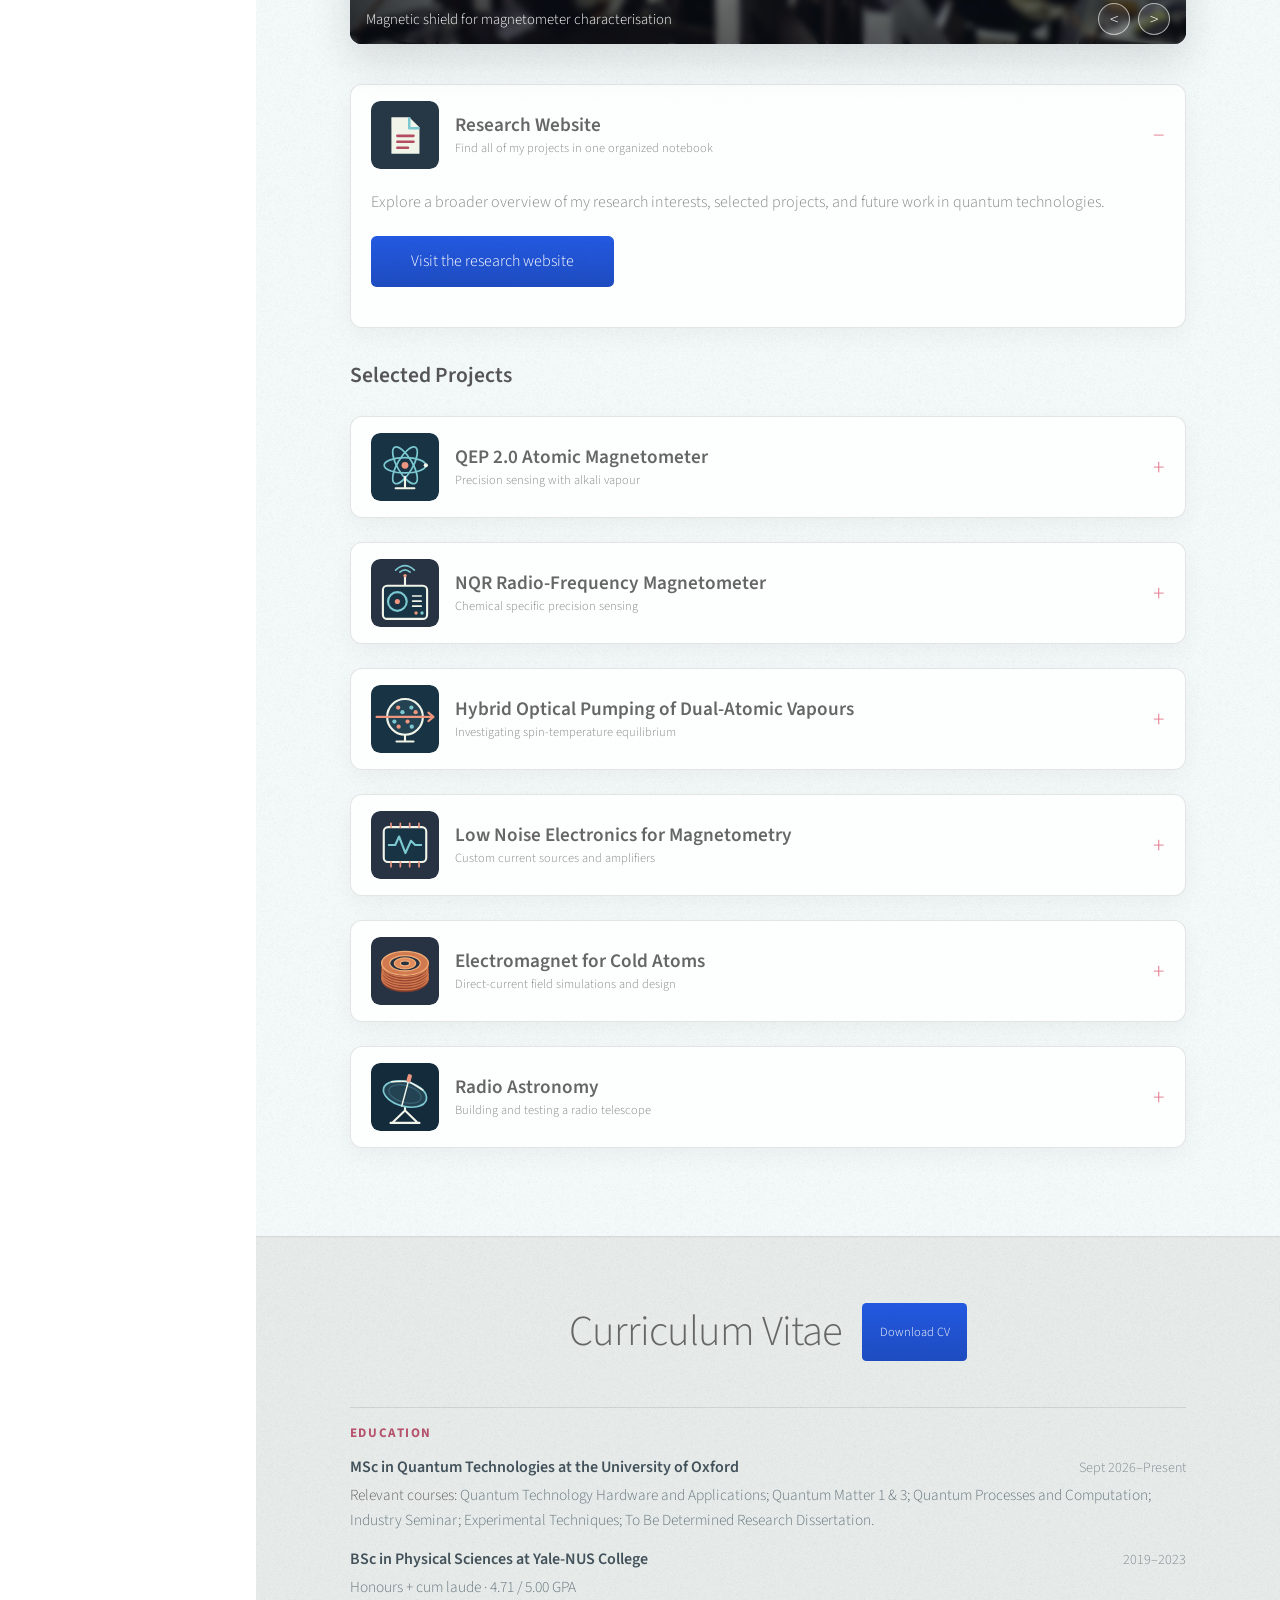
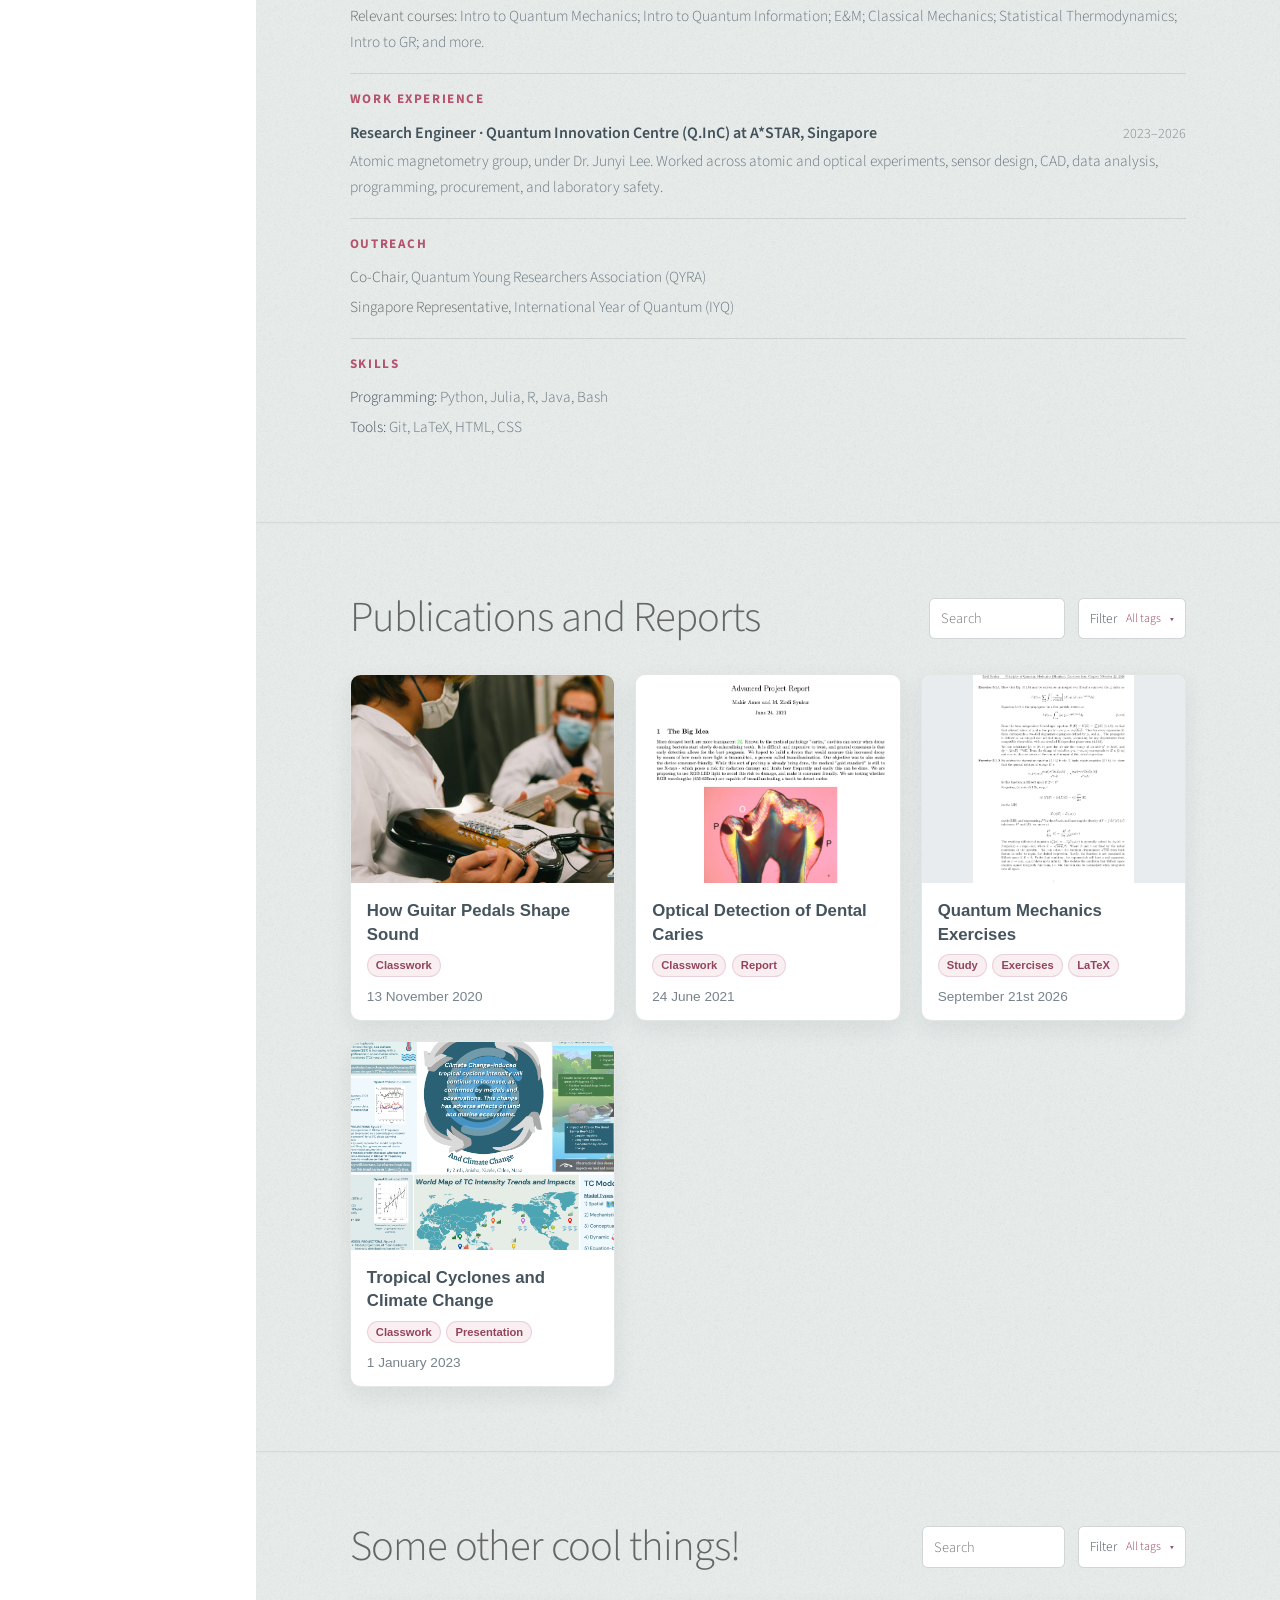
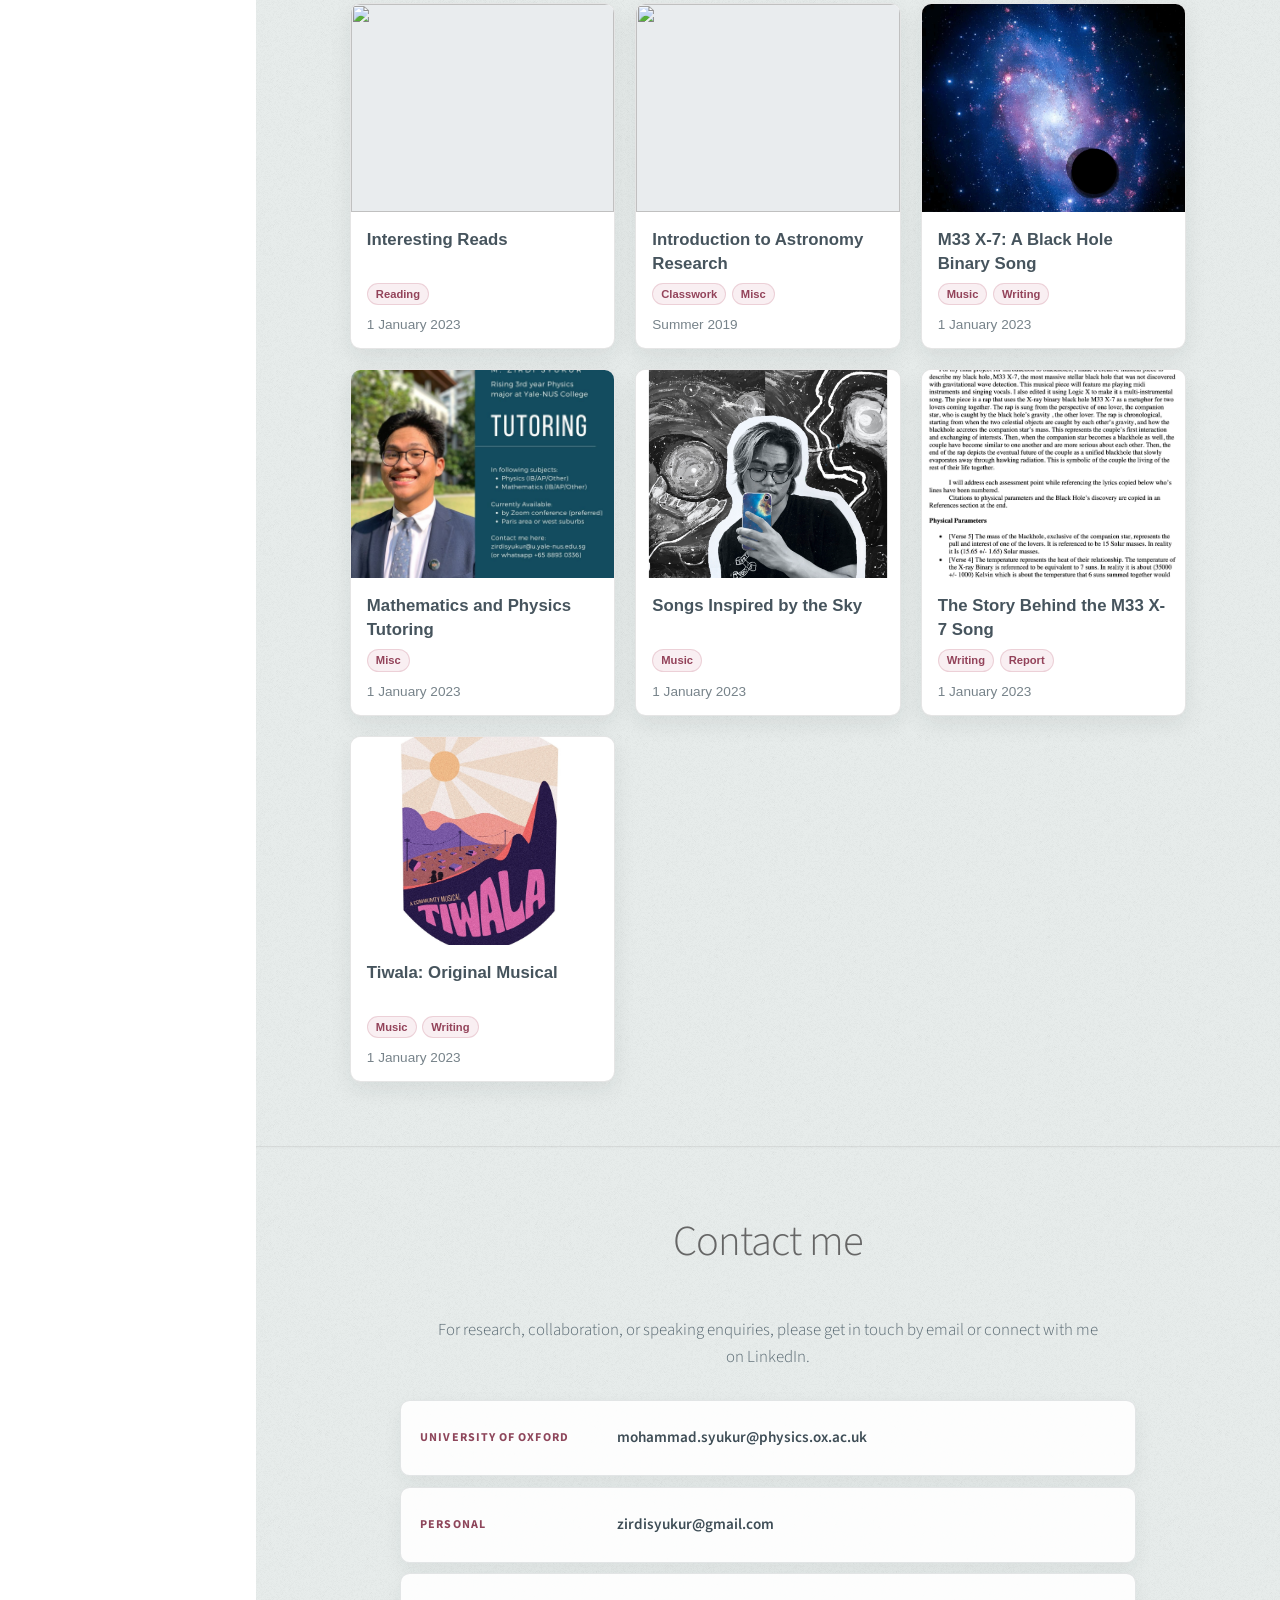
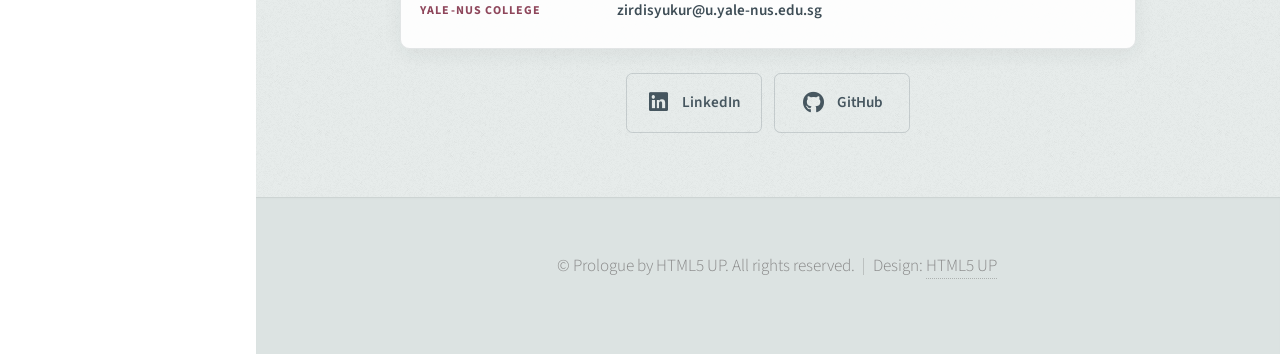
==== commit 209fe7c7: "Add quantum mechanics exercises catalogue tile" ====
--- a/index.html
+++ b/index.html
@@ -479,6 +479,9 @@
 										<label><input type="checkbox" value="Peer-reviewed" /> Peer-reviewed</label>
 										<label><input type="checkbox" value="Presentation" /> Presentation</label>
 										<label><input type="checkbox" value="Report" /> Report</label>
+										<label><input type="checkbox" value="Study" /> Study</label>
+										<label><input type="checkbox" value="Exercises" /> Exercises</label>
+										<label><input type="checkbox" value="LaTeX" /> LaTeX</label>
 										<div class="catalogue-sort-options"><span>Sort order</span>
 											<label><input type="radio" name="publications-sort" value="alphabetical" checked /> Alphabetical</label>
 											<label><input type="radio" name="publications-sort" value="oldest" /> Oldest</label>
@@ -541,6 +544,24 @@
 <span class="publication-tile-title">Tropical Cyclones and Climate Change</span>
 <span class="publication-tile-tags"></span>
 <time datetime="2023-01-01">1 January 2023</time>
+								</button>
+								<button
+									type="button"
+									class="publication-tile catalogue-card"
+									data-group="publications"
+									data-title="Quantum Mechanics Exercises"
+									data-description="In preparation for my MSc, I've read the textbook &quot;Principles of Quantum Mechanics&quot; by Shankar in great detail. I even worked through every question in the textbook up to chapter 12. Here are a select few chapters' exercises that were worth typesetting in LaTeX so I don't forget them."
+									data-date="2026-09-21"
+									data-date-label="September 21st 2026"
+									data-media="reports/quantum-mechanics-exercises/index.html"
+									data-original-url="reports/quantum-mechanics-exercises/index.html"
+									data-original-label="Open chapter viewer"
+									data-kind="pdf"
+									data-tags="Study,Exercises,LaTeX"
+								><img src="images/quantum-mechanics-exercises.png" alt="Preview of a typeset quantum mechanics exercise with equations" />
+<span class="publication-tile-title">Quantum Mechanics Exercises</span>
+<span class="publication-tile-tags"></span>
+<time datetime="2026-09-21">September 21st 2026</time>
 								</button>
 							</div>
 							<p class="catalogue-empty" data-catalogue-empty="publications" hidden>No search results... yet :D</p>
--- a/assets/css/main.css
+++ b/assets/css/main.css
@@ -3353,6 +3353,9 @@
   object-position: center;
   background: #e9ecee;
 }
+.publication-tile[data-title="Quantum Mechanics Exercises"] > img {
+  object-fit: contain;
+}
 .publication-tile-title {
   display: block;
   flex: 1;
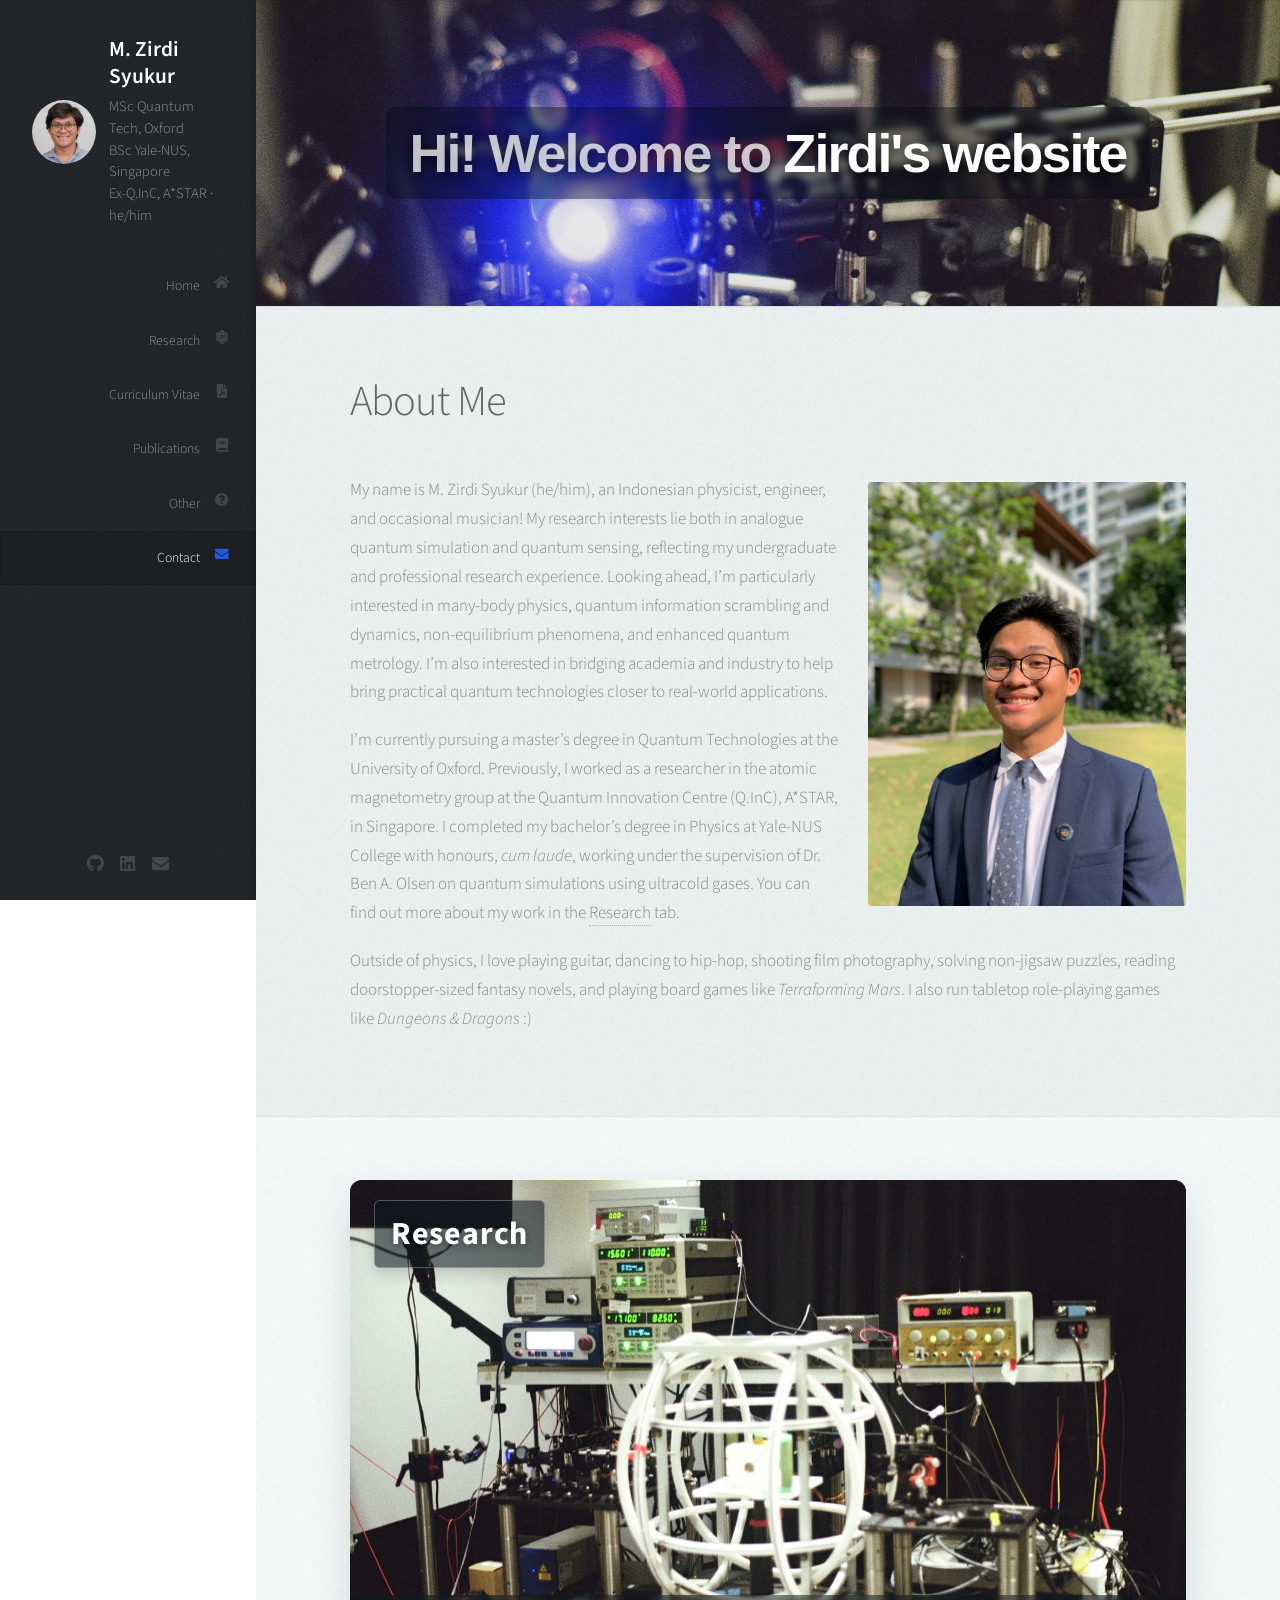
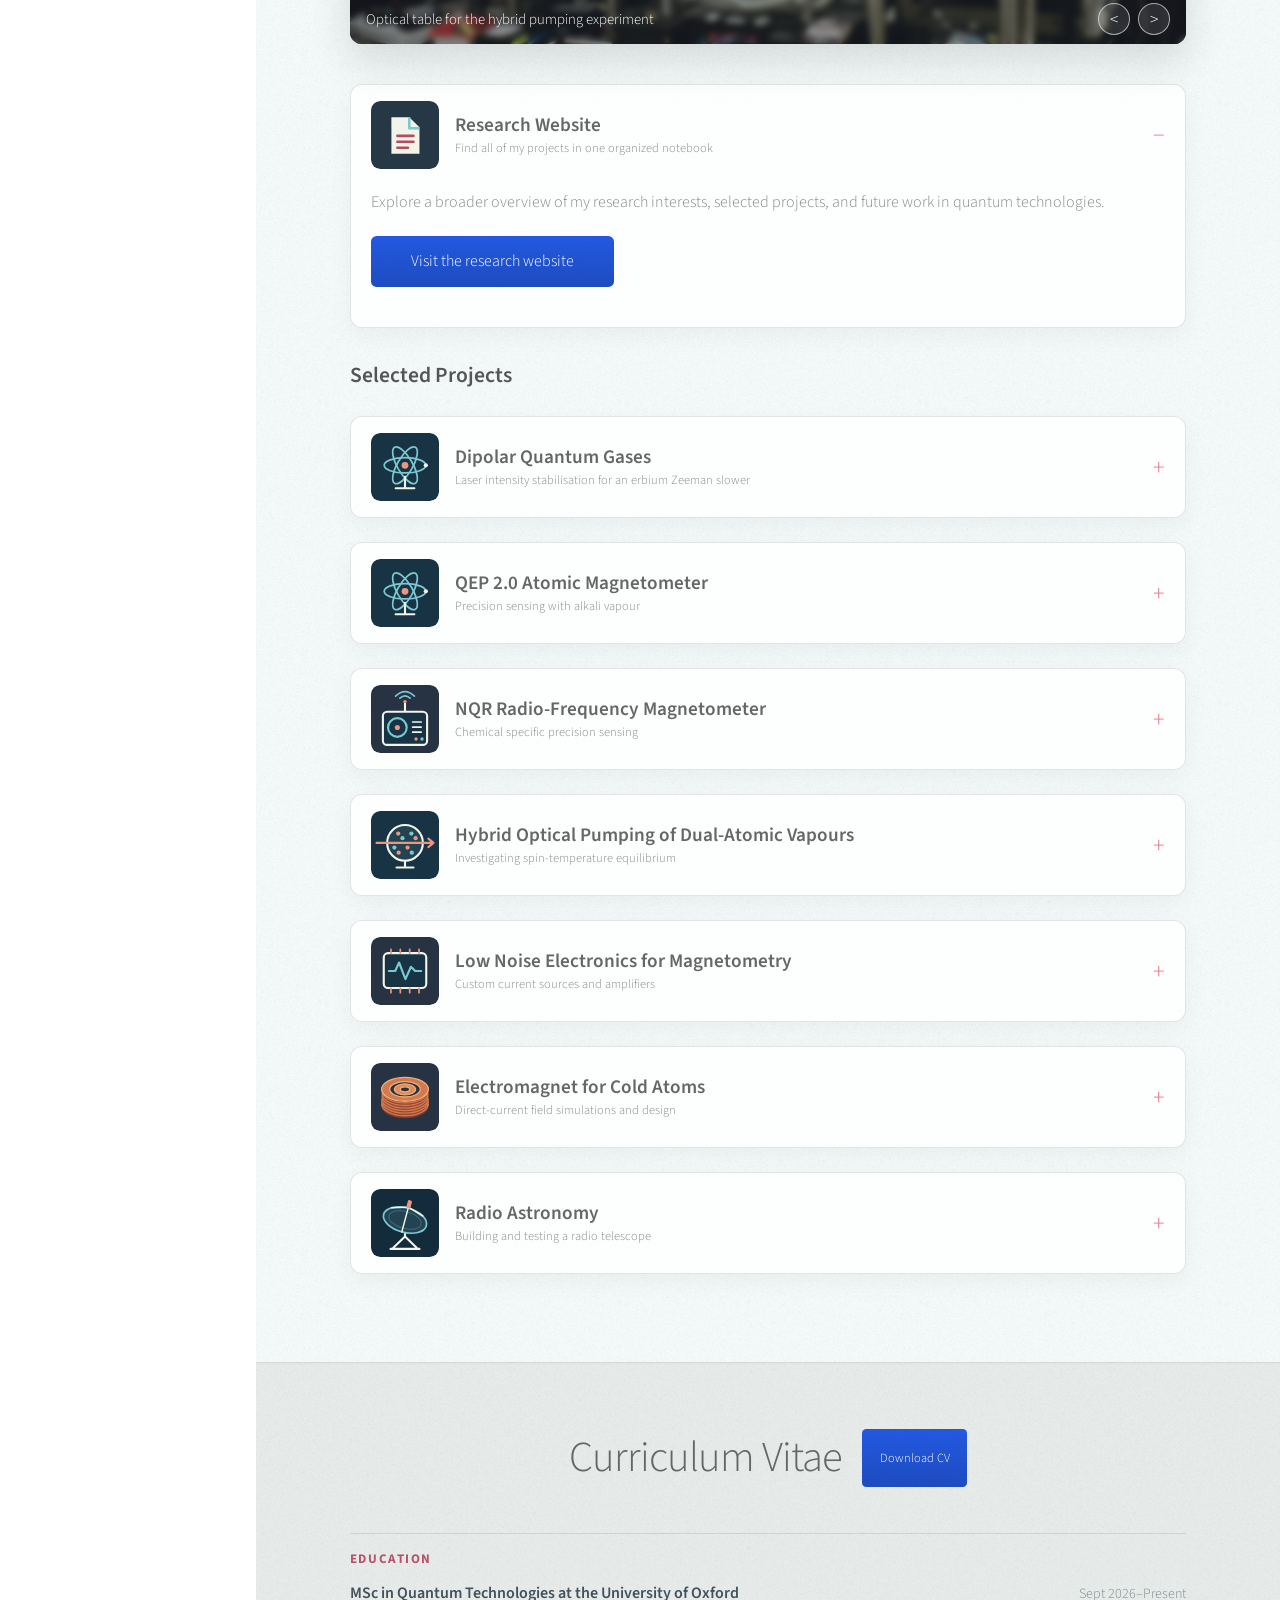
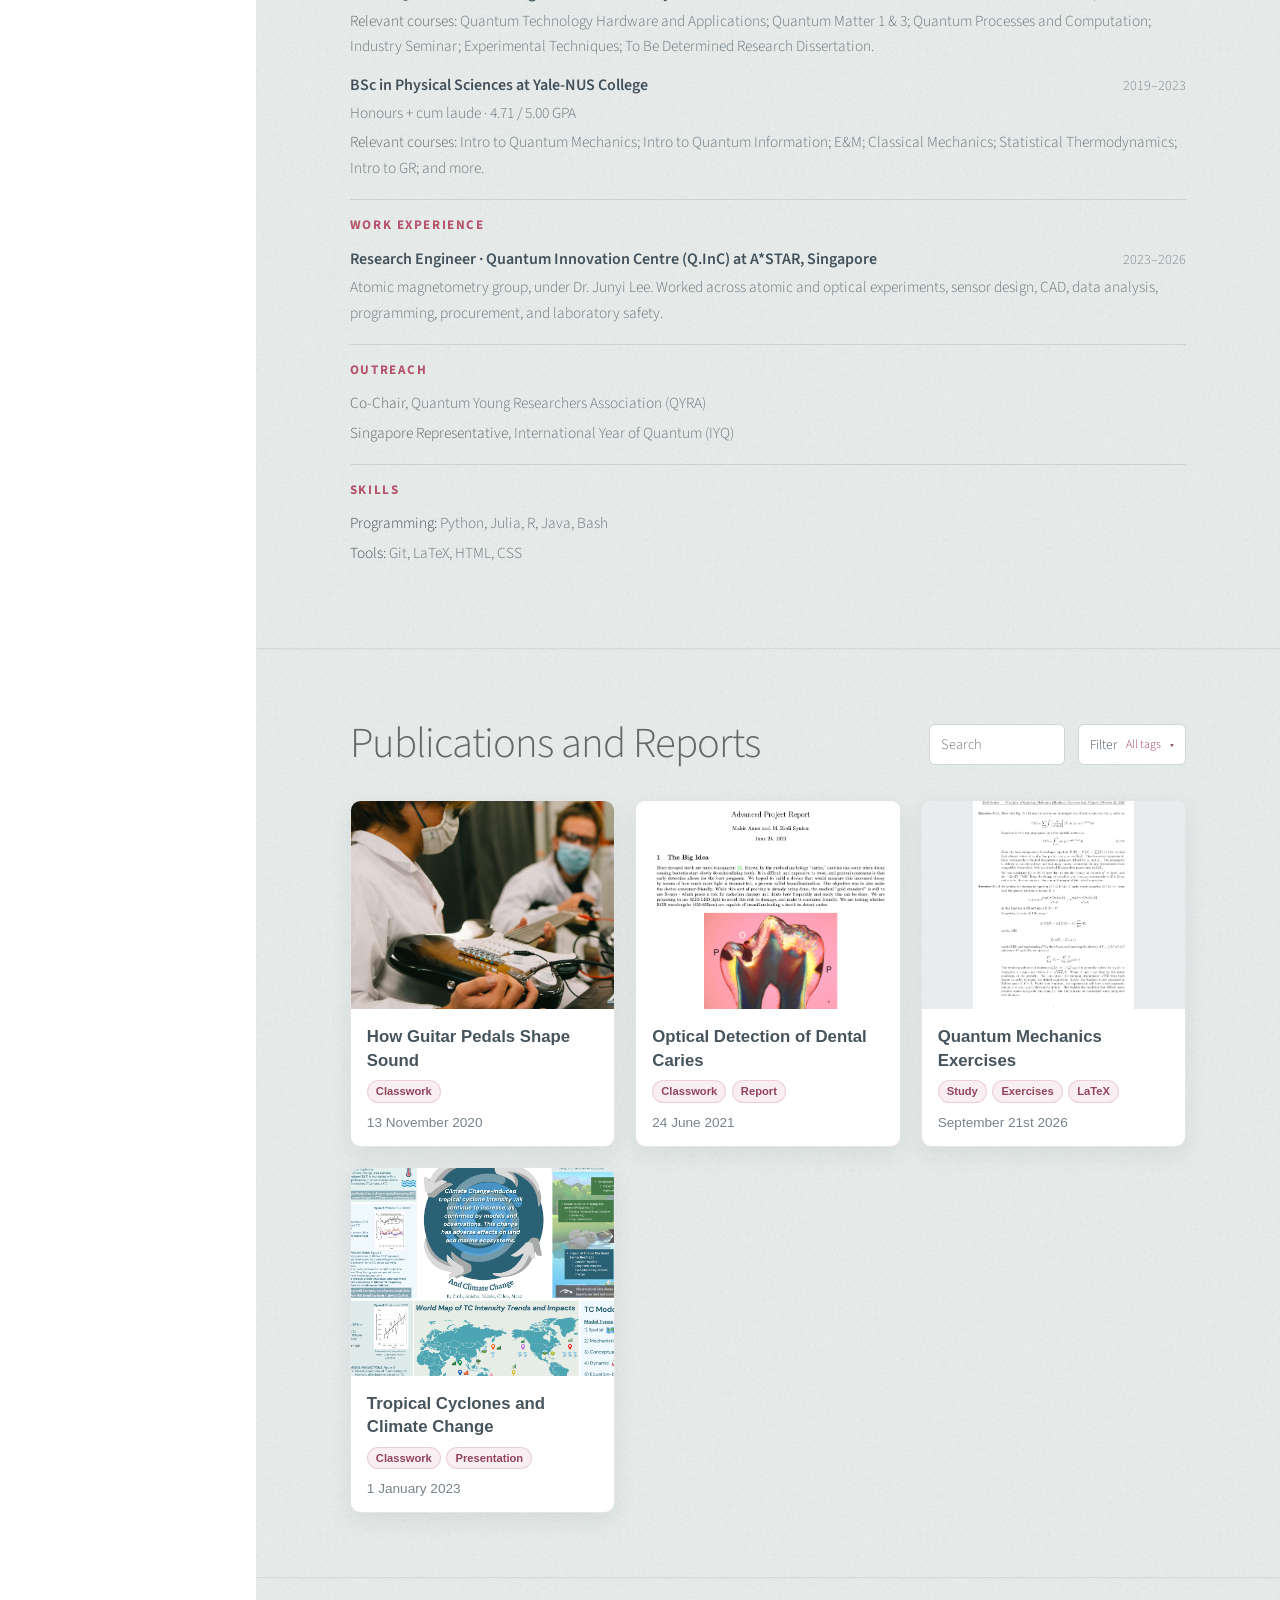
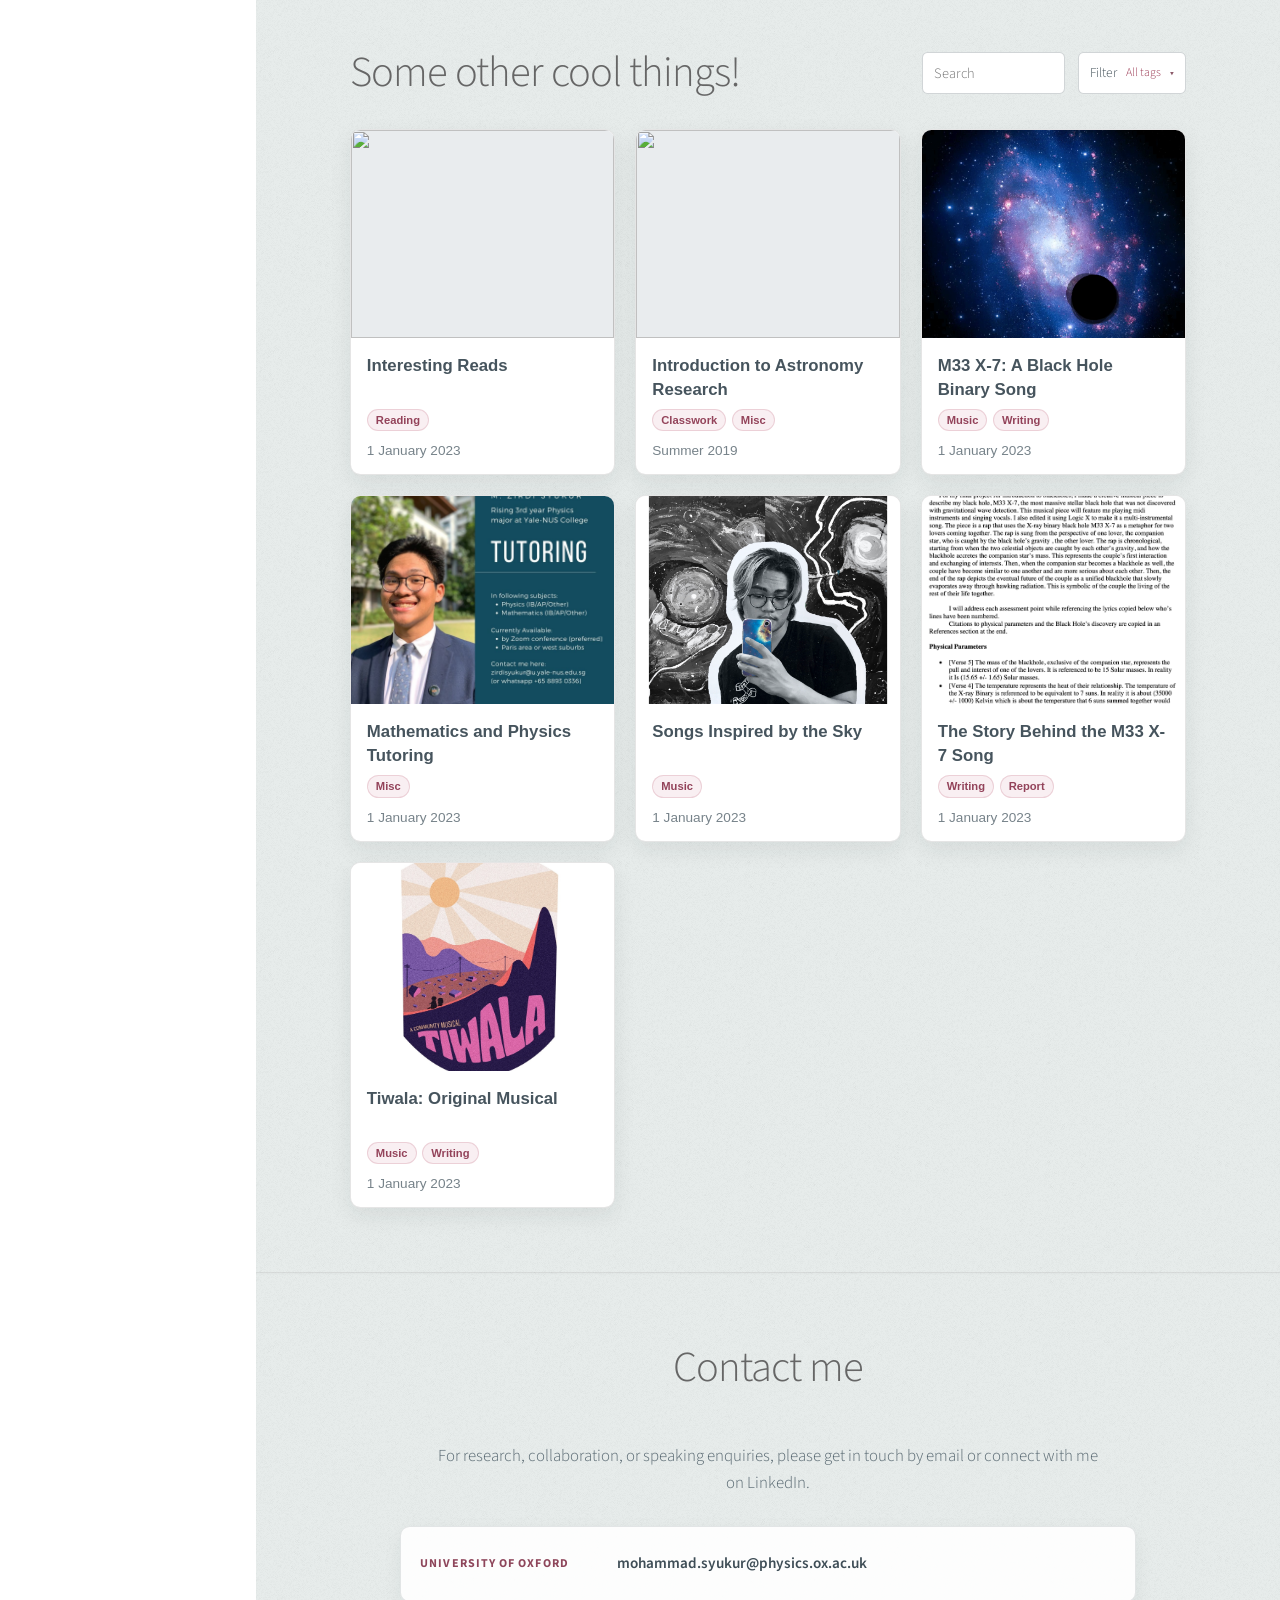
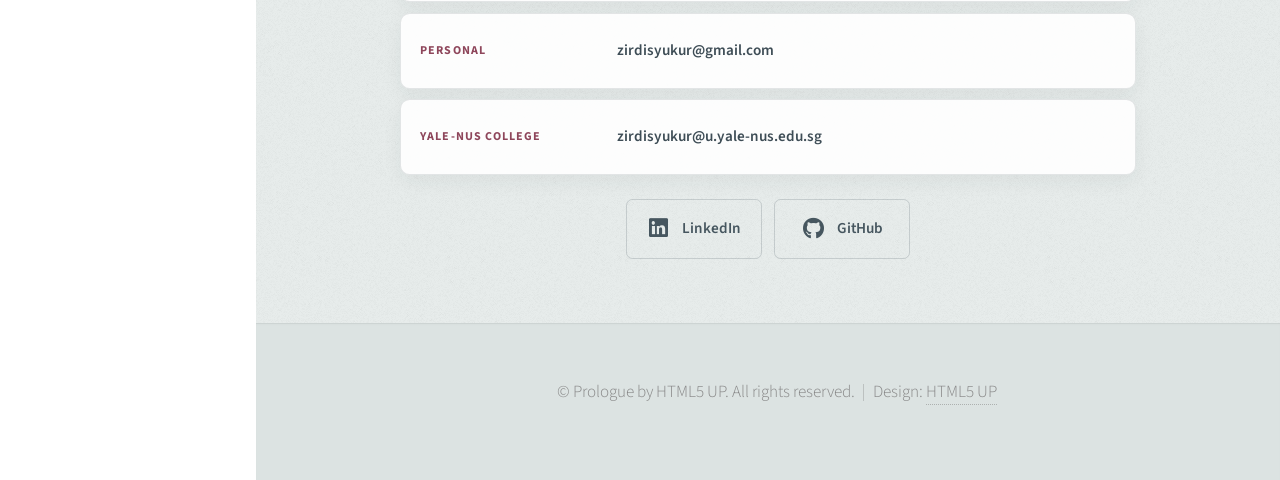
==== commit eafa0ddb: "Add Dipolar Quantum Gases research project" ====
--- a/index.html
+++ b/index.html
@@ -37,12 +37,13 @@
 									<a href="#portfolio" id="portfolio-link" aria-expanded="false" aria-controls="research-subnav"><span class="icon solid fa-atom">Research</span></a>
 									<ul id="research-subnav" class="research-subnav" hidden>
 										<li><a href="quantum-research-notebook.html">Research Website</a></li>
+										<li><a href="#dipolar-quantum-gases">Dipolar Quantum Gases</a></li>
 										<li><a href="#atomic-magnetometer">Atomic Magnetometer</a></li>
 										<li><a href="#nqr-magnetometer">NQR RF Magnetometer</a></li>
 										<li><a href="#hybrid-pumping">Hybrid Optical Pumping of Dual-Atomic Vapours</a></li>
 										<li><a href="#low-noise-electronics">Low Noise Electronics for Magnetometry</a></li>
 										<li><a href="#cold-atoms">Electromagnet for Cold Atoms</a></li>
-										<li><a href="#radio-astronomy">Radio Astronomy</a></li>
+						<li><a href="#radio-astronomy">Radio Astronomy</a></li>
 									</ul>
 								</li>
 								<li><a href="#CV" id="cv-link"><span class="icon solid fa-file-pdf">Curriculum Vitae</span></a></li>
@@ -157,6 +158,20 @@
 								</div>
 							</details>
 							<h3 class="research-project-list-heading">Selected Projects</h3>
+							<details class="research-project" id="dipolar-quantum-gases">
+								<summary>
+									<img class="project-icon" src="images/project-atomic-magnetometer.svg" alt="" />
+									<span>
+										<strong>Dipolar Quantum Gases</strong>
+										<small>Laser intensity stabilisation for an erbium Zeeman slower</small>
+									</span>
+								</summary>
+								<div class="research-project-content">
+									<p>I've recently joined Dr. Rob Smith's lab to work on the laser intensity stabilisation for the Zeeman slower. The aim is to make it more stable so that our estimates for the erbium population in a quantum gas are less uncertain. We are achieving this through a PID mechanism and a motorised rotating waveplate. More to come soon!</p>
+									<a class="button research-read-more" href="research/projects/dipolar-quantum-gases.html">Read more</a>
+									<a class="button research-read-more" href="https://ultracold.site.ox.ac.uk/home" target="_blank" rel="noopener">Oxford research page ↗</a>
+								</div>
+							</details>
 							<details class="research-project" id="atomic-magnetometer">
 								<summary>
 									<img class="project-icon" src="images/project-atomic-magnetometer.svg" alt="" />
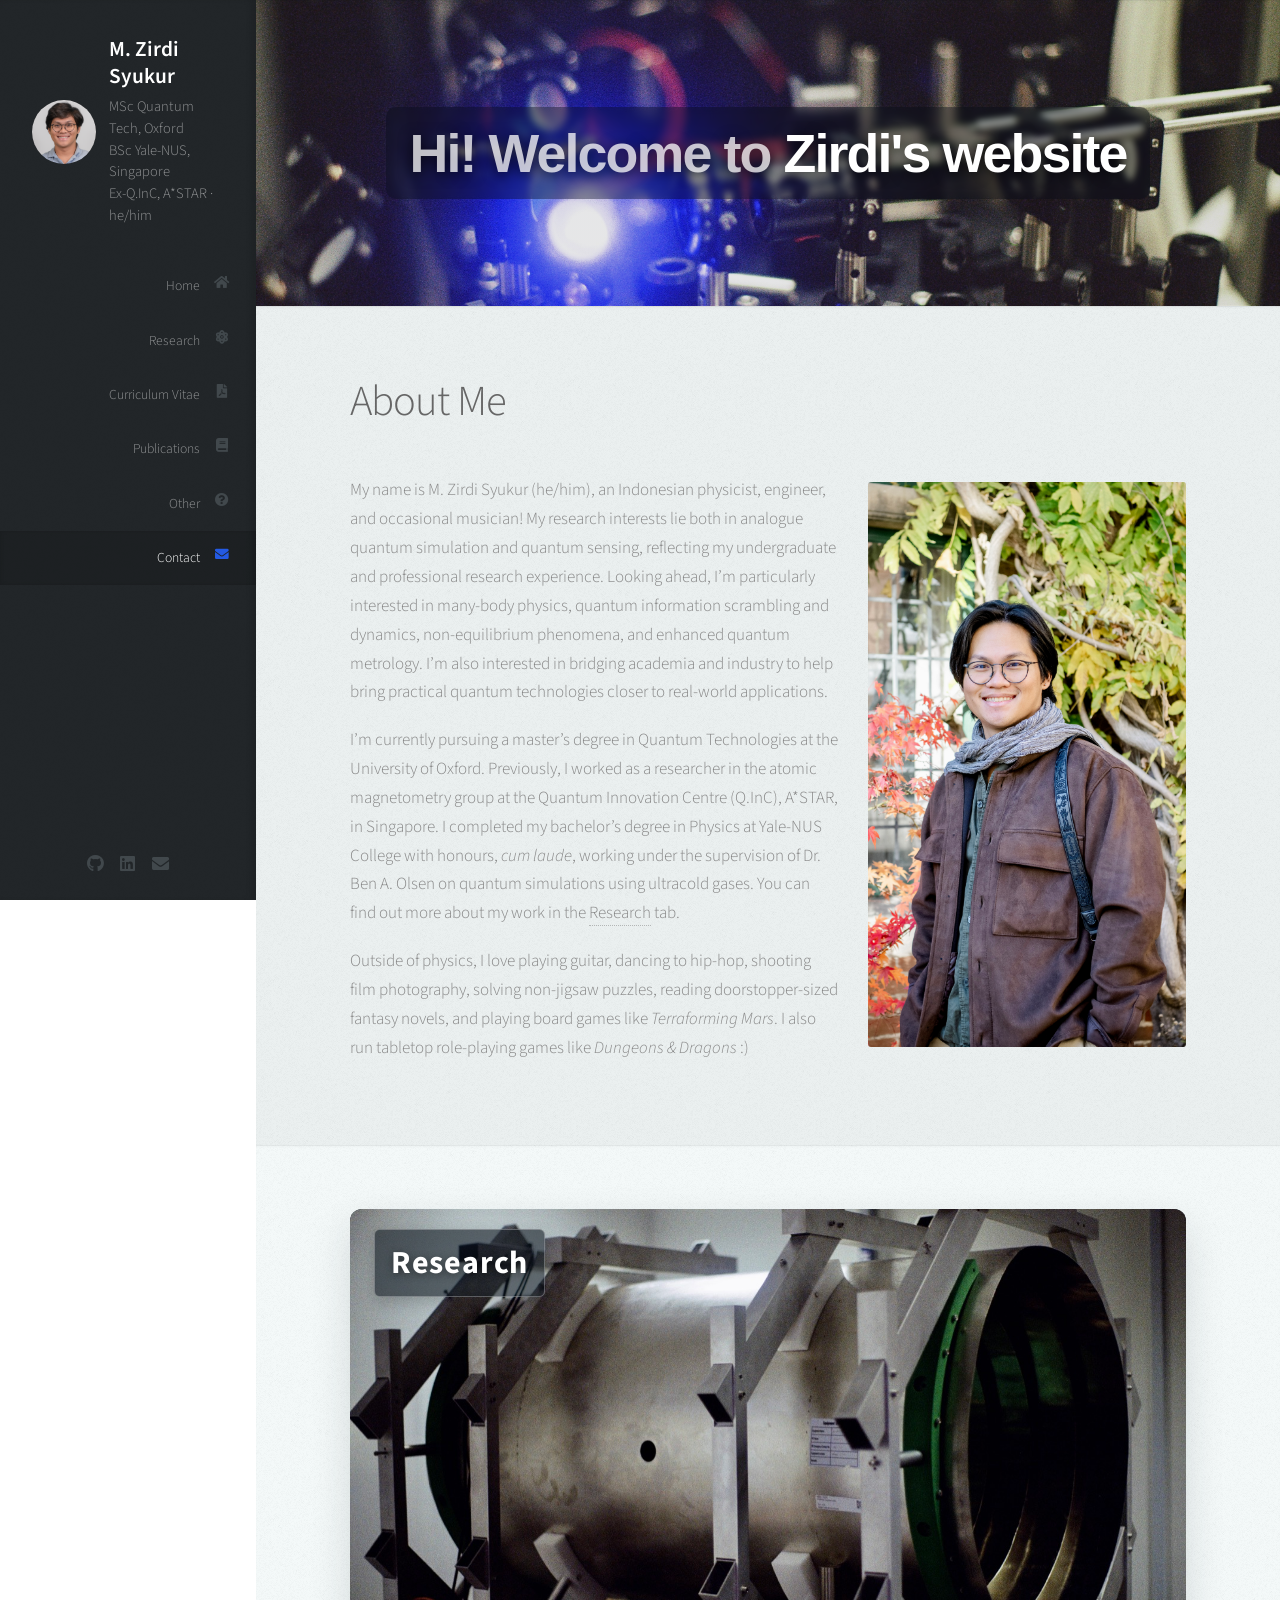
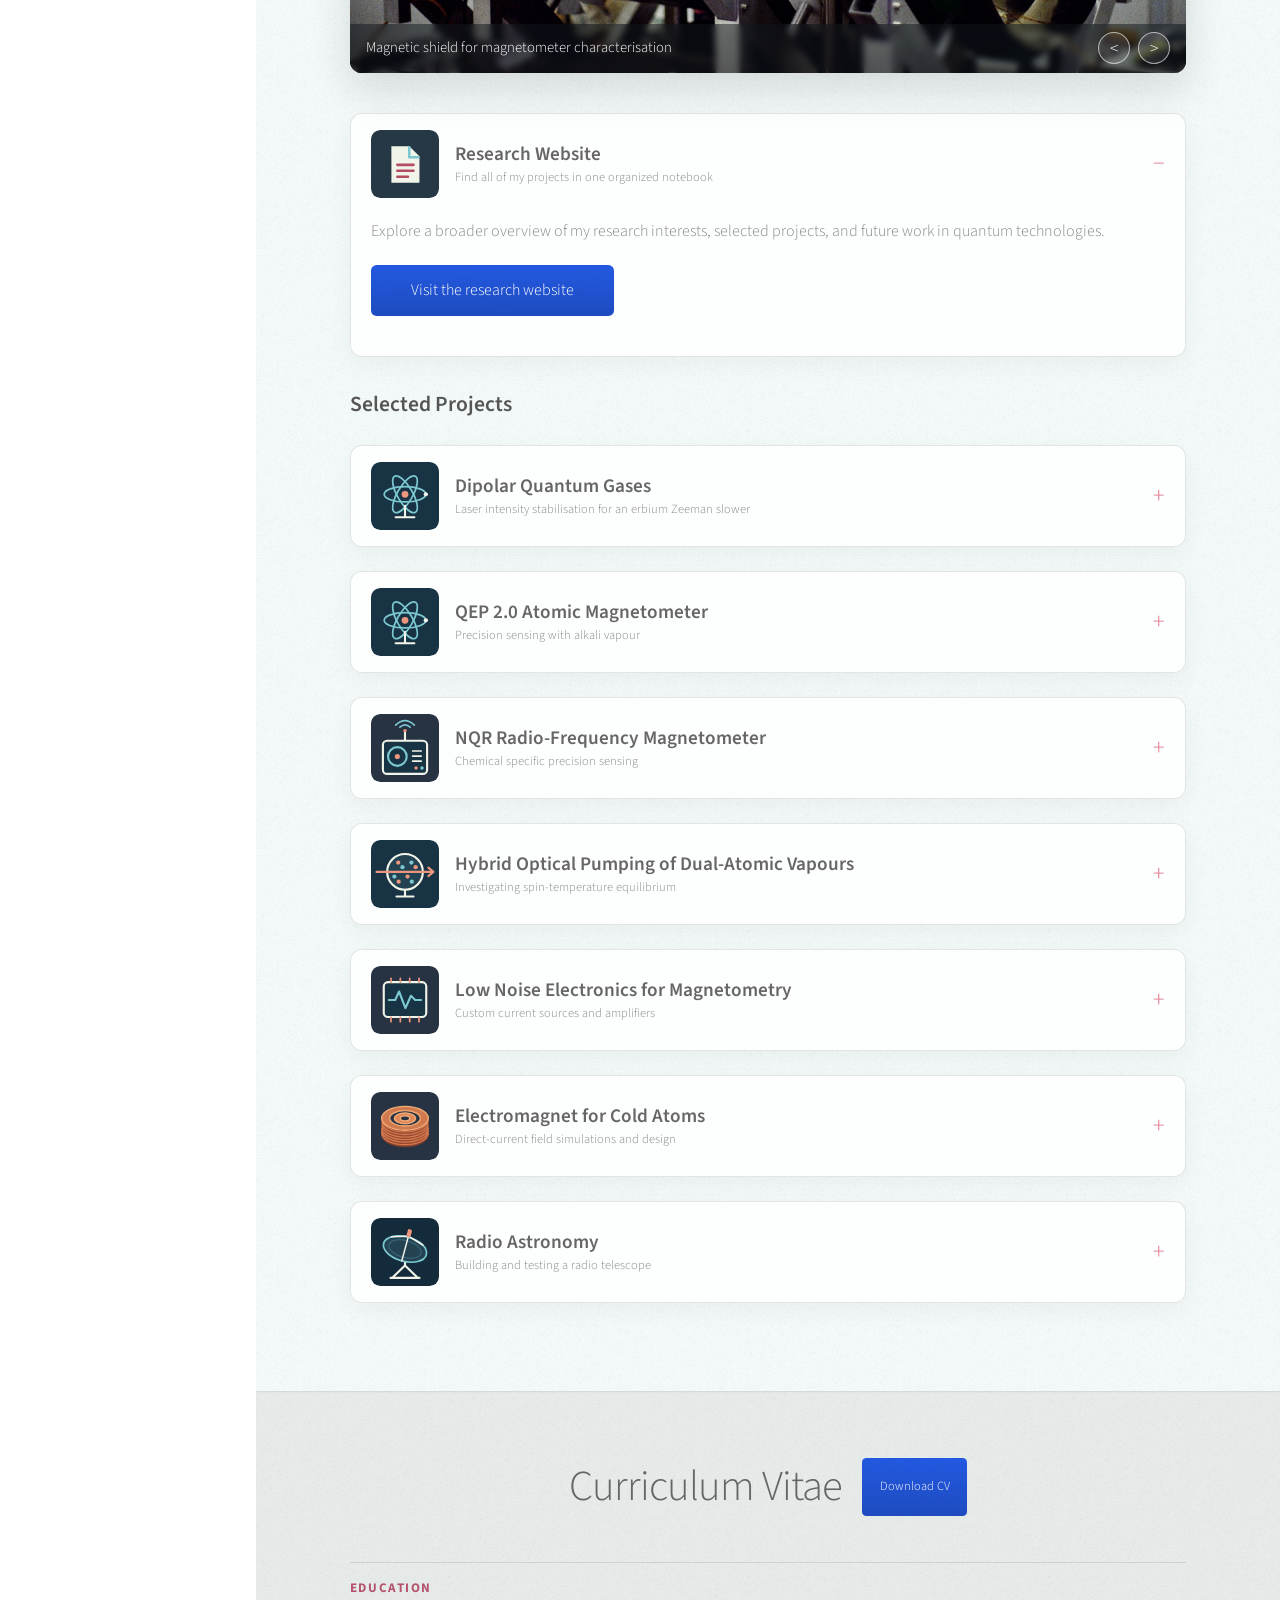
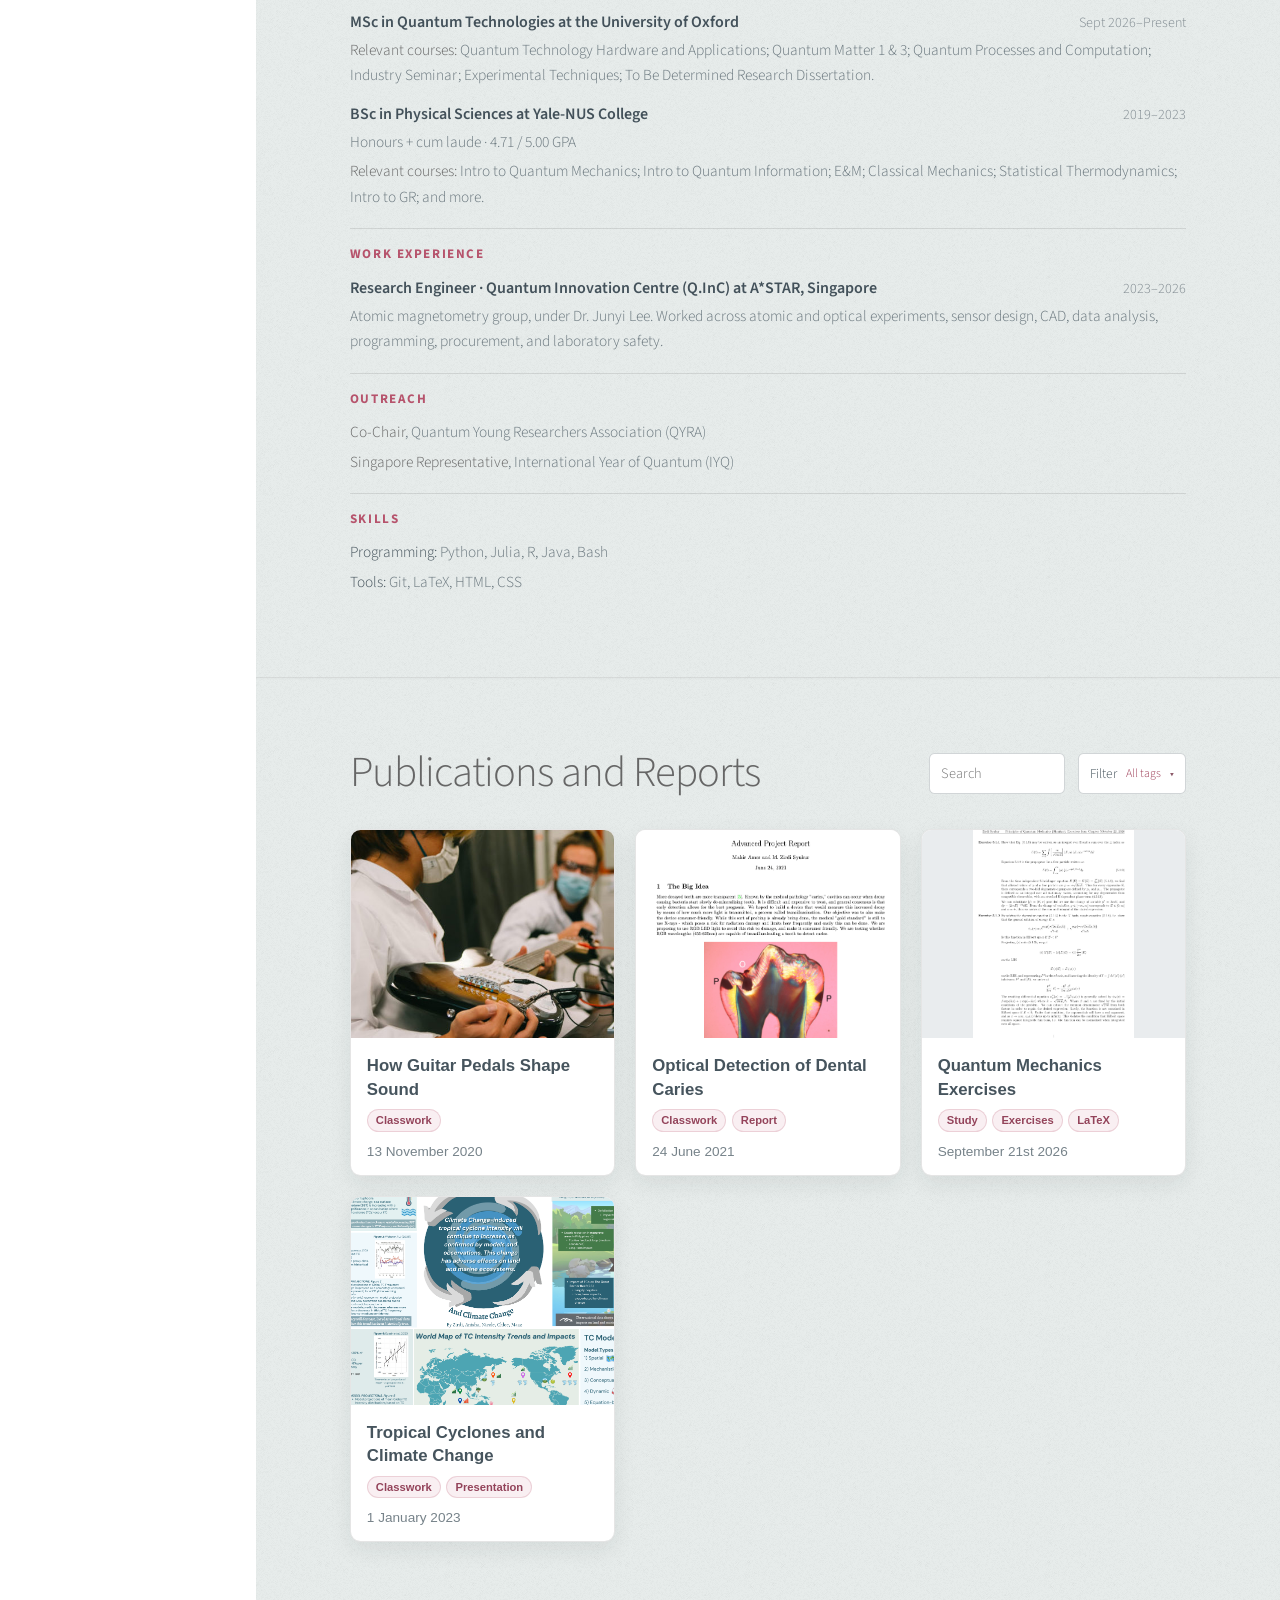
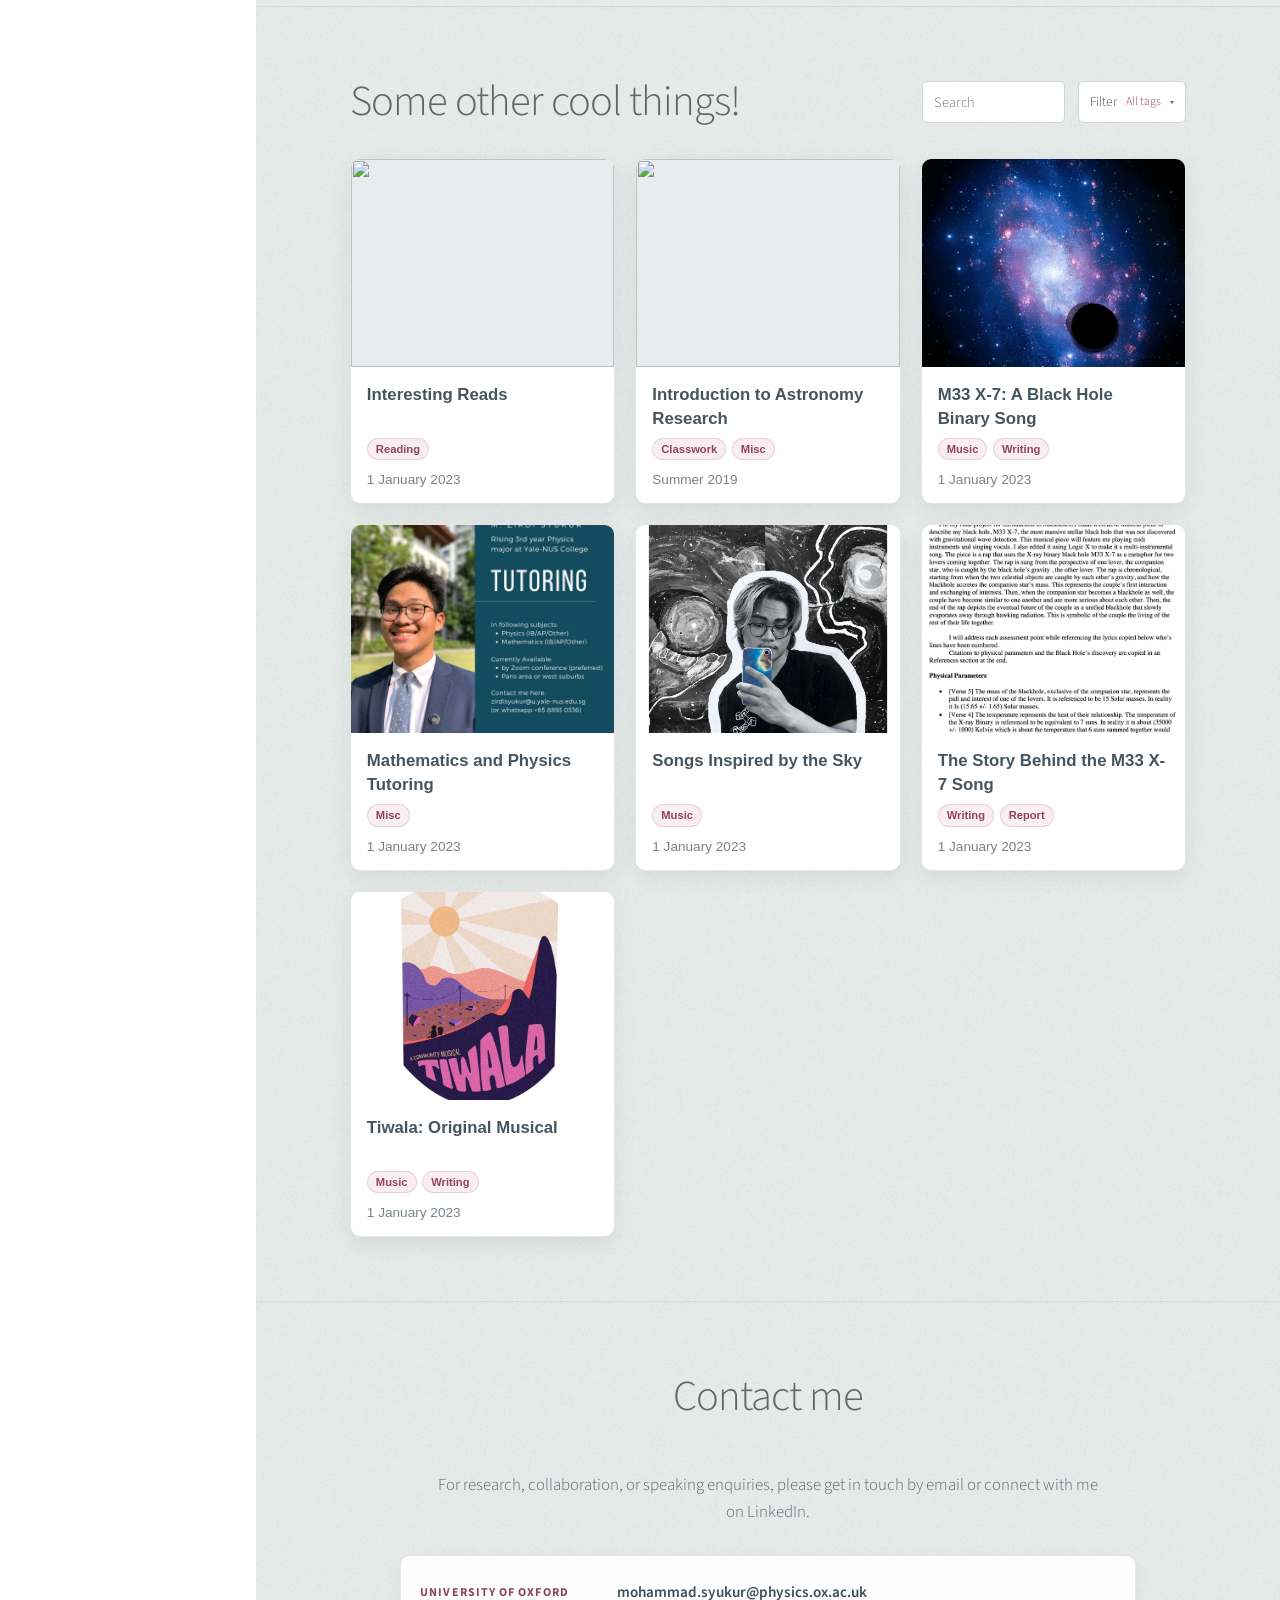
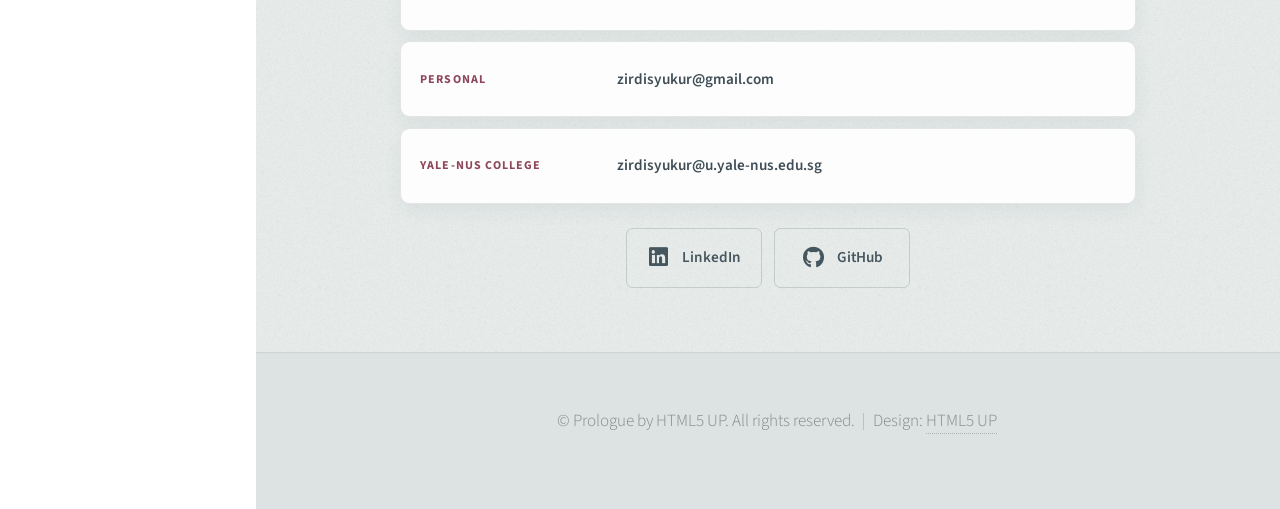
==== commit 388b0409: "Update About Me photo" ====
--- a/index.html
+++ b/index.html
@@ -103,7 +103,7 @@
 								<h2>About Me</h2>
 							</header>
 							<div class="about-copy">
-								<img class="about-photo" src="images/avatar.jpeg" alt="Portrait of M. Zirdi Syukur" />
+								<img class="about-photo" src="images/about-me.jpg" alt="Portrait of M. Zirdi Syukur" />
 								<p>My name is M. Zirdi Syukur (he/him), an Indonesian physicist, engineer, and occasional musician! My
 									research interests lie both in analogue quantum simulation and quantum sensing, reflecting my
 									undergraduate and professional research experience. Looking ahead, I’m particularly interested in
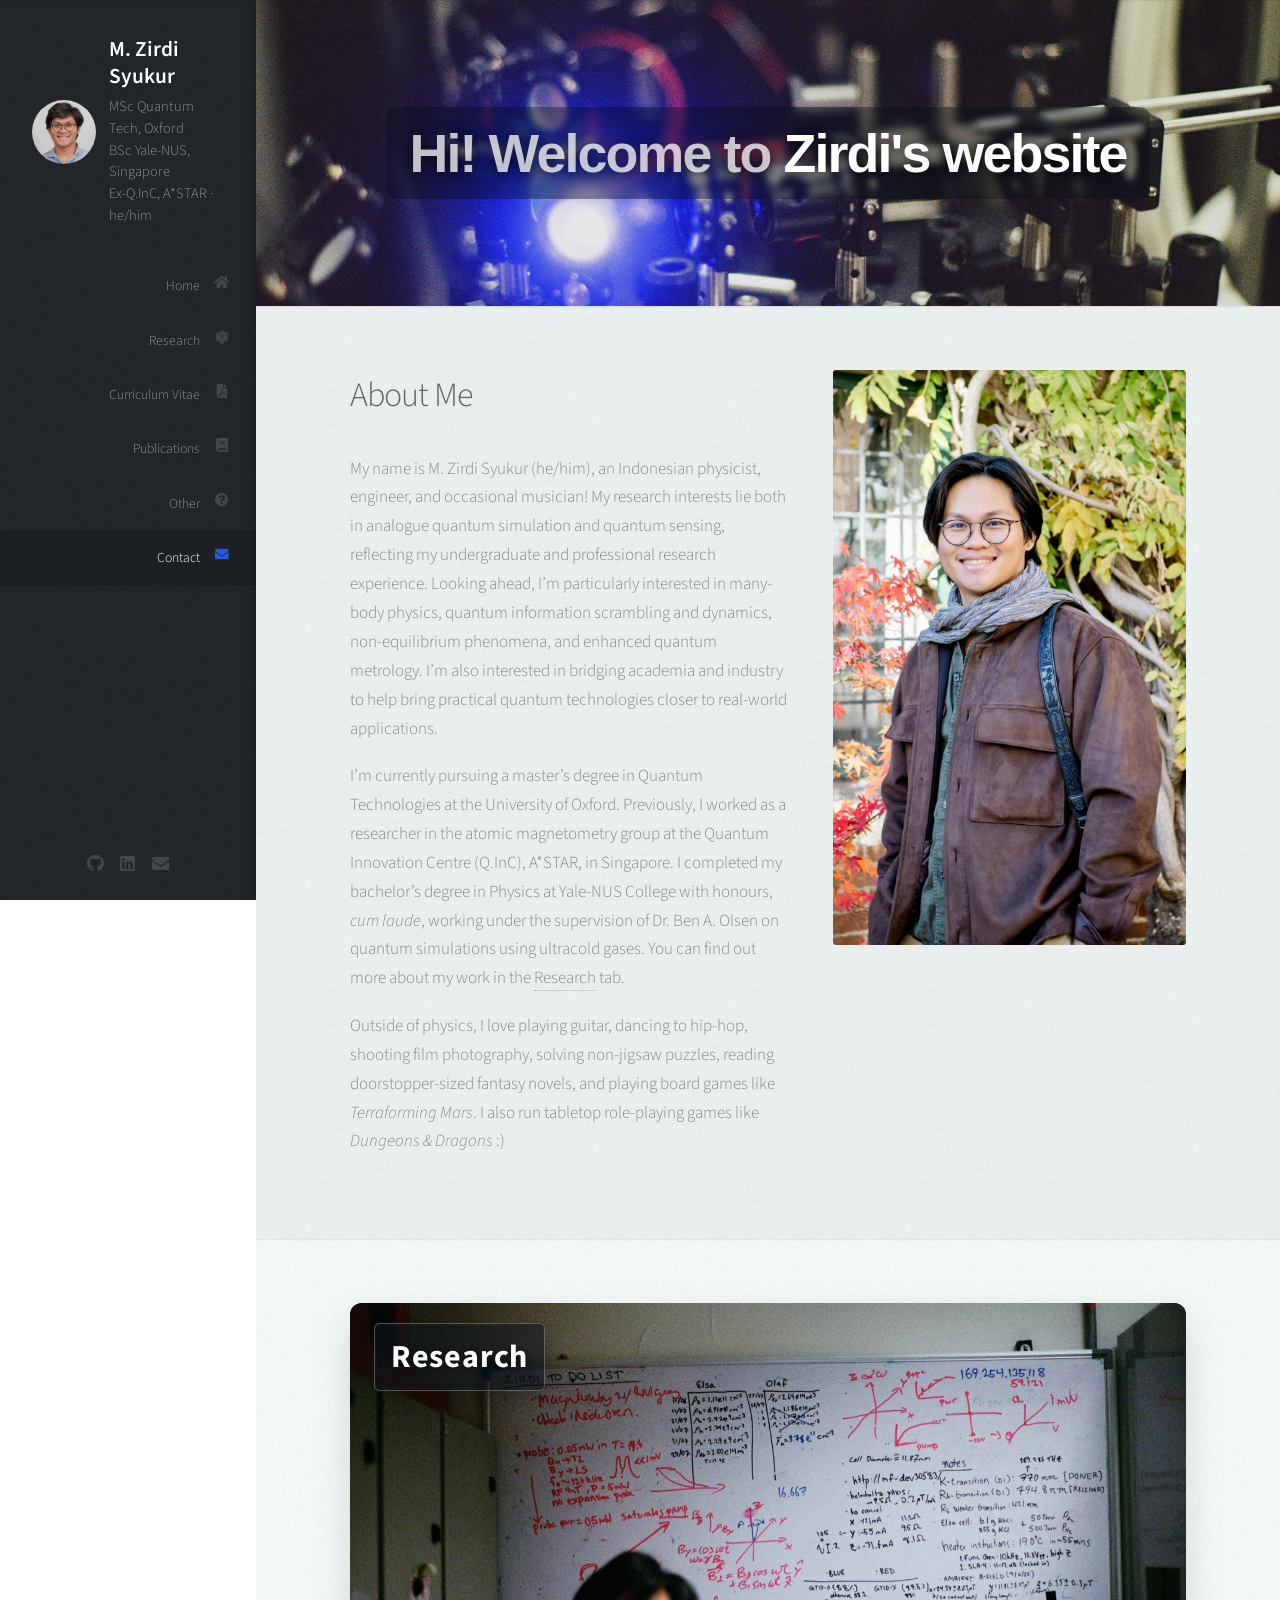
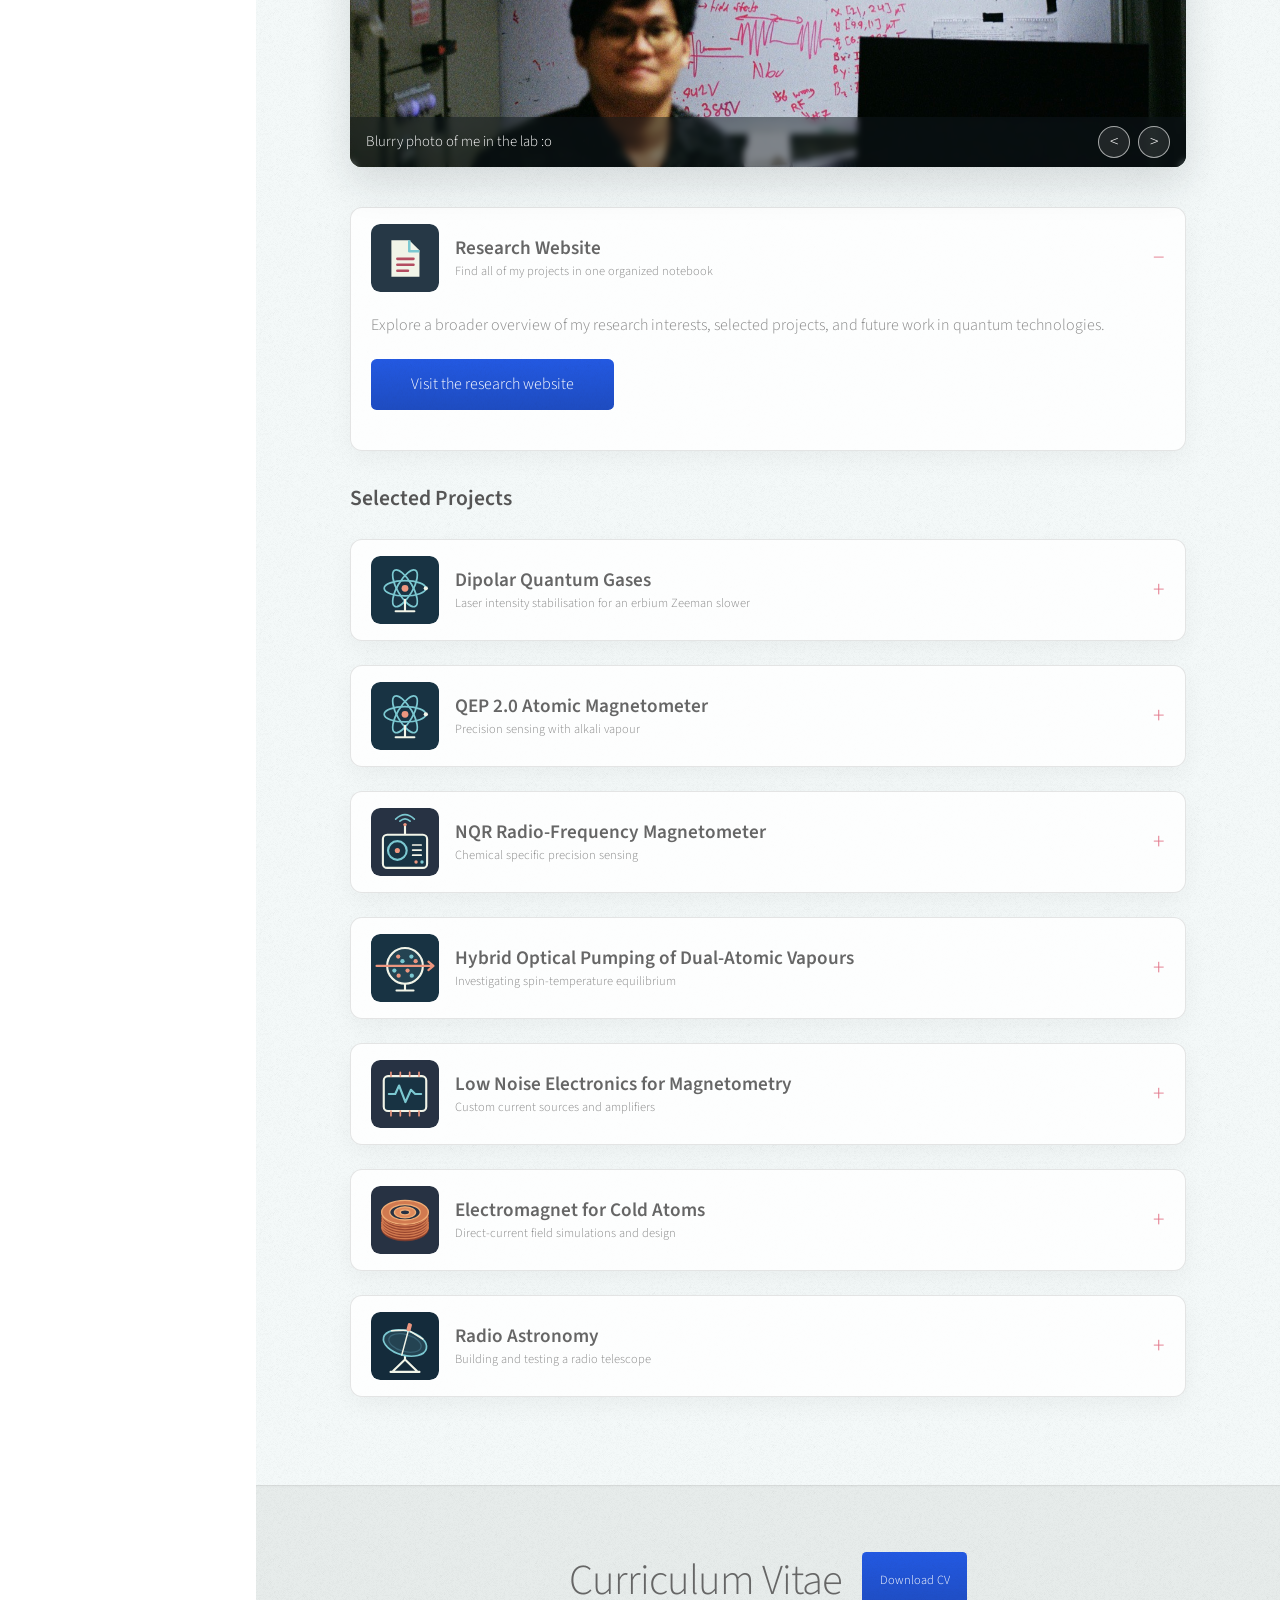
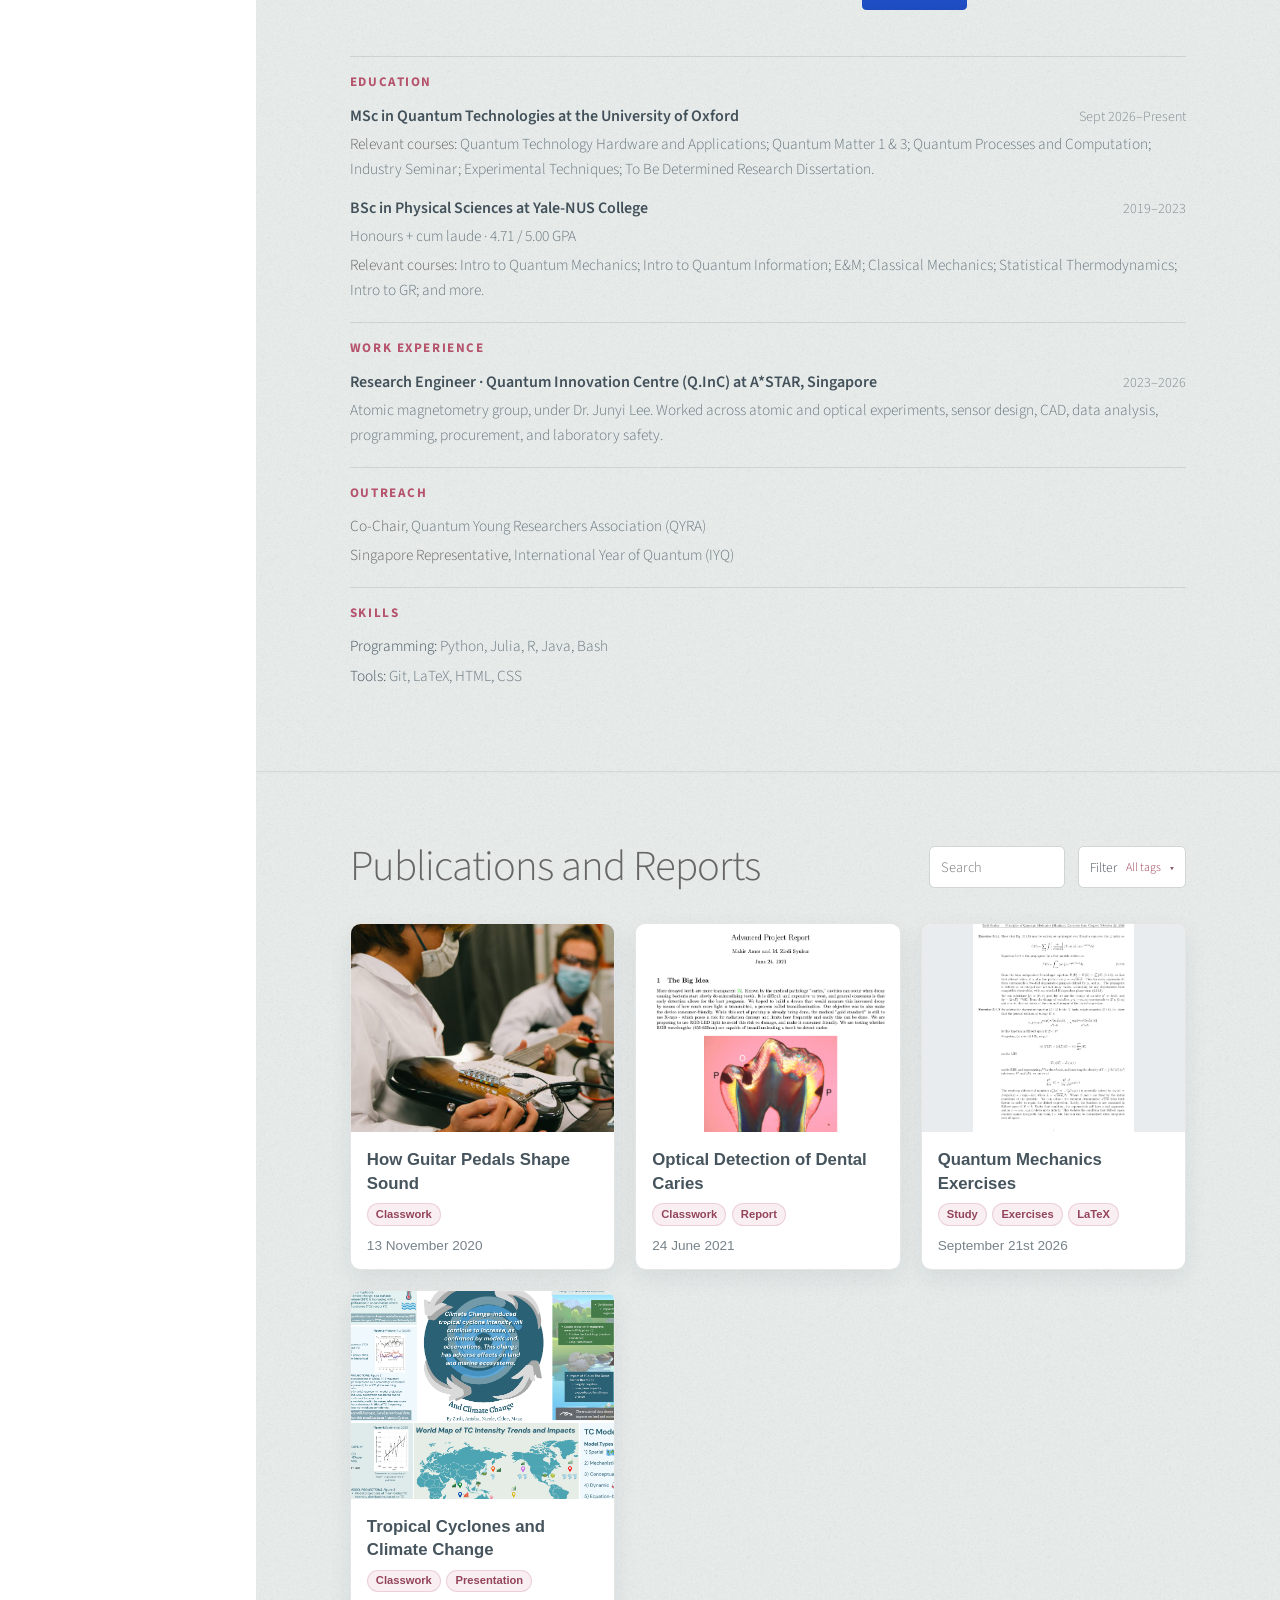
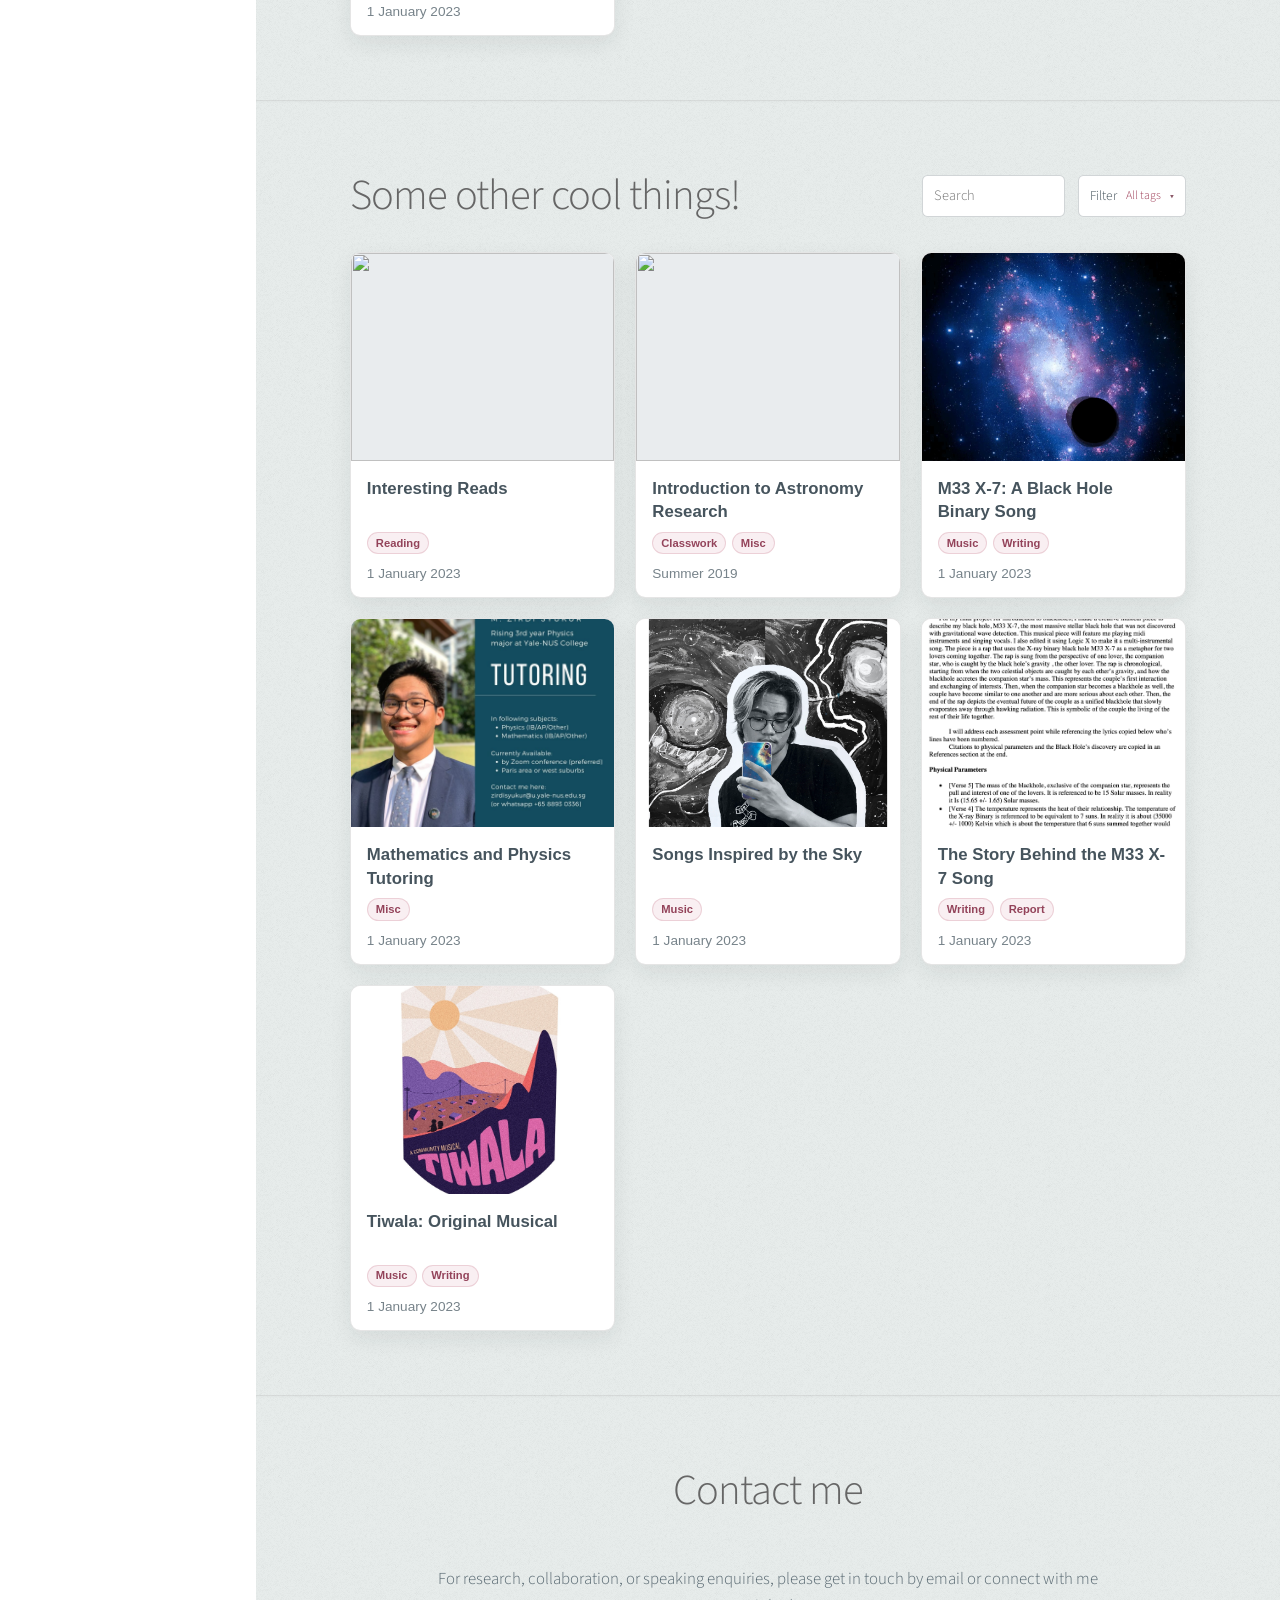
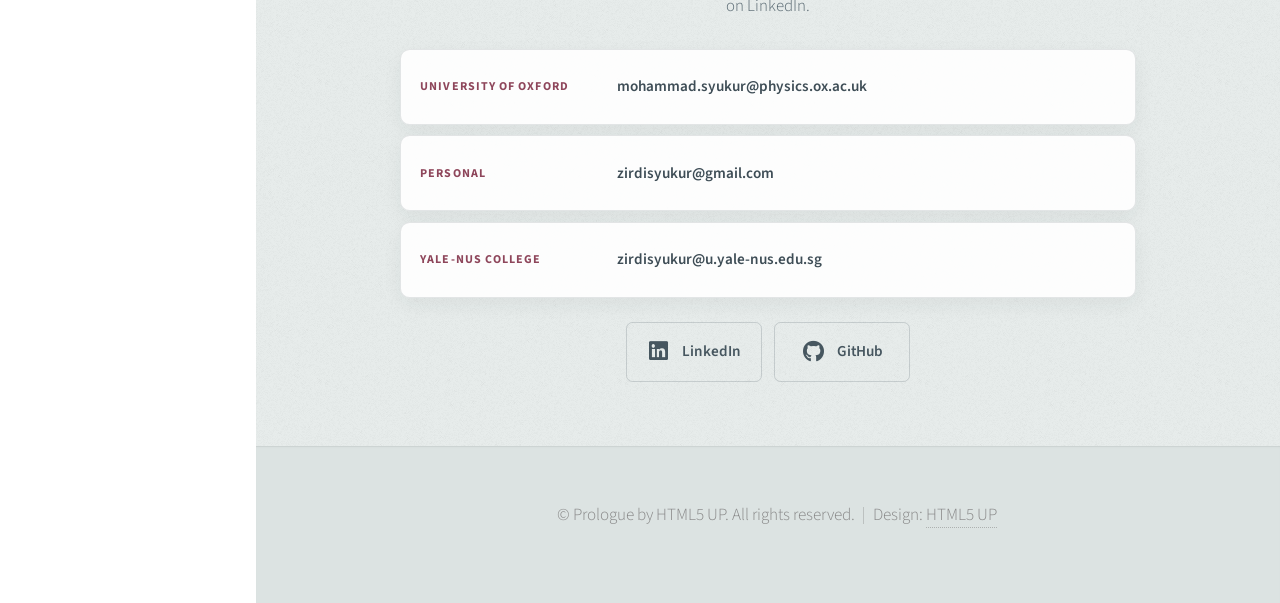
==== commit d86e5e1c: "Update About Me photo layout" ====
--- a/index.html
+++ b/index.html
@@ -99,11 +99,11 @@
 				<!-- About Me -->
 					<section id="about" class="three">
 						<div class="container">
-							<header>
-								<h2>About Me</h2>
-							</header>
-							<div class="about-copy">
-								<img class="about-photo" src="images/about-me.jpg" alt="Portrait of M. Zirdi Syukur" />
+							<div class="about-layout">
+								<div class="about-copy">
+									<header>
+										<h2>About Me</h2>
+									</header>
 								<p>My name is M. Zirdi Syukur (he/him), an Indonesian physicist, engineer, and occasional musician! My
 									research interests lie both in analogue quantum simulation and quantum sensing, reflecting my
 									undergraduate and professional research experience. Looking ahead, I’m particularly interested in
@@ -120,6 +120,8 @@
 									non-jigsaw puzzles, reading doorstopper-sized fantasy novels, and playing board games
 									like <em>Terraforming Mars</em>. I also run tabletop role-playing games like
 									<em>Dungeons &amp; Dragons</em> :)</p>
+								</div>
+								<img class="about-photo" src="images/about-me.jpg" alt="Portrait of M. Zirdi Syukur" />
 							</div>
 						</div>
 					</section>
--- a/assets/css/main.css
+++ b/assets/css/main.css
@@ -2664,6 +2664,12 @@
 
 
 	/* About Me: readable, responsive text balanced with the portrait. */
+	#about .about-layout {
+		display: grid;
+		grid-template-columns: minmax(0, 1fr) minmax(0, 0.8fr);
+		gap: 2em;
+		align-items: start;
+	}
 	#about .about-copy {
 		font-size: 17px;
 		line-height: 1.7;
@@ -2673,28 +2679,22 @@
 		margin-bottom: 1.1em;
 	}
 	#about .about-photo {
-		float: right;
-		width: 38%;
-		max-width: 360px;
+		width: 100%;
+		max-width: none;
 		height: auto;
-		margin: 0.35em 0 1.25em 1.75em;
+		margin: 0;
 		border-radius: 3px;
-	}
-	#about .about-copy::after {
-		content: "";
-		display: block;
-		clear: both;
 	}
 	@media screen and (max-width: 960px) {
 		#about .about-copy {
 			font-size: 16px;
 		}
-		#about .about-photo {
-			width: 40%;
-			margin-left: 1.25em;
-		}
 	}
 	@media screen and (max-width: 736px) {
+		#about .about-layout {
+			display: flex;
+			flex-direction: column;
+		}
 		#about .about-photo {
 			float: none;
 			display: block;
